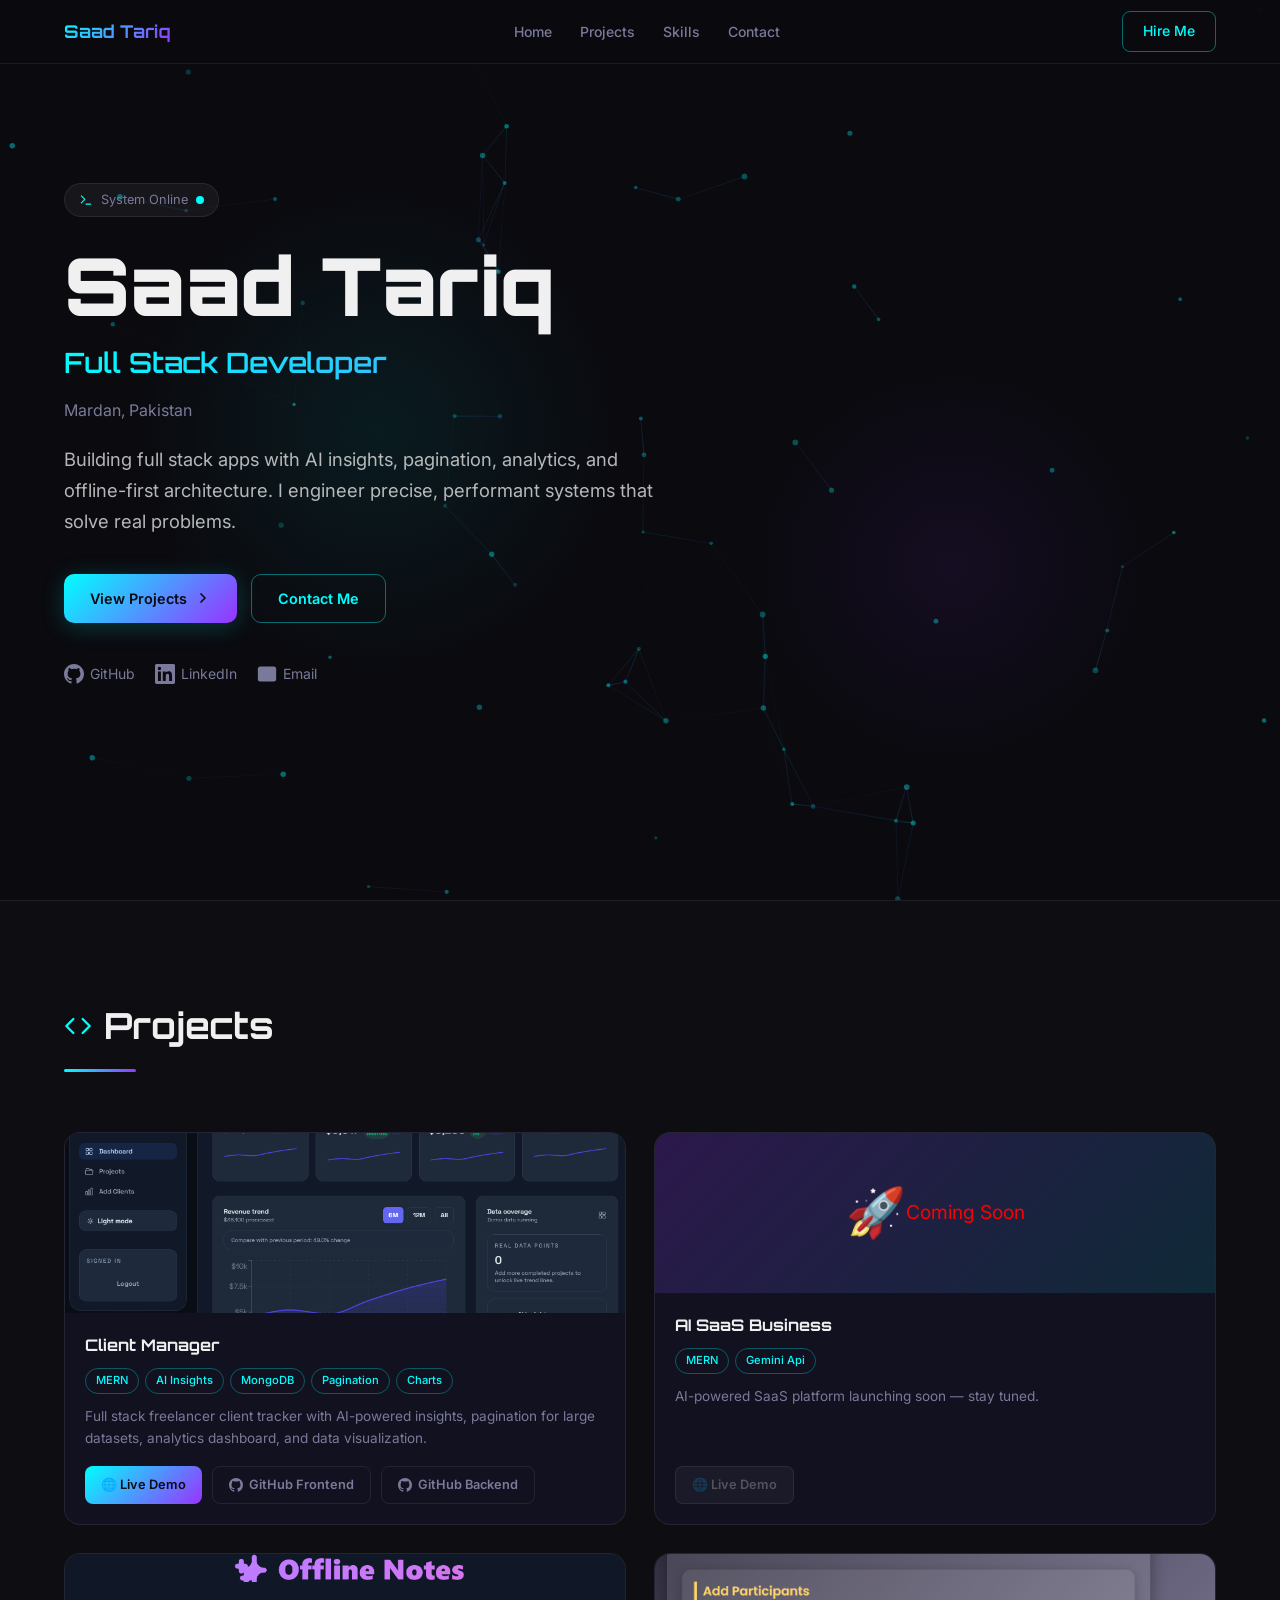
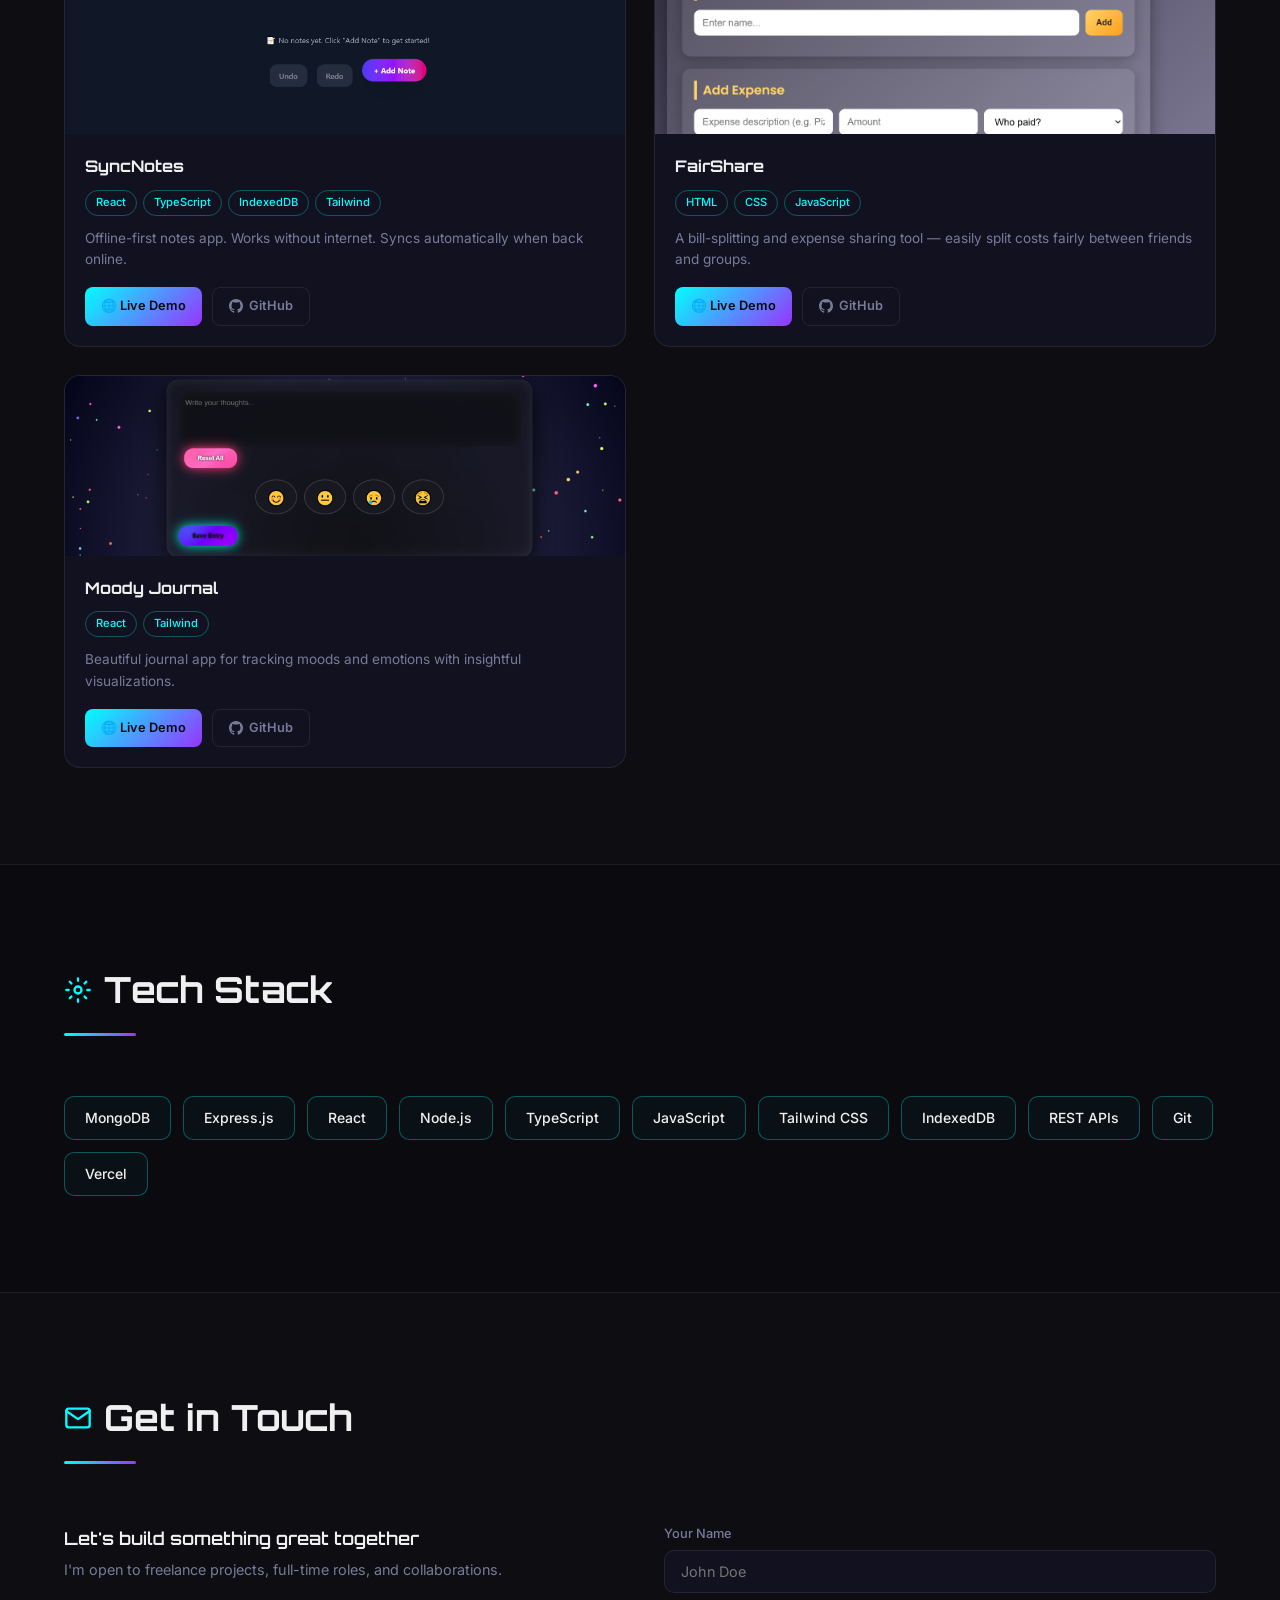
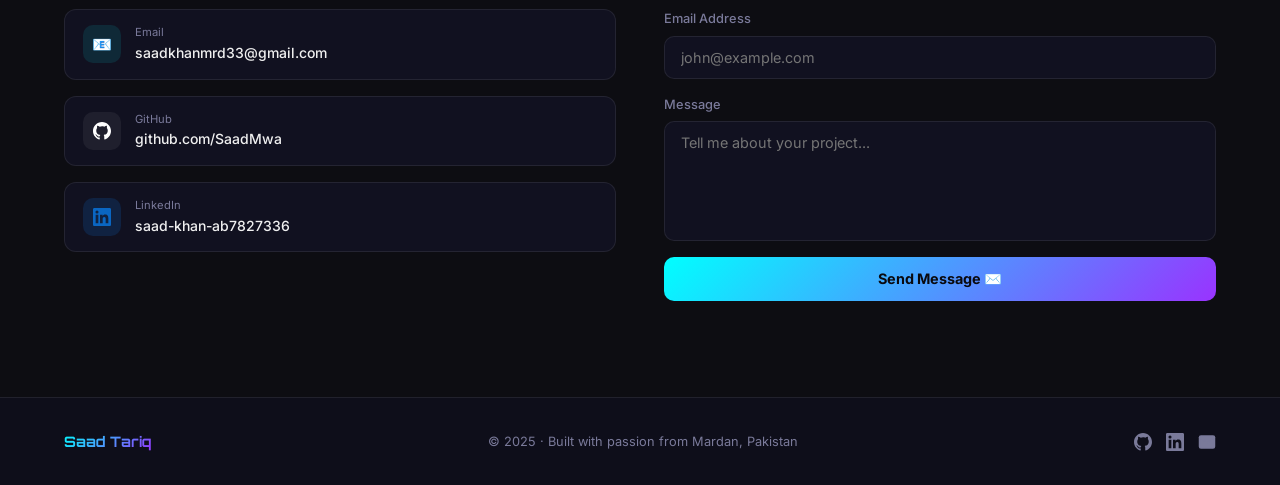
==== index.html @ 6d3a1b7d "Rename Portfolio.html to index.html" ====
<!DOCTYPE html>
<html lang="en">
<head>
  <meta charset="UTF-8" />
  <meta name="viewport" content="width=device-width, initial-scale=1.0" />
  <title>Saad Tariq - Full Stack Developer</title>
  <link rel="preconnect" href="https://fonts.googleapis.com">
  <link rel="preconnect" href="https://fonts.gstatic.com" crossorigin>
  <link href="https://fonts.googleapis.com/css2?family=Inter:wght@300;400;500;600;700&family=Orbitron:wght@400;500;600;700;800;900&display=swap" rel="stylesheet">
    <link rel="stylesheet" href="style.css">
   
</head>
<body>

<!-- PRELOADER -->
<div id="preloader" onclick="dismissPreloader()">
  <div class="preloader-ring">
    <span class="preloader-text">ST</span>
  </div>
</div>

<!-- NAVBAR -->
<nav>
  <div class="nav-inner">
    <a href="#hero" class="nav-brand">Saad Tariq</a>
    <ul class="nav-links">
      <li><a href="#hero">Home</a></li>
      <li><a href="#projects">Projects</a></li>
      <li><a href="#skills">Skills</a></li>
      <li><a href="#contact">Contact</a></li>
    </ul>
    <a href="#contact" class="nav-hire">Hire Me</a>
    <button class="nav-mobile-toggle" onclick="toggleMobileMenu()" aria-label="Toggle menu">☰</button>
  </div>
  <div class="nav-mobile-menu" id="mobileMenu">
    <a href="#hero" onclick="closeMobileMenu()">Home</a>
    <a href="#projects" onclick="closeMobileMenu()">Projects</a>
    <a href="#skills" onclick="closeMobileMenu()">Skills</a>
    <a href="#contact" onclick="closeMobileMenu()">Contact</a>
  </div>
</nav>

<!-- HERO -->
<section id="hero">
  <canvas id="particle-canvas"></canvas>
  <div class="hero-glow-1"></div>
  <div class="hero-glow-2"></div>
  <div class="hero-content">
    <div class="hero-badge">
      <svg xmlns="http://www.w3.org/2000/svg" width="14" height="14" viewBox="0 0 24 24" fill="none" stroke="currentColor" stroke-width="2" stroke-linecap="round" stroke-linejoin="round" style="color:var(--cyan)"><polyline points="4 17 10 11 4 5"></polyline><line x1="12" y1="19" x2="20" y2="19"></line></svg>
      System Online
      <span class="hero-badge-dot"></span>
    </div>
    <h1 class="hero-name">Saad Tariq</h1>
    <h2 class="hero-title">Full Stack Developer</h2>
    <p class="hero-location">Mardan, Pakistan</p>
    <p class="hero-tagline">
      Building full stack apps with AI insights, pagination, analytics, and offline-first architecture.
      I engineer precise, performant systems that solve real problems.
    </p>
    <div class="hero-buttons">
      <a href="#projects" class="btn btn-primary">
        View Projects
        <svg xmlns="http://www.w3.org/2000/svg" width="16" height="16" viewBox="0 0 24 24" fill="none" stroke="currentColor" stroke-width="2.5" stroke-linecap="round" stroke-linejoin="round"><polyline points="9 18 15 12 9 6"></polyline></svg>
      </a>
      <a href="#contact" class="btn btn-outline">Contact Me</a>
    </div>
    <div class="hero-socials">
      <a href="https://github.com/SaadMwa" target="_blank" rel="noreferrer" class="social-link">
        <svg viewBox="0 0 24 24" xmlns="http://www.w3.org/2000/svg"><path d="M12 0C5.374 0 0 5.373 0 12c0 5.302 3.438 9.8 8.207 11.387.599.111.793-.261.793-.577v-2.234c-3.338.726-4.033-1.416-4.033-1.416-.546-1.387-1.333-1.756-1.333-1.756-1.089-.745.083-.729.083-.729 1.205.084 1.839 1.237 1.839 1.237 1.07 1.834 2.807 1.304 3.492.997.107-.775.418-1.305.762-1.604-2.665-.305-5.467-1.334-5.467-5.931 0-1.311.469-2.381 1.236-3.221-.124-.303-.535-1.524.117-3.176 0 0 1.008-.322 3.301 1.23A11.509 11.509 0 0112 5.803c1.02.005 2.047.138 3.006.404 2.291-1.552 3.297-1.23 3.297-1.23.653 1.653.242 2.874.118 3.176.77.84 1.235 1.911 1.235 3.221 0 4.609-2.807 5.624-5.479 5.921.43.372.823 1.102.823 2.222v3.293c0 .319.192.694.801.576C20.566 21.797 24 17.3 24 12c0-6.627-5.373-12-12-12z"/></svg>
        GitHub
      </a>
      <a href="https://www.linkedin.com/in/saad-tariq-ab7827336/" target="_blank" rel="noreferrer" class="social-link">
        <svg viewBox="0 0 24 24" xmlns="http://www.w3.org/2000/svg"><path d="M20.447 20.452h-3.554v-5.569c0-1.328-.027-3.037-1.852-3.037-1.853 0-2.136 1.445-2.136 2.939v5.667H9.351V9h3.414v1.561h.046c.477-.9 1.637-1.85 3.37-1.85 3.601 0 4.267 2.37 4.267 5.455v6.286zM5.337 7.433a2.062 2.062 0 01-2.063-2.065 2.064 2.064 0 112.063 2.065zm1.782 13.019H3.555V9h3.564v11.452zM22.225 0H1.771C.792 0 0 .774 0 1.729v20.542C0 23.227.792 24 1.771 24h20.451C23.2 24 24 23.227 24 22.271V1.729C24 .774 23.2 0 22.222 0h.003z"/></svg>
        LinkedIn
      </a>
      <a href="mailto:saadkhanmrd33@gmail.com" class="social-link">
        <svg viewBox="0 0 24 24" xmlns="http://www.w3.org/2000/svg" fill="none" stroke="currentColor" stroke-width="2" stroke-linecap="round" stroke-linejoin="round"><path d="M4 4h16c1.1 0 2 .9 2 2v12c0 1.1-.9 2-2 2H4c-1.1 0-2-.9-2-2V6c0-1.1.9-2 2-2z"></path><polyline points="22,6 12,13 2,6"></polyline></svg>
        Email
      </a>
    </div>
  </div>
</section>

<!-- PROJECTS -->
<section id="projects" class="section-divider">
  <div class="container">
    <div class="section-header reveal">
      <h2 class="section-title">
        <svg xmlns="http://www.w3.org/2000/svg" viewBox="0 0 24 24" fill="none" stroke="currentColor" stroke-width="2" stroke-linecap="round" stroke-linejoin="round"><polyline points="16 18 22 12 16 6"></polyline><polyline points="8 6 2 12 8 18"></polyline></svg>
        Projects
      </h2>
      <div class="section-bar"></div>
    </div>
    <div class="projects-grid">

          <!-- Card 1: Client Manager (FLAGSHIP) -->
      <div class="project-card card-flagship">
        <div class="card-image" style="background: linear-gradient(135deg, #00ffff15, #9933ff15); min-height: 160px; display: flex; align-items: center; justify-content: center; overflow: hidden;">
          <img src="./images/cleint.PNG" alt="Client Manager analytics dashboard" style="width: 100%; height: 100%; object-fit: cover;">
        </div>
        <div class="card-body">
          <h3 class="card-title">Client Manager</h3>
          <div class="card-tags">
            <span class="tag">MERN</span>
            <span class="tag">AI Insights</span>
            <span class="tag">MongoDB</span>
            <span class="tag">Pagination</span>
            <span class="tag">Charts</span>
          </div>
          <p class="card-desc">Full stack freelancer client tracker with AI-powered insights, pagination for large datasets, analytics dashboard, and data visualization.</p>
          <div class="card-actions">
            <a href="https://client-manager-frontend-vwyz.vercel.app" target="_blank" rel="noreferrer" class="card-btn card-btn-live">🌐 Live Demo</a>
            <a href="https://github.com/SaadMwa/ClientManager-frontend" target="_blank" rel="noreferrer" class="card-btn card-btn-github">
              <svg width="14" height="14" viewBox="0 0 24 24" fill="currentColor"><path d="M12 0C5.374 0 0 5.373 0 12c0 5.302 3.438 9.8 8.207 11.387.599.111.793-.261.793-.577v-2.234c-3.338.726-4.033-1.416-4.033-1.416-.546-1.387-1.333-1.756-1.333-1.756-1.089-.745.083-.729.083-.729 1.205.084 1.839 1.237 1.839 1.237 1.07 1.834 2.807 1.304 3.492.997.107-.775.418-1.305.762-1.604-2.665-.305-5.467-1.334-5.467-5.931 0-1.311.469-2.381 1.236-3.221-.124-.303-.535-1.524.117-3.176 0 0 1.008-.322 3.301 1.23A11.509 11.509 0 0112 5.803c1.02.005 2.047.138 3.006.404 2.291-1.552 3.297-1.23 3.297-1.23.653 1.653.242 2.874.118 3.176.77.84 1.235 1.911 1.235 3.221 0 4.609-2.807 5.624-5.479 5.921.43.372.823 1.102.823 2.222v3.293c0 .319.192.694.801.576C20.566 21.797 24 17.3 24 12c0-6.627-5.373-12-12-12z"/></svg>
              GitHub Frontend
            </a>
            <a href="https://github.com/SaadMwa/ClientManager-Backend" target="_blank" rel="noreferrer" class="card-btn card-btn-github">
              <svg width="14" height="14" viewBox="0 0 24 24" fill="currentColor"><path d="M12 0C5.374 0 0 5.373 0 12c0 5.302 3.438 9.8 8.207 11.387.599.111.793-.261.793-.577v-2.234c-3.338.726-4.033-1.416-4.033-1.416-.546-1.387-1.333-1.756-1.333-1.756-1.089-.745.083-.729.083-.729 1.205.084 1.839 1.237 1.839 1.237 1.07 1.834 2.807 1.304 3.492.997.107-.775.418-1.305.762-1.604-2.665-.305-5.467-1.334-5.467-5.931 0-1.311.469-2.381 1.236-3.221-.124-.303-.535-1.524.117-3.176 0 0 1.008-.322 3.301 1.23A11.509 11.509 0 0112 5.803c1.02.005 2.047.138 3.006.404 2.291-1.552 3.297-1.23 3.297-1.23.653 1.653.242 2.874.118 3.176.77.84 1.235 1.911 1.235 3.221 0 4.609-2.807 5.624-5.479 5.921.43.372.823 1.102.823 2.222v3.293c0 .319.192.694.801.576C20.566 21.797 24 17.3 24 12c0-6.627-5.373-12-12-12z"/></svg>
              GitHub Backend
            </a>
          </div>
        </div>
      </div>

       <div class="project-card">
        <div class="card-image img-ai" style="height:160px;">
          <span class="card-image-icon">🚀</span>
           <span style="color: red; font-size: larger;">Coming Soon</span>
      
        </div>
        <div class="card-body">
          <h3 class="card-title">AI SaaS Business</h3>
          <div class="card-tags">
            <span class="tag">MERN</span>
            <span class="tag">Gemini Api</span>
          </div>
          <p class="card-desc">AI-powered SaaS platform launching soon — stay tuned.</p>
          <div class="card-actions">
  <span class="card-btn card-btn-disabled" data-tip="Add your deployed URL">🌐 Live Demo</span>
         
          </div>
        </div>
      </div>

      <!-- Card 2: SyncNotes -->
      <div class="project-card">
       <div class="card-image" style="background: linear-gradient(135deg, #00ffff15, #9933ff15); min-height: 160px; display: flex; align-items: center; justify-content: center; overflow: hidden;">
  <img src="./images/syncnotes.PNG" alt="FairShare screenshot" style="width: 100%; height: 100%; object-fit: cover;">
</div>
        <div class="card-body">
          <h3 class="card-title">SyncNotes</h3>
          <div class="card-tags">
            <span class="tag">React</span>
            <span class="tag">TypeScript</span>
            <span class="tag">IndexedDB</span>
            <span class="tag">Tailwind</span>
          </div>
          <p class="card-desc">Offline-first notes app. Works without internet. Syncs automatically when back online.</p>
          <div class="card-actions">
            <a href="https://syncnotes-omega.vercel.app/" target="_blank" rel="noreferrer" class="card-btn card-btn-live">🌐 Live Demo</a>
            <a href="https://github.com/SaadMwa/syncnotes" target="_blank" rel="noreferrer" class="card-btn card-btn-github">
              <svg width="14" height="14" viewBox="0 0 24 24" fill="currentColor"><path d="M12 0C5.374 0 0 5.373 0 12c0 5.302 3.438 9.8 8.207 11.387.599.111.793-.261.793-.577v-2.234c-3.338.726-4.033-1.416-4.033-1.416-.546-1.387-1.333-1.756-1.333-1.756-1.089-.745.083-.729.083-.729 1.205.084 1.839 1.237 1.839 1.237 1.07 1.834 2.807 1.304 3.492.997.107-.775.418-1.305.762-1.604-2.665-.305-5.467-1.334-5.467-5.931 0-1.311.469-2.381 1.236-3.221-.124-.303-.535-1.524.117-3.176 0 0 1.008-.322 3.301 1.23A11.509 11.509 0 0112 5.803c1.02.005 2.047.138 3.006.404 2.291-1.552 3.297-1.23 3.297-1.23.653 1.653.242 2.874.118 3.176.77.84 1.235 1.911 1.235 3.221 0 4.609-2.807 5.624-5.479 5.921.43.372.823 1.102.823 2.222v3.293c0 .319.192.694.801.576C20.566 21.797 24 17.3 24 12c0-6.627-5.373-12-12-12z"/></svg>
              GitHub
            </a>
          </div>
        </div>
      </div>

<!-- Card 3: FairShare -->
<div class="project-card">
 <div class="card-image" style="background: linear-gradient(135deg, #00ffff15, #9933ff15); min-height: 160px; display: flex; align-items: center; justify-content: center; overflow: hidden;">
  <img src="./images/bil.PNG" alt="FairShare screenshot" style="width: 100%; height: 100%; object-fit: cover;">
</div>
  <div class="card-body">
    <h3 class="card-title">FairShare</h3>
    <div class="card-tags">
      <span class="tag">HTML</span>
      <span class="tag">CSS</span>
      <span class="tag">JavaScript</span>
    </div>
    <p class="card-desc">A bill-splitting and expense sharing tool — easily split costs fairly between friends and groups.</p>
    <div class="card-actions">
        <a href="https://saadmwa.github.io/bill-splitter-webapp-saad/" target="_blank" rel="noreferrer" class="card-btn card-btn-live">🌐 Live Demo</a>
  <a href="https://github.com/SaadMwa/bill-splitter-webapp-saad.git" target="_blank" rel="noreferrer" class="card-btn card-btn-github">
              <svg width="14" height="14" viewBox="0 0 24 24" fill="currentColor"><path d="M12 0C5.374 0 0 5.373 0 12c0 5.302 3.438 9.8 8.207 11.387.599.111.793-.261.793-.577v-2.234c-3.338.726-4.033-1.416-4.033-1.416-.546-1.387-1.333-1.756-1.333-1.756-1.089-.745.083-.729.083-.729 1.205.084 1.839 1.237 1.839 1.237 1.07 1.834 2.807 1.304 3.492.997.107-.775.418-1.305.762-1.604-2.665-.305-5.467-1.334-5.467-5.931 0-1.311.469-2.381 1.236-3.221-.124-.303-.535-1.524.117-3.176 0 0 1.008-.322 3.301 1.23A11.509 11.509 0 0112 5.803c1.02.005 2.047.138 3.006.404 2.291-1.552 3.297-1.23 3.297-1.23.653 1.653.242 2.874.118 3.176.77.84 1.235 1.911 1.235 3.221 0 4.609-2.807 5.624-5.479 5.921.43.372.823 1.102.823 2.222v3.293c0 .319.192.694.801.576C20.566 21.797 24 17.3 24 12c0-6.627-5.373-12-12-12z"/></svg>
              GitHub
            </a>
      </span>
    </div>
  </div>
</div>

      <!-- Card 4: Moody Journal -->
      <div class="project-card">
       <div class="card-image" style="background: linear-gradient(135deg, #00ffff15, #9933ff15); min-height: 160px; display: flex; align-items: center; justify-content: center; overflow: hidden;">
  <img src="./images/moddy journal.PNG" alt="Moody Journal screenshot" style="width: 100%; height: 100%; object-fit: cover;">
</div>
        <div class="card-body">
          <h3 class="card-title">Moody Journal</h3>
          <div class="card-tags">
            <span class="tag">React</span>
            <span class="tag">Tailwind</span>
          </div>
          <p class="card-desc">Beautiful journal app for tracking moods and emotions with insightful visualizations.</p>
          <div class="card-actions">
            <a href="https://saadmwa.github.io/Moody_Journal/" target="_blank" rel="noreferrer" class="card-btn card-btn-live">🌐 Live Demo</a>
            <a href="https://github.com/SaadMwa/Moody_Journal" target="_blank" rel="noreferrer" class="card-btn card-btn-github">
              <svg width="14" height="14" viewBox="0 0 24 24" fill="currentColor"><path d="M12 0C5.374 0 0 5.373 0 12c0 5.302 3.438 9.8 8.207 11.387.599.111.793-.261.793-.577v-2.234c-3.338.726-4.033-1.416-4.033-1.416-.546-1.387-1.333-1.756-1.333-1.756-1.089-.745.083-.729.083-.729 1.205.084 1.839 1.237 1.839 1.237 1.07 1.834 2.807 1.304 3.492.997.107-.775.418-1.305.762-1.604-2.665-.305-5.467-1.334-5.467-5.931 0-1.311.469-2.381 1.236-3.221-.124-.303-.535-1.524.117-3.176 0 0 1.008-.322 3.301 1.23A11.509 11.509 0 0112 5.803c1.02.005 2.047.138 3.006.404 2.291-1.552 3.297-1.23 3.297-1.23.653 1.653.242 2.874.118 3.176.77.84 1.235 1.911 1.235 3.221 0 4.609-2.807 5.624-5.479 5.921.43.372.823 1.102.823 2.222v3.293c0 .319.192.694.801.576C20.566 21.797 24 17.3 24 12c0-6.627-5.373-12-12-12z"/></svg>
              GitHub
            </a>
          </div>
        </div>
      </div>
    </div>
  </div>
</section>

<!-- SKILLS -->
<section id="skills" class="section-divider">
  <div class="container">
    <div class="section-header reveal">
      <h2 class="section-title">
        <svg xmlns="http://www.w3.org/2000/svg" viewBox="0 0 24 24" fill="none" stroke="currentColor" stroke-width="2" stroke-linecap="round" stroke-linejoin="round"><circle cx="12" cy="12" r="3"></circle><path d="M19.07 4.93l-1.41 1.41M4.93 19.07l1.41-1.41M19.07 19.07l-1.41-1.41M4.93 4.93l1.41 1.41M2 12H4m16 0h2M12 2v2m0 16v2"></path></svg>
        Tech Stack
      </h2>
      <div class="section-bar"></div>
    </div>
    <div class="skills-grid reveal">
      <span class="skill-tag">MongoDB</span>
      <span class="skill-tag">Express.js</span>
      <span class="skill-tag">React</span>
      <span class="skill-tag">Node.js</span>
      <span class="skill-tag">TypeScript</span>
      <span class="skill-tag">JavaScript</span>
      <span class="skill-tag">Tailwind CSS</span>
      <span class="skill-tag">IndexedDB</span>
      <span class="skill-tag">REST APIs</span>
      <span class="skill-tag">Git</span>
      <span class="skill-tag">Vercel</span>
    </div>
  </div>
</section>

<!-- CONTACT -->
<section id="contact" class="section-divider">
  <div class="container">
    <div class="section-header reveal">
      <h2 class="section-title">
        <svg xmlns="http://www.w3.org/2000/svg" viewBox="0 0 24 24" fill="none" stroke="currentColor" stroke-width="2" stroke-linecap="round" stroke-linejoin="round"><path d="M4 4h16c1.1 0 2 .9 2 2v12c0 1.1-.9 2-2 2H4c-1.1 0-2-.9-2-2V6c0-1.1.9-2 2-2z"></path><polyline points="22,6 12,13 2,6"></polyline></svg>
        Get in Touch
      </h2>
      <div class="section-bar"></div>
    </div>
    <div class="contact-grid">
      <div class="reveal">
        <div class="contact-info">
          <h3>Let's build something great together</h3>
          <p>I'm open to freelance projects, full-time roles, and collaborations.</p>
        </div>
        <div class="contact-items">
          <a href="mailto:saadkhanmrd33@gmail.com" class="contact-item">
            <div class="contact-item-icon icon-email">📧</div>
            <div>
              <div class="contact-item-label">Email</div>
              <div class="contact-item-value">saadkhanmrd33@gmail.com</div>
            </div>
          </a>
          <a href="https://github.com/SaadMwa" target="_blank" rel="noreferrer" class="contact-item">
            <div class="contact-item-icon icon-github">
              <svg width="18" height="18" viewBox="0 0 24 24" fill="white"><path d="M12 0C5.374 0 0 5.373 0 12c0 5.302 3.438 9.8 8.207 11.387.599.111.793-.261.793-.577v-2.234c-3.338.726-4.033-1.416-4.033-1.416-.546-1.387-1.333-1.756-1.333-1.756-1.089-.745.083-.729.083-.729 1.205.084 1.839 1.237 1.839 1.237 1.07 1.834 2.807 1.304 3.492.997.107-.775.418-1.305.762-1.604-2.665-.305-5.467-1.334-5.467-5.931 0-1.311.469-2.381 1.236-3.221-.124-.303-.535-1.524.117-3.176 0 0 1.008-.322 3.301 1.23A11.509 11.509 0 0112 5.803c1.02.005 2.047.138 3.006.404 2.291-1.552 3.297-1.23 3.297-1.23.653 1.653.242 2.874.118 3.176.77.84 1.235 1.911 1.235 3.221 0 4.609-2.807 5.624-5.479 5.921.43.372.823 1.102.823 2.222v3.293c0 .319.192.694.801.576C20.566 21.797 24 17.3 24 12c0-6.627-5.373-12-12-12z"/></svg>
            </div>
            <div>
              <div class="contact-item-label">GitHub</div>
              <div class="contact-item-value">github.com/SaadMwa</div>
            </div>
          </a>
          <a href="https://www.linkedin.com/in/saad-tariq-ab7827336/" target="_blank" rel="noreferrer" class="contact-item">
            <div class="contact-item-icon icon-linkedin">
              <svg width="18" height="18" viewBox="0 0 24 24" fill="#0a66c2"><path d="M20.447 20.452h-3.554v-5.569c0-1.328-.027-3.037-1.852-3.037-1.853 0-2.136 1.445-2.136 2.939v5.667H9.351V9h3.414v1.561h.046c.477-.9 1.637-1.85 3.37-1.85 3.601 0 4.267 2.37 4.267 5.455v6.286zM5.337 7.433a2.062 2.062 0 01-2.063-2.065 2.064 2.064 0 112.063 2.065zm1.782 13.019H3.555V9h3.564v11.452zM22.225 0H1.771C.792 0 0 .774 0 1.729v20.542C0 23.227.792 24 1.771 24h20.451C23.2 24 24 23.227 24 22.271V1.729C24 .774 23.2 0 22.222 0h.003z"/></svg>
            </div>
            <div>
              <div class="contact-item-label">LinkedIn</div>
              <div class="contact-item-value">saad-khan-ab7827336</div>
            </div>
          </a>
        </div>
      </div>

      <div class="reveal reveal-delay-1">
        <form class="contact-form" id="contactForm" action="https://formspree.io/f/YOUR_FORM_ID" method="POST">
          <div class="form-field">
            <label for="name">Your Name</label>
            <input type="text" id="name" name="name" placeholder="John Doe" required />
          </div>
          <div class="form-field">
            <label for="email">Email Address</label>
            <input type="email" id="email" name="email" placeholder="john@example.com" required />
          </div>
          <div class="form-field">
            <label for="message">Message</label>
            <textarea id="message" name="message" placeholder="Tell me about your project..." required></textarea>
          </div>
          <div class="form-msg" id="formMsg"></div>
          <button type="submit" class="form-submit" id="submitBtn">Send Message ✉️</button>
        </form>
      </div>
    </div>
  </div>
</section>

<!-- FOOTER -->
<footer>
  <div class="footer-inner">
    <span class="footer-brand">Saad Tariq</span>
    <span class="footer-copy">© 2025 · Built with passion from Mardan, Pakistan</span>
    <div class="footer-socials">
      <a href="https://github.com/SaadMwa" target="_blank" rel="noreferrer" class="footer-social" title="GitHub">
        <svg viewBox="0 0 24 24"><path d="M12 0C5.374 0 0 5.373 0 12c0 5.302 3.438 9.8 8.207 11.387.599.111.793-.261.793-.577v-2.234c-3.338.726-4.033-1.416-4.033-1.416-.546-1.387-1.333-1.756-1.333-1.756-1.089-.745.083-.729.083-.729 1.205.084 1.839 1.237 1.839 1.237 1.07 1.834 2.807 1.304 3.492.997.107-.775.418-1.305.762-1.604-2.665-.305-5.467-1.334-5.467-5.931 0-1.311.469-2.381 1.236-3.221-.124-.303-.535-1.524.117-3.176 0 0 1.008-.322 3.301 1.23A11.509 11.509 0 0112 5.803c1.02.005 2.047.138 3.006.404 2.291-1.552 3.297-1.23 3.297-1.23.653 1.653.242 2.874.118 3.176.77.84 1.235 1.911 1.235 3.221 0 4.609-2.807 5.624-5.479 5.921.43.372.823 1.102.823 2.222v3.293c0 .319.192.694.801.576C20.566 21.797 24 17.3 24 12c0-6.627-5.373-12-12-12z"/></svg>
      </a>
      <a href="https://www.linkedin.com/in/saad-tariq-ab7827336/" target="_blank" rel="noreferrer" class="footer-social" title="LinkedIn">
        <svg viewBox="0 0 24 24"><path d="M20.447 20.452h-3.554v-5.569c0-1.328-.027-3.037-1.852-3.037-1.853 0-2.136 1.445-2.136 2.939v5.667H9.351V9h3.414v1.561h.046c.477-.9 1.637-1.85 3.37-1.85 3.601 0 4.267 2.37 4.267 5.455v6.286zM5.337 7.433a2.062 2.062 0 01-2.063-2.065 2.064 2.064 0 112.063 2.065zm1.782 13.019H3.555V9h3.564v11.452zM22.225 0H1.771C.792 0 0 .774 0 1.729v20.542C0 23.227.792 24 1.771 24h20.451C23.2 24 24 23.227 24 22.271V1.729C24 .774 23.2 0 22.222 0h.003z"/></svg>
      </a>
      <a href="mailto:saadkhanmrd33@gmail.com" class="footer-social" title="Email">
        <svg viewBox="0 0 24 24" fill="none" stroke="currentColor" stroke-width="2" stroke-linecap="round" stroke-linejoin="round"><path d="M4 4h16c1.1 0 2 .9 2 2v12c0 1.1-.9 2-2 2H4c-1.1 0-2-.9-2-2V6c0-1.1.9-2 2-2z"></path><polyline points="22,6 12,13 2,6"></polyline></svg>
      </a>
    </div>
  </div>
</footer>
</body>
 <script src="script.js"></script>
</html>
---- style.css ----
*, *::before, *::after { box-sizing: border-box; margin: 0; padding: 0; }

    :root {
      --bg: #0a0a0f;
      --bg2: #0e0e1a;
      --bg3: #12121f;
      --card: #111120;
      --border: rgba(255,255,255,0.08);
      --cyan: #00ffff;
      --purple: #9933ff;
      --cyan-dim: rgba(0,255,255,0.15);
      --purple-dim: rgba(153,51,255,0.15);
      --text: #f0f0f0;
      --muted: #7a7a9a;
      --gradient: linear-gradient(135deg, #00ffff, #9933ff);
    }

    html { scroll-behavior: smooth; }

    body {
      background: var(--bg);
      color: var(--text);
      font-family: 'Inter', sans-serif;
      line-height: 1.6;
      overflow-x: hidden;
    }

    /* ─── PRELOADER ─── */
    #preloader {
      position: fixed;
      inset: 0;
      z-index: 9999;
      background: var(--bg);
      display: flex;
      align-items: center;
      justify-content: center;
      cursor: pointer;
      transition: opacity 0.6s ease, visibility 0.6s ease;
    }
    #preloader.hidden { opacity: 0; visibility: hidden; pointer-events: none; }
    .preloader-ring {
      width: 96px;
      height: 96px;
      border-radius: 50%;
      border: 2px solid rgba(0,255,255,0.3);
      display: flex;
      align-items: center;
      justify-content: center;
      position: relative;
      animation: ringPulse 1.5s ease-in-out infinite;
      box-shadow: 0 0 30px rgba(0,255,255,0.25), 0 0 60px rgba(153,51,255,0.15);
    }
    .preloader-ring::before {
      content: '';
      position: absolute;
      inset: -8px;
      border-radius: 50%;
      background: radial-gradient(circle, rgba(153,51,255,0.2) 0%, transparent 70%);
      animation: ringPulse 1.5s ease-in-out infinite reverse;
    }
    .preloader-text {
      font-family: 'Orbitron', sans-serif;
      font-size: 1.75rem;
      font-weight: 700;
      background: var(--gradient);
      -webkit-background-clip: text;
      -webkit-text-fill-color: transparent;
      background-clip: text;
      letter-spacing: 0.1em;
    }
    @keyframes ringPulse {
      0%, 100% { transform: scale(1); box-shadow: 0 0 20px rgba(0,255,255,0.2), 0 0 40px rgba(153,51,255,0.1); }
      50% { transform: scale(1.05); box-shadow: 0 0 40px rgba(0,255,255,0.4), 0 0 80px rgba(153,51,255,0.25); }
    }

    /* ─── NAVBAR ─── */
    nav {
      position: fixed;
      top: 0; left: 0; right: 0;
      z-index: 100;
      background: rgba(10,10,15,0.85);
      backdrop-filter: blur(12px);
      -webkit-backdrop-filter: blur(12px);
      border-bottom: 1px solid var(--border);
      height: 64px;
      display: flex;
      align-items: center;
    }
    .nav-inner {
      max-width: 1200px;
      margin: 0 auto;
      padding: 0 24px;
      width: 100%;
      display: flex;
      align-items: center;
      justify-content: space-between;
    }
    .nav-brand {
      font-family: 'Orbitron', sans-serif;
      font-size: 1.1rem;
      font-weight: 700;
      background: var(--gradient);
      -webkit-background-clip: text;
      -webkit-text-fill-color: transparent;
      background-clip: text;
      text-decoration: none;
    }
    .nav-links { display: flex; gap: 28px; list-style: none; }
    .nav-links a {
      color: var(--muted);
      text-decoration: none;
      font-size: 0.875rem;
      font-weight: 500;
      transition: color 0.2s;
    }
    .nav-links a:hover { color: var(--cyan); }
    .nav-hire {
      padding: 8px 20px;
      border: 1px solid rgba(0,255,255,0.4);
      border-radius: 8px;
      color: var(--cyan);
      text-decoration: none;
      font-size: 0.875rem;
      font-weight: 500;
      transition: background 0.2s, box-shadow 0.2s;
    }
    .nav-hire:hover { background: rgba(0,255,255,0.1); box-shadow: 0 0 16px rgba(0,255,255,0.2); }
    .nav-mobile-toggle { display: none; background: none; border: none; cursor: pointer; color: var(--text); font-size: 1.4rem; }
    .nav-mobile-menu {
      display: none;
      flex-direction: column;
      gap: 0;
      position: absolute;
      top: 64px; left: 0; right: 0;
      background: var(--bg2);
      border-bottom: 1px solid var(--border);
      padding: 12px 0;
    }
    .nav-mobile-menu.open { display: flex; }
    .nav-mobile-menu a {
      color: var(--muted);
      text-decoration: none;
      padding: 12px 24px;
      font-size: 0.9rem;
      transition: color 0.2s, background 0.2s;
    }
    .nav-mobile-menu a:hover { color: var(--cyan); background: rgba(0,255,255,0.05); }

    /* ─── HERO ─── */
    #hero {
      min-height: 100vh;
      display: flex;
      align-items: center;
      padding-top: 64px;
      position: relative;
      overflow: hidden;
    }
    #particle-canvas {
      position: absolute;
      inset: 0;
      width: 100%;
      height: 100%;
      z-index: 0;
    }
    .hero-glow-1 {
      position: absolute;
      width: 500px; height: 500px;
      background: radial-gradient(circle, rgba(0,255,255,0.07) 0%, transparent 70%);
      top: 20%; left: 10%;
      pointer-events: none;
    }
    .hero-glow-2 {
      position: absolute;
      width: 400px; height: 400px;
      background: radial-gradient(circle, rgba(153,51,255,0.08) 0%, transparent 70%);
      bottom: 15%; right: 10%;
      pointer-events: none;
    }
    .hero-content {
      position: relative;
      z-index: 1;
      max-width: 1200px;
      margin: 0 auto;
      padding: 0 24px;
      width: 100%;
    }
    .hero-badge {
      display: inline-flex;
      align-items: center;
      gap: 8px;
      padding: 6px 14px;
      border-radius: 999px;
      background: rgba(255,255,255,0.05);
      border: 1px solid var(--border);
      font-size: 0.8rem;
      color: var(--muted);
      margin-bottom: 24px;
    }
    .hero-badge-dot {
      width: 8px; height: 8px;
      border-radius: 50%;
      background: var(--cyan);
      animation: pulse 2s ease-in-out infinite;
    }
    @keyframes pulse {
      0%, 100% { opacity: 1; transform: scale(1); }
      50% { opacity: 0.5; transform: scale(0.85); }
    }
    .hero-name {
      font-family: 'Orbitron', sans-serif;
      font-size: clamp(2.5rem, 8vw, 5rem);
      font-weight: 900;
      line-height: 1.1;
      margin-bottom: 12px;
      color: var(--text);
    }
    .hero-title {
      font-family: 'Orbitron', sans-serif;
      font-size: clamp(1.25rem, 3vw, 1.75rem);
      font-weight: 600;
      background: var(--gradient);
      -webkit-background-clip: text;
      -webkit-text-fill-color: transparent;
      background-clip: text;
      margin-bottom: 12px;
    }
    .hero-location {
      color: var(--muted);
      font-size: 1rem;
      margin-bottom: 20px;
    }
    .hero-tagline {
      font-size: clamp(1rem, 2vw, 1.15rem);
      color: rgba(240,240,240,0.75);
      max-width: 620px;
      margin-bottom: 36px;
      line-height: 1.7;
    }
    .hero-buttons { display: flex; gap: 14px; flex-wrap: wrap; margin-bottom: 40px; }
    .btn {
      display: inline-flex;
      align-items: center;
      gap: 8px;
      padding: 12px 26px;
      border-radius: 10px;
      font-size: 0.9rem;
      font-weight: 600;
      text-decoration: none;
      cursor: pointer;
      transition: all 0.2s;
      border: none;
    }
    .btn-primary {
      background: var(--gradient);
      color: #0a0a0f;
      box-shadow: 0 4px 24px rgba(0,255,255,0.2);
    }
    .btn-primary:hover { opacity: 0.88; box-shadow: 0 4px 32px rgba(0,255,255,0.35); transform: translateY(-1px); }
    .btn-outline {
      background: transparent;
      border: 1px solid rgba(0,255,255,0.4);
      color: var(--cyan);
    }
    .btn-outline:hover { background: rgba(0,255,255,0.08); box-shadow: 0 0 16px rgba(0,255,255,0.2); transform: translateY(-1px); }
    .hero-socials { display: flex; gap: 20px; align-items: center; }
    .social-link {
      color: var(--muted);
      text-decoration: none;
      display: flex;
      align-items: center;
      gap: 6px;
      font-size: 0.875rem;
      transition: color 0.2s;
    }
    .social-link:hover { color: var(--cyan); }
    .social-link svg { width: 20px; height: 20px; fill: currentColor; }

    /* ─── SECTION BASE ─── */
    section { padding: 96px 0; }
    .container { max-width: 1200px; margin: 0 auto; padding: 0 24px; }
    .section-header { margin-bottom: 60px; }
    .section-title {
      font-family: 'Orbitron', sans-serif;
      font-size: clamp(1.75rem, 4vw, 2.25rem);
      font-weight: 700;
      color: var(--text);
      display: flex;
      align-items: center;
      gap: 12px;
      margin-bottom: 14px;
    }
    .section-title svg { width: 28px; height: 28px; color: var(--cyan); }
    .section-bar {
      width: 72px; height: 3px;
      background: var(--gradient);
      border-radius: 999px;
    }
    .section-divider { border-top: 1px solid var(--border); }

    /* ─── PROJECTS ─── */
    #projects { background: rgba(255,255,255,0.01); }
    .projects-grid {
      display: grid;
      grid-template-columns: repeat(2, 1fr);
      gap: 28px;
    }
    .project-card {
      background: var(--card);
      border: 1px solid var(--border);
      border-radius: 16px;
      overflow: hidden;
      transition: transform 0.25s, box-shadow 0.25s, border-color 0.25s;
      display: flex;
      flex-direction: column;
      opacity: 0;
      transform: translateY(24px);
      animation: fadeUp 0.5s ease forwards;
    }
    .project-card:hover { transform: translateY(-4px); box-shadow: 0 12px 40px rgba(0,0,0,0.4); 
      border-color: rgba(0,255,255,0.35);
      box-shadow: 0 0 24px rgba(0,255,255,0.15), 0 0 1px rgba(0,255,255,0.5);
    }
    .card-flagship:hover { box-shadow: 0 0 40px rgba(0,255,255,0.3), 0 12px 40px rgba(0,0,0,0.4); border-color: rgba(0,255,255,0.6); }
    @keyframes fadeUp {
      to { opacity: 1; transform: translateY(0); }
    }
    .project-card:nth-child(1) { animation-delay: 0.05s; }
    .project-card:nth-child(2) { animation-delay: 0.15s; }
    .project-card:nth-child(3) { animation-delay: 0.25s; }
    .project-card:nth-child(4) { animation-delay: 0.35s; }
    .project-card:nth-child(5) { animation-delay: 0.45s; }
    .card-image {
      width: 100%;
      height: 180px;
      display: flex;
      align-items: center;
      justify-content: center;
      position: relative;
      overflow: hidden;
      flex-shrink: 0;
    }
    .card-image-icon { font-size: 3rem; z-index: 1; }
    .card-image-label {
      position: absolute;
      bottom: 10px;
      left: 50%;
      transform: translateX(-50%);
      background: rgba(0,0,0,0.6);
      color: #ff6b6b;
      font-size: 0.7rem;
      padding: 3px 10px;
      border-radius: 999px;
      white-space: nowrap;
      z-index: 2;
    }
    .img-client { background: linear-gradient(135deg, rgba(0,255,255,0.15), rgba(153,51,255,0.15)); }
    .img-notes { background: linear-gradient(135deg, rgba(0,255,150,0.12), rgba(0,150,255,0.12)); }
    .img-fair { background: linear-gradient(135deg, rgba(255,200,0,0.1), rgba(255,80,0,0.1)); }
    .img-mood { background: linear-gradient(135deg, rgba(255,100,200,0.12), rgba(100,50,255,0.12)); }
    .img-ai { background: linear-gradient(135deg, rgba(153,51,255,0.2), rgba(0,255,255,0.1)); }
    .card-badges {
      position: absolute;
      top: 12px; right: 12px;
      display: flex; flex-direction: column; gap: 6px; align-items: flex-end;
    }
    .badge {
      padding: 4px 10px;
      border-radius: 999px;
      font-size: 0.7rem;
      font-weight: 700;
      letter-spacing: 0.05em;
    }
    
    @keyframes badgePulse {
      0%, 100% { box-shadow: 0 0 6px rgba(153,51,255,0.3); }
      50% { box-shadow: 0 0 16px rgba(153,51,255,0.6); }
    }
    .card-body { padding: 20px; display: flex; flex-direction: column; flex: 1; }
    .card-title {
      font-family: 'Orbitron', sans-serif;
      font-size: 1rem;
      font-weight: 700;
      color: var(--text);
      margin-bottom: 10px;
    }
    .card-tags { display: flex; flex-wrap: wrap; gap: 6px; margin-bottom: 12px; }
    .tag {
      padding: 3px 10px;
      border-radius: 999px;
      font-size: 0.7rem;
      font-weight: 500;
      background: transparent;
      border: 1px solid rgba(0,255,255,0.3);
      color: var(--cyan);
    }
    .card-desc { color: var(--muted); font-size: 0.85rem; line-height: 1.6; flex: 1; margin-bottom: 16px; }
    .card-actions { display: flex; gap: 10px; flex-wrap: wrap; margin-top: auto; }
    .card-btn {
      padding: 8px 16px;
      border-radius: 8px;
      font-size: 0.8rem;
      font-weight: 600;
      text-decoration: none;
      display: inline-flex;
      align-items: center;
      gap: 6px;
      transition: all 0.2s;
      cursor: pointer;
      border: none;
    }
    .card-btn-live {
      background: var(--gradient);
      color: #0a0a0f;
    }
    .card-btn-live:hover { opacity: 0.85; transform: translateY(-1px); }
    .card-btn-github {
      background: transparent;
      border: 1px solid var(--border);
      color: var(--muted);
    }
    .card-btn-github:hover { border-color: rgba(0,255,255,0.3); color: var(--cyan); }
    .card-btn-disabled {
      background: rgba(255,255,255,0.04);
      border: 1px solid var(--border);
      color: rgba(255,255,255,0.25);
      cursor: not-allowed;
      position: relative;
    }
    .card-btn-disabled:hover::after {
      content: attr(data-tip);
      position: absolute;
      bottom: calc(100% + 6px);
      left: 50%;
      transform: translateX(-50%);
      background: var(--bg3);
      border: 1px solid var(--border);
      color: #ff9999;
      font-size: 0.7rem;
      padding: 4px 10px;
      border-radius: 6px;
      white-space: nowrap;
    }

    /* ─── SKILLS ─── */
    .skills-grid { display: flex; flex-wrap: wrap; gap: 12px; }
    .skill-tag {
      padding: 10px 20px;
      border: 1px solid rgba(0,255,255,0.3);
      border-radius: 10px;
      font-size: 0.875rem;
      font-weight: 500;
      color: var(--text);
      background: rgba(0,255,255,0.03);
      transition: all 0.2s;
    }
    .skill-tag:hover {
      border-color: var(--cyan);
      background: rgba(0,255,255,0.08);
      box-shadow: 0 0 12px rgba(0,255,255,0.15);
      transform: translateY(-2px);
    }

    /* ─── CONTACT ─── */
    #contact { background: rgba(255,255,255,0.01); }
    .contact-grid {
      display: grid;
      grid-template-columns: 1fr 1fr;
      gap: 48px;
      align-items: start;
    }
    .contact-info h3 {
      font-family: 'Orbitron', sans-serif;
      font-size: 1.1rem;
      font-weight: 600;
      color: var(--text);
      margin-bottom: 6px;
    }
    .contact-info p {
      color: var(--muted);
      font-size: 0.9rem;
      margin-bottom: 28px;
    }
    .contact-items { display: flex; flex-direction: column; gap: 16px; }
    .contact-item {
      display: flex;
      align-items: center;
      gap: 14px;
      padding: 14px 18px;
      background: var(--card);
      border: 1px solid var(--border);
      border-radius: 12px;
      text-decoration: none;
      color: var(--text);
      font-size: 0.875rem;
      transition: border-color 0.2s, box-shadow 0.2s;
    }
    .contact-item:hover { border-color: rgba(0,255,255,0.35); box-shadow: 0 0 16px rgba(0,255,255,0.1); }
    .contact-item-icon {
      width: 38px; height: 38px;
      border-radius: 10px;
      display: flex;
      align-items: center;
      justify-content: center;
      flex-shrink: 0;
      font-size: 1rem;
    }
    .icon-email { background: rgba(0,255,255,0.1); }
    .icon-github { background: rgba(255,255,255,0.06); }
    .icon-linkedin { background: rgba(10,102,194,0.2); }
    .contact-item-label { font-size: 0.7rem; color: var(--muted); }
    .contact-item-value { font-weight: 500; }
    /* Form */
    .contact-form { display: flex; flex-direction: column; gap: 16px; }
    .form-field { display: flex; flex-direction: column; gap: 6px; }
    .form-field label { font-size: 0.8rem; font-weight: 500; color: var(--muted); }
    .form-field input,
    .form-field textarea {
      background: var(--card);
      border: 1px solid var(--border);
      border-radius: 10px;
      padding: 12px 16px;
      color: var(--text);
      font-size: 0.9rem;
      font-family: 'Inter', sans-serif;
      outline: none;
      transition: border-color 0.2s, box-shadow 0.2s;
      resize: none;
    }
    .form-field input:focus,
    .form-field textarea:focus {
      border-color: rgba(0,255,255,0.5);
      box-shadow: 0 0 0 3px rgba(0,255,255,0.08);
    }
    .form-field textarea { min-height: 120px; }
    .form-submit {
      background: var(--gradient);
      color: #0a0a0f;
      border: none;
      border-radius: 10px;
      padding: 13px 28px;
      font-size: 0.9rem;
      font-weight: 700;
      font-family: 'Inter', sans-serif;
      cursor: pointer;
      transition: opacity 0.2s, transform 0.2s;
      width: 100%;
    }
    .form-submit:hover { opacity: 0.88; transform: translateY(-1px); }
    .form-submit:disabled { opacity: 0.5; cursor: not-allowed; transform: none; }
    .form-msg {
      padding: 12px 16px;
      border-radius: 10px;
      font-size: 0.875rem;
      display: none;
    }
    .form-msg.success {
      display: block;
      background: rgba(0,255,150,0.1);
      border: 1px solid rgba(0,255,150,0.3);
      color: #00ff96;
    }
    .form-msg.error {
      display: block;
      background: rgba(255,80,80,0.1);
      border: 1px solid rgba(255,80,80,0.3);
      color: #ff8080;
    }

    /* ─── FOOTER ─── */
    footer {
      border-top: 1px solid var(--border);
      padding: 32px 0;
      background: var(--bg2);
    }
    .footer-inner {
      max-width: 1200px;
      margin: 0 auto;
      padding: 0 24px;
      display: flex;
      align-items: center;
      justify-content: space-between;
      flex-wrap: wrap;
      gap: 16px;
    }
    .footer-brand {
      font-family: 'Orbitron', sans-serif;
      font-size: 0.9rem;
      font-weight: 700;
      background: var(--gradient);
      -webkit-background-clip: text;
      -webkit-text-fill-color: transparent;
      background-clip: text;
    }
    .footer-copy { color: var(--muted); font-size: 0.8rem; }
    .footer-socials { display: flex; gap: 14px; }
    .footer-social {
      color: var(--muted);
      text-decoration: none;
      transition: color 0.2s;
      display: flex;
    }
    .footer-social:hover { color: var(--cyan); }
    .footer-social svg { width: 18px; height: 18px; fill: currentColor; }

    /* ─── SCROLL REVEAL ─── */
    .reveal {
      opacity: 0;
      transform: translateY(28px);
      transition: opacity 0.6s ease, transform 0.6s ease;
    }
    .reveal.visible { opacity: 1; transform: translateY(0); }
    .reveal-delay-1 { transition-delay: 0.1s; }
    .reveal-delay-2 { transition-delay: 0.2s; }
    .reveal-delay-3 { transition-delay: 0.3s; }

    /* ─── RESPONSIVE ─── */
    @media (max-width: 768px) {
      .nav-links, .nav-hire { display: none; }
      .nav-mobile-toggle { display: block; }
      .projects-grid { grid-template-columns: 1fr; }
      .contact-grid { grid-template-columns: 1fr; }
      .hero-buttons { gap: 10px; }
    }
    @media (max-width: 480px) {
      section { padding: 64px 0; }
      .hero-name { font-size: 2.2rem; }
    }
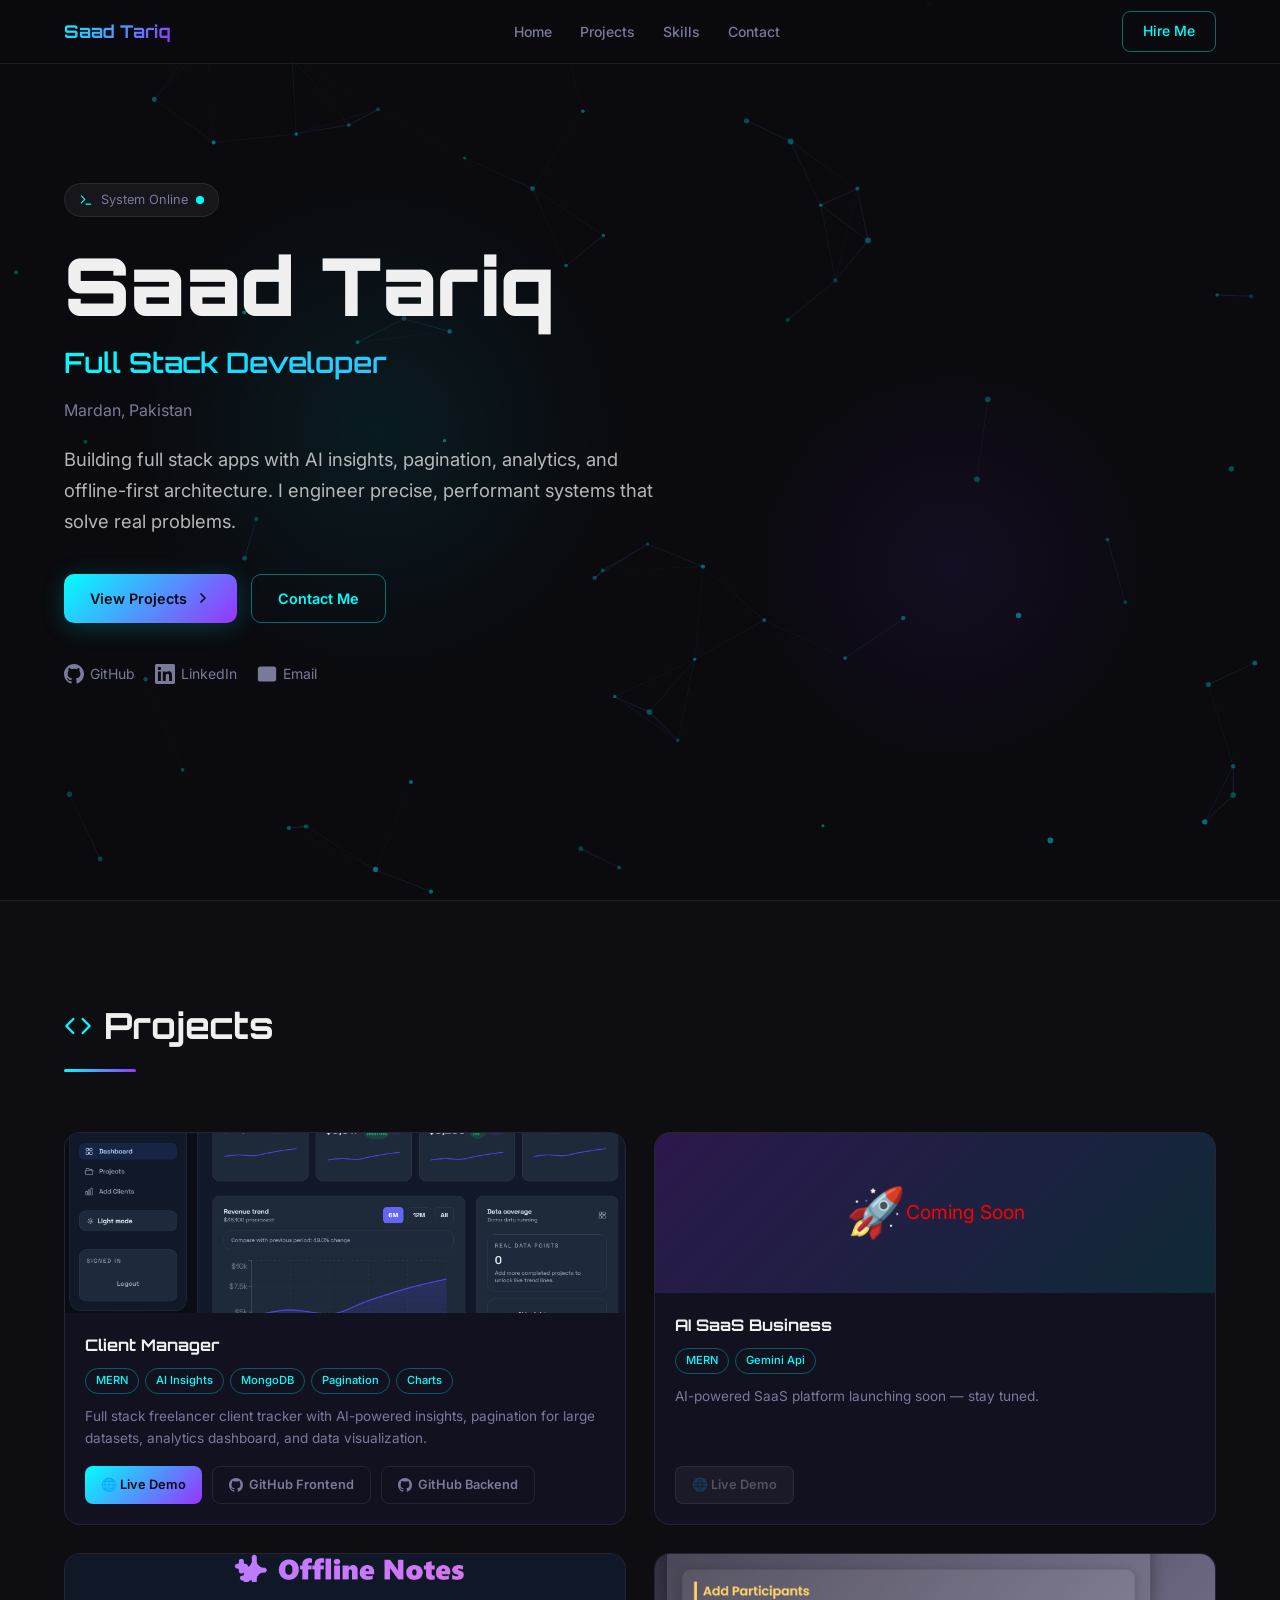
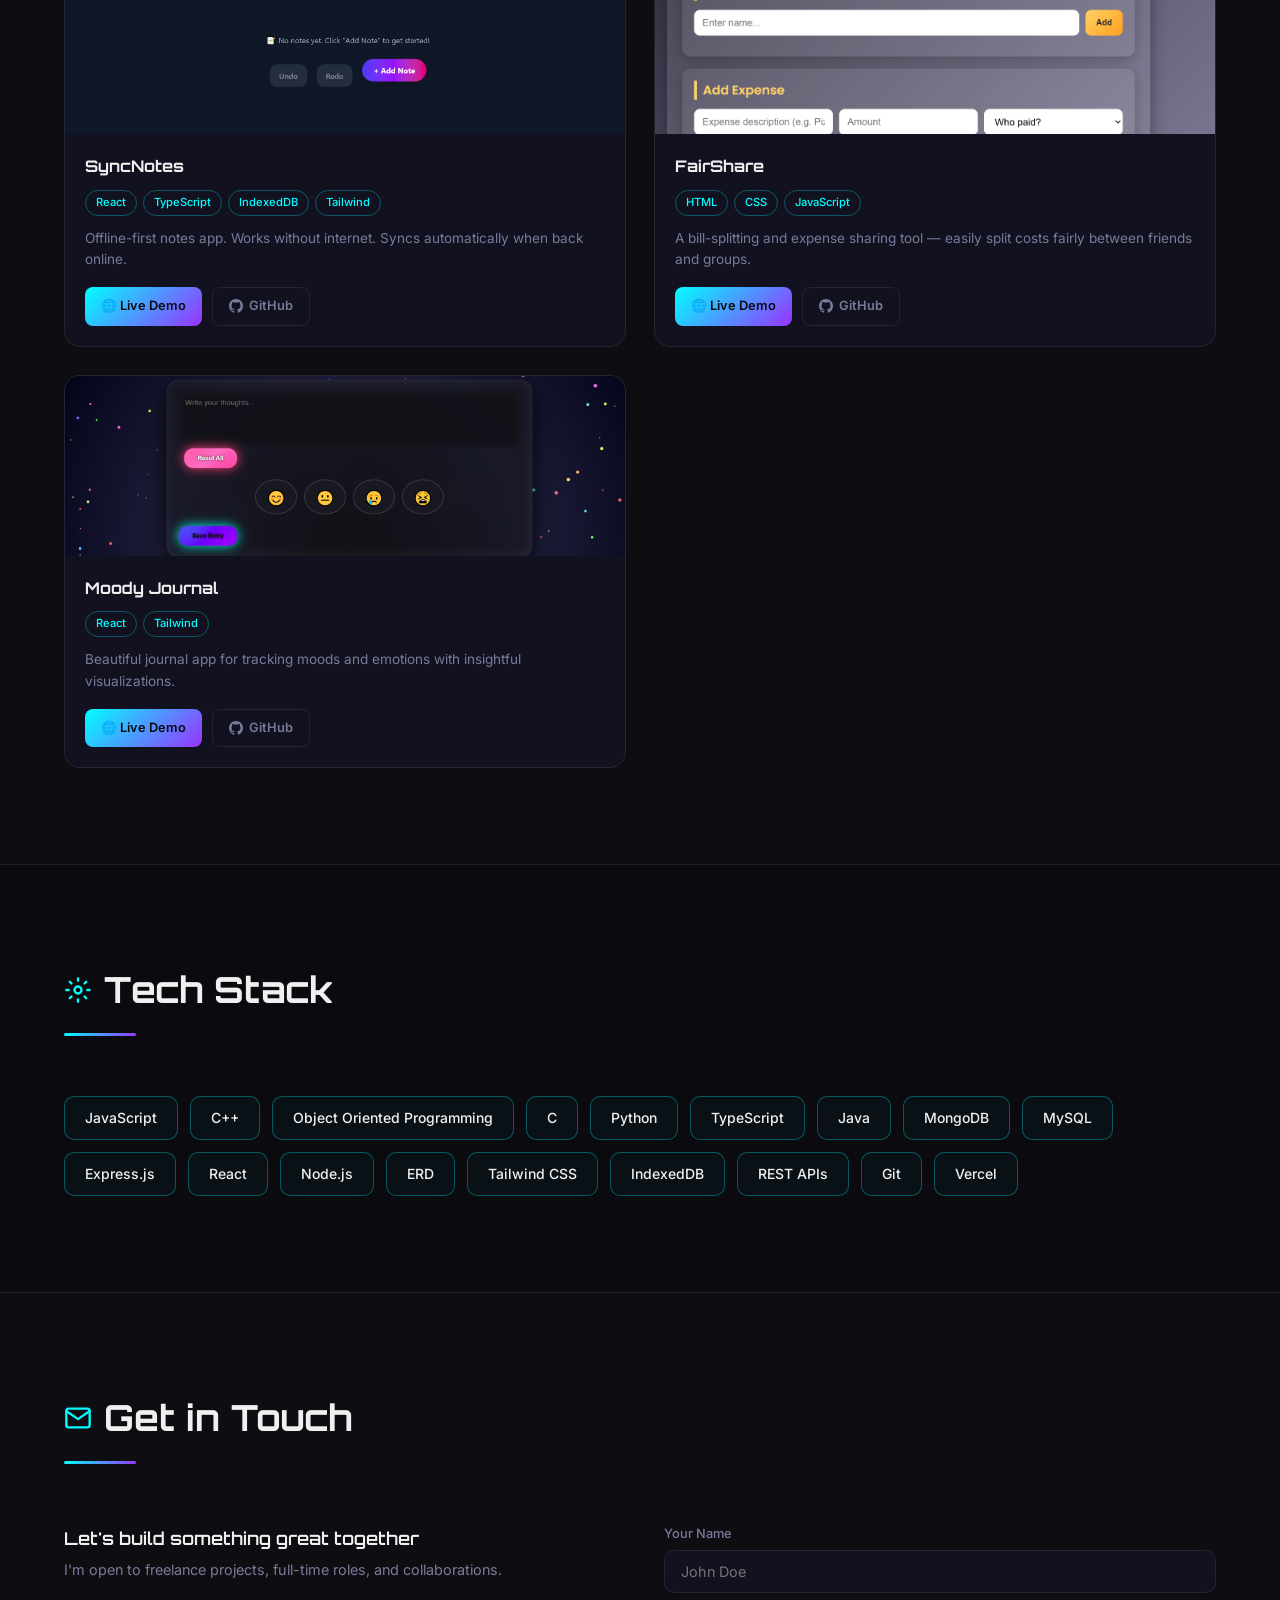
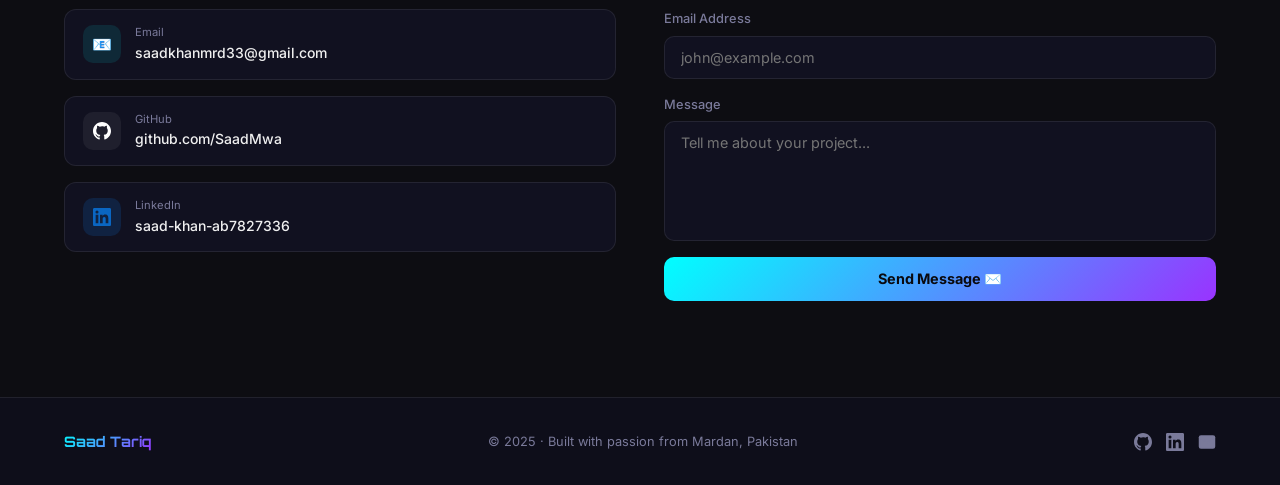
==== commit c679c08d: "Added more skills" ====
--- a/index.html
+++ b/index.html
@@ -227,17 +227,25 @@
       <div class="section-bar"></div>
     </div>
     <div class="skills-grid reveal">
+      <span class="skill-tag">JavaScript</span>
+      <span class="skill-tag">C++</span>
+      <span class="skill-tag">Object Oriented Programming</span>
+      <span class="skill-tag">C</span>
+      <span class="skill-tag">Python</span>
+      <span class="skill-tag">TypeScript</span>
+      <span class="skill-tag">Java</span>
       <span class="skill-tag">MongoDB</span>
+      <span class="skill-tag">MySQL</span>
       <span class="skill-tag">Express.js</span>
       <span class="skill-tag">React</span>
       <span class="skill-tag">Node.js</span>
-      <span class="skill-tag">TypeScript</span>
-      <span class="skill-tag">JavaScript</span>
+      <span class="skill-tag">ERD</span>
       <span class="skill-tag">Tailwind CSS</span>
       <span class="skill-tag">IndexedDB</span>
       <span class="skill-tag">REST APIs</span>
       <span class="skill-tag">Git</span>
       <span class="skill-tag">Vercel</span>
+      
     </div>
   </div>
 </section>
--- a/style.css
+++ b/style.css
@@ -624,4 +624,4 @@
     @media (max-width: 480px) {
       section { padding: 64px 0; }
       .hero-name { font-size: 2.2rem; }
-    }
+    }
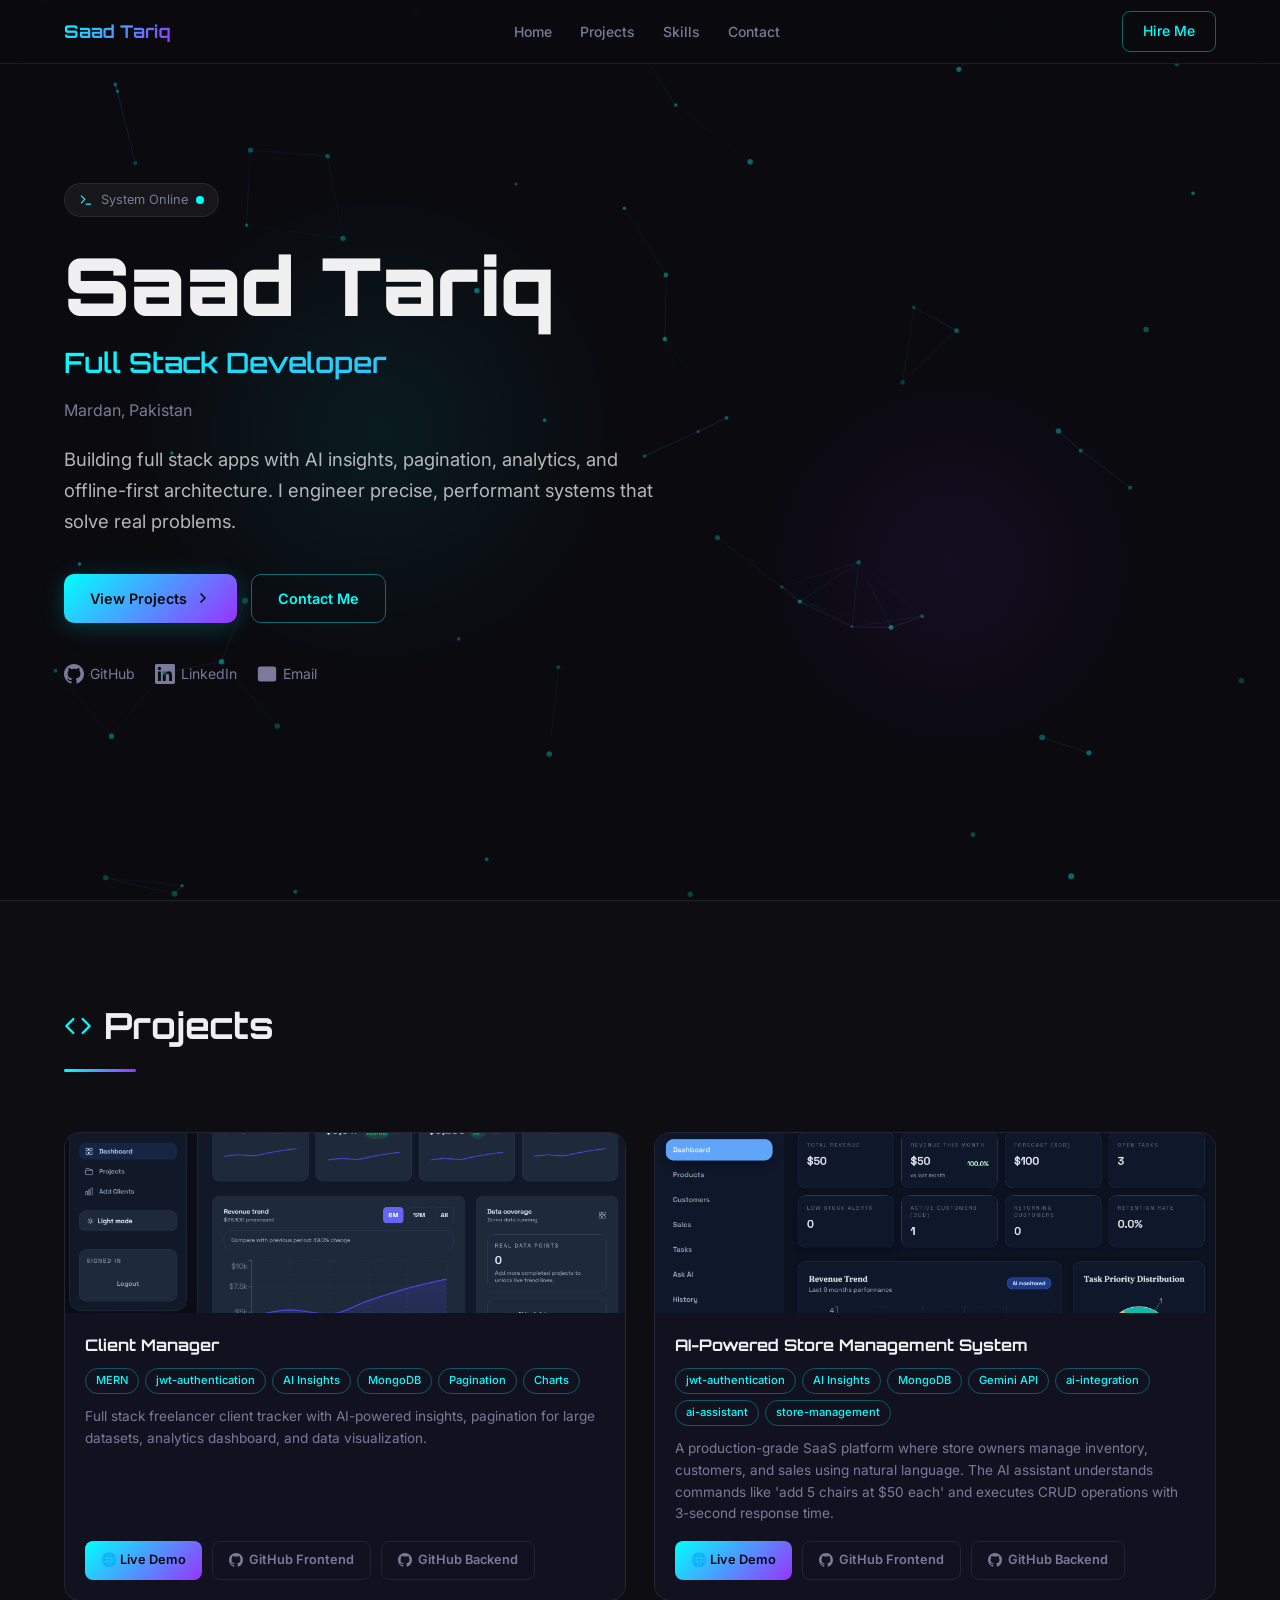
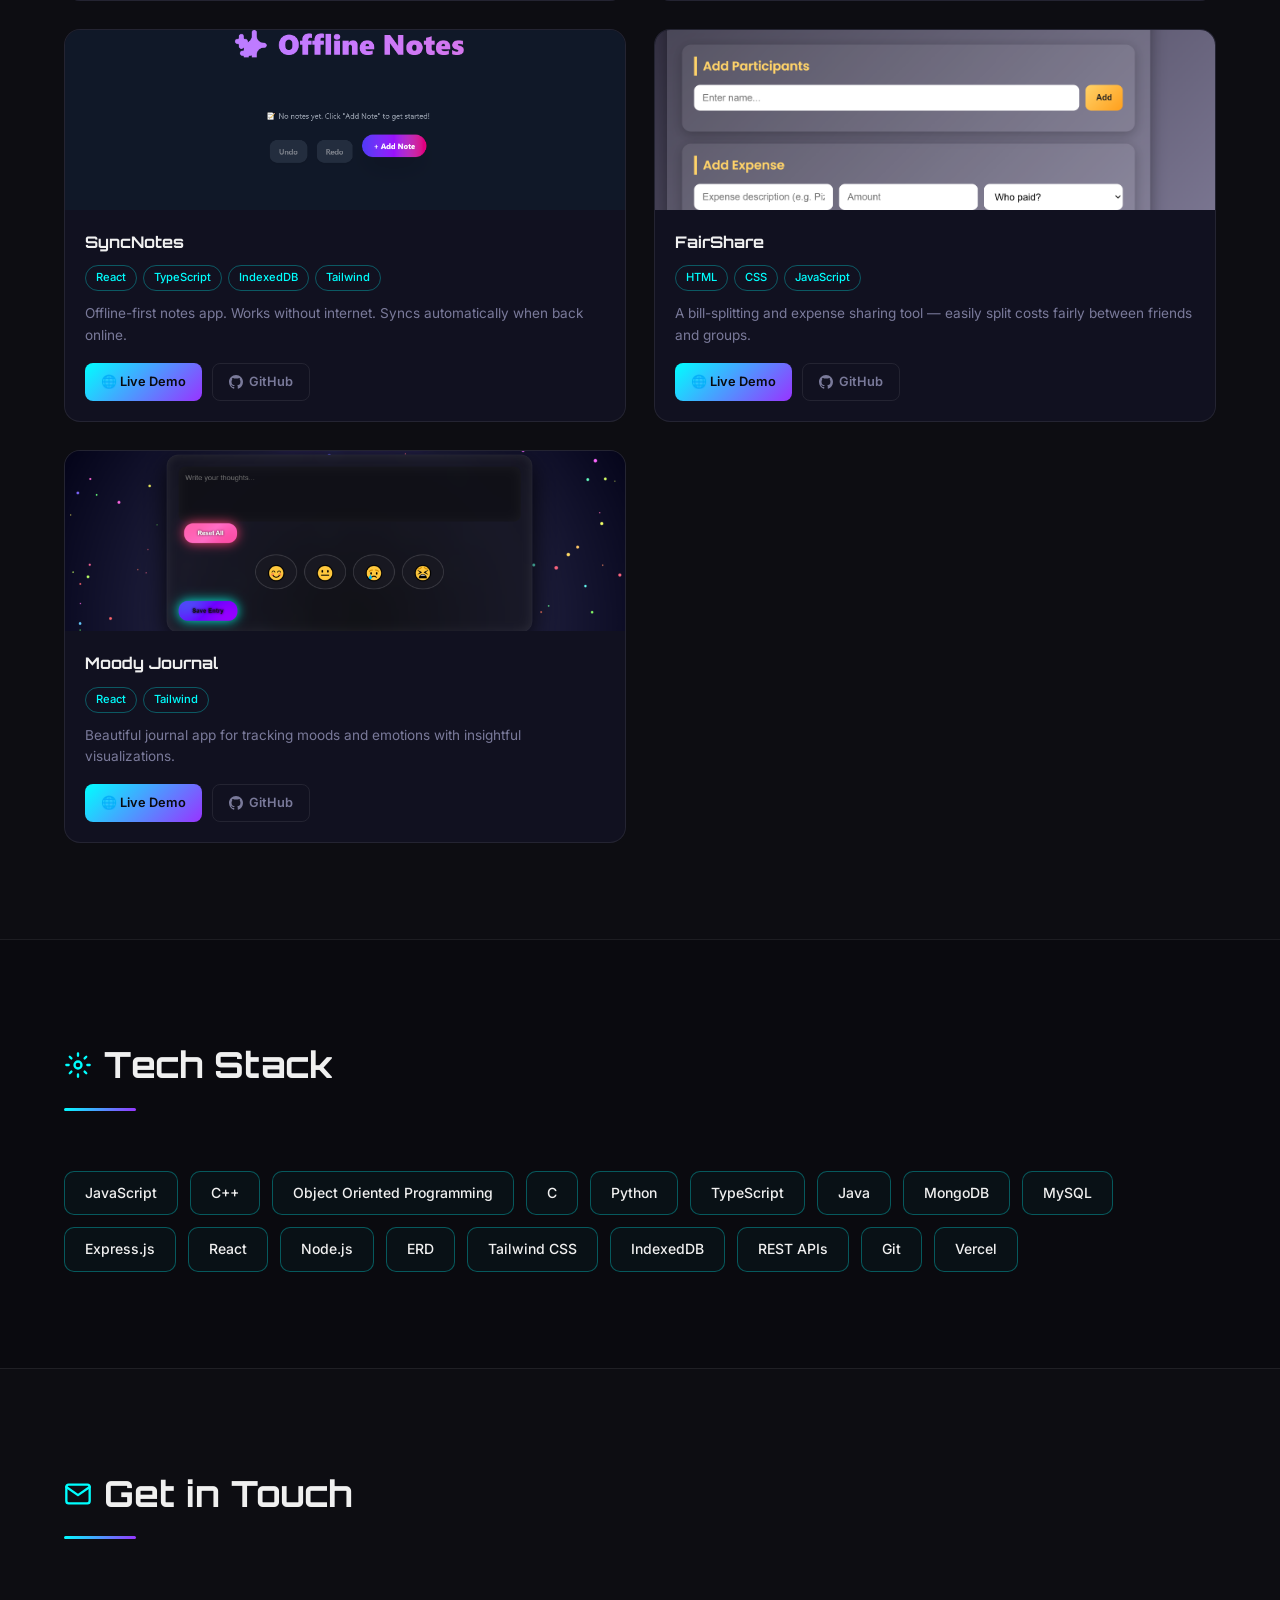
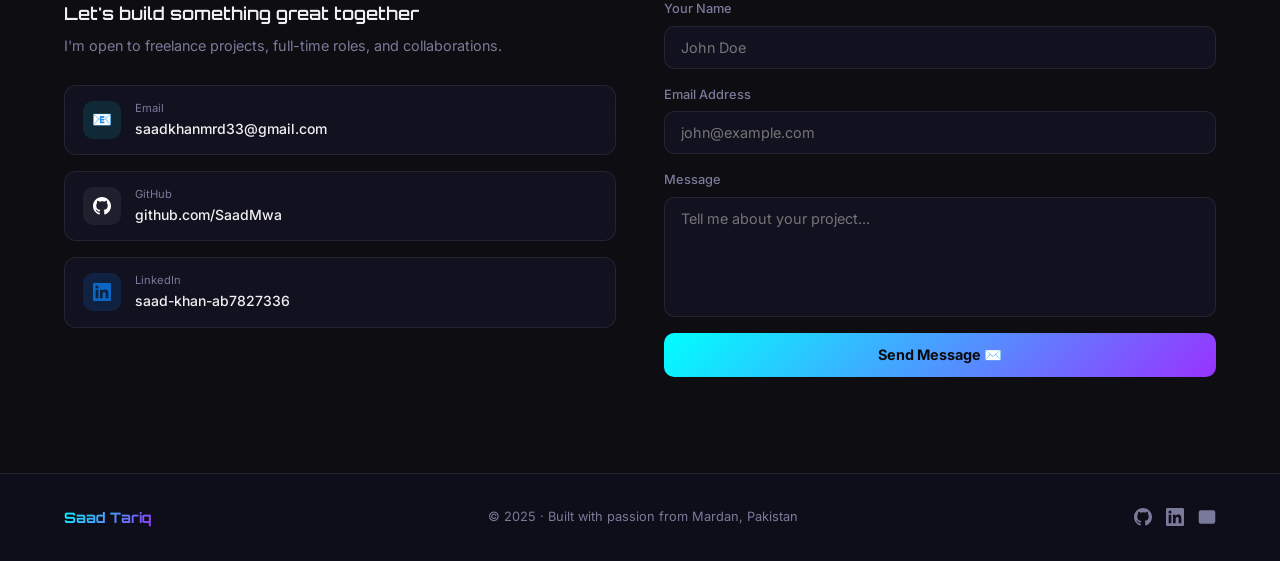
==== commit 03b92d83: "Added new Project" ====
--- a/index.html
+++ b/index.html
@@ -103,6 +103,7 @@
           <h3 class="card-title">Client Manager</h3>
           <div class="card-tags">
             <span class="tag">MERN</span>
+            <span class="tag">jwt-authentication</span>
             <span class="tag">AI Insights</span>
             <span class="tag">MongoDB</span>
             <span class="tag">Pagination</span>
@@ -123,26 +124,38 @@
         </div>
       </div>
 
-       <div class="project-card">
-        <div class="card-image img-ai" style="height:160px;">
-          <span class="card-image-icon">🚀</span>
-           <span style="color: red; font-size: larger;">Coming Soon</span>
-      
+          <!-- Card 1: Client Manager (FLAGSHIP) -->
+      <div class="project-card card-flagship">
+        <div class="card-image" style="background: linear-gradient(135deg, #00ffff15, #9933ff15); min-height: 160px; display: flex; align-items: center; justify-content: center; overflow: hidden;">
+          <img src="./images/aisaas.PNG" alt="Store Manager analytics dashboard" style="width: 100%; height: 100%; object-fit: cover;">
         </div>
         <div class="card-body">
-          <h3 class="card-title">AI SaaS Business</h3>
+          <h3 class="card-title">AI-Powered Store Management System</h3>
           <div class="card-tags">
-            <span class="tag">MERN</span>
-            <span class="tag">Gemini Api</span>
-          </div>
-          <p class="card-desc">AI-powered SaaS platform launching soon — stay tuned.</p>
+            <span class="tag">jwt-authentication</span>
+            <span class="tag">AI Insights</span>
+            <span class="tag">MongoDB</span>
+            <span class="tag">Gemini API</span>
+            <span class="tag">ai-integration</span>
+            <span class="tag">ai-assistant</span>
+            <span class="tag">store-management</span>
+          </div>
+          <p class="card-desc">A production-grade SaaS platform where store owners manage inventory, customers, and sales using natural language. The AI assistant understands commands like 'add 5 chairs at $50 each' and executes CRUD operations with 3-second response time.</p>
           <div class="card-actions">
-  <span class="card-btn card-btn-disabled" data-tip="Add your deployed URL">🌐 Live Demo</span>
-         
-          </div>
-        </div>
-      </div>
-
+            <a href="https://ai-saa-s-business-management-fronte.vercel.app/" target="_blank" rel="noreferrer" class="card-btn card-btn-live">🌐 Live Demo</a>
+            <a href="https://github.com/SaadMwa/AI-SaaS-Business-Management-Frontend" target="_blank" rel="noreferrer" class="card-btn card-btn-github">
+              <svg width="14" height="14" viewBox="0 0 24 24" fill="currentColor"><path d="M12 0C5.374 0 0 5.373 0 12c0 5.302 3.438 9.8 8.207 11.387.599.111.793-.261.793-.577v-2.234c-3.338.726-4.033-1.416-4.033-1.416-.546-1.387-1.333-1.756-1.333-1.756-1.089-.745.083-.729.083-.729 1.205.084 1.839 1.237 1.839 1.237 1.07 1.834 2.807 1.304 3.492.997.107-.775.418-1.305.762-1.604-2.665-.305-5.467-1.334-5.467-5.931 0-1.311.469-2.381 1.236-3.221-.124-.303-.535-1.524.117-3.176 0 0 1.008-.322 3.301 1.23A11.509 11.509 0 0112 5.803c1.02.005 2.047.138 3.006.404 2.291-1.552 3.297-1.23 3.297-1.23.653 1.653.242 2.874.118 3.176.77.84 1.235 1.911 1.235 3.221 0 4.609-2.807 5.624-5.479 5.921.43.372.823 1.102.823 2.222v3.293c0 .319.192.694.801.576C20.566 21.797 24 17.3 24 12c0-6.627-5.373-12-12-12z"/></svg>
+              GitHub Frontend
+            </a>
+            <a href="https://github.com/SaadMwa/AI-SaaS-Business-Management-Backend" target="_blank" rel="noreferrer" class="card-btn card-btn-github">
+              <svg width="14" height="14" viewBox="0 0 24 24" fill="currentColor"><path d="M12 0C5.374 0 0 5.373 0 12c0 5.302 3.438 9.8 8.207 11.387.599.111.793-.261.793-.577v-2.234c-3.338.726-4.033-1.416-4.033-1.416-.546-1.387-1.333-1.756-1.333-1.756-1.089-.745.083-.729.083-.729 1.205.084 1.839 1.237 1.839 1.237 1.07 1.834 2.807 1.304 3.492.997.107-.775.418-1.305.762-1.604-2.665-.305-5.467-1.334-5.467-5.931 0-1.311.469-2.381 1.236-3.221-.124-.303-.535-1.524.117-3.176 0 0 1.008-.322 3.301 1.23A11.509 11.509 0 0112 5.803c1.02.005 2.047.138 3.006.404 2.291-1.552 3.297-1.23 3.297-1.23.653 1.653.242 2.874.118 3.176.77.84 1.235 1.911 1.235 3.221 0 4.609-2.807 5.624-5.479 5.921.43.372.823 1.102.823 2.222v3.293c0 .319.192.694.801.576C20.566 21.797 24 17.3 24 12c0-6.627-5.373-12-12-12z"/></svg>
+              GitHub Backend
+            </a>
+          </div>
+        </div>
+      </div>
+
+   
       <!-- Card 2: SyncNotes -->
       <div class="project-card">
        <div class="card-image" style="background: linear-gradient(135deg, #00ffff15, #9933ff15); min-height: 160px; display: flex; align-items: center; justify-content: center; overflow: hidden;">
--- a/style.css
+++ b/style.css
@@ -624,4 +624,4 @@
     @media (max-width: 480px) {
       section { padding: 64px 0; }
       .hero-name { font-size: 2.2rem; }
-    }+    }
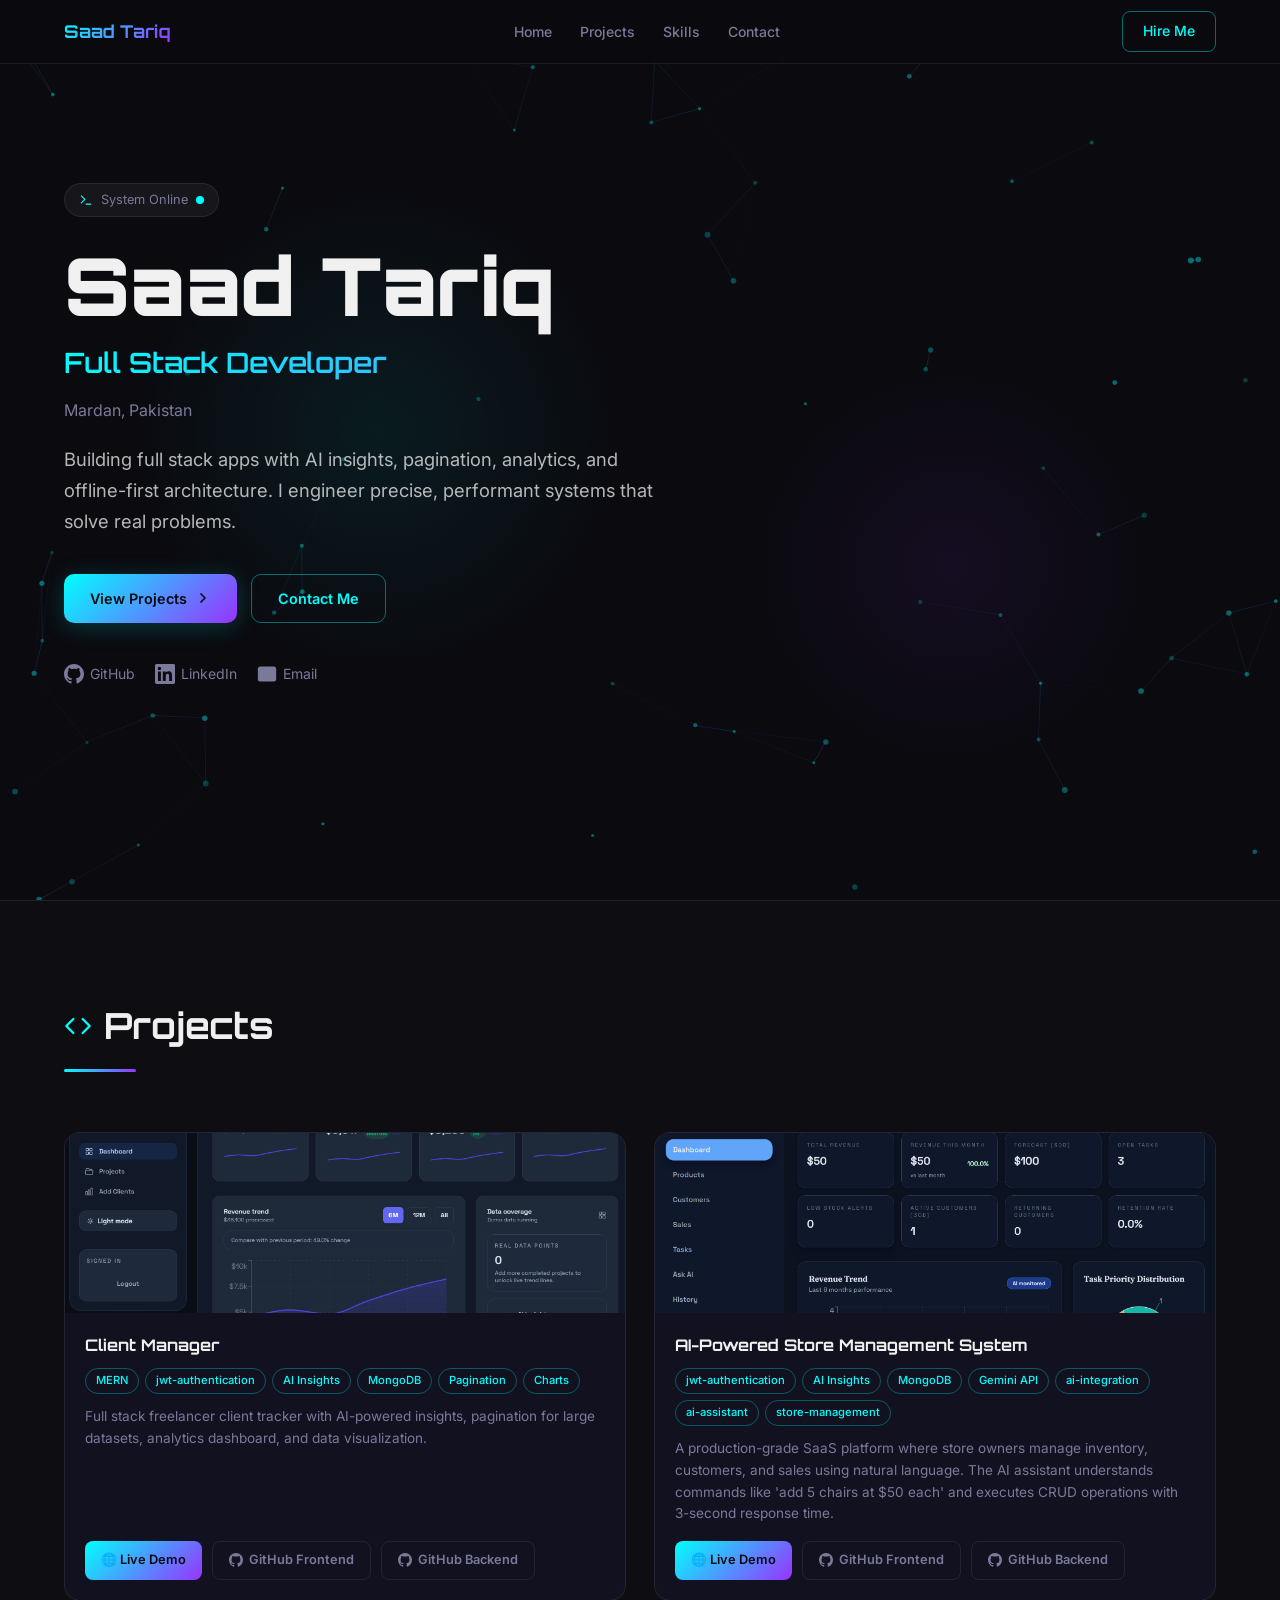
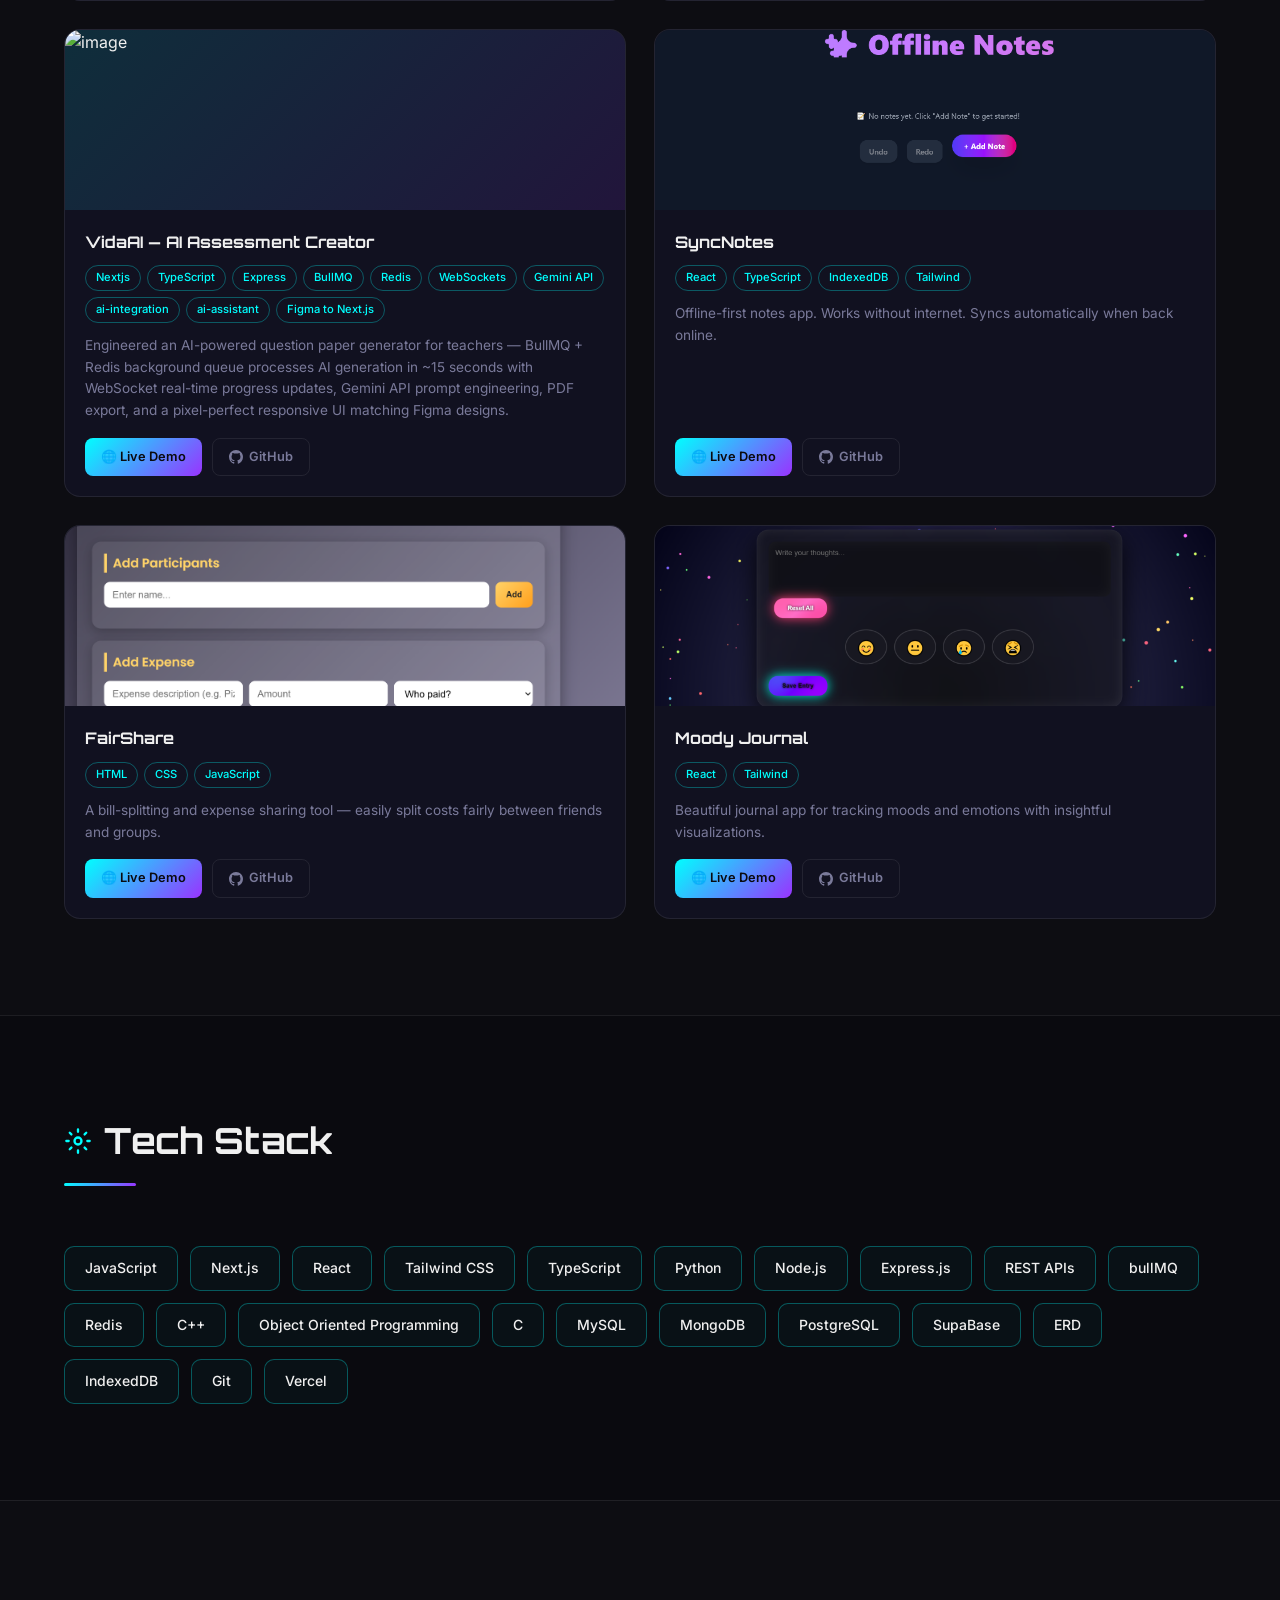
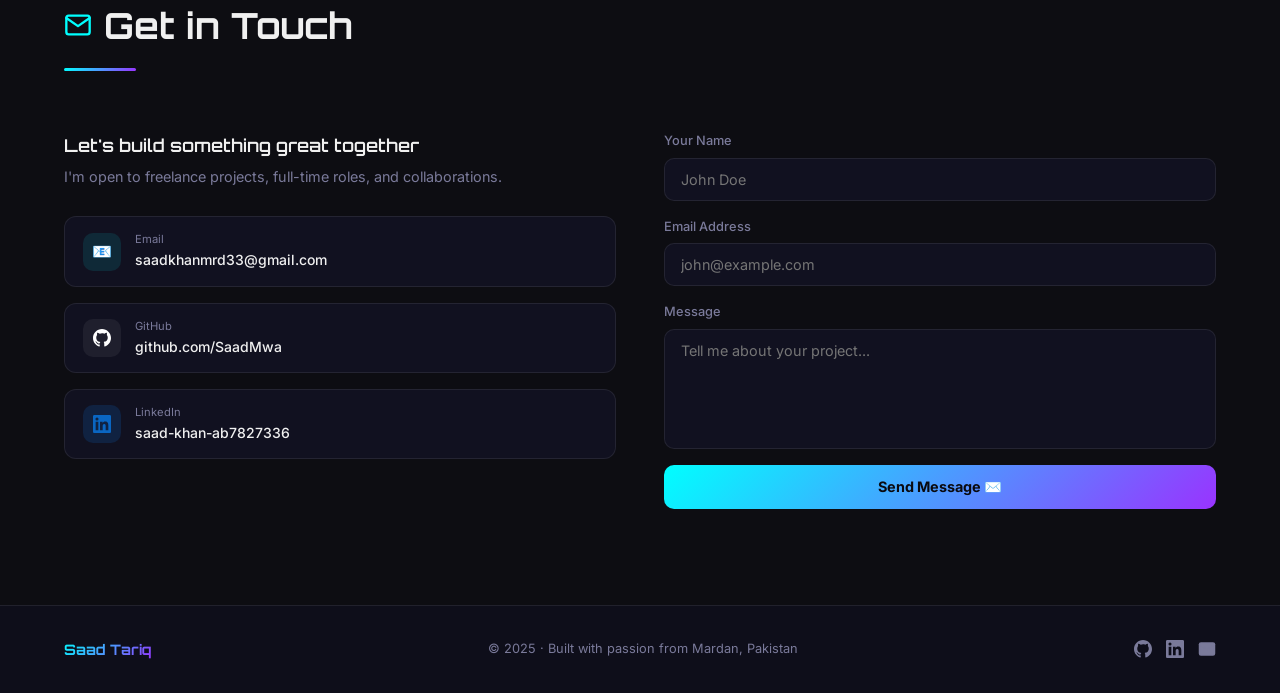
==== commit 7635a237: "added Vida_AI" ====
--- a/index.html
+++ b/index.html
@@ -92,11 +92,10 @@
       </h2>
       <div class="section-bar"></div>
     </div>
+
     <div class="projects-grid">
-
-          <!-- Card 1: Client Manager (FLAGSHIP) -->
-      <div class="project-card card-flagship">
-        <div class="card-image" style="background: linear-gradient(135deg, #00ffff15, #9933ff15); min-height: 160px; display: flex; align-items: center; justify-content: center; overflow: hidden;">
+      <article class="project-card card-flagship">
+        <div class="card-image" style="background: linear-gradient(135deg, rgba(0,255,255,0.12), rgba(153,51,255,0.12));">
           <img src="./images/cleint.PNG" alt="Client Manager analytics dashboard" style="width: 100%; height: 100%; object-fit: cover;">
         </div>
         <div class="card-body">
@@ -113,21 +112,20 @@
           <div class="card-actions">
             <a href="https://client-manager-frontend-vwyz.vercel.app" target="_blank" rel="noreferrer" class="card-btn card-btn-live">🌐 Live Demo</a>
             <a href="https://github.com/SaadMwa/ClientManager-frontend" target="_blank" rel="noreferrer" class="card-btn card-btn-github">
-              <svg width="14" height="14" viewBox="0 0 24 24" fill="currentColor"><path d="M12 0C5.374 0 0 5.373 0 12c0 5.302 3.438 9.8 8.207 11.387.599.111.793-.261.793-.577v-2.234c-3.338.726-4.033-1.416-4.033-1.416-.546-1.387-1.333-1.756-1.333-1.756-1.089-.745.083-.729.083-.729 1.205.084 1.839 1.237 1.839 1.237 1.07 1.834 2.807 1.304 3.492.997.107-.775.418-1.305.762-1.604-2.665-.305-5.467-1.334-5.467-5.931 0-1.311.469-2.381 1.236-3.221-.124-.303-.535-1.524.117-3.176 0 0 1.008-.322 3.301 1.23A11.509 11.509 0 0112 5.803c1.02.005 2.047.138 3.006.404 2.291-1.552 3.297-1.23 3.297-1.23.653 1.653.242 2.874.118 3.176.77.84 1.235 1.911 1.235 3.221 0 4.609-2.807 5.624-5.479 5.921.43.372.823 1.102.823 2.222v3.293c0 .319.192.694.801.576C20.566 21.797 24 17.3 24 12c0-6.627-5.373-12-12-12z"/></svg>
+              <svg width="14" height="14" viewBox="0 0 24 24" fill="currentColor"><path d="M12 0C5.374 0 0 5.373 0 12c0 5.302 3.438 9.8 8.207 11.387.599.111.793-.261.793-.577v-2.234c-3.338.726-4.033-1.416-4.033-1.416-.546-1.387-1.333-1.756-1.333-1.756-1.089-.745.083-.729.083-.729 1.205.084 1.839 1.237 1.839 1.237 1.07 1.834 2.807 1.304 3.492.997.107-.775.418-1.305.762-1.604-2.665-.305-5.467-1.334-5.467-5.931 0-1.311.469-2.381 1.236-3.221-.124-.303-.535-1.524.117-3.176 0 0 1.008-.322 3.301 1.23A11.509 11.509 0 0112 5.803c1.02.005 2.047.138 3.006.404 2.291-1.552 3.297-1.23 3.297-1.23.653 1.653.242 2.874.118 3.176.77.84 1.235 1.911 1.235 3.221 0 4.609-2.807 5.624-5.479 5.921.43.372.823 1.102.823 2.222v3.293c0 .319.192.694.801.576C20.566 21.797 24 17.3 24 12c0-6.627-5.373-12-12-12z"></path></svg>
               GitHub Frontend
             </a>
             <a href="https://github.com/SaadMwa/ClientManager-Backend" target="_blank" rel="noreferrer" class="card-btn card-btn-github">
-              <svg width="14" height="14" viewBox="0 0 24 24" fill="currentColor"><path d="M12 0C5.374 0 0 5.373 0 12c0 5.302 3.438 9.8 8.207 11.387.599.111.793-.261.793-.577v-2.234c-3.338.726-4.033-1.416-4.033-1.416-.546-1.387-1.333-1.756-1.333-1.756-1.089-.745.083-.729.083-.729 1.205.084 1.839 1.237 1.839 1.237 1.07 1.834 2.807 1.304 3.492.997.107-.775.418-1.305.762-1.604-2.665-.305-5.467-1.334-5.467-5.931 0-1.311.469-2.381 1.236-3.221-.124-.303-.535-1.524.117-3.176 0 0 1.008-.322 3.301 1.23A11.509 11.509 0 0112 5.803c1.02.005 2.047.138 3.006.404 2.291-1.552 3.297-1.23 3.297-1.23.653 1.653.242 2.874.118 3.176.77.84 1.235 1.911 1.235 3.221 0 4.609-2.807 5.624-5.479 5.921.43.372.823 1.102.823 2.222v3.293c0 .319.192.694.801.576C20.566 21.797 24 17.3 24 12c0-6.627-5.373-12-12-12z"/></svg>
+              <svg width="14" height="14" viewBox="0 0 24 24" fill="currentColor"><path d="M12 0C5.374 0 0 5.373 0 12c0 5.302 3.438 9.8 8.207 11.387.599.111.793-.261.793-.577v-2.234c-3.338.726-4.033-1.416-4.033-1.416-.546-1.387-1.333-1.756-1.333-1.756-1.089-.745.083-.729.083-.729 1.205.084 1.839 1.237 1.839 1.237 1.07 1.834 2.807 1.304 3.492.997.107-.775.418-1.305.762-1.604-2.665-.305-5.467-1.334-5.467-5.931 0-1.311.469-2.381 1.236-3.221-.124-.303-.535-1.524.117-3.176 0 0 1.008-.322 3.301 1.23A11.509 11.509 0 0112 5.803c1.02.005 2.047.138 3.006.404 2.291-1.552 3.297-1.23 3.297-1.23.653 1.653.242 2.874.118 3.176.77.84 1.235 1.911 1.235 3.221 0 4.609-2.807 5.624-5.479 5.921.43.372.823 1.102.823 2.222v3.293c0 .319.192.694.801.576C20.566 21.797 24 17.3 24 12c0-6.627-5.373-12-12-12z"></path></svg>
               GitHub Backend
             </a>
           </div>
         </div>
-      </div>
-
-          <!-- Card 1: Client Manager (FLAGSHIP) -->
-      <div class="project-card card-flagship">
-        <div class="card-image" style="background: linear-gradient(135deg, #00ffff15, #9933ff15); min-height: 160px; display: flex; align-items: center; justify-content: center; overflow: hidden;">
-          <img src="./images/aisaas.PNG" alt="Store Manager analytics dashboard" style="width: 100%; height: 100%; object-fit: cover;">
+      </article>
+
+      <article class="project-card card-flagship">
+        <div class="card-image" style="background: linear-gradient(135deg, rgba(0,255,255,0.12), rgba(153,51,255,0.12));">
+          <img src="./images/aisaas.PNG" alt="AI-powered store management analytics dashboard" style="width: 100%; height: 100%; object-fit: cover;">
         </div>
         <div class="card-body">
           <h3 class="card-title">AI-Powered Store Management System</h3>
@@ -144,23 +142,50 @@
           <div class="card-actions">
             <a href="https://ai-saa-s-business-management-fronte.vercel.app/" target="_blank" rel="noreferrer" class="card-btn card-btn-live">🌐 Live Demo</a>
             <a href="https://github.com/SaadMwa/AI-SaaS-Business-Management-Frontend" target="_blank" rel="noreferrer" class="card-btn card-btn-github">
-              <svg width="14" height="14" viewBox="0 0 24 24" fill="currentColor"><path d="M12 0C5.374 0 0 5.373 0 12c0 5.302 3.438 9.8 8.207 11.387.599.111.793-.261.793-.577v-2.234c-3.338.726-4.033-1.416-4.033-1.416-.546-1.387-1.333-1.756-1.333-1.756-1.089-.745.083-.729.083-.729 1.205.084 1.839 1.237 1.839 1.237 1.07 1.834 2.807 1.304 3.492.997.107-.775.418-1.305.762-1.604-2.665-.305-5.467-1.334-5.467-5.931 0-1.311.469-2.381 1.236-3.221-.124-.303-.535-1.524.117-3.176 0 0 1.008-.322 3.301 1.23A11.509 11.509 0 0112 5.803c1.02.005 2.047.138 3.006.404 2.291-1.552 3.297-1.23 3.297-1.23.653 1.653.242 2.874.118 3.176.77.84 1.235 1.911 1.235 3.221 0 4.609-2.807 5.624-5.479 5.921.43.372.823 1.102.823 2.222v3.293c0 .319.192.694.801.576C20.566 21.797 24 17.3 24 12c0-6.627-5.373-12-12-12z"/></svg>
+              <svg width="14" height="14" viewBox="0 0 24 24" fill="currentColor"><path d="M12 0C5.374 0 0 5.373 0 12c0 5.302 3.438 9.8 8.207 11.387.599.111.793-.261.793-.577v-2.234c-3.338.726-4.033-1.416-4.033-1.416-.546-1.387-1.333-1.756-1.333-1.756-1.089-.745.083-.729.083-.729 1.205.084 1.839 1.237 1.839 1.237 1.07 1.834 2.807 1.304 3.492.997.107-.775.418-1.305.762-1.604-2.665-.305-5.467-1.334-5.467-5.931 0-1.311.469-2.381 1.236-3.221-.124-.303-.535-1.524.117-3.176 0 0 1.008-.322 3.301 1.23A11.509 11.509 0 0112 5.803c1.02.005 2.047.138 3.006.404 2.291-1.552 3.297-1.23 3.297-1.23.653 1.653.242 2.874.118 3.176.77.84 1.235 1.911 1.235 3.221 0 4.609-2.807 5.624-5.479 5.921.43.372.823 1.102.823 2.222v3.293c0 .319.192.694.801.576C20.566 21.797 24 17.3 24 12c0-6.627-5.373-12-12-12z"></path></svg>
               GitHub Frontend
             </a>
             <a href="https://github.com/SaadMwa/AI-SaaS-Business-Management-Backend" target="_blank" rel="noreferrer" class="card-btn card-btn-github">
-              <svg width="14" height="14" viewBox="0 0 24 24" fill="currentColor"><path d="M12 0C5.374 0 0 5.373 0 12c0 5.302 3.438 9.8 8.207 11.387.599.111.793-.261.793-.577v-2.234c-3.338.726-4.033-1.416-4.033-1.416-.546-1.387-1.333-1.756-1.333-1.756-1.089-.745.083-.729.083-.729 1.205.084 1.839 1.237 1.839 1.237 1.07 1.834 2.807 1.304 3.492.997.107-.775.418-1.305.762-1.604-2.665-.305-5.467-1.334-5.467-5.931 0-1.311.469-2.381 1.236-3.221-.124-.303-.535-1.524.117-3.176 0 0 1.008-.322 3.301 1.23A11.509 11.509 0 0112 5.803c1.02.005 2.047.138 3.006.404 2.291-1.552 3.297-1.23 3.297-1.23.653 1.653.242 2.874.118 3.176.77.84 1.235 1.911 1.235 3.221 0 4.609-2.807 5.624-5.479 5.921.43.372.823 1.102.823 2.222v3.293c0 .319.192.694.801.576C20.566 21.797 24 17.3 24 12c0-6.627-5.373-12-12-12z"/></svg>
+              <svg width="14" height="14" viewBox="0 0 24 24" fill="currentColor"><path d="M12 0C5.374 0 0 5.373 0 12c0 5.302 3.438 9.8 8.207 11.387.599.111.793-.261.793-.577v-2.234c-3.338.726-4.033-1.416-4.033-1.416-.546-1.387-1.333-1.756-1.333-1.756-1.089-.745.083-.729.083-.729 1.205.084 1.839 1.237 1.839 1.237 1.07 1.834 2.807 1.304 3.492.997.107-.775.418-1.305.762-1.604-2.665-.305-5.467-1.334-5.467-5.931 0-1.311.469-2.381 1.236-3.221-.124-.303-.535-1.524.117-3.176 0 0 1.008-.322 3.301 1.23A11.509 11.509 0 0112 5.803c1.02.005 2.047.138 3.006.404 2.291-1.552 3.297-1.23 3.297-1.23.653 1.653.242 2.874.118 3.176.77.84 1.235 1.911 1.235 3.221 0 4.609-2.807 5.624-5.479 5.921.43.372.823 1.102.823 2.222v3.293c0 .319.192.694.801.576C20.566 21.797 24 17.3 24 12c0-6.627-5.373-12-12-12z"></path></svg>
               GitHub Backend
             </a>
           </div>
         </div>
-      </div>
-
-   
-      <!-- Card 2: SyncNotes -->
-      <div class="project-card">
-       <div class="card-image" style="background: linear-gradient(135deg, #00ffff15, #9933ff15); min-height: 160px; display: flex; align-items: center; justify-content: center; overflow: hidden;">
-  <img src="./images/syncnotes.PNG" alt="FairShare screenshot" style="width: 100%; height: 100%; object-fit: cover;">
-</div>
+      </article>
+
+      <article class="project-card">
+        <div class="card-image" style="background: linear-gradient(135deg, rgba(0,255,255,0.12), rgba(153,51,255,0.12));">
+      <img src="https://i.postimg.cc/rsdfHLk3/Capture.png" alt="image" style="width: 100%; height: 100%; object-fit: cover;">
+        </div>
+        <div class="card-body">
+          <h3 class="card-title">VidaAI — AI Assessment Creator</h3>
+          <div class="card-tags">
+            <span class="tag">Nextjs</span>
+            <span class="tag">TypeScript</span>
+            <span class="tag">Express</span>
+            <span class="tag">BullMQ</span>
+            <span class="tag">Redis</span>
+            <span class="tag">WebSockets</span>
+            <span class="tag">Gemini API</span>
+            <span class="tag">ai-integration</span>
+            <span class="tag">ai-assistant</span>
+            <span class="tag">Figma to Next.js</span>
+          </div>
+          <p class="card-desc">Engineered an AI-powered question paper generator for teachers — BullMQ + Redis background queue processes AI generation in ~15 seconds with WebSocket real-time progress updates, Gemini API prompt engineering, PDF export, and a pixel-perfect responsive UI matching Figma designs.</p>
+          <div class="card-actions">
+            <a href="https://drive.google.com/file/d/1Yo-t9cwfGlr9FIYwv1H_dPck1BhtAsFB/view" target="_blank" rel="noreferrer" class="card-btn card-btn-live">🌐 Live Demo</a>
+            <a href="https://github.com/SaadMwa/Vida_AI-" target="_blank" rel="noreferrer" class="card-btn card-btn-github">
+              <svg width="14" height="14" viewBox="0 0 24 24" fill="currentColor"><path d="M12 0C5.374 0 0 5.373 0 12c0 5.302 3.438 9.8 8.207 11.387.599.111.793-.261.793-.577v-2.234c-3.338.726-4.033-1.416-4.033-1.416-.546-1.387-1.333-1.756-1.333-1.756-1.089-.745.083-.729.083-.729 1.205.084 1.839 1.237 1.839 1.237 1.07 1.834 2.807 1.304 3.492.997.107-.775.418-1.305.762-1.604-2.665-.305-5.467-1.334-5.467-5.931 0-1.311.469-2.381 1.236-3.221-.124-.303-.535-1.524.117-3.176 0 0 1.008-.322 3.301 1.23A11.509 11.509 0 0112 5.803c1.02.005 2.047.138 3.006.404 2.291-1.552 3.297-1.23 3.297-1.23.653 1.653.242 2.874.118 3.176.77.84 1.235 1.911 1.235 3.221 0 4.609-2.807 5.624-5.479 5.921.43.372.823 1.102.823 2.222v3.293c0 .319.192.694.801.576C20.566 21.797 24 17.3 24 12c0-6.627-5.373-12-12-12z"></path></svg>
+              GitHub
+            </a>
+          </div>
+        </div>
+      </article>
+
+      <article class="project-card">
+        <div class="card-image" style="background: linear-gradient(135deg, rgba(0,255,255,0.12), rgba(153,51,255,0.12));">
+          <img src="./images/syncnotes.PNG" alt="SyncNotes screenshot" style="width: 100%; height: 100%; object-fit: cover;">
+        </div>
         <div class="card-body">
           <h3 class="card-title">SyncNotes</h3>
           <div class="card-tags">
@@ -173,42 +198,39 @@
           <div class="card-actions">
             <a href="https://syncnotes-omega.vercel.app/" target="_blank" rel="noreferrer" class="card-btn card-btn-live">🌐 Live Demo</a>
             <a href="https://github.com/SaadMwa/syncnotes" target="_blank" rel="noreferrer" class="card-btn card-btn-github">
-              <svg width="14" height="14" viewBox="0 0 24 24" fill="currentColor"><path d="M12 0C5.374 0 0 5.373 0 12c0 5.302 3.438 9.8 8.207 11.387.599.111.793-.261.793-.577v-2.234c-3.338.726-4.033-1.416-4.033-1.416-.546-1.387-1.333-1.756-1.333-1.756-1.089-.745.083-.729.083-.729 1.205.084 1.839 1.237 1.839 1.237 1.07 1.834 2.807 1.304 3.492.997.107-.775.418-1.305.762-1.604-2.665-.305-5.467-1.334-5.467-5.931 0-1.311.469-2.381 1.236-3.221-.124-.303-.535-1.524.117-3.176 0 0 1.008-.322 3.301 1.23A11.509 11.509 0 0112 5.803c1.02.005 2.047.138 3.006.404 2.291-1.552 3.297-1.23 3.297-1.23.653 1.653.242 2.874.118 3.176.77.84 1.235 1.911 1.235 3.221 0 4.609-2.807 5.624-5.479 5.921.43.372.823 1.102.823 2.222v3.293c0 .319.192.694.801.576C20.566 21.797 24 17.3 24 12c0-6.627-5.373-12-12-12z"/></svg>
+              <svg width="14" height="14" viewBox="0 0 24 24" fill="currentColor"><path d="M12 0C5.374 0 0 5.373 0 12c0 5.302 3.438 9.8 8.207 11.387.599.111.793-.261.793-.577v-2.234c-3.338.726-4.033-1.416-4.033-1.416-.546-1.387-1.333-1.756-1.333-1.756-1.089-.745.083-.729.083-.729 1.205.084 1.839 1.237 1.839 1.237 1.07 1.834 2.807 1.304 3.492.997.107-.775.418-1.305.762-1.604-2.665-.305-5.467-1.334-5.467-5.931 0-1.311.469-2.381 1.236-3.221-.124-.303-.535-1.524.117-3.176 0 0 1.008-.322 3.301 1.23A11.509 11.509 0 0112 5.803c1.02.005 2.047.138 3.006.404 2.291-1.552 3.297-1.23 3.297-1.23.653 1.653.242 2.874.118 3.176.77.84 1.235 1.911 1.235 3.221 0 4.609-2.807 5.624-5.479 5.921.43.372.823 1.102.823 2.222v3.293c0 .319.192.694.801.576C20.566 21.797 24 17.3 24 12c0-6.627-5.373-12-12-12z"></path></svg>
               GitHub
             </a>
           </div>
         </div>
-      </div>
-
-<!-- Card 3: FairShare -->
-<div class="project-card">
- <div class="card-image" style="background: linear-gradient(135deg, #00ffff15, #9933ff15); min-height: 160px; display: flex; align-items: center; justify-content: center; overflow: hidden;">
-  <img src="./images/bil.PNG" alt="FairShare screenshot" style="width: 100%; height: 100%; object-fit: cover;">
-</div>
-  <div class="card-body">
-    <h3 class="card-title">FairShare</h3>
-    <div class="card-tags">
-      <span class="tag">HTML</span>
-      <span class="tag">CSS</span>
-      <span class="tag">JavaScript</span>
-    </div>
-    <p class="card-desc">A bill-splitting and expense sharing tool — easily split costs fairly between friends and groups.</p>
-    <div class="card-actions">
-        <a href="https://saadmwa.github.io/bill-splitter-webapp-saad/" target="_blank" rel="noreferrer" class="card-btn card-btn-live">🌐 Live Demo</a>
-  <a href="https://github.com/SaadMwa/bill-splitter-webapp-saad.git" target="_blank" rel="noreferrer" class="card-btn card-btn-github">
-              <svg width="14" height="14" viewBox="0 0 24 24" fill="currentColor"><path d="M12 0C5.374 0 0 5.373 0 12c0 5.302 3.438 9.8 8.207 11.387.599.111.793-.261.793-.577v-2.234c-3.338.726-4.033-1.416-4.033-1.416-.546-1.387-1.333-1.756-1.333-1.756-1.089-.745.083-.729.083-.729 1.205.084 1.839 1.237 1.839 1.237 1.07 1.834 2.807 1.304 3.492.997.107-.775.418-1.305.762-1.604-2.665-.305-5.467-1.334-5.467-5.931 0-1.311.469-2.381 1.236-3.221-.124-.303-.535-1.524.117-3.176 0 0 1.008-.322 3.301 1.23A11.509 11.509 0 0112 5.803c1.02.005 2.047.138 3.006.404 2.291-1.552 3.297-1.23 3.297-1.23.653 1.653.242 2.874.118 3.176.77.84 1.235 1.911 1.235 3.221 0 4.609-2.807 5.624-5.479 5.921.43.372.823 1.102.823 2.222v3.293c0 .319.192.694.801.576C20.566 21.797 24 17.3 24 12c0-6.627-5.373-12-12-12z"/></svg>
+      </article>
+
+      <article class="project-card">
+        <div class="card-image" style="background: linear-gradient(135deg, rgba(0,255,255,0.12), rgba(153,51,255,0.12));">
+          <img src="./images/bil.PNG" alt="FairShare screenshot" style="width: 100%; height: 100%; object-fit: cover;">
+        </div>
+        <div class="card-body">
+          <h3 class="card-title">FairShare</h3>
+          <div class="card-tags">
+            <span class="tag">HTML</span>
+            <span class="tag">CSS</span>
+            <span class="tag">JavaScript</span>
+          </div>
+          <p class="card-desc">A bill-splitting and expense sharing tool — easily split costs fairly between friends and groups.</p>
+          <div class="card-actions">
+            <a href="https://saadmwa.github.io/bill-splitter-webapp-saad/" target="_blank" rel="noreferrer" class="card-btn card-btn-live">🌐 Live Demo</a>
+            <a href="https://github.com/SaadMwa/bill-splitter-webapp-saad.git" target="_blank" rel="noreferrer" class="card-btn card-btn-github">
+              <svg width="14" height="14" viewBox="0 0 24 24" fill="currentColor"><path d="M12 0C5.374 0 0 5.373 0 12c0 5.302 3.438 9.8 8.207 11.387.599.111.793-.261.793-.577v-2.234c-3.338.726-4.033-1.416-4.033-1.416-.546-1.387-1.333-1.756-1.333-1.756-1.089-.745.083-.729.083-.729 1.205.084 1.839 1.237 1.839 1.237 1.07 1.834 2.807 1.304 3.492.997.107-.775.418-1.305.762-1.604-2.665-.305-5.467-1.334-5.467-5.931 0-1.311.469-2.381 1.236-3.221-.124-.303-.535-1.524.117-3.176 0 0 1.008-.322 3.301 1.23A11.509 11.509 0 0112 5.803c1.02.005 2.047.138 3.006.404 2.291-1.552 3.297-1.23 3.297-1.23.653 1.653.242 2.874.118 3.176.77.84 1.235 1.911 1.235 3.221 0 4.609-2.807 5.624-5.479 5.921.43.372.823 1.102.823 2.222v3.293c0 .319.192.694.801.576C20.566 21.797 24 17.3 24 12c0-6.627-5.373-12-12-12z"></path></svg>
               GitHub
             </a>
-      </span>
-    </div>
-  </div>
-</div>
-
-      <!-- Card 4: Moody Journal -->
-      <div class="project-card">
-       <div class="card-image" style="background: linear-gradient(135deg, #00ffff15, #9933ff15); min-height: 160px; display: flex; align-items: center; justify-content: center; overflow: hidden;">
-  <img src="./images/moddy journal.PNG" alt="Moody Journal screenshot" style="width: 100%; height: 100%; object-fit: cover;">
-</div>
+          </div>
+        </div>
+      </article>
+
+      <article class="project-card">
+        <div class="card-image" style="background: linear-gradient(135deg, rgba(0,255,255,0.12), rgba(153,51,255,0.12));">
+          <img src="./images/moddy journal.PNG" alt="Moody Journal screenshot" style="width: 100%; height: 100%; object-fit: cover;">
+        </div>
         <div class="card-body">
           <h3 class="card-title">Moody Journal</h3>
           <div class="card-tags">
@@ -219,12 +241,12 @@
           <div class="card-actions">
             <a href="https://saadmwa.github.io/Moody_Journal/" target="_blank" rel="noreferrer" class="card-btn card-btn-live">🌐 Live Demo</a>
             <a href="https://github.com/SaadMwa/Moody_Journal" target="_blank" rel="noreferrer" class="card-btn card-btn-github">
-              <svg width="14" height="14" viewBox="0 0 24 24" fill="currentColor"><path d="M12 0C5.374 0 0 5.373 0 12c0 5.302 3.438 9.8 8.207 11.387.599.111.793-.261.793-.577v-2.234c-3.338.726-4.033-1.416-4.033-1.416-.546-1.387-1.333-1.756-1.333-1.756-1.089-.745.083-.729.083-.729 1.205.084 1.839 1.237 1.839 1.237 1.07 1.834 2.807 1.304 3.492.997.107-.775.418-1.305.762-1.604-2.665-.305-5.467-1.334-5.467-5.931 0-1.311.469-2.381 1.236-3.221-.124-.303-.535-1.524.117-3.176 0 0 1.008-.322 3.301 1.23A11.509 11.509 0 0112 5.803c1.02.005 2.047.138 3.006.404 2.291-1.552 3.297-1.23 3.297-1.23.653 1.653.242 2.874.118 3.176.77.84 1.235 1.911 1.235 3.221 0 4.609-2.807 5.624-5.479 5.921.43.372.823 1.102.823 2.222v3.293c0 .319.192.694.801.576C20.566 21.797 24 17.3 24 12c0-6.627-5.373-12-12-12z"/></svg>
+              <svg width="14" height="14" viewBox="0 0 24 24" fill="currentColor"><path d="M12 0C5.374 0 0 5.373 0 12c0 5.302 3.438 9.8 8.207 11.387.599.111.793-.261.793-.577v-2.234c-3.338.726-4.033-1.416-4.033-1.416-.546-1.387-1.333-1.756-1.333-1.756-1.089-.745.083-.729.083-.729 1.205.084 1.839 1.237 1.839 1.237 1.07 1.834 2.807 1.304 3.492.997.107-.775.418-1.305.762-1.604-2.665-.305-5.467-1.334-5.467-5.931 0-1.311.469-2.381 1.236-3.221-.124-.303-.535-1.524.117-3.176 0 0 1.008-.322 3.301 1.23A11.509 11.509 0 0112 5.803c1.02.005 2.047.138 3.006.404 2.291-1.552 3.297-1.23 3.297-1.23.653 1.653.242 2.874.118 3.176.77.84 1.235 1.911 1.235 3.221 0 4.609-2.807 5.624-5.479 5.921.43.372.823 1.102.823 2.222v3.293c0 .319.192.694.801.576C20.566 21.797 24 17.3 24 12c0-6.627-5.373-12-12-12z"></path></svg>
               GitHub
             </a>
           </div>
         </div>
-      </div>
+      </article>
     </div>
   </div>
 </section>
@@ -241,21 +263,25 @@
     </div>
     <div class="skills-grid reveal">
       <span class="skill-tag">JavaScript</span>
+      <span class="skill-tag">Next.js</span>
+      <span class="skill-tag">React</span>
+      <span class="skill-tag">Tailwind CSS</span>
+      <span class="skill-tag">TypeScript</span>
+      <span class="skill-tag">Python</span>
+      <span class="skill-tag">Node.js</span>
+      <span class="skill-tag">Express.js</span>
+      <span class="skill-tag">REST APIs</span>
+      <span class="skill-tag">bullMQ</span>
+      <span class="skill-tag">Redis</span>
       <span class="skill-tag">C++</span>
       <span class="skill-tag">Object Oriented Programming</span>
       <span class="skill-tag">C</span>
-      <span class="skill-tag">Python</span>
-      <span class="skill-tag">TypeScript</span>
-      <span class="skill-tag">Java</span>
+      <span class="skill-tag">MySQL</span>
       <span class="skill-tag">MongoDB</span>
-      <span class="skill-tag">MySQL</span>
-      <span class="skill-tag">Express.js</span>
-      <span class="skill-tag">React</span>
-      <span class="skill-tag">Node.js</span>
+      <span class="skill-tag">PostgreSQL</span>
+      <span class="skill-tag">SupaBase</span>
       <span class="skill-tag">ERD</span>
-      <span class="skill-tag">Tailwind CSS</span>
       <span class="skill-tag">IndexedDB</span>
-      <span class="skill-tag">REST APIs</span>
       <span class="skill-tag">Git</span>
       <span class="skill-tag">Vercel</span>
       
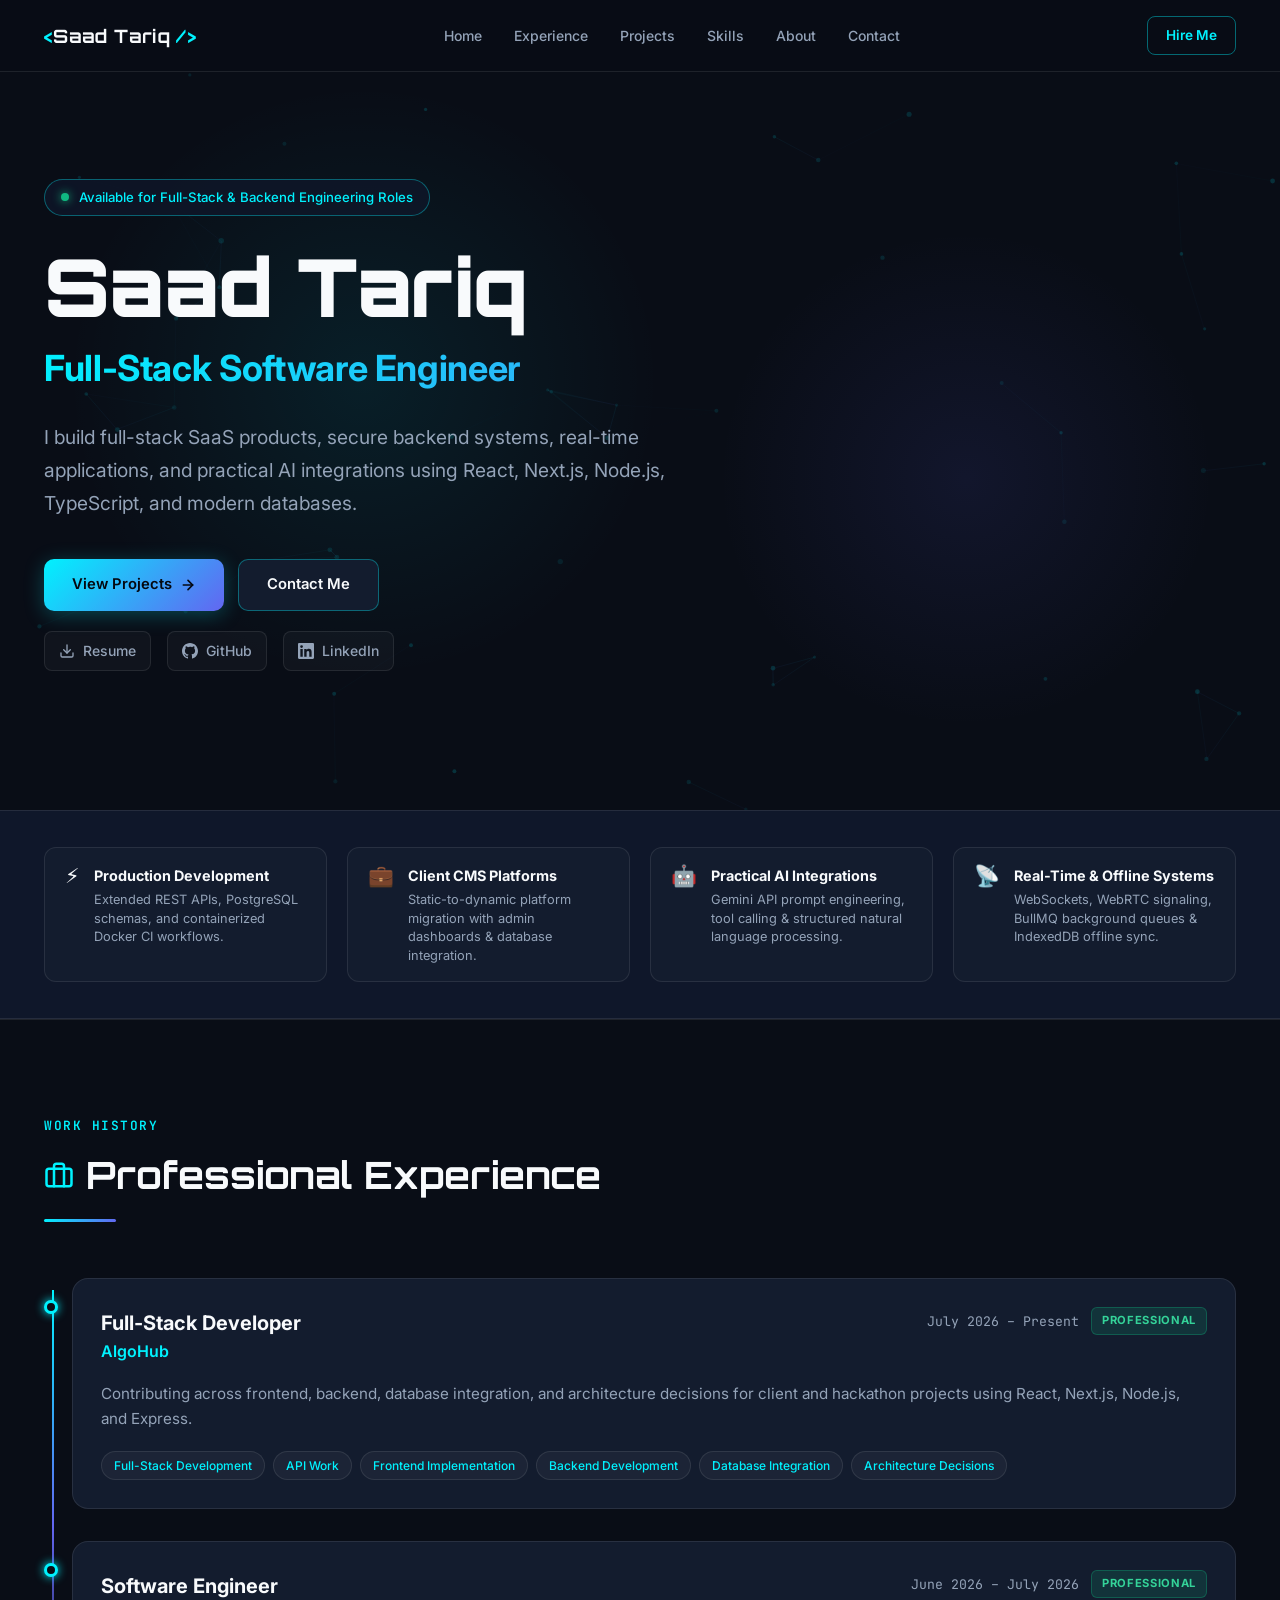
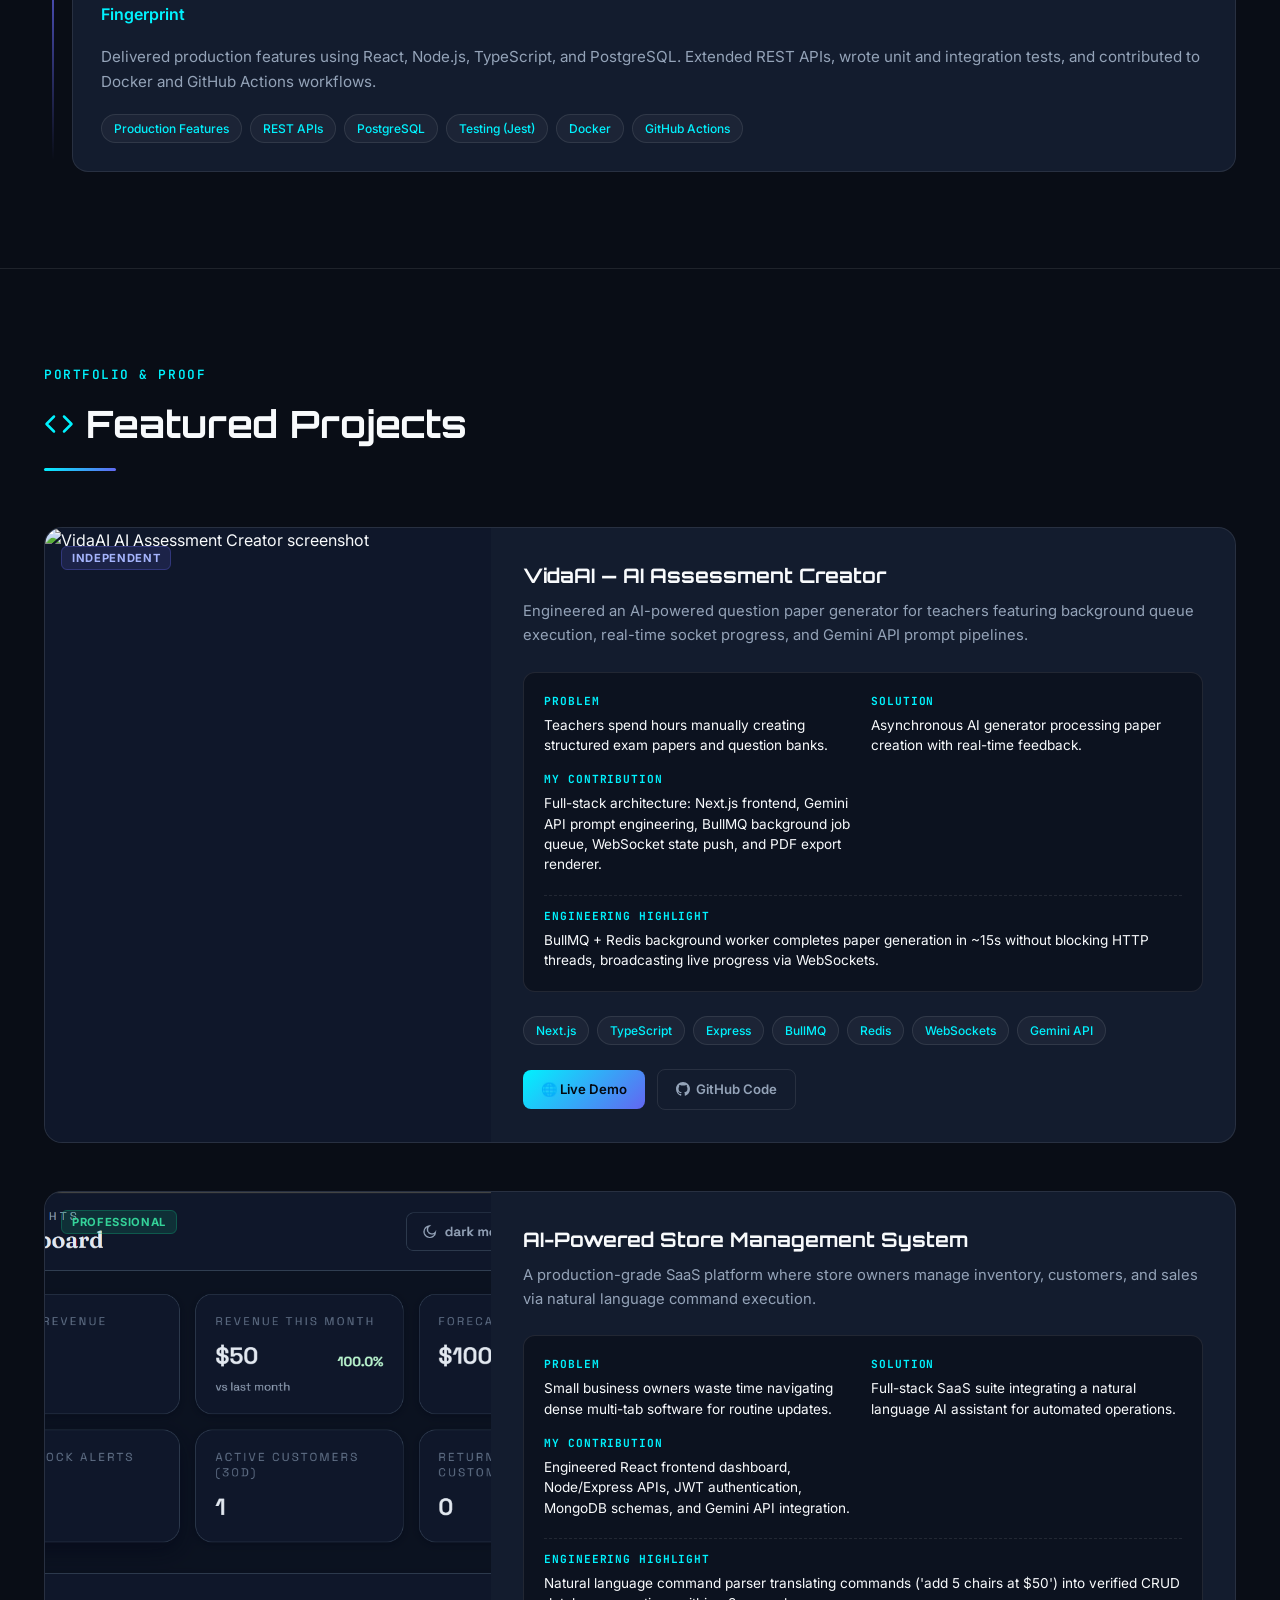
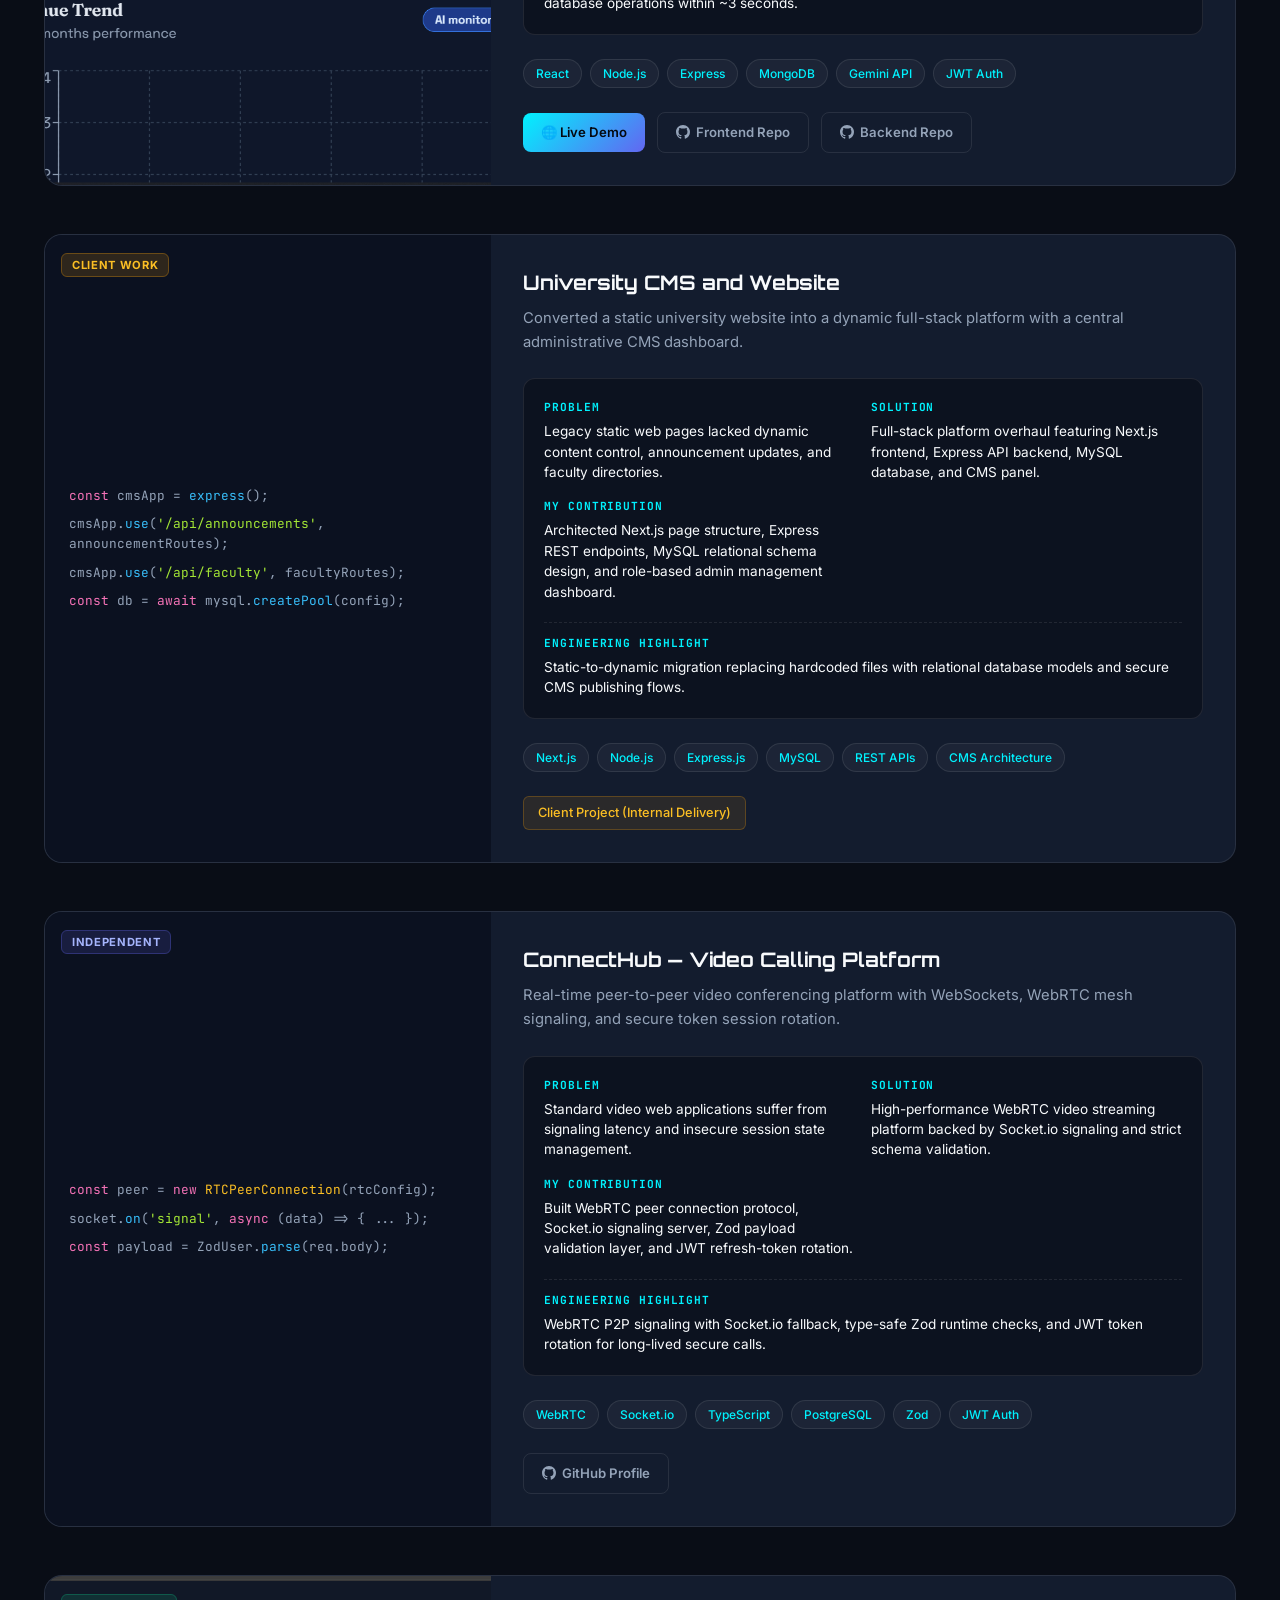
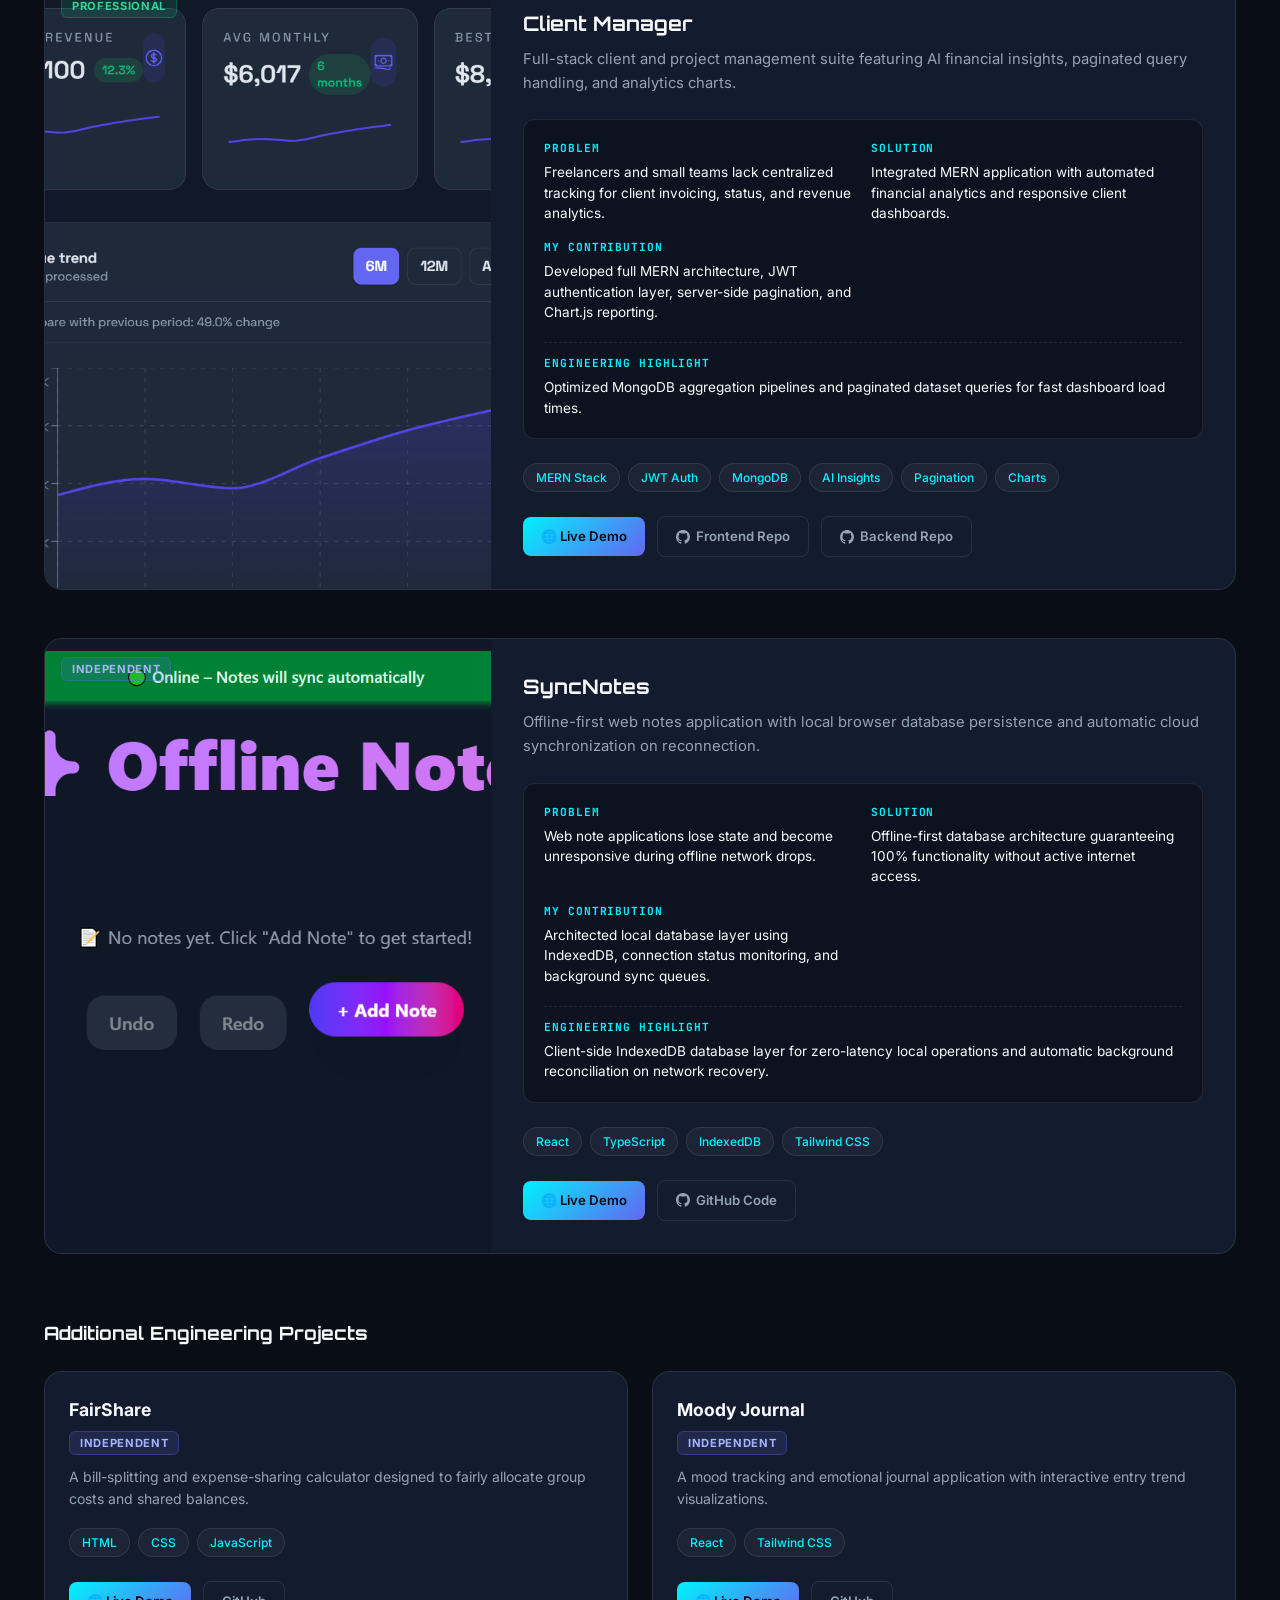
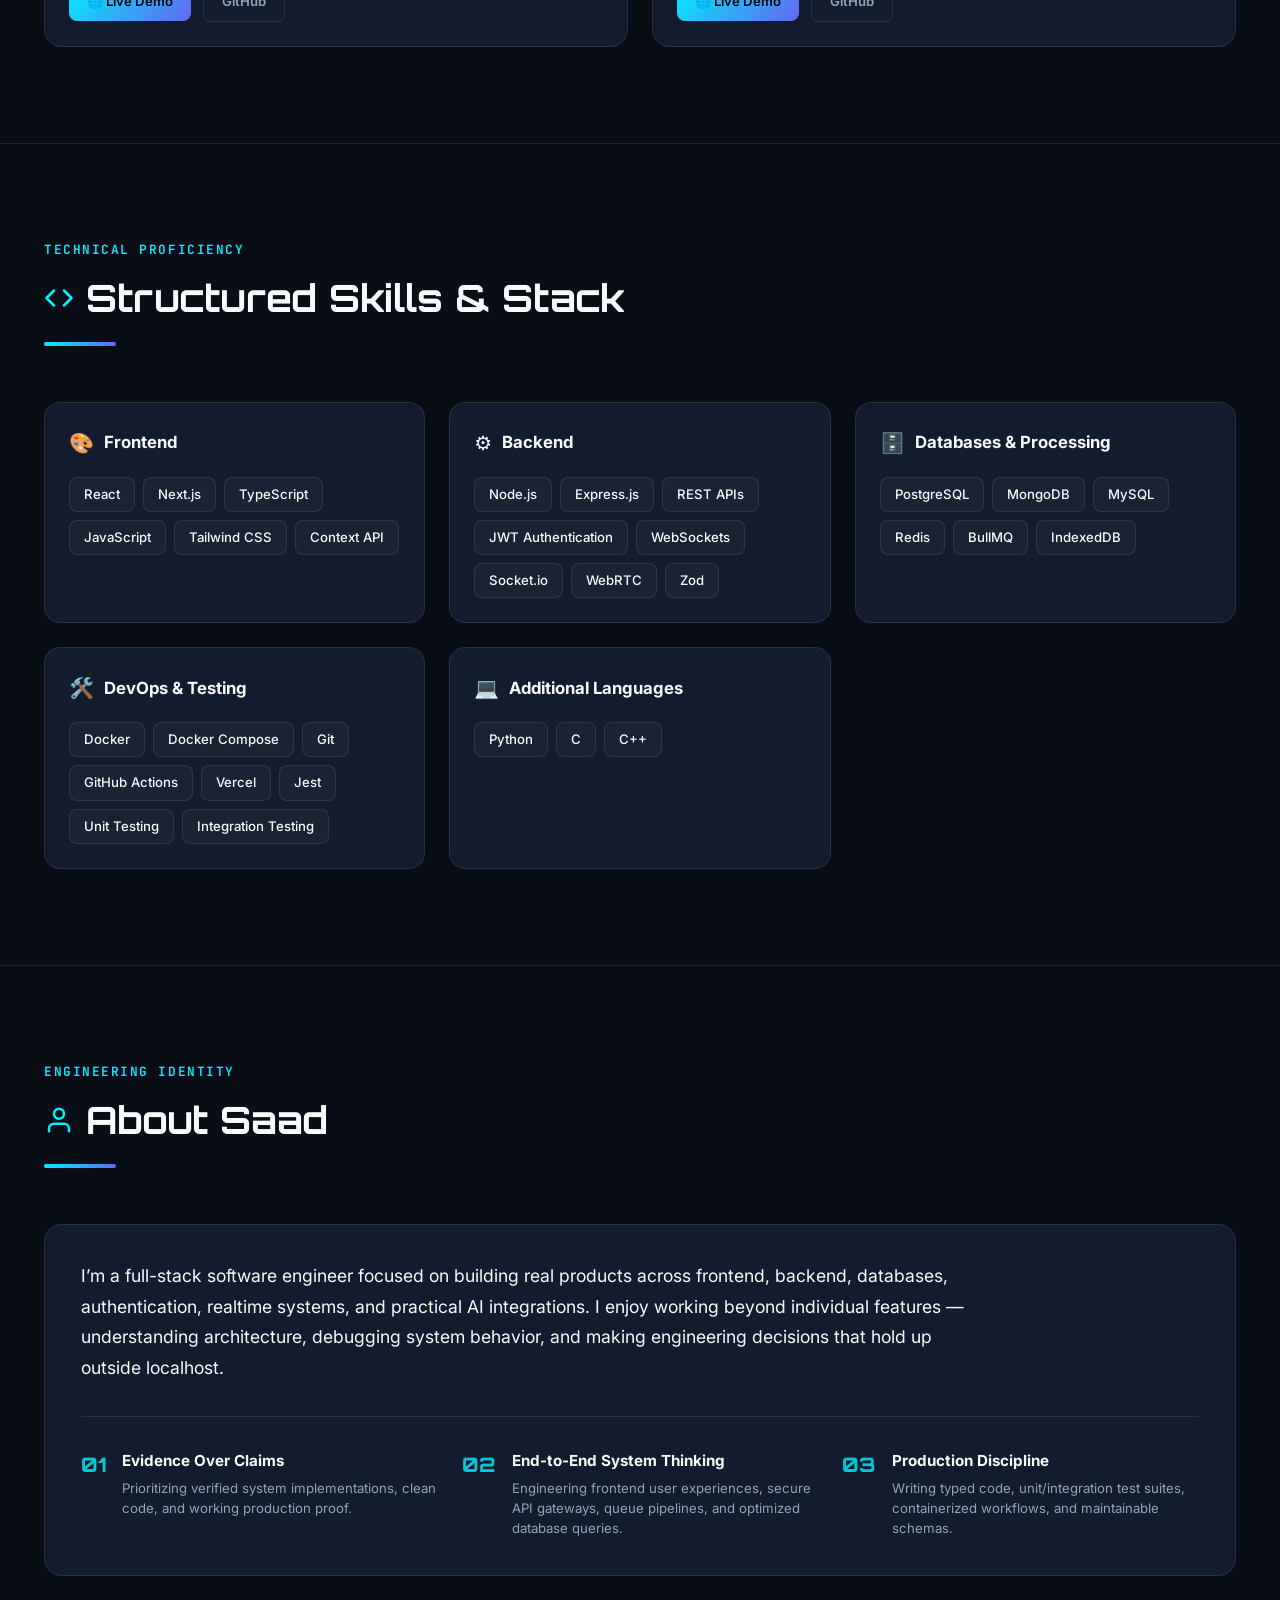
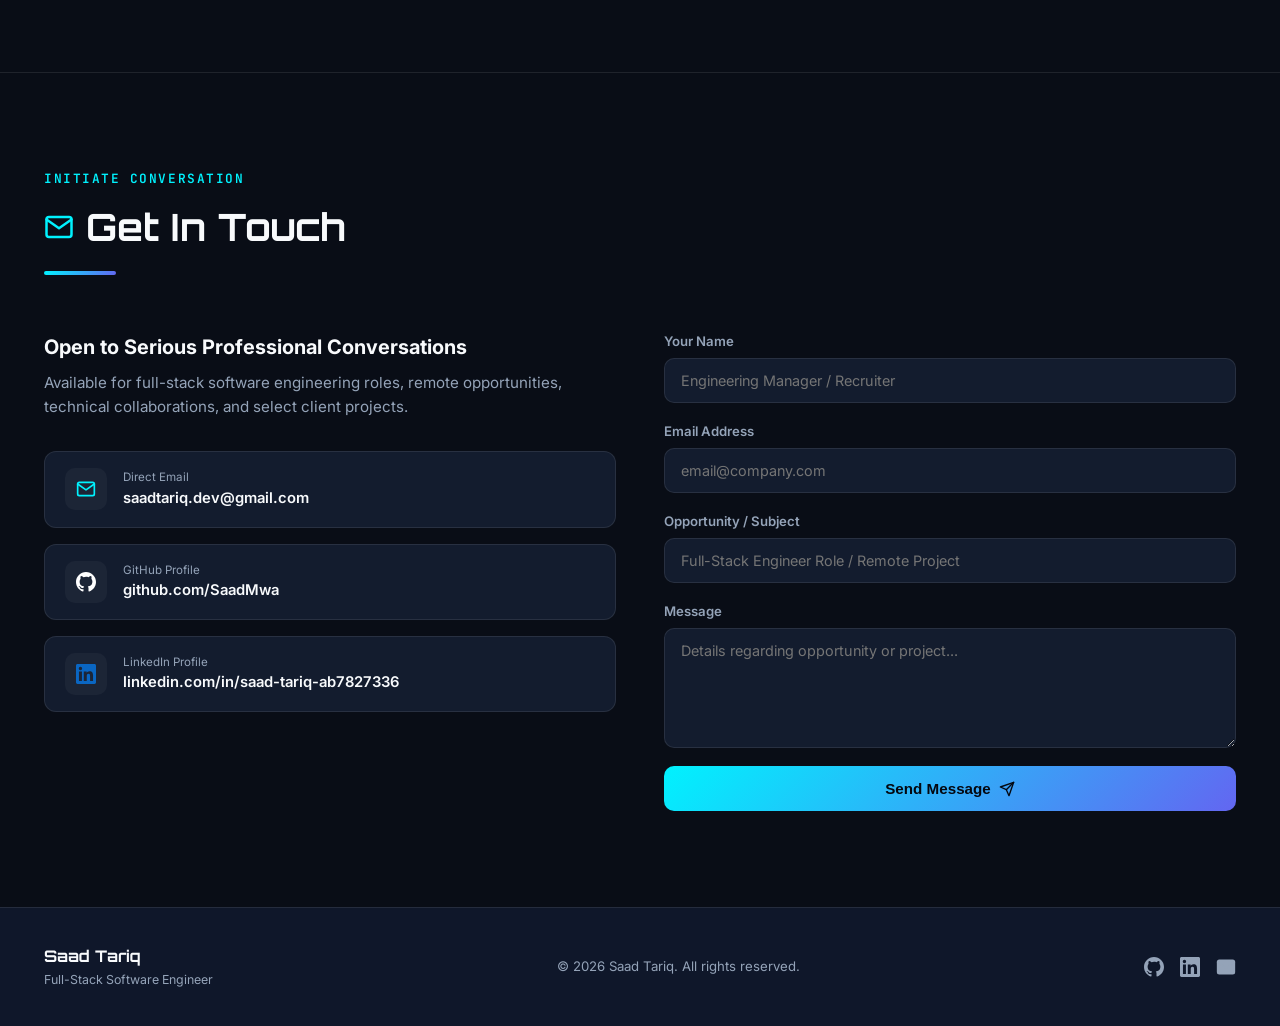
==== commit e638e137: "feat: upgrade portfolio positioning, experience, project architecture, skills & credibility layer" ====
--- a/index.html
+++ b/index.html
@@ -3,17 +3,25 @@
 <head>
   <meta charset="UTF-8" />
   <meta name="viewport" content="width=device-width, initial-scale=1.0" />
-  <title>Saad Tariq - Full Stack Developer</title>
+  <title>Saad Tariq — Full-Stack Software Engineer</title>
+  <meta name="description" content="Portfolio of Saad Tariq, Full-Stack Software Engineer specializing in SaaS applications, secure backend systems, real-time applications, and practical AI integrations." />
+
+  <!-- OpenGraph -->
+  <meta property="og:title" content="Saad Tariq — Full-Stack Software Engineer" />
+  <meta property="og:description" content="I build full-stack SaaS products, secure backend systems, real-time applications, and practical AI integrations." />
+  <meta property="og:type" content="website" />
+  <meta property="og:url" content="https://saad-portfolio-sigma.vercel.app/" />
+
+  <!-- Fonts -->
   <link rel="preconnect" href="https://fonts.googleapis.com">
   <link rel="preconnect" href="https://fonts.gstatic.com" crossorigin>
-  <link href="https://fonts.googleapis.com/css2?family=Inter:wght@300;400;500;600;700&family=Orbitron:wght@400;500;600;700;800;900&display=swap" rel="stylesheet">
-    <link rel="stylesheet" href="style.css">
-   
+  <link href="https://fonts.googleapis.com/css2?family=Inter:wght@300;400;500;600;700;800&family=JetBrains+Mono:wght@400;500;600&family=Orbitron:wght@600;700;800;900&display=swap" rel="stylesheet">
+  <link rel="stylesheet" href="style.css">
 </head>
 <body>
 
 <!-- PRELOADER -->
-<div id="preloader" onclick="dismissPreloader()">
+<div id="preloader" onclick="dismissPreloader()" title="Click to skip">
   <div class="preloader-ring">
     <span class="preloader-text">ST</span>
   </div>
@@ -22,345 +30,792 @@
 <!-- NAVBAR -->
 <nav>
   <div class="nav-inner">
-    <a href="#hero" class="nav-brand">Saad Tariq</a>
+    <a href="#hero" class="nav-brand">
+      <span class="brand-accent">&lt;</span>Saad Tariq<span class="brand-accent"> /&gt;</span>
+    </a>
     <ul class="nav-links">
       <li><a href="#hero">Home</a></li>
+      <li><a href="#experience">Experience</a></li>
       <li><a href="#projects">Projects</a></li>
       <li><a href="#skills">Skills</a></li>
+      <li><a href="#about">About</a></li>
       <li><a href="#contact">Contact</a></li>
     </ul>
-    <a href="#contact" class="nav-hire">Hire Me</a>
-    <button class="nav-mobile-toggle" onclick="toggleMobileMenu()" aria-label="Toggle menu">☰</button>
+    <div class="nav-actions">
+      <a href="#contact" class="nav-hire">Hire Me</a>
+      <button class="nav-mobile-toggle" onclick="toggleMobileMenu()" aria-label="Toggle navigation menu">
+        <svg width="24" height="24" viewBox="0 0 24 24" fill="none" stroke="currentColor" stroke-width="2" stroke-linecap="round" stroke-linejoin="round"><line x1="3" y1="12" x2="21" y2="12"></line><line x1="3" y1="6" x2="21" y2="6"></line><line x1="3" y1="18" x2="21" y2="18"></line></svg>
+      </button>
+    </div>
   </div>
   <div class="nav-mobile-menu" id="mobileMenu">
     <a href="#hero" onclick="closeMobileMenu()">Home</a>
+    <a href="#experience" onclick="closeMobileMenu()">Experience</a>
     <a href="#projects" onclick="closeMobileMenu()">Projects</a>
     <a href="#skills" onclick="closeMobileMenu()">Skills</a>
+    <a href="#about" onclick="closeMobileMenu()">About</a>
     <a href="#contact" onclick="closeMobileMenu()">Contact</a>
   </div>
 </nav>
 
-<!-- HERO -->
-<section id="hero">
-  <canvas id="particle-canvas"></canvas>
-  <div class="hero-glow-1"></div>
-  <div class="hero-glow-2"></div>
-  <div class="hero-content">
-    <div class="hero-badge">
-      <svg xmlns="http://www.w3.org/2000/svg" width="14" height="14" viewBox="0 0 24 24" fill="none" stroke="currentColor" stroke-width="2" stroke-linecap="round" stroke-linejoin="round" style="color:var(--cyan)"><polyline points="4 17 10 11 4 5"></polyline><line x1="12" y1="19" x2="20" y2="19"></line></svg>
-      System Online
-      <span class="hero-badge-dot"></span>
-    </div>
-    <h1 class="hero-name">Saad Tariq</h1>
-    <h2 class="hero-title">Full Stack Developer</h2>
-    <p class="hero-location">Mardan, Pakistan</p>
-    <p class="hero-tagline">
-      Building full stack apps with AI insights, pagination, analytics, and offline-first architecture.
-      I engineer precise, performant systems that solve real problems.
-    </p>
-    <div class="hero-buttons">
-      <a href="#projects" class="btn btn-primary">
-        View Projects
-        <svg xmlns="http://www.w3.org/2000/svg" width="16" height="16" viewBox="0 0 24 24" fill="none" stroke="currentColor" stroke-width="2.5" stroke-linecap="round" stroke-linejoin="round"><polyline points="9 18 15 12 9 6"></polyline></svg>
-      </a>
-      <a href="#contact" class="btn btn-outline">Contact Me</a>
-    </div>
-    <div class="hero-socials">
-      <a href="https://github.com/SaadMwa" target="_blank" rel="noreferrer" class="social-link">
-        <svg viewBox="0 0 24 24" xmlns="http://www.w3.org/2000/svg"><path d="M12 0C5.374 0 0 5.373 0 12c0 5.302 3.438 9.8 8.207 11.387.599.111.793-.261.793-.577v-2.234c-3.338.726-4.033-1.416-4.033-1.416-.546-1.387-1.333-1.756-1.333-1.756-1.089-.745.083-.729.083-.729 1.205.084 1.839 1.237 1.839 1.237 1.07 1.834 2.807 1.304 3.492.997.107-.775.418-1.305.762-1.604-2.665-.305-5.467-1.334-5.467-5.931 0-1.311.469-2.381 1.236-3.221-.124-.303-.535-1.524.117-3.176 0 0 1.008-.322 3.301 1.23A11.509 11.509 0 0112 5.803c1.02.005 2.047.138 3.006.404 2.291-1.552 3.297-1.23 3.297-1.23.653 1.653.242 2.874.118 3.176.77.84 1.235 1.911 1.235 3.221 0 4.609-2.807 5.624-5.479 5.921.43.372.823 1.102.823 2.222v3.293c0 .319.192.694.801.576C20.566 21.797 24 17.3 24 12c0-6.627-5.373-12-12-12z"/></svg>
-        GitHub
-      </a>
-      <a href="https://www.linkedin.com/in/saad-tariq-ab7827336/" target="_blank" rel="noreferrer" class="social-link">
-        <svg viewBox="0 0 24 24" xmlns="http://www.w3.org/2000/svg"><path d="M20.447 20.452h-3.554v-5.569c0-1.328-.027-3.037-1.852-3.037-1.853 0-2.136 1.445-2.136 2.939v5.667H9.351V9h3.414v1.561h.046c.477-.9 1.637-1.85 3.37-1.85 3.601 0 4.267 2.37 4.267 5.455v6.286zM5.337 7.433a2.062 2.062 0 01-2.063-2.065 2.064 2.064 0 112.063 2.065zm1.782 13.019H3.555V9h3.564v11.452zM22.225 0H1.771C.792 0 0 .774 0 1.729v20.542C0 23.227.792 24 1.771 24h20.451C23.2 24 24 23.227 24 22.271V1.729C24 .774 23.2 0 22.222 0h.003z"/></svg>
-        LinkedIn
-      </a>
-      <a href="mailto:saadkhanmrd33@gmail.com" class="social-link">
-        <svg viewBox="0 0 24 24" xmlns="http://www.w3.org/2000/svg" fill="none" stroke="currentColor" stroke-width="2" stroke-linecap="round" stroke-linejoin="round"><path d="M4 4h16c1.1 0 2 .9 2 2v12c0 1.1-.9 2-2 2H4c-1.1 0-2-.9-2-2V6c0-1.1.9-2 2-2z"></path><polyline points="22,6 12,13 2,6"></polyline></svg>
-        Email
-      </a>
-    </div>
-  </div>
-</section>
-
-<!-- PROJECTS -->
-<section id="projects" class="section-divider">
-  <div class="container">
-    <div class="section-header reveal">
-      <h2 class="section-title">
-        <svg xmlns="http://www.w3.org/2000/svg" viewBox="0 0 24 24" fill="none" stroke="currentColor" stroke-width="2" stroke-linecap="round" stroke-linejoin="round"><polyline points="16 18 22 12 16 6"></polyline><polyline points="8 6 2 12 8 18"></polyline></svg>
-        Projects
-      </h2>
-      <div class="section-bar"></div>
-    </div>
-
-    <div class="projects-grid">
-      <article class="project-card card-flagship">
-        <div class="card-image" style="background: linear-gradient(135deg, rgba(0,255,255,0.12), rgba(153,51,255,0.12));">
-          <img src="./images/cleint.PNG" alt="Client Manager analytics dashboard" style="width: 100%; height: 100%; object-fit: cover;">
-        </div>
-        <div class="card-body">
-          <h3 class="card-title">Client Manager</h3>
-          <div class="card-tags">
-            <span class="tag">MERN</span>
-            <span class="tag">jwt-authentication</span>
-            <span class="tag">AI Insights</span>
-            <span class="tag">MongoDB</span>
-            <span class="tag">Pagination</span>
-            <span class="tag">Charts</span>
-          </div>
-          <p class="card-desc">Full stack freelancer client tracker with AI-powered insights, pagination for large datasets, analytics dashboard, and data visualization.</p>
-          <div class="card-actions">
-            <a href="https://client-manager-frontend-vwyz.vercel.app" target="_blank" rel="noreferrer" class="card-btn card-btn-live">🌐 Live Demo</a>
-            <a href="https://github.com/SaadMwa/ClientManager-frontend" target="_blank" rel="noreferrer" class="card-btn card-btn-github">
-              <svg width="14" height="14" viewBox="0 0 24 24" fill="currentColor"><path d="M12 0C5.374 0 0 5.373 0 12c0 5.302 3.438 9.8 8.207 11.387.599.111.793-.261.793-.577v-2.234c-3.338.726-4.033-1.416-4.033-1.416-.546-1.387-1.333-1.756-1.333-1.756-1.089-.745.083-.729.083-.729 1.205.084 1.839 1.237 1.839 1.237 1.07 1.834 2.807 1.304 3.492.997.107-.775.418-1.305.762-1.604-2.665-.305-5.467-1.334-5.467-5.931 0-1.311.469-2.381 1.236-3.221-.124-.303-.535-1.524.117-3.176 0 0 1.008-.322 3.301 1.23A11.509 11.509 0 0112 5.803c1.02.005 2.047.138 3.006.404 2.291-1.552 3.297-1.23 3.297-1.23.653 1.653.242 2.874.118 3.176.77.84 1.235 1.911 1.235 3.221 0 4.609-2.807 5.624-5.479 5.921.43.372.823 1.102.823 2.222v3.293c0 .319.192.694.801.576C20.566 21.797 24 17.3 24 12c0-6.627-5.373-12-12-12z"></path></svg>
-              GitHub Frontend
+<main>
+  <!-- HERO -->
+  <section id="hero">
+    <canvas id="particle-canvas"></canvas>
+    <div class="hero-glow-1"></div>
+    <div class="hero-glow-2"></div>
+    <div class="hero-content">
+      <div class="hero-badge">
+        <span class="hero-badge-dot"></span>
+        Available for Full-Stack & Backend Engineering Roles
+      </div>
+      <h1 class="hero-name">Saad Tariq</h1>
+      <h2 class="hero-title">Full-Stack Software Engineer</h2>
+      <p class="hero-tagline">
+        I build full-stack SaaS products, secure backend systems, real-time applications, and practical AI integrations using React, Next.js, Node.js, TypeScript, and modern databases.
+      </p>
+
+      <!-- Action Hierarchy -->
+      <div class="hero-action-group">
+        <div class="hero-primary-cta">
+          <a href="#projects" class="btn btn-primary">
+            View Projects
+            <svg xmlns="http://www.w3.org/2000/svg" width="16" height="16" viewBox="0 0 24 24" fill="none" stroke="currentColor" stroke-width="2.5" stroke-linecap="round" stroke-linejoin="round"><line x1="5" y1="12" x2="19" y2="12"></line><polyline points="12 5 19 12 12 19"></polyline></svg>
+          </a>
+          <a href="#contact" class="btn btn-secondary">Contact Me</a>
+        </div>
+        <div class="hero-supporting-actions">
+          <a href="./Saad-Tariq-Resume.pdf" download="Saad-Tariq-Resume.pdf" class="btn-action" title="Download Resume">
+            <svg width="16" height="16" viewBox="0 0 24 24" fill="none" stroke="currentColor" stroke-width="2" stroke-linecap="round" stroke-linejoin="round"><path d="M21 15v4a2 2 0 0 1-2 2H5a2 2 0 0 1-2-2v-4"></path><polyline points="7 10 12 15 17 10"></polyline><line x1="12" y1="15" x2="12" y2="3"></line></svg>
+            <span>Resume</span>
+          </a>
+          <a href="https://github.com/SaadMwa" target="_blank" rel="noreferrer" class="btn-action" title="GitHub Profile">
+            <svg width="16" height="16" viewBox="0 0 24 24" fill="currentColor"><path d="M12 0C5.374 0 0 5.373 0 12c0 5.302 3.438 9.8 8.207 11.387.599.111.793-.261.793-.577v-2.234c-3.338.726-4.033-1.416-4.033-1.416-.546-1.387-1.333-1.756-1.333-1.756-1.089-.745.083-.729.083-.729 1.205.084 1.839 1.237 1.839 1.237 1.07 1.834 2.807 1.304 3.492.997.107-.775.418-1.305.762-1.604-2.665-.305-5.467-1.334-5.467-5.931 0-1.311.469-2.381 1.236-3.221-.124-.303-.535-1.524.117-3.176 0 0 1.008-.322 3.301 1.23A11.509 11.509 0 0112 5.803c1.02.005 2.047.138 3.006.404 2.291-1.552 3.297-1.23 3.297-1.23.653 1.653.242 2.874.118 3.176.77.84 1.235 1.911 1.235 3.221 0 4.609-2.807 5.624-5.479 5.921.43.372.823 1.102.823 2.222v3.293c0 .319.192.694.801.576C20.566 21.797 24 17.3 24 12c0-6.627-5.373-12-12-12z"/></svg>
+            <span>GitHub</span>
+          </a>
+          <a href="https://www.linkedin.com/in/saad-tariq-ab7827336/" target="_blank" rel="noreferrer" class="btn-action" title="LinkedIn Profile">
+            <svg width="16" height="16" viewBox="0 0 24 24" fill="currentColor"><path d="M20.447 20.452h-3.554v-5.569c0-1.328-.027-3.037-1.852-3.037-1.853 0-2.136 1.445-2.136 2.939v5.667H9.351V9h3.414v1.561h.046c.477-.9 1.637-1.85 3.37-1.85 3.601 0 4.267 2.37 4.267 5.455v6.286zM5.337 7.433a2.062 2.062 0 01-2.063-2.065 2.064 2.064 0 112.063 2.065zm1.782 13.019H3.555V9h3.564v11.452zM22.225 0H1.771C.792 0 0 .774 0 1.729v20.542C0 23.227.792 24 1.771 24h20.451C23.2 24 24 23.227 24 22.271V1.729C24 .774 23.2 0 22.222 0h.003z"/></svg>
+            <span>LinkedIn</span>
+          </a>
+        </div>
+      </div>
+    </div>
+  </section>
+
+  <!-- CREDIBILITY STRIP -->
+  <section id="credibility" class="credibility-section">
+    <div class="container">
+      <div class="credibility-grid reveal">
+        <div class="cred-card">
+          <div class="cred-icon">⚡</div>
+          <div class="cred-content">
+            <h4>Production Development</h4>
+            <p>Extended REST APIs, PostgreSQL schemas, and containerized Docker CI workflows.</p>
+          </div>
+        </div>
+        <div class="cred-card">
+          <div class="cred-icon">💼</div>
+          <div class="cred-content">
+            <h4>Client CMS Platforms</h4>
+            <p>Static-to-dynamic platform migration with admin dashboards & database integration.</p>
+          </div>
+        </div>
+        <div class="cred-card">
+          <div class="cred-icon">🤖</div>
+          <div class="cred-content">
+            <h4>Practical AI Integrations</h4>
+            <p>Gemini API prompt engineering, tool calling & structured natural language processing.</p>
+          </div>
+        </div>
+        <div class="cred-card">
+          <div class="cred-icon">📡</div>
+          <div class="cred-content">
+            <h4>Real-Time & Offline Systems</h4>
+            <p>WebSockets, WebRTC signaling, BullMQ background queues & IndexedDB offline sync.</p>
+          </div>
+        </div>
+      </div>
+    </div>
+  </section>
+
+  <!-- PROFESSIONAL EXPERIENCE -->
+  <section id="experience" class="section-divider">
+    <div class="container">
+      <div class="section-header reveal">
+        <div class="section-kicker">WORK HISTORY</div>
+        <h2 class="section-title">
+          <svg xmlns="http://www.w3.org/2000/svg" viewBox="0 0 24 24" fill="none" stroke="currentColor" stroke-width="2" stroke-linecap="round" stroke-linejoin="round"><rect x="2" y="7" width="20" height="14" rx="2" ry="2"></rect><path d="M16 21V5a2 2 0 0 0-2-2h-4a2 2 0 0 0-2 2v16"></path></svg>
+          Professional Experience
+        </h2>
+        <div class="section-bar"></div>
+      </div>
+
+      <div class="timeline reveal">
+        <!-- Experience 01 -->
+        <div class="timeline-item">
+          <div class="timeline-marker"></div>
+          <div class="timeline-card">
+            <div class="timeline-header">
+              <div>
+                <h3 class="role-title">Full-Stack Developer</h3>
+                <h4 class="company-name">AlgoHub</h4>
+              </div>
+              <div class="timeline-meta">
+                <span class="timeline-period">July 2026 – Present</span>
+                <span class="badge badge-prof">PROFESSIONAL</span>
+              </div>
+            </div>
+            <p class="timeline-desc">
+              Contributing across frontend, backend, database integration, and architecture decisions for client and hackathon projects using React, Next.js, Node.js, and Express.
+            </p>
+            <div class="timeline-tags">
+              <span class="tag">Full-Stack Development</span>
+              <span class="tag">API Work</span>
+              <span class="tag">Frontend Implementation</span>
+              <span class="tag">Backend Development</span>
+              <span class="tag">Database Integration</span>
+              <span class="tag">Architecture Decisions</span>
+            </div>
+          </div>
+        </div>
+
+        <!-- Experience 02 -->
+        <div class="timeline-item">
+          <div class="timeline-marker"></div>
+          <div class="timeline-card">
+            <div class="timeline-header">
+              <div>
+                <h3 class="role-title">Software Engineer</h3>
+                <h4 class="company-name">Fingerprint</h4>
+              </div>
+              <div class="timeline-meta">
+                <span class="timeline-period">June 2026 – July 2026</span>
+                <span class="badge badge-prof">PROFESSIONAL</span>
+              </div>
+            </div>
+            <p class="timeline-desc">
+              Delivered production features using React, Node.js, TypeScript, and PostgreSQL. Extended REST APIs, wrote unit and integration tests, and contributed to Docker and GitHub Actions workflows.
+            </p>
+            <div class="timeline-tags">
+              <span class="tag">Production Features</span>
+              <span class="tag">REST APIs</span>
+              <span class="tag">PostgreSQL</span>
+              <span class="tag">Testing (Jest)</span>
+              <span class="tag">Docker</span>
+              <span class="tag">GitHub Actions</span>
+            </div>
+          </div>
+        </div>
+      </div>
+    </div>
+  </section>
+
+  <!-- PROJECTS -->
+  <section id="projects" class="section-divider">
+    <div class="container">
+      <div class="section-header reveal">
+        <div class="section-kicker">PORTFOLIO & PROOF</div>
+        <h2 class="section-title">
+          <svg xmlns="http://www.w3.org/2000/svg" viewBox="0 0 24 24" fill="none" stroke="currentColor" stroke-width="2" stroke-linecap="round" stroke-linejoin="round"><polyline points="16 18 22 12 16 6"></polyline><polyline points="8 6 2 12 8 18"></polyline></svg>
+          Featured Projects
+        </h2>
+        <div class="section-bar"></div>
+      </div>
+
+      <!-- Flagship Projects Stack -->
+      <div class="projects-featured-grid">
+        
+        <!-- PROJECT 1: VidaAI -->
+        <article class="project-card card-flagship reveal">
+          <div class="card-image-wrap">
+            <img src="https://i.postimg.cc/rsdfHLk3/Capture.png" alt="VidaAI AI Assessment Creator screenshot" loading="lazy">
+            <div class="card-badge-overlay">
+              <span class="badge badge-indep">INDEPENDENT</span>
+            </div>
+          </div>
+          <div class="card-body">
+            <h3 class="card-title">VidaAI — AI Assessment Creator</h3>
+            <p class="card-summary">Engineered an AI-powered question paper generator for teachers featuring background queue execution, real-time socket progress, and Gemini API prompt pipelines.</p>
+
+            <div class="card-spec-grid">
+              <div class="spec-item">
+                <span class="spec-label">PROBLEM</span>
+                <span class="spec-value">Teachers spend hours manually creating structured exam papers and question banks.</span>
+              </div>
+              <div class="spec-item">
+                <span class="spec-label">SOLUTION</span>
+                <span class="spec-value">Asynchronous AI generator processing paper creation with real-time feedback.</span>
+              </div>
+              <div class="spec-item">
+                <span class="spec-label">MY CONTRIBUTION</span>
+                <span class="spec-value">Full-stack architecture: Next.js frontend, Gemini API prompt engineering, BullMQ background job queue, WebSocket state push, and PDF export renderer.</span>
+              </div>
+              <div class="spec-item spec-highlight">
+                <span class="spec-label">ENGINEERING HIGHLIGHT</span>
+                <span class="spec-value">BullMQ + Redis background worker completes paper generation in ~15s without blocking HTTP threads, broadcasting live progress via WebSockets.</span>
+              </div>
+            </div>
+
+            <div class="card-tech-list">
+              <span class="tag">Next.js</span>
+              <span class="tag">TypeScript</span>
+              <span class="tag">Express</span>
+              <span class="tag">BullMQ</span>
+              <span class="tag">Redis</span>
+              <span class="tag">WebSockets</span>
+              <span class="tag">Gemini API</span>
+            </div>
+
+            <div class="card-actions">
+              <a href="https://drive.google.com/file/d/1Yo-t9cwfGlr9FIYwv1H_dPck1BhtAsFB/view" target="_blank" rel="noreferrer" class="card-btn card-btn-live">🌐 Live Demo</a>
+              <a href="https://github.com/SaadMwa/Vida_AI-" target="_blank" rel="noreferrer" class="card-btn card-btn-github">
+                <svg width="14" height="14" viewBox="0 0 24 24" fill="currentColor"><path d="M12 0C5.374 0 0 5.373 0 12c0 5.302 3.438 9.8 8.207 11.387.599.111.793-.261.793-.577v-2.234c-3.338.726-4.033-1.416-4.033-1.416-.546-1.387-1.333-1.756-1.333-1.756-1.089-.745.083-.729.083-.729 1.205.084 1.839 1.237 1.839 1.237 1.07 1.834 2.807 1.304 3.492.997.107-.775.418-1.305.762-1.604-2.665-.305-5.467-1.334-5.467-5.931 0-1.311.469-2.381 1.236-3.221-.124-.303-.535-1.524.117-3.176 0 0 1.008-.322 3.301 1.23A11.509 11.509 0 0112 5.803c1.02.005 2.047.138 3.006.404 2.291-1.552 3.297-1.23 3.297-1.23.653 1.653.242 2.874.118 3.176.77.84 1.235 1.911 1.235 3.221 0 4.609-2.807 5.624-5.479 5.921.43.372.823 1.102.823 2.222v3.293c0 .319.192.694.801.576C20.566 21.797 24 17.3 24 12c0-6.627-5.373-12-12-12z"></path></svg>
+                GitHub Code
+              </a>
+            </div>
+          </div>
+        </article>
+
+        <!-- PROJECT 2: AI-Powered Store Management System -->
+        <article class="project-card card-flagship reveal">
+          <div class="card-image-wrap">
+            <img src="./images/aisaas.PNG" alt="AI-Powered Store Management System dashboard screenshot" loading="lazy">
+            <div class="card-badge-overlay">
+              <span class="badge badge-prof">PROFESSIONAL</span>
+            </div>
+          </div>
+          <div class="card-body">
+            <h3 class="card-title">AI-Powered Store Management System</h3>
+            <p class="card-summary">A production-grade SaaS platform where store owners manage inventory, customers, and sales via natural language command execution.</p>
+
+            <div class="card-spec-grid">
+              <div class="spec-item">
+                <span class="spec-label">PROBLEM</span>
+                <span class="spec-value">Small business owners waste time navigating dense multi-tab software for routine updates.</span>
+              </div>
+              <div class="spec-item">
+                <span class="spec-label">SOLUTION</span>
+                <span class="spec-value">Full-stack SaaS suite integrating a natural language AI assistant for automated operations.</span>
+              </div>
+              <div class="spec-item">
+                <span class="spec-label">MY CONTRIBUTION</span>
+                <span class="spec-value">Engineered React frontend dashboard, Node/Express APIs, JWT authentication, MongoDB schemas, and Gemini API integration.</span>
+              </div>
+              <div class="spec-item spec-highlight">
+                <span class="spec-label">ENGINEERING HIGHLIGHT</span>
+                <span class="spec-value">Natural language command parser translating commands ('add 5 chairs at $50') into verified CRUD database operations within ~3 seconds.</span>
+              </div>
+            </div>
+
+            <div class="card-tech-list">
+              <span class="tag">React</span>
+              <span class="tag">Node.js</span>
+              <span class="tag">Express</span>
+              <span class="tag">MongoDB</span>
+              <span class="tag">Gemini API</span>
+              <span class="tag">JWT Auth</span>
+            </div>
+
+            <div class="card-actions">
+              <a href="https://ai-saa-s-business-management-fronte.vercel.app/" target="_blank" rel="noreferrer" class="card-btn card-btn-live">🌐 Live Demo</a>
+              <a href="https://github.com/SaadMwa/AI-SaaS-Business-Management-Frontend" target="_blank" rel="noreferrer" class="card-btn card-btn-github">
+                <svg width="14" height="14" viewBox="0 0 24 24" fill="currentColor"><path d="M12 0C5.374 0 0 5.373 0 12c0 5.302 3.438 9.8 8.207 11.387.599.111.793-.261.793-.577v-2.234c-3.338.726-4.033-1.416-4.033-1.416-.546-1.387-1.333-1.756-1.333-1.756-1.089-.745.083-.729.083-.729 1.205.084 1.839 1.237 1.839 1.237 1.07 1.834 2.807 1.304 3.492.997.107-.775.418-1.305.762-1.604-2.665-.305-5.467-1.334-5.467-5.931 0-1.311.469-2.381 1.236-3.221-.124-.303-.535-1.524.117-3.176 0 0 1.008-.322 3.301 1.23A11.509 11.509 0 0112 5.803c1.02.005 2.047.138 3.006.404 2.291-1.552 3.297-1.23 3.297-1.23.653 1.653.242 2.874.118 3.176.77.84 1.235 1.911 1.235 3.221 0 4.609-2.807 5.624-5.479 5.921.43.372.823 1.102.823 2.222v3.293c0 .319.192.694.801.576C20.566 21.797 24 17.3 24 12c0-6.627-5.373-12-12-12z"></path></svg>
+                Frontend Repo
+              </a>
+              <a href="https://github.com/SaadMwa/AI-SaaS-Business-Management-Backend" target="_blank" rel="noreferrer" class="card-btn card-btn-github">
+                <svg width="14" height="14" viewBox="0 0 24 24" fill="currentColor"><path d="M12 0C5.374 0 0 5.373 0 12c0 5.302 3.438 9.8 8.207 11.387.599.111.793-.261.793-.577v-2.234c-3.338.726-4.033-1.416-4.033-1.416-.546-1.387-1.333-1.756-1.333-1.756-1.089-.745.083-.729.083-.729 1.205.084 1.839 1.237 1.839 1.237 1.07 1.834 2.807 1.304 3.492.997.107-.775.418-1.305.762-1.604-2.665-.305-5.467-1.334-5.467-5.931 0-1.311.469-2.381 1.236-3.221-.124-.303-.535-1.524.117-3.176 0 0 1.008-.322 3.301 1.23A11.509 11.509 0 0112 5.803c1.02.005 2.047.138 3.006.404 2.291-1.552 3.297-1.23 3.297-1.23.653 1.653.242 2.874.118 3.176.77.84 1.235 1.911 1.235 3.221 0 4.609-2.807 5.624-5.479 5.921.43.372.823 1.102.823 2.222v3.293c0 .319.192.694.801.576C20.566 21.797 24 17.3 24 12c0-6.627-5.373-12-12-12z"></path></svg>
+                Backend Repo
+              </a>
+            </div>
+          </div>
+        </article>
+
+        <!-- PROJECT 3: University CMS and Website -->
+        <article class="project-card card-flagship reveal">
+          <div class="card-image-wrap img-placeholder-code">
+            <div class="card-code-preview">
+              <span class="code-line"><span class="c-keyword">const</span> cmsApp = <span class="c-func">express</span>();</span>
+              <span class="code-line">cmsApp.<span class="c-func">use</span>(<span class="c-str">'/api/announcements'</span>, announcementRoutes);</span>
+              <span class="code-line">cmsApp.<span class="c-func">use</span>(<span class="c-str">'/api/faculty'</span>, facultyRoutes);</span>
+              <span class="code-line"><span class="c-keyword">const</span> db = <span class="c-keyword">await</span> mysql.<span class="c-func">createPool</span>(config);</span>
+            </div>
+            <div class="card-badge-overlay">
+              <span class="badge badge-client">CLIENT WORK</span>
+            </div>
+          </div>
+          <div class="card-body">
+            <h3 class="card-title">University CMS and Website</h3>
+            <p class="card-summary">Converted a static university website into a dynamic full-stack platform with a central administrative CMS dashboard.</p>
+
+            <div class="card-spec-grid">
+              <div class="spec-item">
+                <span class="spec-label">PROBLEM</span>
+                <span class="spec-value">Legacy static web pages lacked dynamic content control, announcement updates, and faculty directories.</span>
+              </div>
+              <div class="spec-item">
+                <span class="spec-label">SOLUTION</span>
+                <span class="spec-value">Full-stack platform overhaul featuring Next.js frontend, Express API backend, MySQL database, and CMS panel.</span>
+              </div>
+              <div class="spec-item">
+                <span class="spec-label">MY CONTRIBUTION</span>
+                <span class="spec-value">Architected Next.js page structure, Express REST endpoints, MySQL relational schema design, and role-based admin management dashboard.</span>
+              </div>
+              <div class="spec-item spec-highlight">
+                <span class="spec-label">ENGINEERING HIGHLIGHT</span>
+                <span class="spec-value">Static-to-dynamic migration replacing hardcoded files with relational database models and secure CMS publishing flows.</span>
+              </div>
+            </div>
+
+            <div class="card-tech-list">
+              <span class="tag">Next.js</span>
+              <span class="tag">Node.js</span>
+              <span class="tag">Express.js</span>
+              <span class="tag">MySQL</span>
+              <span class="tag">REST APIs</span>
+              <span class="tag">CMS Architecture</span>
+            </div>
+
+            <div class="card-actions">
+              <span class="card-note-badge">Client Project (Internal Delivery)</span>
+            </div>
+          </div>
+        </article>
+
+        <!-- PROJECT 4: ConnectHub -->
+        <article class="project-card card-flagship reveal">
+          <div class="card-image-wrap img-placeholder-code">
+            <div class="card-code-preview">
+              <span class="code-line"><span class="c-keyword">const</span> peer = <span class="c-keyword">new</span> <span class="c-type">RTCPeerConnection</span>(rtcConfig);</span>
+              <span class="code-line">socket.<span class="c-func">on</span>(<span class="c-str">'signal'</span>, <span class="c-keyword">async</span> (data) =&gt; { ... });</span>
+              <span class="code-line"><span class="c-keyword">const</span> payload = ZodUser.<span class="c-func">parse</span>(req.body);</span>
+            </div>
+            <div class="card-badge-overlay">
+              <span class="badge badge-indep">INDEPENDENT</span>
+            </div>
+          </div>
+          <div class="card-body">
+            <h3 class="card-title">ConnectHub — Video Calling Platform</h3>
+            <p class="card-summary">Real-time peer-to-peer video conferencing platform with WebSockets, WebRTC mesh signaling, and secure token session rotation.</p>
+
+            <div class="card-spec-grid">
+              <div class="spec-item">
+                <span class="spec-label">PROBLEM</span>
+                <span class="spec-value">Standard video web applications suffer from signaling latency and insecure session state management.</span>
+              </div>
+              <div class="spec-item">
+                <span class="spec-label">SOLUTION</span>
+                <span class="spec-value">High-performance WebRTC video streaming platform backed by Socket.io signaling and strict schema validation.</span>
+              </div>
+              <div class="spec-item">
+                <span class="spec-label">MY CONTRIBUTION</span>
+                <span class="spec-value">Built WebRTC peer connection protocol, Socket.io signaling server, Zod payload validation layer, and JWT refresh-token rotation.</span>
+              </div>
+              <div class="spec-item spec-highlight">
+                <span class="spec-label">ENGINEERING HIGHLIGHT</span>
+                <span class="spec-value">WebRTC P2P signaling with Socket.io fallback, type-safe Zod runtime checks, and JWT token rotation for long-lived secure calls.</span>
+              </div>
+            </div>
+
+            <div class="card-tech-list">
+              <span class="tag">WebRTC</span>
+              <span class="tag">Socket.io</span>
+              <span class="tag">TypeScript</span>
+              <span class="tag">PostgreSQL</span>
+              <span class="tag">Zod</span>
+              <span class="tag">JWT Auth</span>
+            </div>
+
+            <div class="card-actions">
+              <a href="https://github.com/SaadMwa" target="_blank" rel="noreferrer" class="card-btn card-btn-github">
+                <svg width="14" height="14" viewBox="0 0 24 24" fill="currentColor"><path d="M12 0C5.374 0 0 5.373 0 12c0 5.302 3.438 9.8 8.207 11.387.599.111.793-.261.793-.577v-2.234c-3.338.726-4.033-1.416-4.033-1.416-.546-1.387-1.333-1.756-1.333-1.756-1.089-.745.083-.729.083-.729 1.205.084 1.839 1.237 1.839 1.237 1.07 1.834 2.807 1.304 3.492.997.107-.775.418-1.305.762-1.604-2.665-.305-5.467-1.334-5.467-5.931 0-1.311.469-2.381 1.236-3.221-.124-.303-.535-1.524.117-3.176 0 0 1.008-.322 3.301 1.23A11.509 11.509 0 0112 5.803c1.02.005 2.047.138 3.006.404 2.291-1.552 3.297-1.23 3.297-1.23.653 1.653.242 2.874.118 3.176.77.84 1.235 1.911 1.235 3.221 0 4.609-2.807 5.624-5.479 5.921.43.372.823 1.102.823 2.222v3.293c0 .319.192.694.801.576C20.566 21.797 24 17.3 24 12c0-6.627-5.373-12-12-12z"></path></svg>
+                GitHub Profile
+              </a>
+            </div>
+          </div>
+        </article>
+
+        <!-- PROJECT 5: Client Manager -->
+        <article class="project-card card-flagship reveal">
+          <div class="card-image-wrap">
+            <img src="./images/cleint.PNG" alt="Client Manager analytics dashboard screenshot" loading="lazy">
+            <div class="card-badge-overlay">
+              <span class="badge badge-prof">PROFESSIONAL</span>
+            </div>
+          </div>
+          <div class="card-body">
+            <h3 class="card-title">Client Manager</h3>
+            <p class="card-summary">Full-stack client and project management suite featuring AI financial insights, paginated query handling, and analytics charts.</p>
+
+            <div class="card-spec-grid">
+              <div class="spec-item">
+                <span class="spec-label">PROBLEM</span>
+                <span class="spec-value">Freelancers and small teams lack centralized tracking for client invoicing, status, and revenue analytics.</span>
+              </div>
+              <div class="spec-item">
+                <span class="spec-label">SOLUTION</span>
+                <span class="spec-value">Integrated MERN application with automated financial analytics and responsive client dashboards.</span>
+              </div>
+              <div class="spec-item">
+                <span class="spec-label">MY CONTRIBUTION</span>
+                <span class="spec-value">Developed full MERN architecture, JWT authentication layer, server-side pagination, and Chart.js reporting.</span>
+              </div>
+              <div class="spec-item spec-highlight">
+                <span class="spec-label">ENGINEERING HIGHLIGHT</span>
+                <span class="spec-value">Optimized MongoDB aggregation pipelines and paginated dataset queries for fast dashboard load times.</span>
+              </div>
+            </div>
+
+            <div class="card-tech-list">
+              <span class="tag">MERN Stack</span>
+              <span class="tag">JWT Auth</span>
+              <span class="tag">MongoDB</span>
+              <span class="tag">AI Insights</span>
+              <span class="tag">Pagination</span>
+              <span class="tag">Charts</span>
+            </div>
+
+            <div class="card-actions">
+              <a href="https://client-manager-frontend-vwyz.vercel.app" target="_blank" rel="noreferrer" class="card-btn card-btn-live">🌐 Live Demo</a>
+              <a href="https://github.com/SaadMwa/ClientManager-frontend" target="_blank" rel="noreferrer" class="card-btn card-btn-github">
+                <svg width="14" height="14" viewBox="0 0 24 24" fill="currentColor"><path d="M12 0C5.374 0 0 5.373 0 12c0 5.302 3.438 9.8 8.207 11.387.599.111.793-.261.793-.577v-2.234c-3.338.726-4.033-1.416-4.033-1.416-.546-1.387-1.333-1.756-1.333-1.756-1.089-.745.083-.729.083-.729 1.205.084 1.839 1.237 1.839 1.237 1.07 1.834 2.807 1.304 3.492.997.107-.775.418-1.305.762-1.604-2.665-.305-5.467-1.334-5.467-5.931 0-1.311.469-2.381 1.236-3.221-.124-.303-.535-1.524.117-3.176 0 0 1.008-.322 3.301 1.23A11.509 11.509 0 0112 5.803c1.02.005 2.047.138 3.006.404 2.291-1.552 3.297-1.23 3.297-1.23.653 1.653.242 2.874.118 3.176.77.84 1.235 1.911 1.235 3.221 0 4.609-2.807 5.624-5.479 5.921.43.372.823 1.102.823 2.222v3.293c0 .319.192.694.801.576C20.566 21.797 24 17.3 24 12c0-6.627-5.373-12-12-12z"></path></svg>
+                Frontend Repo
+              </a>
+              <a href="https://github.com/SaadMwa/ClientManager-Backend" target="_blank" rel="noreferrer" class="card-btn card-btn-github">
+                <svg width="14" height="14" viewBox="0 0 24 24" fill="currentColor"><path d="M12 0C5.374 0 0 5.373 0 12c0 5.302 3.438 9.8 8.207 11.387.599.111.793-.261.793-.577v-2.234c-3.338.726-4.033-1.416-4.033-1.416-.546-1.387-1.333-1.756-1.333-1.756-1.089-.745.083-.729.083-.729 1.205.084 1.839 1.237 1.839 1.237 1.07 1.834 2.807 1.304 3.492.997.107-.775.418-1.305.762-1.604-2.665-.305-5.467-1.334-5.467-5.931 0-1.311.469-2.381 1.236-3.221-.124-.303-.535-1.524.117-3.176 0 0 1.008-.322 3.301 1.23A11.509 11.509 0 0112 5.803c1.02.005 2.047.138 3.006.404 2.291-1.552 3.297-1.23 3.297-1.23.653 1.653.242 2.874.118 3.176.77.84 1.235 1.911 1.235 3.221 0 4.609-2.807 5.624-5.479 5.921.43.372.823 1.102.823 2.222v3.293c0 .319.192.694.801.576C20.566 21.797 24 17.3 24 12c0-6.627-5.373-12-12-12z"></path></svg>
+                Backend Repo
+              </a>
+            </div>
+          </div>
+        </article>
+
+        <!-- PROJECT 6: SyncNotes -->
+        <article class="project-card card-flagship reveal">
+          <div class="card-image-wrap">
+            <img src="./images/syncnotes.PNG" alt="SyncNotes offline notes app screenshot" loading="lazy">
+            <div class="card-badge-overlay">
+              <span class="badge badge-indep">INDEPENDENT</span>
+            </div>
+          </div>
+          <div class="card-body">
+            <h3 class="card-title">SyncNotes</h3>
+            <p class="card-summary">Offline-first web notes application with local browser database persistence and automatic cloud synchronization on reconnection.</p>
+
+            <div class="card-spec-grid">
+              <div class="spec-item">
+                <span class="spec-label">PROBLEM</span>
+                <span class="spec-value">Web note applications lose state and become unresponsive during offline network drops.</span>
+              </div>
+              <div class="spec-item">
+                <span class="spec-label">SOLUTION</span>
+                <span class="spec-value">Offline-first database architecture guaranteeing 100% functionality without active internet access.</span>
+              </div>
+              <div class="spec-item">
+                <span class="spec-label">MY CONTRIBUTION</span>
+                <span class="spec-value">Architected local database layer using IndexedDB, connection status monitoring, and background sync queues.</span>
+              </div>
+              <div class="spec-item spec-highlight">
+                <span class="spec-label">ENGINEERING HIGHLIGHT</span>
+                <span class="spec-value">Client-side IndexedDB database layer for zero-latency local operations and automatic background reconciliation on network recovery.</span>
+              </div>
+            </div>
+
+            <div class="card-tech-list">
+              <span class="tag">React</span>
+              <span class="tag">TypeScript</span>
+              <span class="tag">IndexedDB</span>
+              <span class="tag">Tailwind CSS</span>
+            </div>
+
+            <div class="card-actions">
+              <a href="https://syncnotes-omega.vercel.app/" target="_blank" rel="noreferrer" class="card-btn card-btn-live">🌐 Live Demo</a>
+              <a href="https://github.com/SaadMwa/syncnotes" target="_blank" rel="noreferrer" class="card-btn card-btn-github">
+                <svg width="14" height="14" viewBox="0 0 24 24" fill="currentColor"><path d="M12 0C5.374 0 0 5.373 0 12c0 5.302 3.438 9.8 8.207 11.387.599.111.793-.261.793-.577v-2.234c-3.338.726-4.033-1.416-4.033-1.416-.546-1.387-1.333-1.756-1.333-1.756-1.089-.745.083-.729.083-.729 1.205.084 1.839 1.237 1.839 1.237 1.07 1.834 2.807 1.304 3.492.997.107-.775.418-1.305.762-1.604-2.665-.305-5.467-1.334-5.467-5.931 0-1.311.469-2.381 1.236-3.221-.124-.303-.535-1.524.117-3.176 0 0 1.008-.322 3.301 1.23A11.509 11.509 0 0112 5.803c1.02.005 2.047.138 3.006.404 2.291-1.552 3.297-1.23 3.297-1.23.653 1.653.242 2.874.118 3.176.77.84 1.235 1.911 1.235 3.221 0 4.609-2.807 5.624-5.479 5.921.43.372.823 1.102.823 2.222v3.293c0 .319.192.694.801.576C20.566 21.797 24 17.3 24 12c0-6.627-5.373-12-12-12z"></path></svg>
+                GitHub Code
+              </a>
+            </div>
+          </div>
+        </article>
+      </div>
+
+      <!-- ADDITIONAL PROJECTS SECTION -->
+      <div class="additional-projects-wrap reveal">
+        <h3 class="sub-section-title">Additional Engineering Projects</h3>
+        <div class="additional-grid">
+          
+          <!-- FairShare -->
+          <article class="project-card card-compact">
+            <div class="card-compact-header">
+              <div>
+                <h4 class="card-compact-title">FairShare</h4>
+                <span class="badge badge-indep">INDEPENDENT</span>
+              </div>
+            </div>
+            <p class="card-compact-desc">A bill-splitting and expense-sharing calculator designed to fairly allocate group costs and shared balances.</p>
+            <div class="card-tech-list">
+              <span class="tag">HTML</span>
+              <span class="tag">CSS</span>
+              <span class="tag">JavaScript</span>
+            </div>
+            <div class="card-actions">
+              <a href="https://saadmwa.github.io/bill-splitter-webapp-saad/" target="_blank" rel="noreferrer" class="card-btn card-btn-live">🌐 Live Demo</a>
+              <a href="https://github.com/SaadMwa/bill-splitter-webapp-saad.git" target="_blank" rel="noreferrer" class="card-btn card-btn-github">GitHub</a>
+            </div>
+          </article>
+
+          <!-- Moody Journal -->
+          <article class="project-card card-compact">
+            <div class="card-compact-header">
+              <div>
+                <h4 class="card-compact-title">Moody Journal</h4>
+                <span class="badge badge-indep">INDEPENDENT</span>
+              </div>
+            </div>
+            <p class="card-compact-desc">A mood tracking and emotional journal application with interactive entry trend visualizations.</p>
+            <div class="card-tech-list">
+              <span class="tag">React</span>
+              <span class="tag">Tailwind CSS</span>
+            </div>
+            <div class="card-actions">
+              <a href="https://saadmwa.github.io/Moody_Journal/" target="_blank" rel="noreferrer" class="card-btn card-btn-live">🌐 Live Demo</a>
+              <a href="https://github.com/SaadMwa/Moody_Journal" target="_blank" rel="noreferrer" class="card-btn card-btn-github">GitHub</a>
+            </div>
+          </article>
+
+        </div>
+      </div>
+
+    </div>
+  </section>
+
+  <!-- SKILLS SECTION -->
+  <section id="skills" class="section-divider">
+    <div class="container">
+      <div class="section-header reveal">
+        <div class="section-kicker">TECHNICAL PROFICIENCY</div>
+        <h2 class="section-title">
+          <svg xmlns="http://www.w3.org/2000/svg" viewBox="0 0 24 24" fill="none" stroke="currentColor" stroke-width="2" stroke-linecap="round" stroke-linejoin="round"><polyline points="16 18 22 12 16 6"></polyline><polyline points="8 6 2 12 8 18"></polyline></svg>
+          Structured Skills & Stack
+        </h2>
+        <div class="section-bar"></div>
+      </div>
+
+      <div class="skills-categories-grid reveal">
+        <!-- Frontend -->
+        <div class="skill-category-card">
+          <div class="skill-cat-header">
+            <span class="cat-icon">🎨</span>
+            <h3>Frontend</h3>
+          </div>
+          <div class="skill-chips">
+            <span class="skill-chip">React</span>
+            <span class="skill-chip">Next.js</span>
+            <span class="skill-chip">TypeScript</span>
+            <span class="skill-chip">JavaScript</span>
+            <span class="skill-chip">Tailwind CSS</span>
+            <span class="skill-chip">Context API</span>
+          </div>
+        </div>
+
+        <!-- Backend -->
+        <div class="skill-category-card">
+          <div class="skill-cat-header">
+            <span class="cat-icon">⚙️</span>
+            <h3>Backend</h3>
+          </div>
+          <div class="skill-chips">
+            <span class="skill-chip">Node.js</span>
+            <span class="skill-chip">Express.js</span>
+            <span class="skill-chip">REST APIs</span>
+            <span class="skill-chip">JWT Authentication</span>
+            <span class="skill-chip">WebSockets</span>
+            <span class="skill-chip">Socket.io</span>
+            <span class="skill-chip">WebRTC</span>
+            <span class="skill-chip">Zod</span>
+          </div>
+        </div>
+
+        <!-- Databases & Processing -->
+        <div class="skill-category-card">
+          <div class="skill-cat-header">
+            <span class="cat-icon">🗄️</span>
+            <h3>Databases & Processing</h3>
+          </div>
+          <div class="skill-chips">
+            <span class="skill-chip">PostgreSQL</span>
+            <span class="skill-chip">MongoDB</span>
+            <span class="skill-chip">MySQL</span>
+            <span class="skill-chip">Redis</span>
+            <span class="skill-chip">BullMQ</span>
+            <span class="skill-chip">IndexedDB</span>
+          </div>
+        </div>
+
+        <!-- DevOps & Testing -->
+        <div class="skill-category-card">
+          <div class="skill-cat-header">
+            <span class="cat-icon">🛠️</span>
+            <h3>DevOps & Testing</h3>
+          </div>
+          <div class="skill-chips">
+            <span class="skill-chip">Docker</span>
+            <span class="skill-chip">Docker Compose</span>
+            <span class="skill-chip">Git</span>
+            <span class="skill-chip">GitHub Actions</span>
+            <span class="skill-chip">Vercel</span>
+            <span class="skill-chip">Jest</span>
+            <span class="skill-chip">Unit Testing</span>
+            <span class="skill-chip">Integration Testing</span>
+          </div>
+        </div>
+
+        <!-- Additional Languages -->
+        <div class="skill-category-card">
+          <div class="skill-cat-header">
+            <span class="cat-icon">💻</span>
+            <h3>Additional Languages</h3>
+          </div>
+          <div class="skill-chips">
+            <span class="skill-chip">Python</span>
+            <span class="skill-chip">C</span>
+            <span class="skill-chip">C++</span>
+          </div>
+        </div>
+      </div>
+    </div>
+  </section>
+
+  <!-- ABOUT / ENGINEERING IDENTITY -->
+  <section id="about" class="section-divider">
+    <div class="container">
+      <div class="section-header reveal">
+        <div class="section-kicker">ENGINEERING IDENTITY</div>
+        <h2 class="section-title">
+          <svg xmlns="http://www.w3.org/2000/svg" viewBox="0 0 24 24" fill="none" stroke="currentColor" stroke-width="2" stroke-linecap="round" stroke-linejoin="round"><user x="12" y="12" r="4"></user><path d="M20 21v-2a4 4 0 0 0-4-4H8a4 4 0 0 0-4 4v2"></path><circle cx="12" cy="7" r="4"></circle></svg>
+          About Saad
+        </h2>
+        <div class="section-bar"></div>
+      </div>
+
+      <div class="about-card reveal">
+        <div class="about-content">
+          <p class="about-paragraph">
+            I’m a full-stack software engineer focused on building real products across frontend, backend, databases, authentication, realtime systems, and practical AI integrations. I enjoy working beyond individual features — understanding architecture, debugging system behavior, and making engineering decisions that hold up outside localhost.
+          </p>
+          <div class="about-principles">
+            <div class="principle-item">
+              <span class="principle-num">01</span>
+              <div>
+                <h5>Evidence Over Claims</h5>
+                <p>Prioritizing verified system implementations, clean code, and working production proof.</p>
+              </div>
+            </div>
+            <div class="principle-item">
+              <span class="principle-num">02</span>
+              <div>
+                <h5>End-to-End System Thinking</h5>
+                <p>Engineering frontend user experiences, secure API gateways, queue pipelines, and optimized database queries.</p>
+              </div>
+            </div>
+            <div class="principle-item">
+              <span class="principle-num">03</span>
+              <div>
+                <h5>Production Discipline</h5>
+                <p>Writing typed code, unit/integration test suites, containerized workflows, and maintainable schemas.</p>
+              </div>
+            </div>
+          </div>
+        </div>
+      </div>
+    </div>
+  </section>
+
+  <!-- CONTACT -->
+  <section id="contact" class="section-divider">
+    <div class="container">
+      <div class="section-header reveal">
+        <div class="section-kicker">INITIATE CONVERSATION</div>
+        <h2 class="section-title">
+          <svg xmlns="http://www.w3.org/2000/svg" viewBox="0 0 24 24" fill="none" stroke="currentColor" stroke-width="2" stroke-linecap="round" stroke-linejoin="round"><path d="M4 4h16c1.1 0 2 .9 2 2v12c0 1.1-.9 2-2 2H4c-1.1 0-2-.9-2-2V6c0-1.1.9-2 2-2z"></path><polyline points="22,6 12,13 2,6"></polyline></svg>
+          Get In Touch
+        </h2>
+        <div class="section-bar"></div>
+      </div>
+
+      <div class="contact-grid">
+        <div class="reveal">
+          <div class="contact-info">
+            <h3>Open to Serious Professional Conversations</h3>
+            <p>Available for full-stack software engineering roles, remote opportunities, technical collaborations, and select client projects.</p>
+          </div>
+          <div class="contact-items">
+            <a href="mailto:saadtariq.dev@gmail.com" class="contact-item">
+              <div class="contact-item-icon icon-email">
+                <svg width="20" height="20" viewBox="0 0 24 24" fill="none" stroke="currentColor" stroke-width="2" stroke-linecap="round" stroke-linejoin="round"><path d="M4 4h16c1.1 0 2 .9 2 2v12c0 1.1-.9 2-2 2H4c-1.1 0-2-.9-2-2V6c0-1.1.9-2 2-2z"></path><polyline points="22,6 12,13 2,6"></polyline></svg>
+              </div>
+              <div>
+                <div class="contact-item-label">Direct Email</div>
+                <div class="contact-item-value">saadtariq.dev@gmail.com</div>
+              </div>
             </a>
-            <a href="https://github.com/SaadMwa/ClientManager-Backend" target="_blank" rel="noreferrer" class="card-btn card-btn-github">
-              <svg width="14" height="14" viewBox="0 0 24 24" fill="currentColor"><path d="M12 0C5.374 0 0 5.373 0 12c0 5.302 3.438 9.8 8.207 11.387.599.111.793-.261.793-.577v-2.234c-3.338.726-4.033-1.416-4.033-1.416-.546-1.387-1.333-1.756-1.333-1.756-1.089-.745.083-.729.083-.729 1.205.084 1.839 1.237 1.839 1.237 1.07 1.834 2.807 1.304 3.492.997.107-.775.418-1.305.762-1.604-2.665-.305-5.467-1.334-5.467-5.931 0-1.311.469-2.381 1.236-3.221-.124-.303-.535-1.524.117-3.176 0 0 1.008-.322 3.301 1.23A11.509 11.509 0 0112 5.803c1.02.005 2.047.138 3.006.404 2.291-1.552 3.297-1.23 3.297-1.23.653 1.653.242 2.874.118 3.176.77.84 1.235 1.911 1.235 3.221 0 4.609-2.807 5.624-5.479 5.921.43.372.823 1.102.823 2.222v3.293c0 .319.192.694.801.576C20.566 21.797 24 17.3 24 12c0-6.627-5.373-12-12-12z"></path></svg>
-              GitHub Backend
+            <a href="https://github.com/SaadMwa" target="_blank" rel="noreferrer" class="contact-item">
+              <div class="contact-item-icon icon-github">
+                <svg width="20" height="20" viewBox="0 0 24 24" fill="white"><path d="M12 0C5.374 0 0 5.373 0 12c0 5.302 3.438 9.8 8.207 11.387.599.111.793-.261.793-.577v-2.234c-3.338.726-4.033-1.416-4.033-1.416-.546-1.387-1.333-1.756-1.333-1.756-1.089-.745.083-.729.083-.729 1.205.084 1.839 1.237 1.839 1.237 1.07 1.834 2.807 1.304 3.492.997.107-.775.418-1.305.762-1.604-2.665-.305-5.467-1.334-5.467-5.931 0-1.311.469-2.381 1.236-3.221-.124-.303-.535-1.524.117-3.176 0 0 1.008-.322 3.301 1.23A11.509 11.509 0 0112 5.803c1.02.005 2.047.138 3.006.404 2.291-1.552 3.297-1.23 3.297-1.23.653 1.653.242 2.874.118 3.176.77.84 1.235 1.911 1.235 3.221 0 4.609-2.807 5.624-5.479 5.921.43.372.823 1.102.823 2.222v3.293c0 .319.192.694.801.576C20.566 21.797 24 17.3 24 12c0-6.627-5.373-12-12-12z"/></svg>
+              </div>
+              <div>
+                <div class="contact-item-label">GitHub Profile</div>
+                <div class="contact-item-value">github.com/SaadMwa</div>
+              </div>
             </a>
-          </div>
-        </div>
-      </article>
-
-      <article class="project-card card-flagship">
-        <div class="card-image" style="background: linear-gradient(135deg, rgba(0,255,255,0.12), rgba(153,51,255,0.12));">
-          <img src="./images/aisaas.PNG" alt="AI-powered store management analytics dashboard" style="width: 100%; height: 100%; object-fit: cover;">
-        </div>
-        <div class="card-body">
-          <h3 class="card-title">AI-Powered Store Management System</h3>
-          <div class="card-tags">
-            <span class="tag">jwt-authentication</span>
-            <span class="tag">AI Insights</span>
-            <span class="tag">MongoDB</span>
-            <span class="tag">Gemini API</span>
-            <span class="tag">ai-integration</span>
-            <span class="tag">ai-assistant</span>
-            <span class="tag">store-management</span>
-          </div>
-          <p class="card-desc">A production-grade SaaS platform where store owners manage inventory, customers, and sales using natural language. The AI assistant understands commands like 'add 5 chairs at $50 each' and executes CRUD operations with 3-second response time.</p>
-          <div class="card-actions">
-            <a href="https://ai-saa-s-business-management-fronte.vercel.app/" target="_blank" rel="noreferrer" class="card-btn card-btn-live">🌐 Live Demo</a>
-            <a href="https://github.com/SaadMwa/AI-SaaS-Business-Management-Frontend" target="_blank" rel="noreferrer" class="card-btn card-btn-github">
-              <svg width="14" height="14" viewBox="0 0 24 24" fill="currentColor"><path d="M12 0C5.374 0 0 5.373 0 12c0 5.302 3.438 9.8 8.207 11.387.599.111.793-.261.793-.577v-2.234c-3.338.726-4.033-1.416-4.033-1.416-.546-1.387-1.333-1.756-1.333-1.756-1.089-.745.083-.729.083-.729 1.205.084 1.839 1.237 1.839 1.237 1.07 1.834 2.807 1.304 3.492.997.107-.775.418-1.305.762-1.604-2.665-.305-5.467-1.334-5.467-5.931 0-1.311.469-2.381 1.236-3.221-.124-.303-.535-1.524.117-3.176 0 0 1.008-.322 3.301 1.23A11.509 11.509 0 0112 5.803c1.02.005 2.047.138 3.006.404 2.291-1.552 3.297-1.23 3.297-1.23.653 1.653.242 2.874.118 3.176.77.84 1.235 1.911 1.235 3.221 0 4.609-2.807 5.624-5.479 5.921.43.372.823 1.102.823 2.222v3.293c0 .319.192.694.801.576C20.566 21.797 24 17.3 24 12c0-6.627-5.373-12-12-12z"></path></svg>
-              GitHub Frontend
+            <a href="https://www.linkedin.com/in/saad-tariq-ab7827336/" target="_blank" rel="noreferrer" class="contact-item">
+              <div class="contact-item-icon icon-linkedin">
+                <svg width="20" height="20" viewBox="0 0 24 24" fill="#0a66c2"><path d="M20.447 20.452h-3.554v-5.569c0-1.328-.027-3.037-1.852-3.037-1.853 0-2.136 1.445-2.136 2.939v5.667H9.351V9h3.414v1.561h.046c.477-.9 1.637-1.85 3.37-1.85 3.601 0 4.267 2.37 4.267 5.455v6.286zM5.337 7.433a2.062 2.062 0 01-2.063-2.065 2.064 2.064 0 112.063 2.065zm1.782 13.019H3.555V9h3.564v11.452zM22.225 0H1.771C.792 0 0 .774 0 1.729v20.542C0 23.227.792 24 1.771 24h20.451C23.2 24 24 23.227 24 22.271V1.729C24 .774 23.2 0 22.222 0h.003z"/></svg>
+              </div>
+              <div>
+                <div class="contact-item-label">LinkedIn Profile</div>
+                <div class="contact-item-value">linkedin.com/in/saad-tariq-ab7827336</div>
+              </div>
             </a>
-            <a href="https://github.com/SaadMwa/AI-SaaS-Business-Management-Backend" target="_blank" rel="noreferrer" class="card-btn card-btn-github">
-              <svg width="14" height="14" viewBox="0 0 24 24" fill="currentColor"><path d="M12 0C5.374 0 0 5.373 0 12c0 5.302 3.438 9.8 8.207 11.387.599.111.793-.261.793-.577v-2.234c-3.338.726-4.033-1.416-4.033-1.416-.546-1.387-1.333-1.756-1.333-1.756-1.089-.745.083-.729.083-.729 1.205.084 1.839 1.237 1.839 1.237 1.07 1.834 2.807 1.304 3.492.997.107-.775.418-1.305.762-1.604-2.665-.305-5.467-1.334-5.467-5.931 0-1.311.469-2.381 1.236-3.221-.124-.303-.535-1.524.117-3.176 0 0 1.008-.322 3.301 1.23A11.509 11.509 0 0112 5.803c1.02.005 2.047.138 3.006.404 2.291-1.552 3.297-1.23 3.297-1.23.653 1.653.242 2.874.118 3.176.77.84 1.235 1.911 1.235 3.221 0 4.609-2.807 5.624-5.479 5.921.43.372.823 1.102.823 2.222v3.293c0 .319.192.694.801.576C20.566 21.797 24 17.3 24 12c0-6.627-5.373-12-12-12z"></path></svg>
-              GitHub Backend
-            </a>
-          </div>
-        </div>
-      </article>
-
-      <article class="project-card">
-        <div class="card-image" style="background: linear-gradient(135deg, rgba(0,255,255,0.12), rgba(153,51,255,0.12));">
-      <img src="https://i.postimg.cc/rsdfHLk3/Capture.png" alt="image" style="width: 100%; height: 100%; object-fit: cover;">
-        </div>
-        <div class="card-body">
-          <h3 class="card-title">VidaAI — AI Assessment Creator</h3>
-          <div class="card-tags">
-            <span class="tag">Nextjs</span>
-            <span class="tag">TypeScript</span>
-            <span class="tag">Express</span>
-            <span class="tag">BullMQ</span>
-            <span class="tag">Redis</span>
-            <span class="tag">WebSockets</span>
-            <span class="tag">Gemini API</span>
-            <span class="tag">ai-integration</span>
-            <span class="tag">ai-assistant</span>
-            <span class="tag">Figma to Next.js</span>
-          </div>
-          <p class="card-desc">Engineered an AI-powered question paper generator for teachers — BullMQ + Redis background queue processes AI generation in ~15 seconds with WebSocket real-time progress updates, Gemini API prompt engineering, PDF export, and a pixel-perfect responsive UI matching Figma designs.</p>
-          <div class="card-actions">
-            <a href="https://drive.google.com/file/d/1Yo-t9cwfGlr9FIYwv1H_dPck1BhtAsFB/view" target="_blank" rel="noreferrer" class="card-btn card-btn-live">🌐 Live Demo</a>
-            <a href="https://github.com/SaadMwa/Vida_AI-" target="_blank" rel="noreferrer" class="card-btn card-btn-github">
-              <svg width="14" height="14" viewBox="0 0 24 24" fill="currentColor"><path d="M12 0C5.374 0 0 5.373 0 12c0 5.302 3.438 9.8 8.207 11.387.599.111.793-.261.793-.577v-2.234c-3.338.726-4.033-1.416-4.033-1.416-.546-1.387-1.333-1.756-1.333-1.756-1.089-.745.083-.729.083-.729 1.205.084 1.839 1.237 1.839 1.237 1.07 1.834 2.807 1.304 3.492.997.107-.775.418-1.305.762-1.604-2.665-.305-5.467-1.334-5.467-5.931 0-1.311.469-2.381 1.236-3.221-.124-.303-.535-1.524.117-3.176 0 0 1.008-.322 3.301 1.23A11.509 11.509 0 0112 5.803c1.02.005 2.047.138 3.006.404 2.291-1.552 3.297-1.23 3.297-1.23.653 1.653.242 2.874.118 3.176.77.84 1.235 1.911 1.235 3.221 0 4.609-2.807 5.624-5.479 5.921.43.372.823 1.102.823 2.222v3.293c0 .319.192.694.801.576C20.566 21.797 24 17.3 24 12c0-6.627-5.373-12-12-12z"></path></svg>
-              GitHub
-            </a>
-          </div>
-        </div>
-      </article>
-
-      <article class="project-card">
-        <div class="card-image" style="background: linear-gradient(135deg, rgba(0,255,255,0.12), rgba(153,51,255,0.12));">
-          <img src="./images/syncnotes.PNG" alt="SyncNotes screenshot" style="width: 100%; height: 100%; object-fit: cover;">
-        </div>
-        <div class="card-body">
-          <h3 class="card-title">SyncNotes</h3>
-          <div class="card-tags">
-            <span class="tag">React</span>
-            <span class="tag">TypeScript</span>
-            <span class="tag">IndexedDB</span>
-            <span class="tag">Tailwind</span>
-          </div>
-          <p class="card-desc">Offline-first notes app. Works without internet. Syncs automatically when back online.</p>
-          <div class="card-actions">
-            <a href="https://syncnotes-omega.vercel.app/" target="_blank" rel="noreferrer" class="card-btn card-btn-live">🌐 Live Demo</a>
-            <a href="https://github.com/SaadMwa/syncnotes" target="_blank" rel="noreferrer" class="card-btn card-btn-github">
-              <svg width="14" height="14" viewBox="0 0 24 24" fill="currentColor"><path d="M12 0C5.374 0 0 5.373 0 12c0 5.302 3.438 9.8 8.207 11.387.599.111.793-.261.793-.577v-2.234c-3.338.726-4.033-1.416-4.033-1.416-.546-1.387-1.333-1.756-1.333-1.756-1.089-.745.083-.729.083-.729 1.205.084 1.839 1.237 1.839 1.237 1.07 1.834 2.807 1.304 3.492.997.107-.775.418-1.305.762-1.604-2.665-.305-5.467-1.334-5.467-5.931 0-1.311.469-2.381 1.236-3.221-.124-.303-.535-1.524.117-3.176 0 0 1.008-.322 3.301 1.23A11.509 11.509 0 0112 5.803c1.02.005 2.047.138 3.006.404 2.291-1.552 3.297-1.23 3.297-1.23.653 1.653.242 2.874.118 3.176.77.84 1.235 1.911 1.235 3.221 0 4.609-2.807 5.624-5.479 5.921.43.372.823 1.102.823 2.222v3.293c0 .319.192.694.801.576C20.566 21.797 24 17.3 24 12c0-6.627-5.373-12-12-12z"></path></svg>
-              GitHub
-            </a>
-          </div>
-        </div>
-      </article>
-
-      <article class="project-card">
-        <div class="card-image" style="background: linear-gradient(135deg, rgba(0,255,255,0.12), rgba(153,51,255,0.12));">
-          <img src="./images/bil.PNG" alt="FairShare screenshot" style="width: 100%; height: 100%; object-fit: cover;">
-        </div>
-        <div class="card-body">
-          <h3 class="card-title">FairShare</h3>
-          <div class="card-tags">
-            <span class="tag">HTML</span>
-            <span class="tag">CSS</span>
-            <span class="tag">JavaScript</span>
-          </div>
-          <p class="card-desc">A bill-splitting and expense sharing tool — easily split costs fairly between friends and groups.</p>
-          <div class="card-actions">
-            <a href="https://saadmwa.github.io/bill-splitter-webapp-saad/" target="_blank" rel="noreferrer" class="card-btn card-btn-live">🌐 Live Demo</a>
-            <a href="https://github.com/SaadMwa/bill-splitter-webapp-saad.git" target="_blank" rel="noreferrer" class="card-btn card-btn-github">
-              <svg width="14" height="14" viewBox="0 0 24 24" fill="currentColor"><path d="M12 0C5.374 0 0 5.373 0 12c0 5.302 3.438 9.8 8.207 11.387.599.111.793-.261.793-.577v-2.234c-3.338.726-4.033-1.416-4.033-1.416-.546-1.387-1.333-1.756-1.333-1.756-1.089-.745.083-.729.083-.729 1.205.084 1.839 1.237 1.839 1.237 1.07 1.834 2.807 1.304 3.492.997.107-.775.418-1.305.762-1.604-2.665-.305-5.467-1.334-5.467-5.931 0-1.311.469-2.381 1.236-3.221-.124-.303-.535-1.524.117-3.176 0 0 1.008-.322 3.301 1.23A11.509 11.509 0 0112 5.803c1.02.005 2.047.138 3.006.404 2.291-1.552 3.297-1.23 3.297-1.23.653 1.653.242 2.874.118 3.176.77.84 1.235 1.911 1.235 3.221 0 4.609-2.807 5.624-5.479 5.921.43.372.823 1.102.823 2.222v3.293c0 .319.192.694.801.576C20.566 21.797 24 17.3 24 12c0-6.627-5.373-12-12-12z"></path></svg>
-              GitHub
-            </a>
-          </div>
-        </div>
-      </article>
-
-      <article class="project-card">
-        <div class="card-image" style="background: linear-gradient(135deg, rgba(0,255,255,0.12), rgba(153,51,255,0.12));">
-          <img src="./images/moddy journal.PNG" alt="Moody Journal screenshot" style="width: 100%; height: 100%; object-fit: cover;">
-        </div>
-        <div class="card-body">
-          <h3 class="card-title">Moody Journal</h3>
-          <div class="card-tags">
-            <span class="tag">React</span>
-            <span class="tag">Tailwind</span>
-          </div>
-          <p class="card-desc">Beautiful journal app for tracking moods and emotions with insightful visualizations.</p>
-          <div class="card-actions">
-            <a href="https://saadmwa.github.io/Moody_Journal/" target="_blank" rel="noreferrer" class="card-btn card-btn-live">🌐 Live Demo</a>
-            <a href="https://github.com/SaadMwa/Moody_Journal" target="_blank" rel="noreferrer" class="card-btn card-btn-github">
-              <svg width="14" height="14" viewBox="0 0 24 24" fill="currentColor"><path d="M12 0C5.374 0 0 5.373 0 12c0 5.302 3.438 9.8 8.207 11.387.599.111.793-.261.793-.577v-2.234c-3.338.726-4.033-1.416-4.033-1.416-.546-1.387-1.333-1.756-1.333-1.756-1.089-.745.083-.729.083-.729 1.205.084 1.839 1.237 1.839 1.237 1.07 1.834 2.807 1.304 3.492.997.107-.775.418-1.305.762-1.604-2.665-.305-5.467-1.334-5.467-5.931 0-1.311.469-2.381 1.236-3.221-.124-.303-.535-1.524.117-3.176 0 0 1.008-.322 3.301 1.23A11.509 11.509 0 0112 5.803c1.02.005 2.047.138 3.006.404 2.291-1.552 3.297-1.23 3.297-1.23.653 1.653.242 2.874.118 3.176.77.84 1.235 1.911 1.235 3.221 0 4.609-2.807 5.624-5.479 5.921.43.372.823 1.102.823 2.222v3.293c0 .319.192.694.801.576C20.566 21.797 24 17.3 24 12c0-6.627-5.373-12-12-12z"></path></svg>
-              GitHub
-            </a>
-          </div>
-        </div>
-      </article>
-    </div>
-  </div>
-</section>
-
-<!-- SKILLS -->
-<section id="skills" class="section-divider">
-  <div class="container">
-    <div class="section-header reveal">
-      <h2 class="section-title">
-        <svg xmlns="http://www.w3.org/2000/svg" viewBox="0 0 24 24" fill="none" stroke="currentColor" stroke-width="2" stroke-linecap="round" stroke-linejoin="round"><circle cx="12" cy="12" r="3"></circle><path d="M19.07 4.93l-1.41 1.41M4.93 19.07l1.41-1.41M19.07 19.07l-1.41-1.41M4.93 4.93l1.41 1.41M2 12H4m16 0h2M12 2v2m0 16v2"></path></svg>
-        Tech Stack
-      </h2>
-      <div class="section-bar"></div>
-    </div>
-    <div class="skills-grid reveal">
-      <span class="skill-tag">JavaScript</span>
-      <span class="skill-tag">Next.js</span>
-      <span class="skill-tag">React</span>
-      <span class="skill-tag">Tailwind CSS</span>
-      <span class="skill-tag">TypeScript</span>
-      <span class="skill-tag">Python</span>
-      <span class="skill-tag">Node.js</span>
-      <span class="skill-tag">Express.js</span>
-      <span class="skill-tag">REST APIs</span>
-      <span class="skill-tag">bullMQ</span>
-      <span class="skill-tag">Redis</span>
-      <span class="skill-tag">C++</span>
-      <span class="skill-tag">Object Oriented Programming</span>
-      <span class="skill-tag">C</span>
-      <span class="skill-tag">MySQL</span>
-      <span class="skill-tag">MongoDB</span>
-      <span class="skill-tag">PostgreSQL</span>
-      <span class="skill-tag">SupaBase</span>
-      <span class="skill-tag">ERD</span>
-      <span class="skill-tag">IndexedDB</span>
-      <span class="skill-tag">Git</span>
-      <span class="skill-tag">Vercel</span>
-      
-    </div>
-  </div>
-</section>
-
-<!-- CONTACT -->
-<section id="contact" class="section-divider">
-  <div class="container">
-    <div class="section-header reveal">
-      <h2 class="section-title">
-        <svg xmlns="http://www.w3.org/2000/svg" viewBox="0 0 24 24" fill="none" stroke="currentColor" stroke-width="2" stroke-linecap="round" stroke-linejoin="round"><path d="M4 4h16c1.1 0 2 .9 2 2v12c0 1.1-.9 2-2 2H4c-1.1 0-2-.9-2-2V6c0-1.1.9-2 2-2z"></path><polyline points="22,6 12,13 2,6"></polyline></svg>
-        Get in Touch
-      </h2>
-      <div class="section-bar"></div>
-    </div>
-    <div class="contact-grid">
-      <div class="reveal">
-        <div class="contact-info">
-          <h3>Let's build something great together</h3>
-          <p>I'm open to freelance projects, full-time roles, and collaborations.</p>
-        </div>
-        <div class="contact-items">
-          <a href="mailto:saadkhanmrd33@gmail.com" class="contact-item">
-            <div class="contact-item-icon icon-email">📧</div>
-            <div>
-              <div class="contact-item-label">Email</div>
-              <div class="contact-item-value">saadkhanmrd33@gmail.com</div>
-            </div>
-          </a>
-          <a href="https://github.com/SaadMwa" target="_blank" rel="noreferrer" class="contact-item">
-            <div class="contact-item-icon icon-github">
-              <svg width="18" height="18" viewBox="0 0 24 24" fill="white"><path d="M12 0C5.374 0 0 5.373 0 12c0 5.302 3.438 9.8 8.207 11.387.599.111.793-.261.793-.577v-2.234c-3.338.726-4.033-1.416-4.033-1.416-.546-1.387-1.333-1.756-1.333-1.756-1.089-.745.083-.729.083-.729 1.205.084 1.839 1.237 1.839 1.237 1.07 1.834 2.807 1.304 3.492.997.107-.775.418-1.305.762-1.604-2.665-.305-5.467-1.334-5.467-5.931 0-1.311.469-2.381 1.236-3.221-.124-.303-.535-1.524.117-3.176 0 0 1.008-.322 3.301 1.23A11.509 11.509 0 0112 5.803c1.02.005 2.047.138 3.006.404 2.291-1.552 3.297-1.23 3.297-1.23.653 1.653.242 2.874.118 3.176.77.84 1.235 1.911 1.235 3.221 0 4.609-2.807 5.624-5.479 5.921.43.372.823 1.102.823 2.222v3.293c0 .319.192.694.801.576C20.566 21.797 24 17.3 24 12c0-6.627-5.373-12-12-12z"/></svg>
-            </div>
-            <div>
-              <div class="contact-item-label">GitHub</div>
-              <div class="contact-item-value">github.com/SaadMwa</div>
-            </div>
-          </a>
-          <a href="https://www.linkedin.com/in/saad-tariq-ab7827336/" target="_blank" rel="noreferrer" class="contact-item">
-            <div class="contact-item-icon icon-linkedin">
-              <svg width="18" height="18" viewBox="0 0 24 24" fill="#0a66c2"><path d="M20.447 20.452h-3.554v-5.569c0-1.328-.027-3.037-1.852-3.037-1.853 0-2.136 1.445-2.136 2.939v5.667H9.351V9h3.414v1.561h.046c.477-.9 1.637-1.85 3.37-1.85 3.601 0 4.267 2.37 4.267 5.455v6.286zM5.337 7.433a2.062 2.062 0 01-2.063-2.065 2.064 2.064 0 112.063 2.065zm1.782 13.019H3.555V9h3.564v11.452zM22.225 0H1.771C.792 0 0 .774 0 1.729v20.542C0 23.227.792 24 1.771 24h20.451C23.2 24 24 23.227 24 22.271V1.729C24 .774 23.2 0 22.222 0h.003z"/></svg>
-            </div>
-            <div>
-              <div class="contact-item-label">LinkedIn</div>
-              <div class="contact-item-value">saad-khan-ab7827336</div>
-            </div>
-          </a>
-        </div>
-      </div>
-
-      <div class="reveal reveal-delay-1">
-        <form class="contact-form" id="contactForm" action="https://formspree.io/f/YOUR_FORM_ID" method="POST">
-          <div class="form-field">
-            <label for="name">Your Name</label>
-            <input type="text" id="name" name="name" placeholder="John Doe" required />
-          </div>
-          <div class="form-field">
-            <label for="email">Email Address</label>
-            <input type="email" id="email" name="email" placeholder="john@example.com" required />
-          </div>
-          <div class="form-field">
-            <label for="message">Message</label>
-            <textarea id="message" name="message" placeholder="Tell me about your project..." required></textarea>
-          </div>
-          <div class="form-msg" id="formMsg"></div>
-          <button type="submit" class="form-submit" id="submitBtn">Send Message ✉️</button>
-        </form>
-      </div>
-    </div>
-  </div>
-</section>
+          </div>
+        </div>
+
+        <div class="reveal reveal-delay-1">
+          <form class="contact-form" id="contactForm">
+            <div class="form-field">
+              <label for="name">Your Name</label>
+              <input type="text" id="name" name="name" placeholder="Engineering Manager / Recruiter" required />
+            </div>
+            <div class="form-field">
+              <label for="email">Email Address</label>
+              <input type="email" id="email" name="email" placeholder="email@company.com" required />
+            </div>
+            <div class="form-field">
+              <label for="subject">Opportunity / Subject</label>
+              <input type="text" id="subject" name="subject" placeholder="Full-Stack Engineer Role / Remote Project" required />
+            </div>
+            <div class="form-field">
+              <label for="message">Message</label>
+              <textarea id="message" name="message" placeholder="Details regarding opportunity or project..." required></textarea>
+            </div>
+            <div class="form-msg" id="formMsg"></div>
+            <button type="submit" class="form-submit" id="submitBtn">
+              <span>Send Message</span>
+              <svg width="16" height="16" viewBox="0 0 24 24" fill="none" stroke="currentColor" stroke-width="2" stroke-linecap="round" stroke-linejoin="round"><line x1="22" y1="2" x2="11" y2="13"></line><polygon points="22 2 15 22 11 13 2 9 22 2"></polygon></svg>
+            </button>
+          </form>
+        </div>
+      </div>
+    </div>
+  </section>
+</main>
 
 <!-- FOOTER -->
 <footer>
   <div class="footer-inner">
-    <span class="footer-brand">Saad Tariq</span>
-    <span class="footer-copy">© 2025 · Built with passion from Mardan, Pakistan</span>
+    <div class="footer-brand-wrap">
+      <span class="footer-brand">Saad Tariq</span>
+      <span class="footer-title">Full-Stack Software Engineer</span>
+    </div>
+    <span class="footer-copy">© 2026 Saad Tariq. All rights reserved.</span>
     <div class="footer-socials">
       <a href="https://github.com/SaadMwa" target="_blank" rel="noreferrer" class="footer-social" title="GitHub">
         <svg viewBox="0 0 24 24"><path d="M12 0C5.374 0 0 5.373 0 12c0 5.302 3.438 9.8 8.207 11.387.599.111.793-.261.793-.577v-2.234c-3.338.726-4.033-1.416-4.033-1.416-.546-1.387-1.333-1.756-1.333-1.756-1.089-.745.083-.729.083-.729 1.205.084 1.839 1.237 1.839 1.237 1.07 1.834 2.807 1.304 3.492.997.107-.775.418-1.305.762-1.604-2.665-.305-5.467-1.334-5.467-5.931 0-1.311.469-2.381 1.236-3.221-.124-.303-.535-1.524.117-3.176 0 0 1.008-.322 3.301 1.23A11.509 11.509 0 0112 5.803c1.02.005 2.047.138 3.006.404 2.291-1.552 3.297-1.23 3.297-1.23.653 1.653.242 2.874.118 3.176.77.84 1.235 1.911 1.235 3.221 0 4.609-2.807 5.624-5.479 5.921.43.372.823 1.102.823 2.222v3.293c0 .319.192.694.801.576C20.566 21.797 24 17.3 24 12c0-6.627-5.373-12-12-12z"/></svg>
@@ -368,12 +823,13 @@
       <a href="https://www.linkedin.com/in/saad-tariq-ab7827336/" target="_blank" rel="noreferrer" class="footer-social" title="LinkedIn">
         <svg viewBox="0 0 24 24"><path d="M20.447 20.452h-3.554v-5.569c0-1.328-.027-3.037-1.852-3.037-1.853 0-2.136 1.445-2.136 2.939v5.667H9.351V9h3.414v1.561h.046c.477-.9 1.637-1.85 3.37-1.85 3.601 0 4.267 2.37 4.267 5.455v6.286zM5.337 7.433a2.062 2.062 0 01-2.063-2.065 2.064 2.064 0 112.063 2.065zm1.782 13.019H3.555V9h3.564v11.452zM22.225 0H1.771C.792 0 0 .774 0 1.729v20.542C0 23.227.792 24 1.771 24h20.451C23.2 24 24 23.227 24 22.271V1.729C24 .774 23.2 0 22.222 0h.003z"/></svg>
       </a>
-      <a href="mailto:saadkhanmrd33@gmail.com" class="footer-social" title="Email">
+      <a href="mailto:saadtariq.dev@gmail.com" class="footer-social" title="Email">
         <svg viewBox="0 0 24 24" fill="none" stroke="currentColor" stroke-width="2" stroke-linecap="round" stroke-linejoin="round"><path d="M4 4h16c1.1 0 2 .9 2 2v12c0 1.1-.9 2-2 2H4c-1.1 0-2-.9-2-2V6c0-1.1.9-2 2-2z"></path><polyline points="22,6 12,13 2,6"></polyline></svg>
       </a>
     </div>
   </div>
 </footer>
+
+<script src="script.js"></script>
 </body>
- <script src="script.js"></script>
 </html>
--- a/style.css
+++ b/style.css
@@ -1,627 +1,1098 @@
-  *, *::before, *::after { box-sizing: border-box; margin: 0; padding: 0; }
-
-    :root {
-      --bg: #0a0a0f;
-      --bg2: #0e0e1a;
-      --bg3: #12121f;
-      --card: #111120;
-      --border: rgba(255,255,255,0.08);
-      --cyan: #00ffff;
-      --purple: #9933ff;
-      --cyan-dim: rgba(0,255,255,0.15);
-      --purple-dim: rgba(153,51,255,0.15);
-      --text: #f0f0f0;
-      --muted: #7a7a9a;
-      --gradient: linear-gradient(135deg, #00ffff, #9933ff);
-    }
-
-    html { scroll-behavior: smooth; }
-
-    body {
-      background: var(--bg);
-      color: var(--text);
-      font-family: 'Inter', sans-serif;
-      line-height: 1.6;
-      overflow-x: hidden;
-    }
-
-    /* ─── PRELOADER ─── */
-    #preloader {
-      position: fixed;
-      inset: 0;
-      z-index: 9999;
-      background: var(--bg);
-      display: flex;
-      align-items: center;
-      justify-content: center;
-      cursor: pointer;
-      transition: opacity 0.6s ease, visibility 0.6s ease;
-    }
-    #preloader.hidden { opacity: 0; visibility: hidden; pointer-events: none; }
-    .preloader-ring {
-      width: 96px;
-      height: 96px;
-      border-radius: 50%;
-      border: 2px solid rgba(0,255,255,0.3);
-      display: flex;
-      align-items: center;
-      justify-content: center;
-      position: relative;
-      animation: ringPulse 1.5s ease-in-out infinite;
-      box-shadow: 0 0 30px rgba(0,255,255,0.25), 0 0 60px rgba(153,51,255,0.15);
-    }
-    .preloader-ring::before {
-      content: '';
-      position: absolute;
-      inset: -8px;
-      border-radius: 50%;
-      background: radial-gradient(circle, rgba(153,51,255,0.2) 0%, transparent 70%);
-      animation: ringPulse 1.5s ease-in-out infinite reverse;
-    }
-    .preloader-text {
-      font-family: 'Orbitron', sans-serif;
-      font-size: 1.75rem;
-      font-weight: 700;
-      background: var(--gradient);
-      -webkit-background-clip: text;
-      -webkit-text-fill-color: transparent;
-      background-clip: text;
-      letter-spacing: 0.1em;
-    }
-    @keyframes ringPulse {
-      0%, 100% { transform: scale(1); box-shadow: 0 0 20px rgba(0,255,255,0.2), 0 0 40px rgba(153,51,255,0.1); }
-      50% { transform: scale(1.05); box-shadow: 0 0 40px rgba(0,255,255,0.4), 0 0 80px rgba(153,51,255,0.25); }
-    }
-
-    /* ─── NAVBAR ─── */
-    nav {
-      position: fixed;
-      top: 0; left: 0; right: 0;
-      z-index: 100;
-      background: rgba(10,10,15,0.85);
-      backdrop-filter: blur(12px);
-      -webkit-backdrop-filter: blur(12px);
-      border-bottom: 1px solid var(--border);
-      height: 64px;
-      display: flex;
-      align-items: center;
-    }
-    .nav-inner {
-      max-width: 1200px;
-      margin: 0 auto;
-      padding: 0 24px;
-      width: 100%;
-      display: flex;
-      align-items: center;
-      justify-content: space-between;
-    }
-    .nav-brand {
-      font-family: 'Orbitron', sans-serif;
-      font-size: 1.1rem;
-      font-weight: 700;
-      background: var(--gradient);
-      -webkit-background-clip: text;
-      -webkit-text-fill-color: transparent;
-      background-clip: text;
-      text-decoration: none;
-    }
-    .nav-links { display: flex; gap: 28px; list-style: none; }
-    .nav-links a {
-      color: var(--muted);
-      text-decoration: none;
-      font-size: 0.875rem;
-      font-weight: 500;
-      transition: color 0.2s;
-    }
-    .nav-links a:hover { color: var(--cyan); }
-    .nav-hire {
-      padding: 8px 20px;
-      border: 1px solid rgba(0,255,255,0.4);
-      border-radius: 8px;
-      color: var(--cyan);
-      text-decoration: none;
-      font-size: 0.875rem;
-      font-weight: 500;
-      transition: background 0.2s, box-shadow 0.2s;
-    }
-    .nav-hire:hover { background: rgba(0,255,255,0.1); box-shadow: 0 0 16px rgba(0,255,255,0.2); }
-    .nav-mobile-toggle { display: none; background: none; border: none; cursor: pointer; color: var(--text); font-size: 1.4rem; }
-    .nav-mobile-menu {
-      display: none;
-      flex-direction: column;
-      gap: 0;
-      position: absolute;
-      top: 64px; left: 0; right: 0;
-      background: var(--bg2);
-      border-bottom: 1px solid var(--border);
-      padding: 12px 0;
-    }
-    .nav-mobile-menu.open { display: flex; }
-    .nav-mobile-menu a {
-      color: var(--muted);
-      text-decoration: none;
-      padding: 12px 24px;
-      font-size: 0.9rem;
-      transition: color 0.2s, background 0.2s;
-    }
-    .nav-mobile-menu a:hover { color: var(--cyan); background: rgba(0,255,255,0.05); }
-
-    /* ─── HERO ─── */
-    #hero {
-      min-height: 100vh;
-      display: flex;
-      align-items: center;
-      padding-top: 64px;
-      position: relative;
-      overflow: hidden;
-    }
-    #particle-canvas {
-      position: absolute;
-      inset: 0;
-      width: 100%;
-      height: 100%;
-      z-index: 0;
-    }
-    .hero-glow-1 {
-      position: absolute;
-      width: 500px; height: 500px;
-      background: radial-gradient(circle, rgba(0,255,255,0.07) 0%, transparent 70%);
-      top: 20%; left: 10%;
-      pointer-events: none;
-    }
-    .hero-glow-2 {
-      position: absolute;
-      width: 400px; height: 400px;
-      background: radial-gradient(circle, rgba(153,51,255,0.08) 0%, transparent 70%);
-      bottom: 15%; right: 10%;
-      pointer-events: none;
-    }
-    .hero-content {
-      position: relative;
-      z-index: 1;
-      max-width: 1200px;
-      margin: 0 auto;
-      padding: 0 24px;
-      width: 100%;
-    }
-    .hero-badge {
-      display: inline-flex;
-      align-items: center;
-      gap: 8px;
-      padding: 6px 14px;
-      border-radius: 999px;
-      background: rgba(255,255,255,0.05);
-      border: 1px solid var(--border);
-      font-size: 0.8rem;
-      color: var(--muted);
-      margin-bottom: 24px;
-    }
-    .hero-badge-dot {
-      width: 8px; height: 8px;
-      border-radius: 50%;
-      background: var(--cyan);
-      animation: pulse 2s ease-in-out infinite;
-    }
-    @keyframes pulse {
-      0%, 100% { opacity: 1; transform: scale(1); }
-      50% { opacity: 0.5; transform: scale(0.85); }
-    }
-    .hero-name {
-      font-family: 'Orbitron', sans-serif;
-      font-size: clamp(2.5rem, 8vw, 5rem);
-      font-weight: 900;
-      line-height: 1.1;
-      margin-bottom: 12px;
-      color: var(--text);
-    }
-    .hero-title {
-      font-family: 'Orbitron', sans-serif;
-      font-size: clamp(1.25rem, 3vw, 1.75rem);
-      font-weight: 600;
-      background: var(--gradient);
-      -webkit-background-clip: text;
-      -webkit-text-fill-color: transparent;
-      background-clip: text;
-      margin-bottom: 12px;
-    }
-    .hero-location {
-      color: var(--muted);
-      font-size: 1rem;
-      margin-bottom: 20px;
-    }
-    .hero-tagline {
-      font-size: clamp(1rem, 2vw, 1.15rem);
-      color: rgba(240,240,240,0.75);
-      max-width: 620px;
-      margin-bottom: 36px;
-      line-height: 1.7;
-    }
-    .hero-buttons { display: flex; gap: 14px; flex-wrap: wrap; margin-bottom: 40px; }
-    .btn {
-      display: inline-flex;
-      align-items: center;
-      gap: 8px;
-      padding: 12px 26px;
-      border-radius: 10px;
-      font-size: 0.9rem;
-      font-weight: 600;
-      text-decoration: none;
-      cursor: pointer;
-      transition: all 0.2s;
-      border: none;
-    }
-    .btn-primary {
-      background: var(--gradient);
-      color: #0a0a0f;
-      box-shadow: 0 4px 24px rgba(0,255,255,0.2);
-    }
-    .btn-primary:hover { opacity: 0.88; box-shadow: 0 4px 32px rgba(0,255,255,0.35); transform: translateY(-1px); }
-    .btn-outline {
-      background: transparent;
-      border: 1px solid rgba(0,255,255,0.4);
-      color: var(--cyan);
-    }
-    .btn-outline:hover { background: rgba(0,255,255,0.08); box-shadow: 0 0 16px rgba(0,255,255,0.2); transform: translateY(-1px); }
-    .hero-socials { display: flex; gap: 20px; align-items: center; }
-    .social-link {
-      color: var(--muted);
-      text-decoration: none;
-      display: flex;
-      align-items: center;
-      gap: 6px;
-      font-size: 0.875rem;
-      transition: color 0.2s;
-    }
-    .social-link:hover { color: var(--cyan); }
-    .social-link svg { width: 20px; height: 20px; fill: currentColor; }
-
-    /* ─── SECTION BASE ─── */
-    section { padding: 96px 0; }
-    .container { max-width: 1200px; margin: 0 auto; padding: 0 24px; }
-    .section-header { margin-bottom: 60px; }
-    .section-title {
-      font-family: 'Orbitron', sans-serif;
-      font-size: clamp(1.75rem, 4vw, 2.25rem);
-      font-weight: 700;
-      color: var(--text);
-      display: flex;
-      align-items: center;
-      gap: 12px;
-      margin-bottom: 14px;
-    }
-    .section-title svg { width: 28px; height: 28px; color: var(--cyan); }
-    .section-bar {
-      width: 72px; height: 3px;
-      background: var(--gradient);
-      border-radius: 999px;
-    }
-    .section-divider { border-top: 1px solid var(--border); }
-
-    /* ─── PROJECTS ─── */
-    #projects { background: rgba(255,255,255,0.01); }
-    .projects-grid {
-      display: grid;
-      grid-template-columns: repeat(2, 1fr);
-      gap: 28px;
-    }
-    .project-card {
-      background: var(--card);
-      border: 1px solid var(--border);
-      border-radius: 16px;
-      overflow: hidden;
-      transition: transform 0.25s, box-shadow 0.25s, border-color 0.25s;
-      display: flex;
-      flex-direction: column;
-      opacity: 0;
-      transform: translateY(24px);
-      animation: fadeUp 0.5s ease forwards;
-    }
-    .project-card:hover { transform: translateY(-4px); box-shadow: 0 12px 40px rgba(0,0,0,0.4); 
-      border-color: rgba(0,255,255,0.35);
-      box-shadow: 0 0 24px rgba(0,255,255,0.15), 0 0 1px rgba(0,255,255,0.5);
-    }
-    .card-flagship:hover { box-shadow: 0 0 40px rgba(0,255,255,0.3), 0 12px 40px rgba(0,0,0,0.4); border-color: rgba(0,255,255,0.6); }
-    @keyframes fadeUp {
-      to { opacity: 1; transform: translateY(0); }
-    }
-    .project-card:nth-child(1) { animation-delay: 0.05s; }
-    .project-card:nth-child(2) { animation-delay: 0.15s; }
-    .project-card:nth-child(3) { animation-delay: 0.25s; }
-    .project-card:nth-child(4) { animation-delay: 0.35s; }
-    .project-card:nth-child(5) { animation-delay: 0.45s; }
-    .card-image {
-      width: 100%;
-      height: 180px;
-      display: flex;
-      align-items: center;
-      justify-content: center;
-      position: relative;
-      overflow: hidden;
-      flex-shrink: 0;
-    }
-    .card-image-icon { font-size: 3rem; z-index: 1; }
-    .card-image-label {
-      position: absolute;
-      bottom: 10px;
-      left: 50%;
-      transform: translateX(-50%);
-      background: rgba(0,0,0,0.6);
-      color: #ff6b6b;
-      font-size: 0.7rem;
-      padding: 3px 10px;
-      border-radius: 999px;
-      white-space: nowrap;
-      z-index: 2;
-    }
-    .img-client { background: linear-gradient(135deg, rgba(0,255,255,0.15), rgba(153,51,255,0.15)); }
-    .img-notes { background: linear-gradient(135deg, rgba(0,255,150,0.12), rgba(0,150,255,0.12)); }
-    .img-fair { background: linear-gradient(135deg, rgba(255,200,0,0.1), rgba(255,80,0,0.1)); }
-    .img-mood { background: linear-gradient(135deg, rgba(255,100,200,0.12), rgba(100,50,255,0.12)); }
-    .img-ai { background: linear-gradient(135deg, rgba(153,51,255,0.2), rgba(0,255,255,0.1)); }
-    .card-badges {
-      position: absolute;
-      top: 12px; right: 12px;
-      display: flex; flex-direction: column; gap: 6px; align-items: flex-end;
-    }
-    .badge {
-      padding: 4px 10px;
-      border-radius: 999px;
-      font-size: 0.7rem;
-      font-weight: 700;
-      letter-spacing: 0.05em;
-    }
-    
-    @keyframes badgePulse {
-      0%, 100% { box-shadow: 0 0 6px rgba(153,51,255,0.3); }
-      50% { box-shadow: 0 0 16px rgba(153,51,255,0.6); }
-    }
-    .card-body { padding: 20px; display: flex; flex-direction: column; flex: 1; }
-    .card-title {
-      font-family: 'Orbitron', sans-serif;
-      font-size: 1rem;
-      font-weight: 700;
-      color: var(--text);
-      margin-bottom: 10px;
-    }
-    .card-tags { display: flex; flex-wrap: wrap; gap: 6px; margin-bottom: 12px; }
-    .tag {
-      padding: 3px 10px;
-      border-radius: 999px;
-      font-size: 0.7rem;
-      font-weight: 500;
-      background: transparent;
-      border: 1px solid rgba(0,255,255,0.3);
-      color: var(--cyan);
-    }
-    .card-desc { color: var(--muted); font-size: 0.85rem; line-height: 1.6; flex: 1; margin-bottom: 16px; }
-    .card-actions { display: flex; gap: 10px; flex-wrap: wrap; margin-top: auto; }
-    .card-btn {
-      padding: 8px 16px;
-      border-radius: 8px;
-      font-size: 0.8rem;
-      font-weight: 600;
-      text-decoration: none;
-      display: inline-flex;
-      align-items: center;
-      gap: 6px;
-      transition: all 0.2s;
-      cursor: pointer;
-      border: none;
-    }
-    .card-btn-live {
-      background: var(--gradient);
-      color: #0a0a0f;
-    }
-    .card-btn-live:hover { opacity: 0.85; transform: translateY(-1px); }
-    .card-btn-github {
-      background: transparent;
-      border: 1px solid var(--border);
-      color: var(--muted);
-    }
-    .card-btn-github:hover { border-color: rgba(0,255,255,0.3); color: var(--cyan); }
-    .card-btn-disabled {
-      background: rgba(255,255,255,0.04);
-      border: 1px solid var(--border);
-      color: rgba(255,255,255,0.25);
-      cursor: not-allowed;
-      position: relative;
-    }
-    .card-btn-disabled:hover::after {
-      content: attr(data-tip);
-      position: absolute;
-      bottom: calc(100% + 6px);
-      left: 50%;
-      transform: translateX(-50%);
-      background: var(--bg3);
-      border: 1px solid var(--border);
-      color: #ff9999;
-      font-size: 0.7rem;
-      padding: 4px 10px;
-      border-radius: 6px;
-      white-space: nowrap;
-    }
-
-    /* ─── SKILLS ─── */
-    .skills-grid { display: flex; flex-wrap: wrap; gap: 12px; }
-    .skill-tag {
-      padding: 10px 20px;
-      border: 1px solid rgba(0,255,255,0.3);
-      border-radius: 10px;
-      font-size: 0.875rem;
-      font-weight: 500;
-      color: var(--text);
-      background: rgba(0,255,255,0.03);
-      transition: all 0.2s;
-    }
-    .skill-tag:hover {
-      border-color: var(--cyan);
-      background: rgba(0,255,255,0.08);
-      box-shadow: 0 0 12px rgba(0,255,255,0.15);
-      transform: translateY(-2px);
-    }
-
-    /* ─── CONTACT ─── */
-    #contact { background: rgba(255,255,255,0.01); }
-    .contact-grid {
-      display: grid;
-      grid-template-columns: 1fr 1fr;
-      gap: 48px;
-      align-items: start;
-    }
-    .contact-info h3 {
-      font-family: 'Orbitron', sans-serif;
-      font-size: 1.1rem;
-      font-weight: 600;
-      color: var(--text);
-      margin-bottom: 6px;
-    }
-    .contact-info p {
-      color: var(--muted);
-      font-size: 0.9rem;
-      margin-bottom: 28px;
-    }
-    .contact-items { display: flex; flex-direction: column; gap: 16px; }
-    .contact-item {
-      display: flex;
-      align-items: center;
-      gap: 14px;
-      padding: 14px 18px;
-      background: var(--card);
-      border: 1px solid var(--border);
-      border-radius: 12px;
-      text-decoration: none;
-      color: var(--text);
-      font-size: 0.875rem;
-      transition: border-color 0.2s, box-shadow 0.2s;
-    }
-    .contact-item:hover { border-color: rgba(0,255,255,0.35); box-shadow: 0 0 16px rgba(0,255,255,0.1); }
-    .contact-item-icon {
-      width: 38px; height: 38px;
-      border-radius: 10px;
-      display: flex;
-      align-items: center;
-      justify-content: center;
-      flex-shrink: 0;
-      font-size: 1rem;
-    }
-    .icon-email { background: rgba(0,255,255,0.1); }
-    .icon-github { background: rgba(255,255,255,0.06); }
-    .icon-linkedin { background: rgba(10,102,194,0.2); }
-    .contact-item-label { font-size: 0.7rem; color: var(--muted); }
-    .contact-item-value { font-weight: 500; }
-    /* Form */
-    .contact-form { display: flex; flex-direction: column; gap: 16px; }
-    .form-field { display: flex; flex-direction: column; gap: 6px; }
-    .form-field label { font-size: 0.8rem; font-weight: 500; color: var(--muted); }
-    .form-field input,
-    .form-field textarea {
-      background: var(--card);
-      border: 1px solid var(--border);
-      border-radius: 10px;
-      padding: 12px 16px;
-      color: var(--text);
-      font-size: 0.9rem;
-      font-family: 'Inter', sans-serif;
-      outline: none;
-      transition: border-color 0.2s, box-shadow 0.2s;
-      resize: none;
-    }
-    .form-field input:focus,
-    .form-field textarea:focus {
-      border-color: rgba(0,255,255,0.5);
-      box-shadow: 0 0 0 3px rgba(0,255,255,0.08);
-    }
-    .form-field textarea { min-height: 120px; }
-    .form-submit {
-      background: var(--gradient);
-      color: #0a0a0f;
-      border: none;
-      border-radius: 10px;
-      padding: 13px 28px;
-      font-size: 0.9rem;
-      font-weight: 700;
-      font-family: 'Inter', sans-serif;
-      cursor: pointer;
-      transition: opacity 0.2s, transform 0.2s;
-      width: 100%;
-    }
-    .form-submit:hover { opacity: 0.88; transform: translateY(-1px); }
-    .form-submit:disabled { opacity: 0.5; cursor: not-allowed; transform: none; }
-    .form-msg {
-      padding: 12px 16px;
-      border-radius: 10px;
-      font-size: 0.875rem;
-      display: none;
-    }
-    .form-msg.success {
-      display: block;
-      background: rgba(0,255,150,0.1);
-      border: 1px solid rgba(0,255,150,0.3);
-      color: #00ff96;
-    }
-    .form-msg.error {
-      display: block;
-      background: rgba(255,80,80,0.1);
-      border: 1px solid rgba(255,80,80,0.3);
-      color: #ff8080;
-    }
-
-    /* ─── FOOTER ─── */
-    footer {
-      border-top: 1px solid var(--border);
-      padding: 32px 0;
-      background: var(--bg2);
-    }
-    .footer-inner {
-      max-width: 1200px;
-      margin: 0 auto;
-      padding: 0 24px;
-      display: flex;
-      align-items: center;
-      justify-content: space-between;
-      flex-wrap: wrap;
-      gap: 16px;
-    }
-    .footer-brand {
-      font-family: 'Orbitron', sans-serif;
-      font-size: 0.9rem;
-      font-weight: 700;
-      background: var(--gradient);
-      -webkit-background-clip: text;
-      -webkit-text-fill-color: transparent;
-      background-clip: text;
-    }
-    .footer-copy { color: var(--muted); font-size: 0.8rem; }
-    .footer-socials { display: flex; gap: 14px; }
-    .footer-social {
-      color: var(--muted);
-      text-decoration: none;
-      transition: color 0.2s;
-      display: flex;
-    }
-    .footer-social:hover { color: var(--cyan); }
-    .footer-social svg { width: 18px; height: 18px; fill: currentColor; }
-
-    /* ─── SCROLL REVEAL ─── */
-    .reveal {
-      opacity: 0;
-      transform: translateY(28px);
-      transition: opacity 0.6s ease, transform 0.6s ease;
-    }
-    .reveal.visible { opacity: 1; transform: translateY(0); }
-    .reveal-delay-1 { transition-delay: 0.1s; }
-    .reveal-delay-2 { transition-delay: 0.2s; }
-    .reveal-delay-3 { transition-delay: 0.3s; }
-
-    /* ─── RESPONSIVE ─── */
-    @media (max-width: 768px) {
-      .nav-links, .nav-hire { display: none; }
-      .nav-mobile-toggle { display: block; }
-      .projects-grid { grid-template-columns: 1fr; }
-      .contact-grid { grid-template-columns: 1fr; }
-      .hero-buttons { gap: 10px; }
-    }
-    @media (max-width: 480px) {
-      section { padding: 64px 0; }
-      .hero-name { font-size: 2.2rem; }
-    }
+/* ─── GLOBAL RESET & VARIABLES ─── */
+*, *::before, *::after {
+  box-sizing: border-box;
+  margin: 0;
+  padding: 0;
+}
+
+:root {
+  --bg: #090d16;
+  --bg2: #0f172a;
+  --bg3: #1e293b;
+  --card: #131c2e;
+  --card-hover: #19253d;
+  --border: rgba(255, 255, 255, 0.09);
+  --border-bright: rgba(0, 242, 254, 0.35);
+  
+  --cyan: #00f2fe;
+  --cyan-dim: rgba(0, 242, 254, 0.12);
+  --indigo: #6366f1;
+  --indigo-dim: rgba(99, 102, 241, 0.15);
+  --purple: #8b5cf6;
+  --green: #10b981;
+
+  --text: #f8fafc;
+  --muted: #94a3b8;
+  --muted-dark: #64748b;
+  
+  --gradient: linear-gradient(135deg, #00f2fe 0%, #6366f1 100%);
+  --gradient-hover: linear-gradient(135deg, #38ef7d 0%, #00f2fe 100%);
+}
+
+html {
+  scroll-behavior: smooth;
+  scroll-padding-top: 80px;
+}
+
+body {
+  background: var(--bg);
+  color: var(--text);
+  font-family: 'Inter', system-ui, -apple-system, sans-serif;
+  line-height: 1.6;
+  overflow-x: hidden;
+  -webkit-font-smoothing: antialiased;
+}
+
+/* ─── PRELOADER ─── */
+#preloader {
+  position: fixed;
+  inset: 0;
+  z-index: 9999;
+  background: var(--bg);
+  display: flex;
+  align-items: center;
+  justify-content: center;
+  cursor: pointer;
+  transition: opacity 0.4s ease, visibility 0.4s ease;
+}
+#preloader.hidden {
+  opacity: 0;
+  visibility: hidden;
+  pointer-events: none;
+}
+.preloader-ring {
+  width: 84px;
+  height: 84px;
+  border-radius: 50%;
+  border: 2px solid rgba(0, 242, 254, 0.25);
+  display: flex;
+  align-items: center;
+  justify-content: center;
+  position: relative;
+  animation: ringPulse 1.4s ease-in-out infinite;
+}
+.preloader-text {
+  font-family: 'Orbitron', sans-serif;
+  font-size: 1.5rem;
+  font-weight: 800;
+  background: var(--gradient);
+  -webkit-background-clip: text;
+  -webkit-text-fill-color: transparent;
+  background-clip: text;
+  letter-spacing: 0.1em;
+}
+@keyframes ringPulse {
+  0%, 100% { transform: scale(1); box-shadow: 0 0 20px rgba(0, 242, 254, 0.15); }
+  50% { transform: scale(1.05); box-shadow: 0 0 35px rgba(0, 242, 254, 0.3); }
+}
+
+/* ─── NAVBAR ─── */
+nav {
+  position: fixed;
+  top: 0; left: 0; right: 0;
+  z-index: 100;
+  background: rgba(9, 13, 22, 0.88);
+  backdrop-filter: blur(16px);
+  -webkit-backdrop-filter: blur(16px);
+  border-bottom: 1px solid var(--border);
+  height: 72px;
+  display: flex;
+  align-items: center;
+}
+.nav-inner {
+  max-width: 1240px;
+  margin: 0 auto;
+  padding: 0 24px;
+  width: 100%;
+  display: flex;
+  align-items: center;
+  justify-content: space-between;
+}
+.nav-brand {
+  font-family: 'Orbitron', sans-serif;
+  font-size: 1.15rem;
+  font-weight: 700;
+  color: var(--text);
+  text-decoration: none;
+  letter-spacing: 0.02em;
+}
+.brand-accent {
+  color: var(--cyan);
+}
+.nav-links {
+  display: flex;
+  gap: 32px;
+  list-style: none;
+}
+.nav-links a {
+  color: var(--muted);
+  text-decoration: none;
+  font-size: 0.875rem;
+  font-weight: 500;
+  transition: color 0.2s;
+}
+.nav-links a:hover {
+  color: var(--cyan);
+}
+.nav-actions {
+  display: flex;
+  align-items: center;
+  gap: 16px;
+}
+.nav-hire {
+  padding: 8px 18px;
+  border: 1px solid rgba(0, 242, 254, 0.4);
+  border-radius: 8px;
+  color: var(--cyan);
+  text-decoration: none;
+  font-size: 0.85rem;
+  font-weight: 600;
+  transition: all 0.2s;
+}
+.nav-hire:hover {
+  background: var(--cyan-dim);
+  box-shadow: 0 0 16px rgba(0, 242, 254, 0.2);
+}
+.nav-mobile-toggle {
+  display: none;
+  background: none;
+  border: none;
+  cursor: pointer;
+  color: var(--text);
+}
+.nav-mobile-menu {
+  display: none;
+  flex-direction: column;
+  position: absolute;
+  top: 72px; left: 0; right: 0;
+  background: var(--bg2);
+  border-bottom: 1px solid var(--border);
+  padding: 16px 0;
+}
+.nav-mobile-menu.open {
+  display: flex;
+}
+.nav-mobile-menu a {
+  color: var(--muted);
+  text-decoration: none;
+  padding: 12px 28px;
+  font-size: 0.95rem;
+  font-weight: 500;
+}
+.nav-mobile-menu a:hover {
+  color: var(--cyan);
+  background: rgba(255, 255, 255, 0.03);
+}
+
+/* ─── HERO SECTION ─── */
+#hero {
+  min-height: 90vh;
+  display: flex;
+  align-items: center;
+  padding-top: 100px;
+  padding-bottom: 60px;
+  position: relative;
+  overflow: hidden;
+}
+#particle-canvas {
+  position: absolute;
+  inset: 0;
+  width: 100%;
+  height: 100%;
+  z-index: 0;
+  opacity: 0.55;
+}
+.hero-glow-1 {
+  position: absolute;
+  width: 600px; height: 600px;
+  background: radial-gradient(circle, rgba(0, 242, 254, 0.08) 0%, transparent 70%);
+  top: 10%; left: 5%;
+  pointer-events: none;
+}
+.hero-glow-2 {
+  position: absolute;
+  width: 500px; height: 500px;
+  background: radial-gradient(circle, rgba(99, 102, 241, 0.1) 0%, transparent 70%);
+  bottom: 10%; right: 5%;
+  pointer-events: none;
+}
+.hero-content {
+  position: relative;
+  z-index: 1;
+  max-width: 1240px;
+  margin: 0 auto;
+  padding: 0 24px;
+  width: 100%;
+}
+.hero-badge {
+  display: inline-flex;
+  align-items: center;
+  gap: 10px;
+  padding: 7px 16px;
+  border-radius: 999px;
+  background: rgba(15, 23, 42, 0.8);
+  border: 1px solid var(--border-bright);
+  font-size: 0.825rem;
+  font-weight: 500;
+  color: var(--cyan);
+  margin-bottom: 28px;
+}
+.hero-badge-dot {
+  width: 8px; height: 8px;
+  border-radius: 50%;
+  background: var(--green);
+  box-shadow: 0 0 10px var(--green);
+  animation: pulseDot 2s infinite;
+}
+@keyframes pulseDot {
+  0%, 100% { opacity: 1; transform: scale(1); }
+  50% { opacity: 0.4; transform: scale(0.85); }
+}
+.hero-name {
+  font-family: 'Orbitron', sans-serif;
+  font-size: clamp(2.75rem, 7vw, 5rem);
+  font-weight: 900;
+  line-height: 1.05;
+  margin-bottom: 12px;
+  color: var(--text);
+  letter-spacing: -0.01em;
+}
+.hero-title {
+  font-size: clamp(1.35rem, 3.5vw, 2.25rem);
+  font-weight: 700;
+  background: var(--gradient);
+  -webkit-background-clip: text;
+  -webkit-text-fill-color: transparent;
+  background-clip: text;
+  margin-bottom: 24px;
+  letter-spacing: -0.01em;
+}
+.hero-tagline {
+  font-size: clamp(1.05rem, 2vw, 1.2rem);
+  color: var(--muted);
+  max-width: 680px;
+  margin-bottom: 40px;
+  line-height: 1.7;
+}
+
+/* Hero Actions Hierarchy */
+.hero-action-group {
+  display: flex;
+  flex-direction: column;
+  gap: 20px;
+}
+.hero-primary-cta {
+  display: flex;
+  gap: 14px;
+  flex-wrap: wrap;
+}
+.btn {
+  display: inline-flex;
+  align-items: center;
+  justify-content: center;
+  gap: 8px;
+  padding: 13px 28px;
+  border-radius: 10px;
+  font-size: 0.925rem;
+  font-weight: 600;
+  text-decoration: none;
+  cursor: pointer;
+  transition: all 0.2s ease;
+  border: none;
+}
+.btn-primary {
+  background: var(--gradient);
+  color: #040810;
+  box-shadow: 0 4px 20px rgba(0, 242, 254, 0.25);
+}
+.btn-primary:hover {
+  transform: translateY(-2px);
+  box-shadow: 0 6px 28px rgba(0, 242, 254, 0.4);
+}
+.btn-secondary {
+  background: var(--card);
+  border: 1px solid var(--border-bright);
+  color: var(--text);
+}
+.btn-secondary:hover {
+  background: var(--bg3);
+  border-color: var(--cyan);
+  transform: translateY(-2px);
+}
+.hero-supporting-actions {
+  display: flex;
+  gap: 16px;
+  align-items: center;
+}
+.btn-action {
+  display: inline-flex;
+  align-items: center;
+  gap: 8px;
+  color: var(--muted);
+  text-decoration: none;
+  font-size: 0.875rem;
+  font-weight: 500;
+  padding: 8px 14px;
+  border-radius: 8px;
+  background: rgba(255, 255, 255, 0.03);
+  border: 1px solid var(--border);
+  transition: all 0.2s;
+}
+.btn-action:hover {
+  color: var(--cyan);
+  border-color: rgba(0, 242, 254, 0.3);
+  background: var(--cyan-dim);
+}
+
+/* ─── CREDIBILITY STRIP ─── */
+.credibility-section {
+  padding: 36px 0;
+  background: var(--bg2);
+  border-top: 1px solid var(--border);
+  border-bottom: 1px solid var(--border);
+}
+.credibility-grid {
+  display: grid;
+  grid-template-columns: repeat(4, 1fr);
+  gap: 20px;
+}
+.cred-card {
+  display: flex;
+  align-items: flex-start;
+  gap: 14px;
+  padding: 16px 20px;
+  background: var(--card);
+  border: 1px solid var(--border);
+  border-radius: 12px;
+}
+.cred-icon {
+  font-size: 1.3rem;
+  line-height: 1;
+  flex-shrink: 0;
+  margin-top: 2px;
+}
+.cred-content h4 {
+  font-size: 0.9rem;
+  font-weight: 700;
+  color: var(--text);
+  margin-bottom: 4px;
+}
+.cred-content p {
+  font-size: 0.8rem;
+  color: var(--muted);
+  line-height: 1.45;
+}
+
+/* ─── SECTION COMMON STYLES ─── */
+section {
+  padding: 96px 0;
+}
+.container {
+  max-width: 1240px;
+  margin: 0 auto;
+  padding: 0 24px;
+}
+.section-divider {
+  border-top: 1px solid var(--border);
+}
+.section-header {
+  margin-bottom: 56px;
+}
+.section-kicker {
+  font-family: 'JetBrains Mono', monospace;
+  font-size: 0.8rem;
+  font-weight: 600;
+  color: var(--cyan);
+  letter-spacing: 0.12em;
+  text-transform: uppercase;
+  margin-bottom: 8px;
+}
+.section-title {
+  font-family: 'Orbitron', sans-serif;
+  font-size: clamp(1.85rem, 4vw, 2.35rem);
+  font-weight: 700;
+  color: var(--text);
+  display: flex;
+  align-items: center;
+  gap: 12px;
+  margin-bottom: 14px;
+}
+.section-title svg {
+  width: 30px; height: 30px;
+  color: var(--cyan);
+}
+.section-bar {
+  width: 72px; height: 3.5px;
+  background: var(--gradient);
+  border-radius: 999px;
+}
+
+/* ─── PROFESSIONAL EXPERIENCE TIMELINE ─── */
+.timeline {
+  display: flex;
+  flex-direction: column;
+  gap: 32px;
+  position: relative;
+  padding-left: 28px;
+}
+.timeline::before {
+  content: '';
+  position: absolute;
+  left: 8px; top: 12px; bottom: 12px;
+  width: 2px;
+  background: linear-gradient(to bottom, var(--cyan), var(--indigo), transparent);
+}
+.timeline-item {
+  position: relative;
+}
+.timeline-marker {
+  position: absolute;
+  left: -28px; top: 22px;
+  width: 14px; height: 14px;
+  border-radius: 50%;
+  background: var(--bg);
+  border: 3px solid var(--cyan);
+  box-shadow: 0 0 10px var(--cyan);
+}
+.timeline-card {
+  background: var(--card);
+  border: 1px solid var(--border);
+  border-radius: 16px;
+  padding: 28px;
+  transition: border-color 0.25s, transform 0.25s;
+}
+.timeline-card:hover {
+  border-color: var(--border-bright);
+  transform: translateY(-2px);
+}
+.timeline-header {
+  display: flex;
+  justify-content: space-between;
+  align-items: flex-start;
+  flex-wrap: wrap;
+  gap: 12px;
+  margin-bottom: 16px;
+}
+.role-title {
+  font-size: 1.25rem;
+  font-weight: 700;
+  color: var(--text);
+}
+.company-name {
+  font-size: 1rem;
+  font-weight: 600;
+  color: var(--cyan);
+}
+.timeline-meta {
+  display: flex;
+  align-items: center;
+  gap: 12px;
+}
+.timeline-period {
+  font-family: 'JetBrains Mono', monospace;
+  font-size: 0.825rem;
+  color: var(--muted);
+}
+.badge {
+  padding: 4px 10px;
+  border-radius: 6px;
+  font-size: 0.7rem;
+  font-weight: 700;
+  letter-spacing: 0.06em;
+}
+.badge-prof {
+  background: rgba(16, 185, 129, 0.15);
+  color: #34d399;
+  border: 1px solid rgba(16, 185, 129, 0.3);
+}
+.badge-indep {
+  background: rgba(99, 102, 241, 0.15);
+  color: #a5b4fc;
+  border: 1px solid rgba(99, 102, 241, 0.3);
+}
+.badge-client {
+  background: rgba(245, 158, 11, 0.15);
+  color: #fbbf24;
+  border: 1px solid rgba(245, 158, 11, 0.3);
+}
+.timeline-desc {
+  color: var(--muted);
+  font-size: 0.95rem;
+  line-height: 1.65;
+  margin-bottom: 20px;
+}
+.timeline-tags {
+  display: flex;
+  flex-wrap: wrap;
+  gap: 8px;
+}
+.tag {
+  padding: 4px 12px;
+  border-radius: 999px;
+  font-size: 0.75rem;
+  font-weight: 500;
+  background: rgba(255, 255, 255, 0.04);
+  border: 1px solid var(--border);
+  color: var(--cyan);
+}
+
+/* ─── FEATURED PROJECTS ─── */
+.projects-featured-grid {
+  display: flex;
+  flex-direction: column;
+  gap: 48px;
+  margin-bottom: 64px;
+}
+.project-card {
+  background: var(--card);
+  border: 1px solid var(--border);
+  border-radius: 18px;
+  overflow: hidden;
+  transition: all 0.25s ease;
+}
+.card-flagship {
+  display: grid;
+  grid-template-columns: 4.5fr 7.5fr;
+  align-items: stretch;
+}
+.card-flagship:hover {
+  border-color: var(--border-bright);
+  box-shadow: 0 12px 40px rgba(0, 0, 0, 0.4), 0 0 20px rgba(0, 242, 254, 0.1);
+}
+.card-image-wrap {
+  position: relative;
+  overflow: hidden;
+  min-height: 280px;
+  background: var(--bg2);
+  display: flex;
+  align-items: center;
+  justify-content: center;
+}
+.card-image-wrap img {
+  width: 100%;
+  height: 100%;
+  object-fit: cover;
+  transition: transform 0.4s ease;
+}
+.project-card:hover .card-image-wrap img {
+  transform: scale(1.03);
+}
+.card-badge-overlay {
+  position: absolute;
+  top: 16px; left: 16px;
+  z-index: 2;
+}
+
+/* Code Preview Image Placeholder */
+.img-placeholder-code {
+  background: #0b1120;
+  padding: 24px;
+}
+.card-code-preview {
+  font-family: 'JetBrains Mono', monospace;
+  font-size: 0.8rem;
+  color: #94a3b8;
+  display: flex;
+  flex-direction: column;
+  gap: 8px;
+  width: 100%;
+}
+.c-keyword { color: #f472b6; }
+.c-func { color: #38bdf8; }
+.c-str { color: #a3e635; }
+.c-type { color: #fbbf24; }
+
+.card-body {
+  padding: 32px;
+  display: flex;
+  flex-direction: column;
+}
+.card-title {
+  font-family: 'Orbitron', sans-serif;
+  font-size: 1.25rem;
+  font-weight: 700;
+  color: var(--text);
+  margin-bottom: 8px;
+}
+.card-summary {
+  font-size: 0.925rem;
+  color: var(--muted);
+  line-height: 1.6;
+  margin-bottom: 24px;
+}
+
+/* Spec Grid Architecture */
+.card-spec-grid {
+  display: grid;
+  grid-template-columns: 1fr 1fr;
+  gap: 16px;
+  background: rgba(9, 13, 22, 0.6);
+  border: 1px solid var(--border);
+  border-radius: 12px;
+  padding: 20px;
+  margin-bottom: 24px;
+}
+.spec-item {
+  display: flex;
+  flex-direction: column;
+  gap: 4px;
+}
+.spec-item.spec-highlight {
+  grid-column: span 2;
+  border-top: 1px dashed var(--border);
+  padding-top: 12px;
+  margin-top: 4px;
+}
+.spec-label {
+  font-family: 'JetBrains Mono', monospace;
+  font-size: 0.7rem;
+  font-weight: 700;
+  color: var(--cyan);
+  letter-spacing: 0.08em;
+}
+.spec-value {
+  font-size: 0.85rem;
+  color: var(--text);
+  line-height: 1.5;
+}
+.card-tech-list {
+  display: flex;
+  flex-wrap: wrap;
+  gap: 8px;
+  margin-bottom: 24px;
+}
+.card-actions {
+  display: flex;
+  gap: 12px;
+  align-items: center;
+  flex-wrap: wrap;
+  margin-top: auto;
+}
+.card-btn {
+  padding: 9px 18px;
+  border-radius: 8px;
+  font-size: 0.825rem;
+  font-weight: 600;
+  text-decoration: none;
+  display: inline-flex;
+  align-items: center;
+  gap: 6px;
+  transition: all 0.2s;
+  cursor: pointer;
+}
+.card-btn-live {
+  background: var(--gradient);
+  color: #040810;
+}
+.card-btn-live:hover {
+  transform: translateY(-1px);
+  opacity: 0.9;
+}
+.card-btn-github {
+  background: transparent;
+  border: 1px solid var(--border);
+  color: var(--muted);
+}
+.card-btn-github:hover {
+  border-color: var(--cyan);
+  color: var(--cyan);
+}
+.card-note-badge {
+  font-size: 0.8rem;
+  font-weight: 500;
+  color: #fbbf24;
+  background: rgba(245, 158, 11, 0.1);
+  border: 1px solid rgba(245, 158, 11, 0.25);
+  padding: 6px 14px;
+  border-radius: 6px;
+}
+
+/* Additional Projects Grid */
+.additional-projects-wrap {
+  margin-top: 36px;
+}
+.sub-section-title {
+  font-family: 'Orbitron', sans-serif;
+  font-size: 1.15rem;
+  font-weight: 700;
+  color: var(--text);
+  margin-bottom: 24px;
+}
+.additional-grid {
+  display: grid;
+  grid-template-columns: repeat(2, 1fr);
+  gap: 24px;
+}
+.card-compact {
+  padding: 24px;
+  display: flex;
+  flex-direction: column;
+}
+.card-compact-header {
+  display: flex;
+  justify-content: space-between;
+  align-items: flex-start;
+  margin-bottom: 12px;
+}
+.card-compact-title {
+  font-size: 1.1rem;
+  font-weight: 700;
+  color: var(--text);
+  margin-bottom: 4px;
+}
+.card-compact-desc {
+  font-size: 0.875rem;
+  color: var(--muted);
+  margin-bottom: 18px;
+  line-height: 1.55;
+  flex: 1;
+}
+
+/* ─── SKILLS CATEGORIES ─── */
+.skills-categories-grid {
+  display: grid;
+  grid-template-columns: repeat(3, 1fr);
+  gap: 24px;
+}
+.skill-category-card {
+  background: var(--card);
+  border: 1px solid var(--border);
+  border-radius: 16px;
+  padding: 24px;
+  transition: border-color 0.2s, transform 0.2s;
+}
+.skill-category-card:hover {
+  border-color: rgba(0, 242, 254, 0.3);
+  transform: translateY(-2px);
+}
+.skill-cat-header {
+  display: flex;
+  align-items: center;
+  gap: 10px;
+  margin-bottom: 18px;
+}
+.cat-icon {
+  font-size: 1.25rem;
+}
+.skill-cat-header h3 {
+  font-size: 1.05rem;
+  font-weight: 700;
+  color: var(--text);
+}
+.skill-chips {
+  display: flex;
+  flex-wrap: wrap;
+  gap: 8px;
+}
+.skill-chip {
+  padding: 6px 14px;
+  border-radius: 8px;
+  font-size: 0.825rem;
+  font-weight: 500;
+  background: rgba(255, 255, 255, 0.03);
+  border: 1px solid var(--border);
+  color: var(--text);
+  transition: all 0.2s;
+}
+.skill-chip:hover {
+  border-color: var(--cyan);
+  color: var(--cyan);
+  background: var(--cyan-dim);
+}
+
+/* ─── ABOUT / IDENTITY ─── */
+.about-card {
+  background: var(--card);
+  border: 1px solid var(--border);
+  border-radius: 18px;
+  padding: 36px;
+}
+.about-paragraph {
+  font-size: 1.1rem;
+  color: var(--text);
+  line-height: 1.75;
+  margin-bottom: 32px;
+  max-width: 900px;
+}
+.about-principles {
+  display: grid;
+  grid-template-columns: repeat(3, 1fr);
+  gap: 24px;
+  border-top: 1px solid var(--border);
+  padding-top: 32px;
+}
+.principle-item {
+  display: flex;
+  gap: 16px;
+  align-items: flex-start;
+}
+.principle-num {
+  font-family: 'Orbitron', sans-serif;
+  font-size: 1.25rem;
+  font-weight: 800;
+  color: var(--cyan);
+  opacity: 0.8;
+}
+.principle-item h5 {
+  font-size: 0.95rem;
+  font-weight: 700;
+  color: var(--text);
+  margin-bottom: 6px;
+}
+.principle-item p {
+  font-size: 0.825rem;
+  color: var(--muted);
+  line-height: 1.5;
+}
+
+/* ─── CONTACT SECTION ─── */
+.contact-grid {
+  display: grid;
+  grid-template-columns: 1fr 1fr;
+  gap: 48px;
+}
+.contact-info h3 {
+  font-size: 1.25rem;
+  font-weight: 700;
+  color: var(--text);
+  margin-bottom: 8px;
+}
+.contact-info p {
+  color: var(--muted);
+  font-size: 0.95rem;
+  margin-bottom: 32px;
+}
+.contact-items {
+  display: flex;
+  flex-direction: column;
+  gap: 16px;
+}
+.contact-item {
+  display: flex;
+  align-items: center;
+  gap: 16px;
+  padding: 16px 20px;
+  background: var(--card);
+  border: 1px solid var(--border);
+  border-radius: 12px;
+  text-decoration: none;
+  color: var(--text);
+  transition: all 0.2s;
+}
+.contact-item:hover {
+  border-color: rgba(0, 242, 254, 0.4);
+  background: var(--card-hover);
+}
+.contact-item-icon {
+  width: 42px; height: 42px;
+  border-radius: 10px;
+  display: flex;
+  align-items: center;
+  justify-content: center;
+  background: rgba(255, 255, 255, 0.04);
+  color: var(--cyan);
+}
+.contact-item-label {
+  font-size: 0.725rem;
+  color: var(--muted);
+}
+.contact-item-value {
+  font-weight: 600;
+  font-size: 0.925rem;
+}
+
+.contact-form {
+  display: flex;
+  flex-direction: column;
+  gap: 18px;
+}
+.form-field {
+  display: flex;
+  flex-direction: column;
+  gap: 6px;
+}
+.form-field label {
+  font-size: 0.825rem;
+  font-weight: 600;
+  color: var(--muted);
+}
+.form-field input,
+.form-field textarea {
+  background: var(--card);
+  border: 1px solid var(--border);
+  border-radius: 10px;
+  padding: 13px 16px;
+  color: var(--text);
+  font-size: 0.9rem;
+  font-family: inherit;
+  outline: none;
+  transition: border-color 0.2s, box-shadow 0.2s;
+}
+.form-field input:focus,
+.form-field textarea:focus {
+  border-color: var(--cyan);
+  box-shadow: 0 0 0 3px rgba(0, 242, 254, 0.1);
+}
+.form-field textarea {
+  min-height: 120px;
+  resize: vertical;
+}
+.form-submit {
+  background: var(--gradient);
+  color: #040810;
+  border: none;
+  border-radius: 10px;
+  padding: 14px 28px;
+  font-size: 0.95rem;
+  font-weight: 700;
+  cursor: pointer;
+  display: inline-flex;
+  align-items: center;
+  justify-content: center;
+  gap: 8px;
+  transition: all 0.2s;
+}
+.form-submit:hover {
+  opacity: 0.9;
+  transform: translateY(-1px);
+}
+.form-msg {
+  padding: 12px 16px;
+  border-radius: 10px;
+  font-size: 0.875rem;
+  display: none;
+}
+.form-msg.success {
+  display: block;
+  background: rgba(16, 185, 129, 0.15);
+  border: 1px solid rgba(16, 185, 129, 0.3);
+  color: #34d399;
+}
+
+/* ─── FOOTER ─── */
+footer {
+  border-top: 1px solid var(--border);
+  padding: 36px 0;
+  background: var(--bg2);
+}
+.footer-inner {
+  max-width: 1240px;
+  margin: 0 auto;
+  padding: 0 24px;
+  display: flex;
+  align-items: center;
+  justify-content: space-between;
+  flex-wrap: wrap;
+  gap: 16px;
+}
+.footer-brand-wrap {
+  display: flex;
+  flex-direction: column;
+}
+.footer-brand {
+  font-family: 'Orbitron', sans-serif;
+  font-size: 1rem;
+  font-weight: 700;
+  color: var(--text);
+}
+.footer-title {
+  font-size: 0.775rem;
+  color: var(--muted);
+}
+.footer-copy {
+  color: var(--muted);
+  font-size: 0.825rem;
+}
+.footer-socials {
+  display: flex;
+  gap: 16px;
+}
+.footer-social {
+  color: var(--muted);
+  text-decoration: none;
+  transition: color 0.2s;
+  display: flex;
+}
+.footer-social:hover {
+  color: var(--cyan);
+}
+.footer-social svg {
+  width: 20px; height: 20px;
+  fill: currentColor;
+}
+
+/* ─── SCROLL REVEAL ANIMATION ─── */
+.reveal {
+  opacity: 0;
+  transform: translateY(24px);
+  transition: opacity 0.5s ease, transform 0.5s ease;
+}
+.reveal.visible {
+  opacity: 1;
+  transform: translateY(0);
+}
+.reveal-delay-1 { transition-delay: 0.1s; }
+
+/* ─── RESPONSIVE DESIGN ─── */
+@media (max-width: 1024px) {
+  .credibility-grid {
+    grid-template-columns: repeat(2, 1fr);
+  }
+  .card-flagship {
+    grid-template-columns: 1fr;
+  }
+  .card-image-wrap {
+    min-height: 220px;
+  }
+  .skills-categories-grid {
+    grid-template-columns: repeat(2, 1fr);
+  }
+  .about-principles {
+    grid-template-columns: 1fr;
+  }
+}
+
+@media (max-width: 768px) {
+  .nav-links, .nav-hire {
+    display: none;
+  }
+  .nav-mobile-toggle {
+    display: block;
+  }
+  .credibility-grid {
+    grid-template-columns: 1fr;
+  }
+  .additional-grid {
+    grid-template-columns: 1fr;
+  }
+  .skills-categories-grid {
+    grid-template-columns: 1fr;
+  }
+  .contact-grid {
+    grid-template-columns: 1fr;
+  }
+  .card-spec-grid {
+    grid-template-columns: 1fr;
+  }
+  .spec-item.spec-highlight {
+    grid-column: span 1;
+  }
+  .hero-buttons {
+    flex-direction: column;
+  }
+}
+
+@media (max-width: 480px) {
+  section {
+    padding: 64px 0;
+  }
+  .hero-name {
+    font-size: 2.25rem;
+  }
+  .card-body {
+    padding: 20px;
+  }
+  .about-card {
+    padding: 24px;
+  }
+}
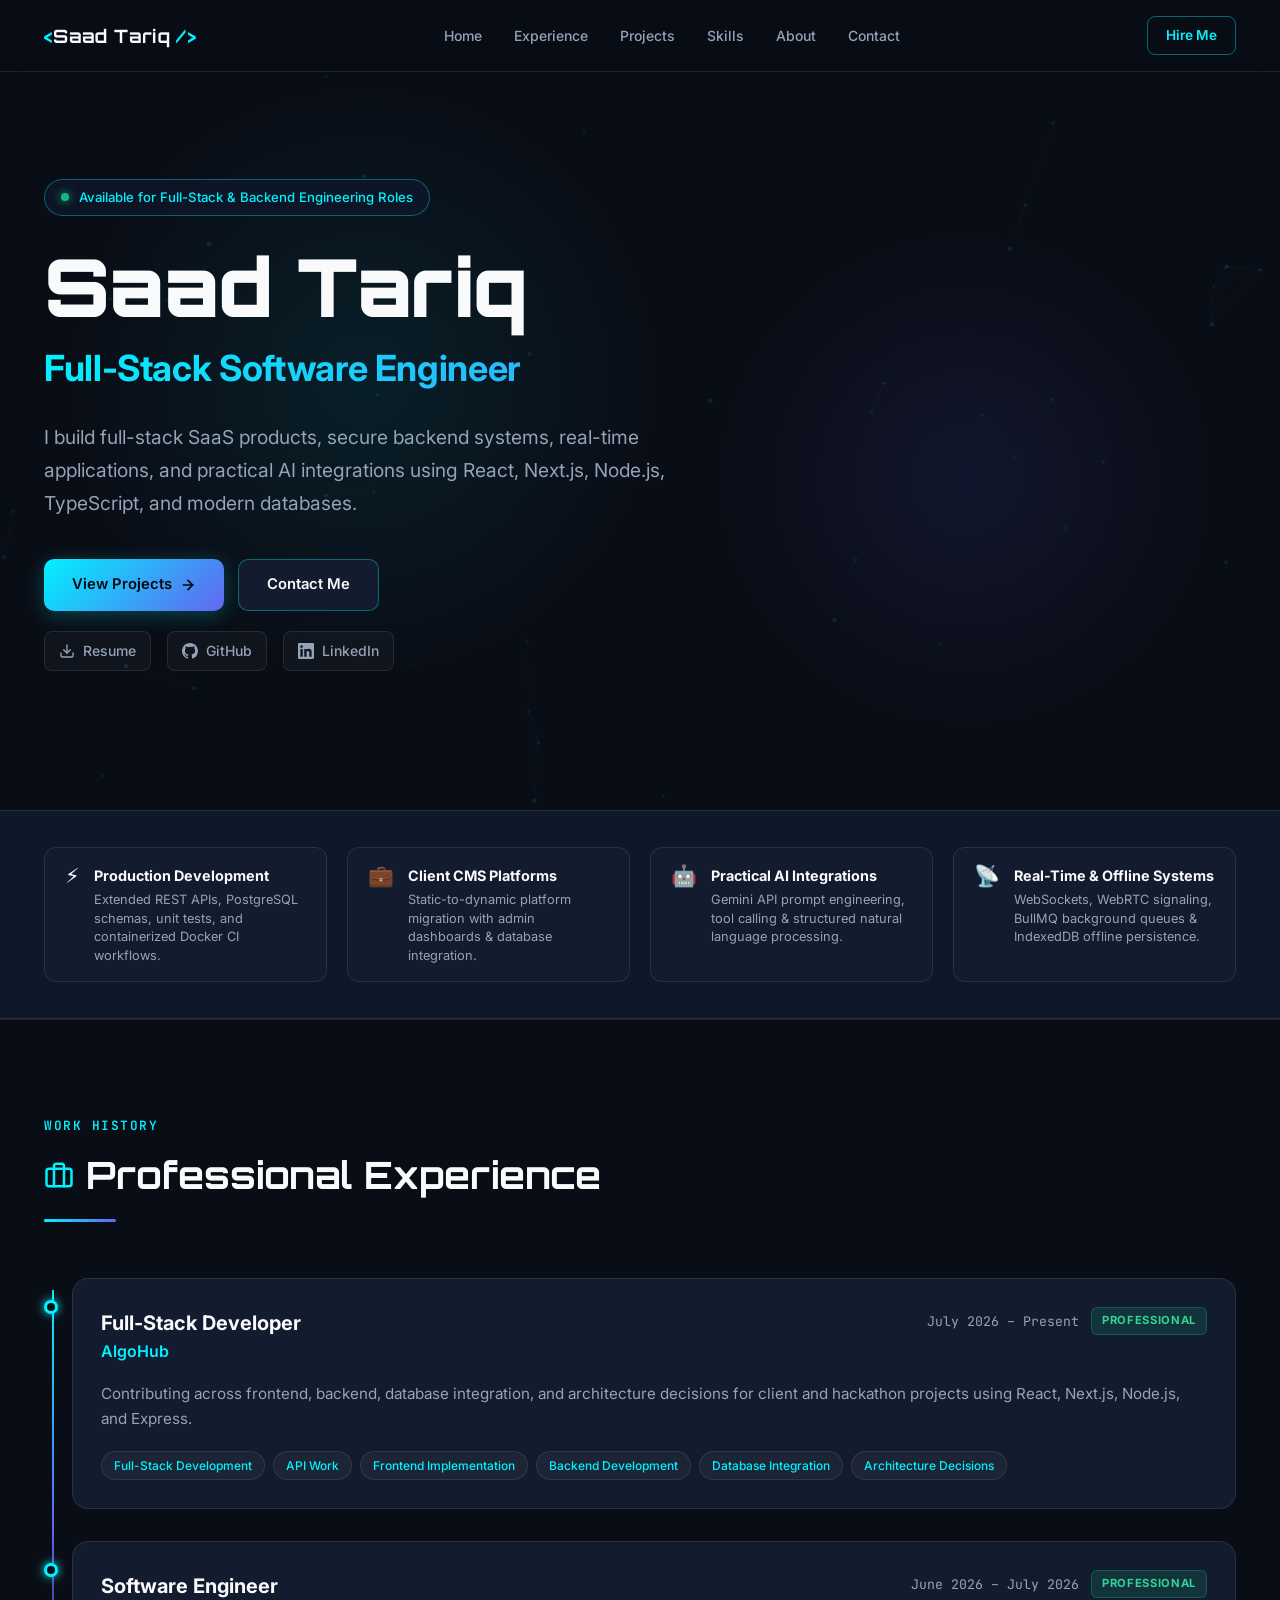
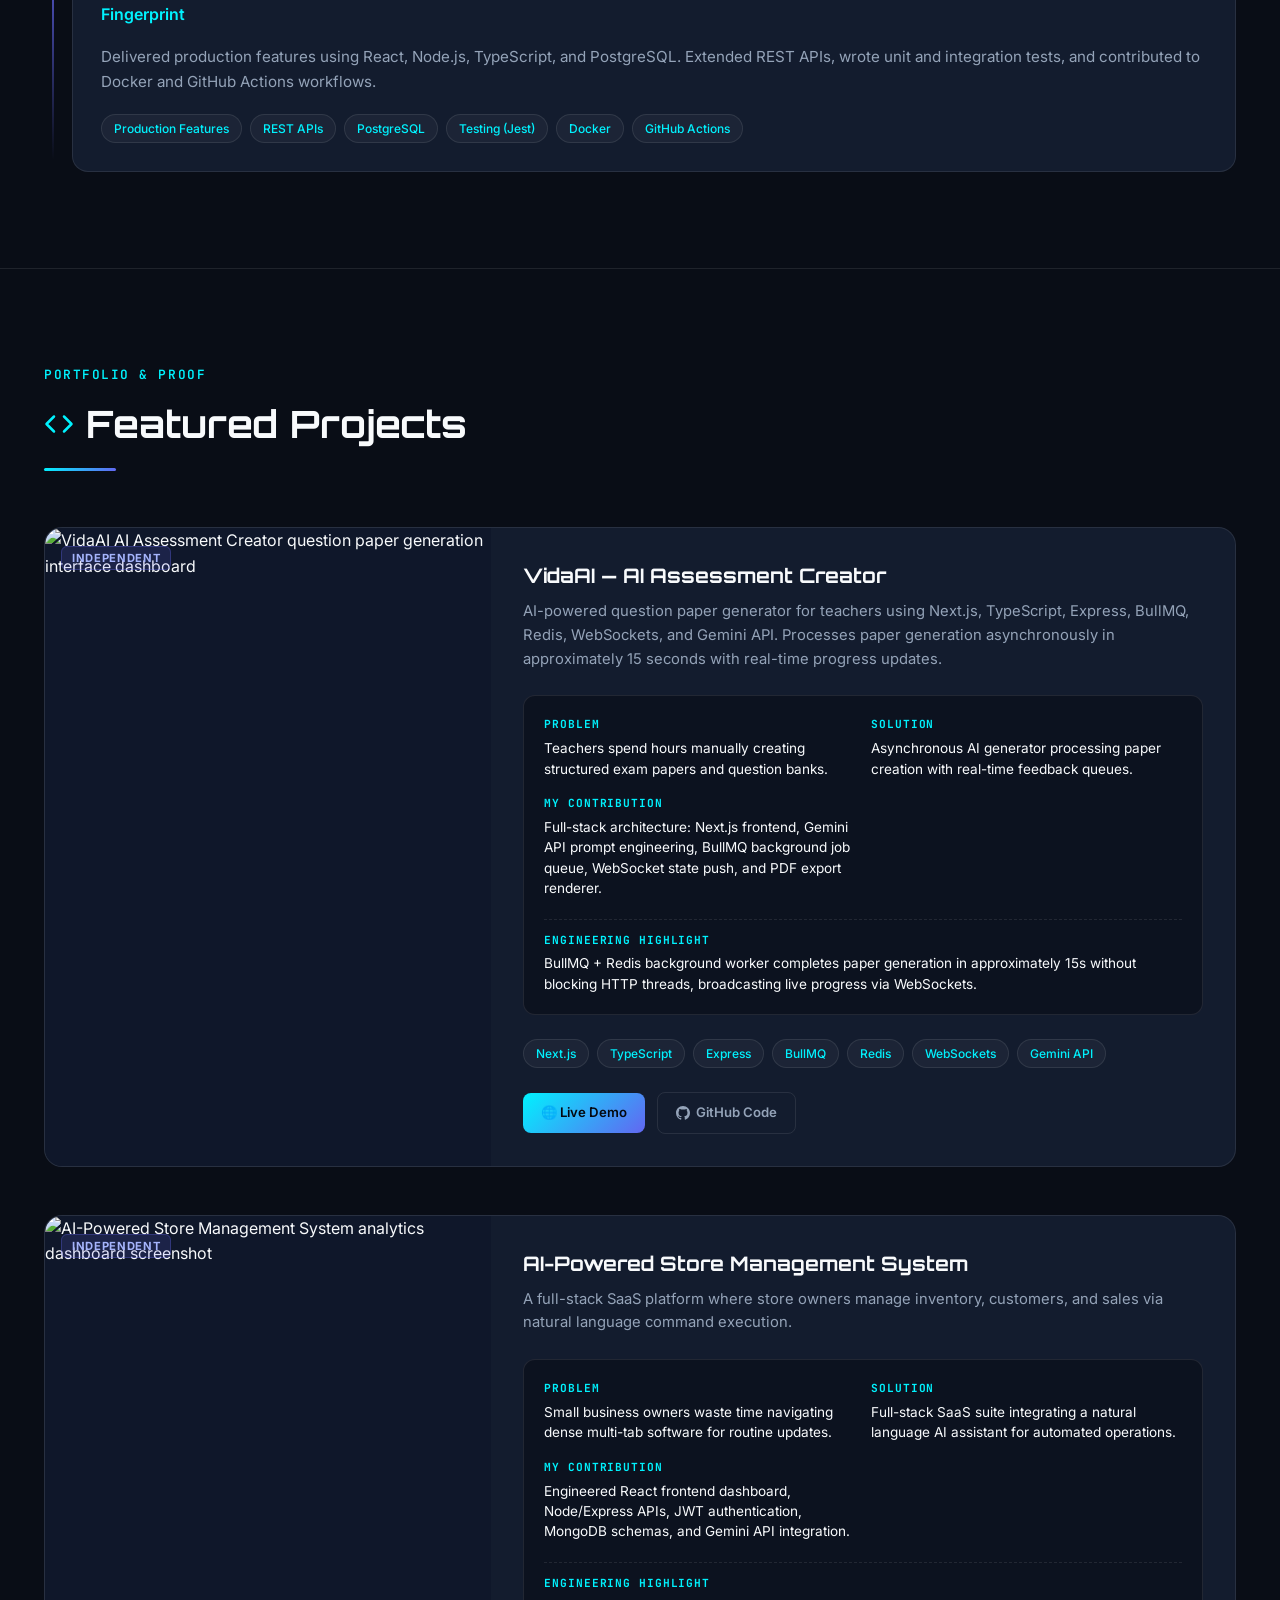
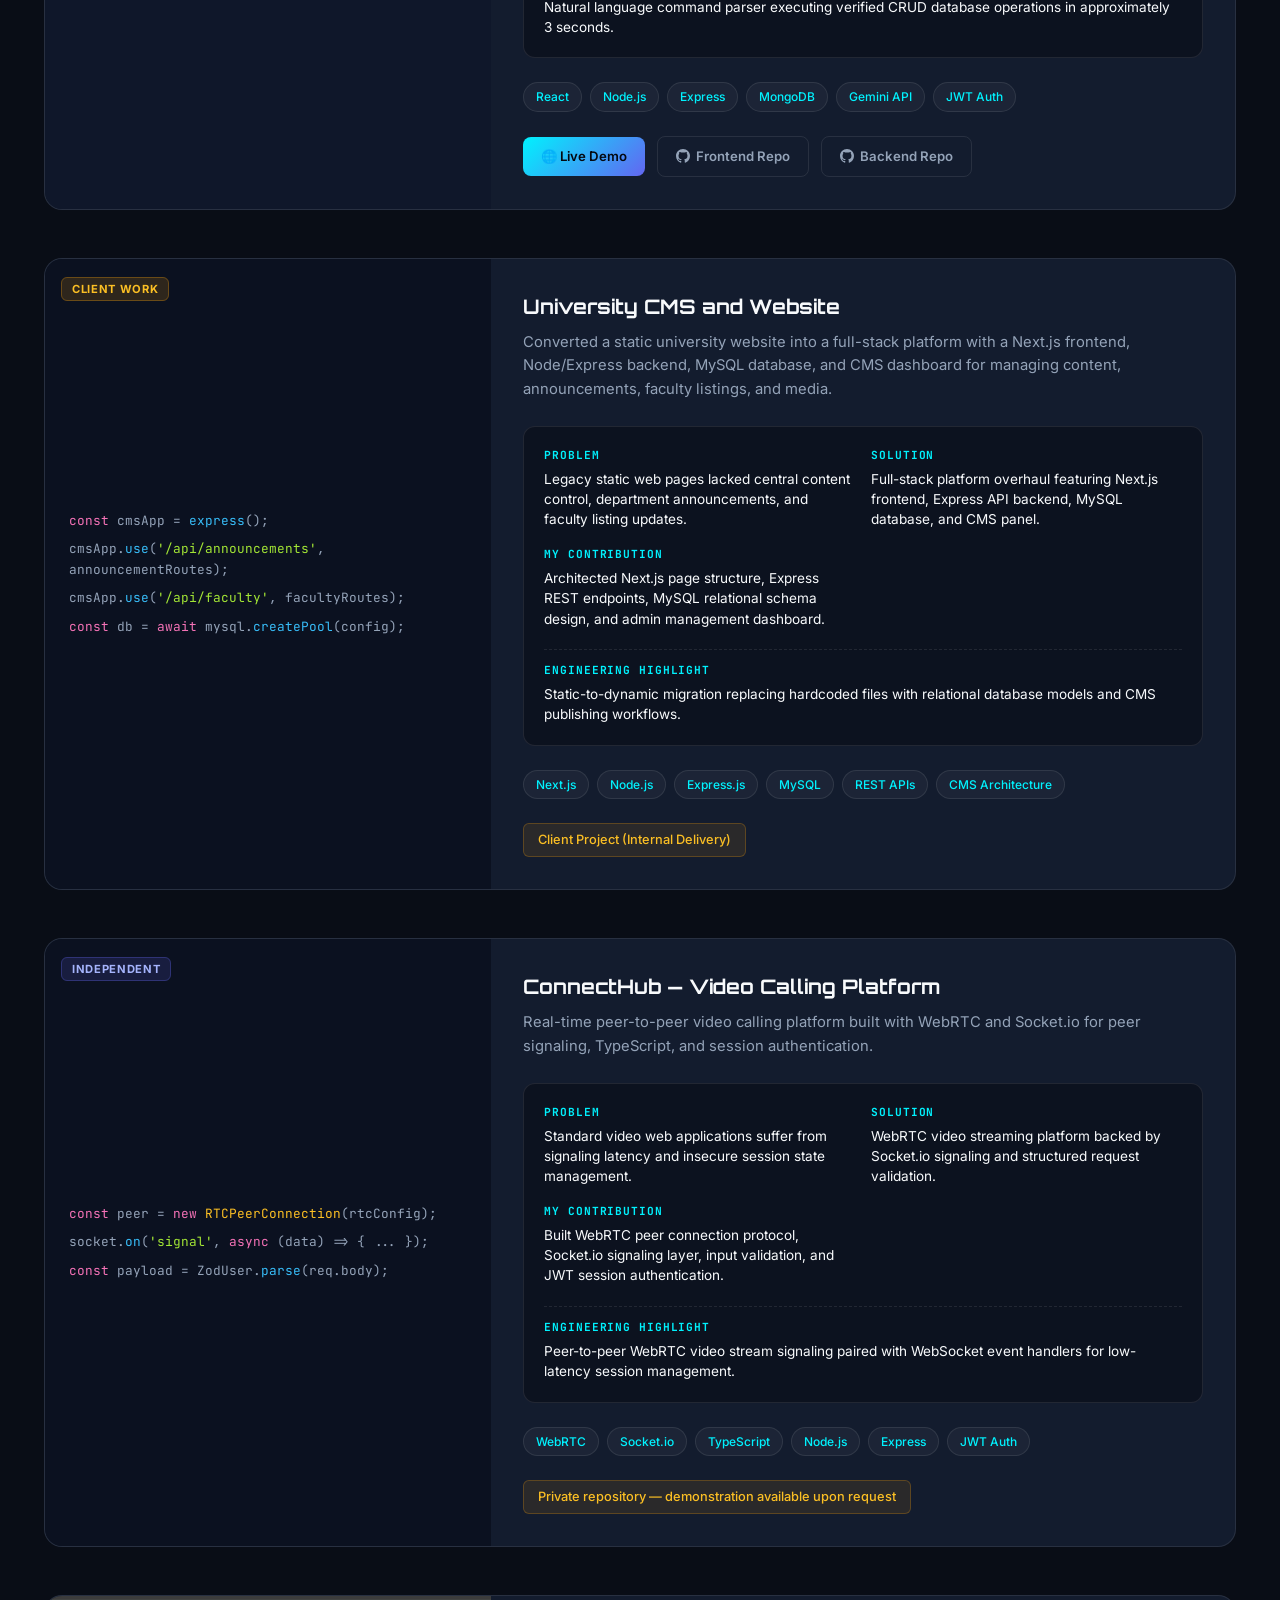
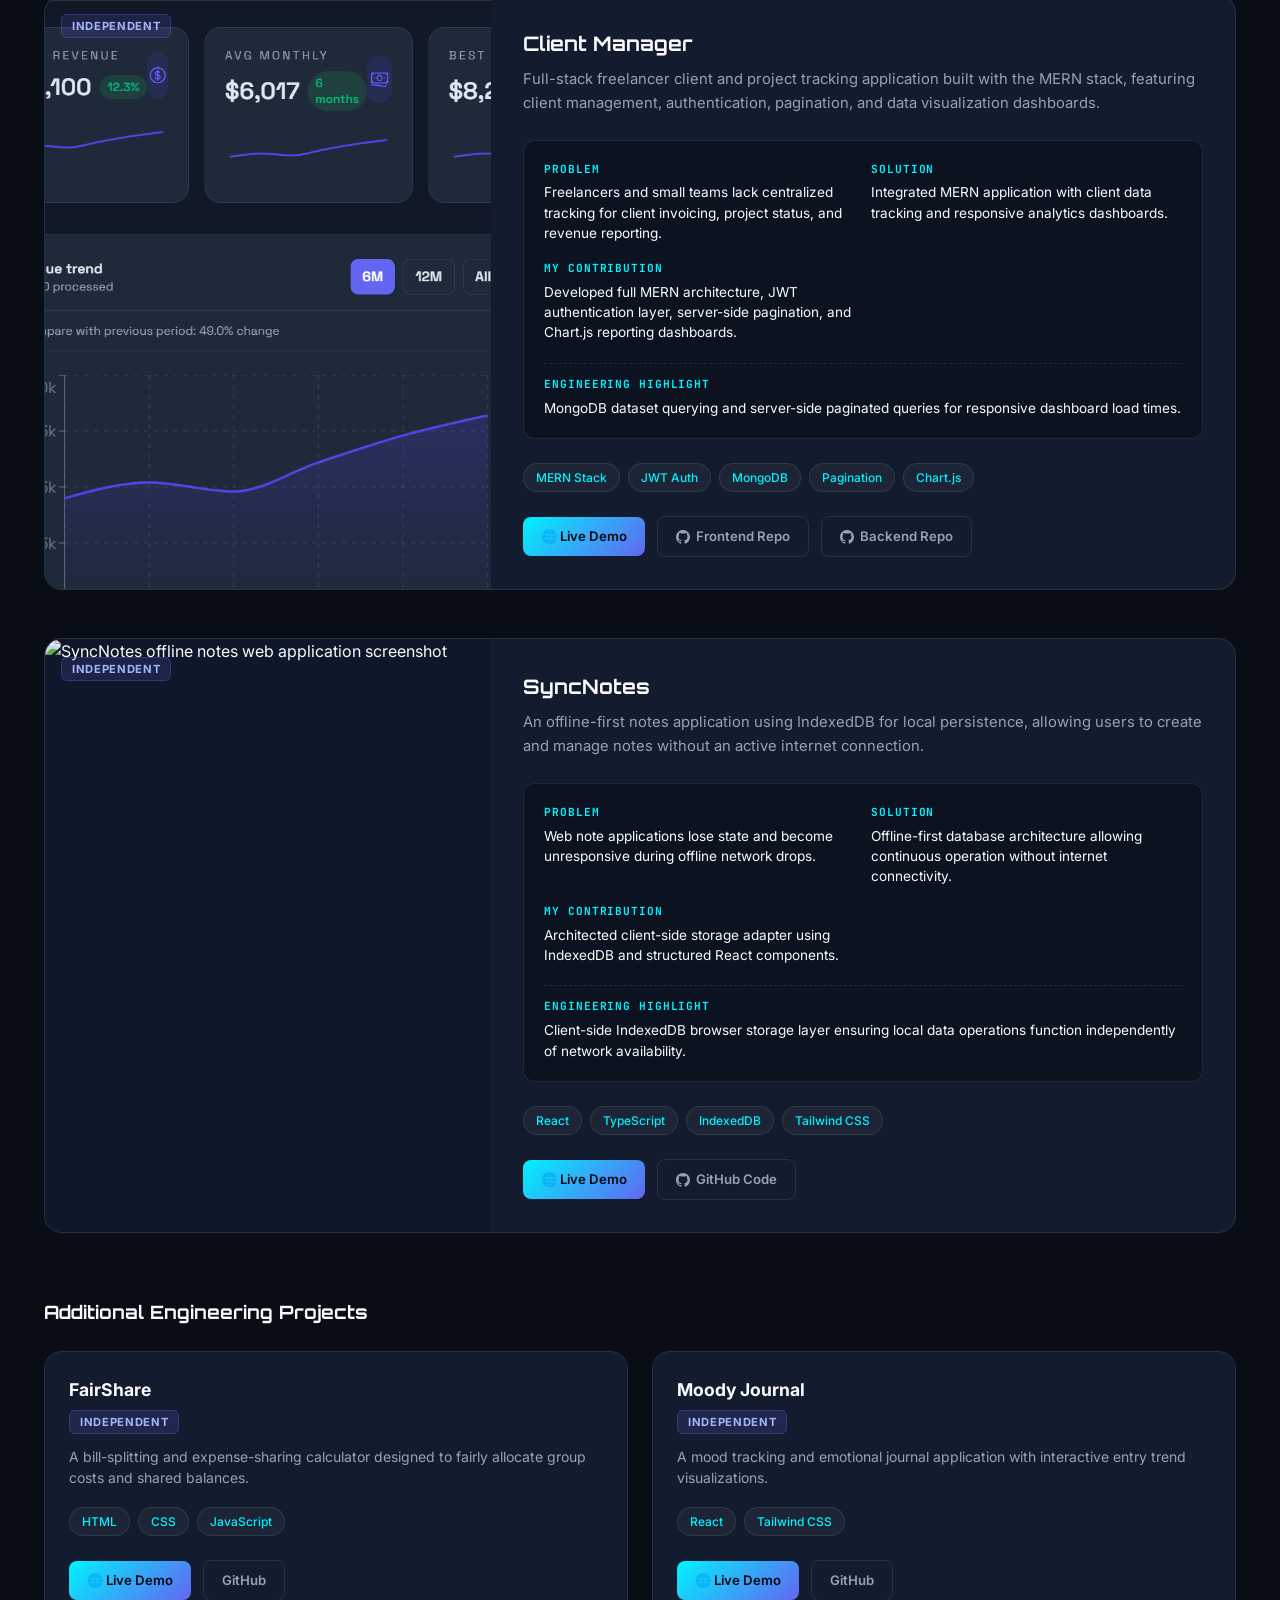
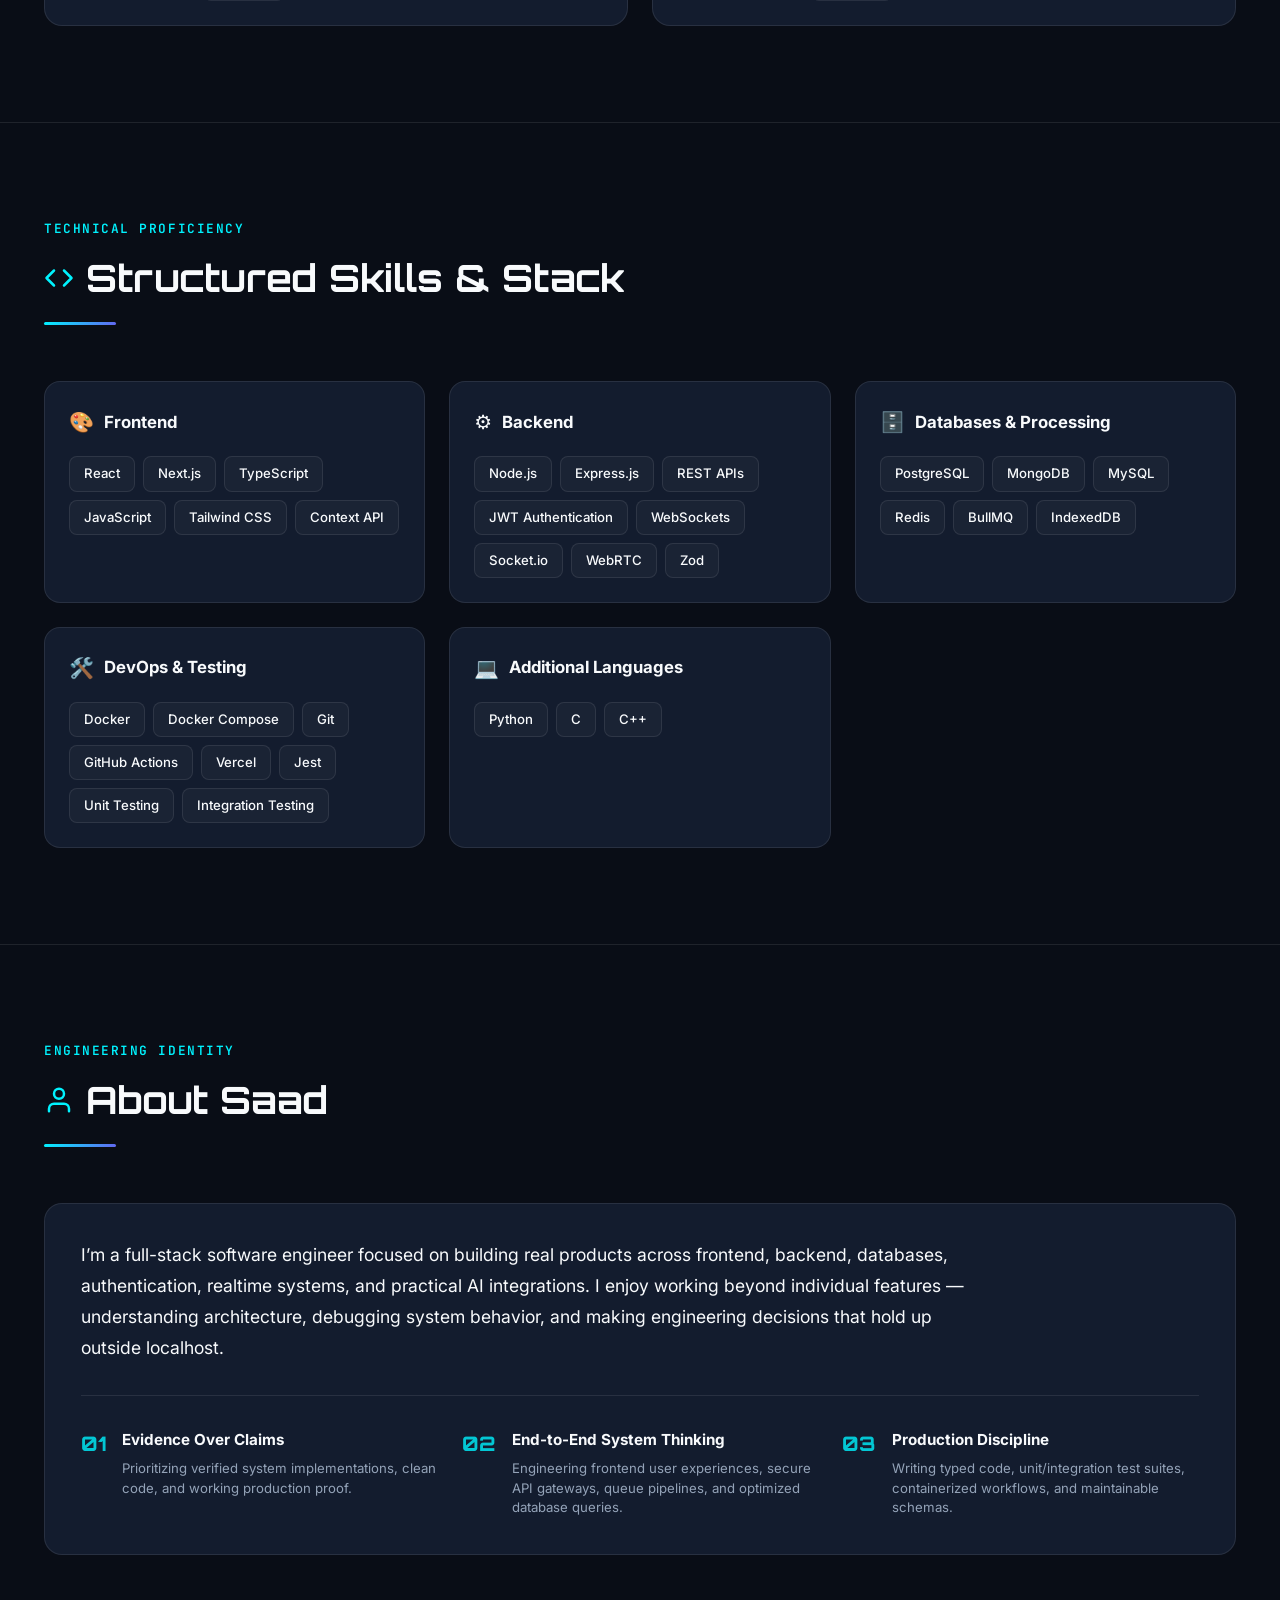
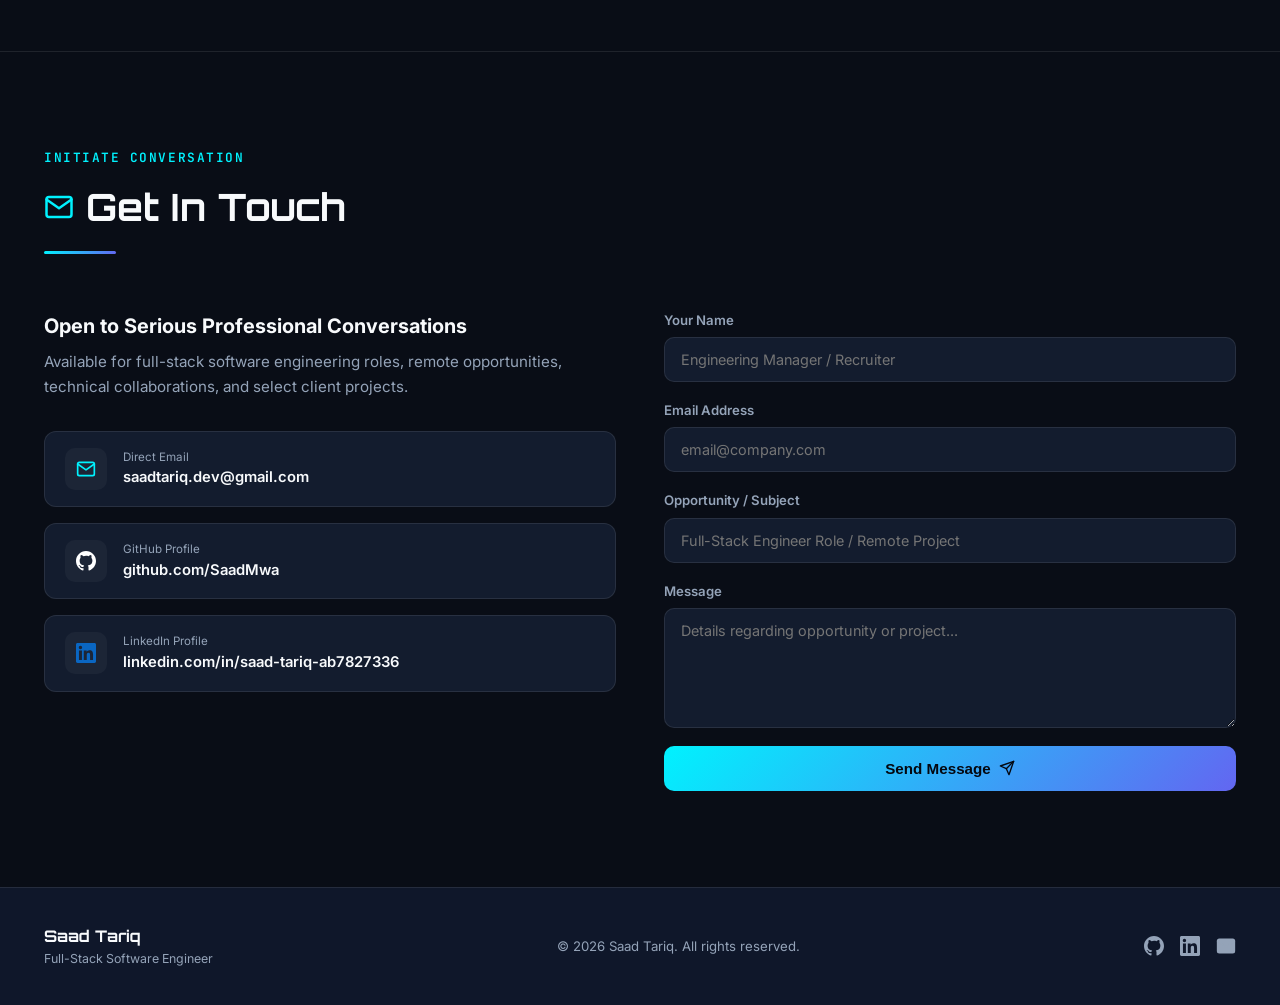
==== commit 3bb3e37b: "fix: correct project classifications, repair broken image paths, refine technical claims & accessibi" ====
--- a/index.html
+++ b/index.html
@@ -4,13 +4,25 @@
   <meta charset="UTF-8" />
   <meta name="viewport" content="width=device-width, initial-scale=1.0" />
   <title>Saad Tariq — Full-Stack Software Engineer</title>
-  <meta name="description" content="Portfolio of Saad Tariq, Full-Stack Software Engineer specializing in SaaS applications, secure backend systems, real-time applications, and practical AI integrations." />
-
-  <!-- OpenGraph -->
-  <meta property="og:title" content="Saad Tariq — Full-Stack Software Engineer" />
-  <meta property="og:description" content="I build full-stack SaaS products, secure backend systems, real-time applications, and practical AI integrations." />
+  <meta name="description" content="Portfolio of Saad Tariq, a full-stack software engineer building SaaS products, backend systems, real-time applications, and practical AI integrations." />
+  <meta name="theme-color" content="#090d16" />
+
+  <!-- Canonical URL -->
+  <link rel="canonical" href="https://saad-portfolio-sigma.vercel.app/" />
+
+  <!-- Open Graph / Facebook -->
   <meta property="og:type" content="website" />
   <meta property="og:url" content="https://saad-portfolio-sigma.vercel.app/" />
+  <meta property="og:title" content="Saad Tariq — Full-Stack Software Engineer" />
+  <meta property="og:description" content="Portfolio of Saad Tariq, a full-stack software engineer building SaaS products, backend systems, real-time applications, and practical AI integrations." />
+  <meta property="og:image" content="https://saad-portfolio-sigma.vercel.app/images/aisaas.png" />
+
+  <!-- Twitter -->
+  <meta name="twitter:card" content="summary_large_image" />
+  <meta name="twitter:url" content="https://saad-portfolio-sigma.vercel.app/" />
+  <meta name="twitter:title" content="Saad Tariq — Full-Stack Software Engineer" />
+  <meta name="twitter:description" content="Portfolio of Saad Tariq, a full-stack software engineer building SaaS products, backend systems, real-time applications, and practical AI integrations." />
+  <meta name="twitter:image" content="https://saad-portfolio-sigma.vercel.app/images/aisaas.png" />
 
   <!-- Fonts -->
   <link rel="preconnect" href="https://fonts.googleapis.com">
@@ -28,7 +40,7 @@
 </div>
 
 <!-- NAVBAR -->
-<nav>
+<nav aria-label="Main Navigation">
   <div class="nav-inner">
     <a href="#hero" class="nav-brand">
       <span class="brand-accent">&lt;</span>Saad Tariq<span class="brand-accent"> /&gt;</span>
@@ -43,7 +55,7 @@
     </ul>
     <div class="nav-actions">
       <a href="#contact" class="nav-hire">Hire Me</a>
-      <button class="nav-mobile-toggle" onclick="toggleMobileMenu()" aria-label="Toggle navigation menu">
+      <button class="nav-mobile-toggle" onclick="toggleMobileMenu()" aria-label="Toggle navigation menu" aria-expanded="false">
         <svg width="24" height="24" viewBox="0 0 24 24" fill="none" stroke="currentColor" stroke-width="2" stroke-linecap="round" stroke-linejoin="round"><line x1="3" y1="12" x2="21" y2="12"></line><line x1="3" y1="6" x2="21" y2="6"></line><line x1="3" y1="18" x2="21" y2="18"></line></svg>
       </button>
     </div>
@@ -61,7 +73,7 @@
 <main>
   <!-- HERO -->
   <section id="hero">
-    <canvas id="particle-canvas"></canvas>
+    <canvas id="particle-canvas" aria-hidden="true"></canvas>
     <div class="hero-glow-1"></div>
     <div class="hero-glow-2"></div>
     <div class="hero-content">
@@ -85,15 +97,15 @@
           <a href="#contact" class="btn btn-secondary">Contact Me</a>
         </div>
         <div class="hero-supporting-actions">
-          <a href="./Saad-Tariq-Resume.pdf" download="Saad-Tariq-Resume.pdf" class="btn-action" title="Download Resume">
+          <a href="./Saad-Tariq-Resume.pdf" target="_blank" rel="noopener noreferrer" download="Saad-Tariq-Resume.pdf" class="btn-action" title="Download Resume">
             <svg width="16" height="16" viewBox="0 0 24 24" fill="none" stroke="currentColor" stroke-width="2" stroke-linecap="round" stroke-linejoin="round"><path d="M21 15v4a2 2 0 0 1-2 2H5a2 2 0 0 1-2-2v-4"></path><polyline points="7 10 12 15 17 10"></polyline><line x1="12" y1="15" x2="12" y2="3"></line></svg>
             <span>Resume</span>
           </a>
-          <a href="https://github.com/SaadMwa" target="_blank" rel="noreferrer" class="btn-action" title="GitHub Profile">
+          <a href="https://github.com/SaadMwa" target="_blank" rel="noopener noreferrer" class="btn-action" title="GitHub Profile">
             <svg width="16" height="16" viewBox="0 0 24 24" fill="currentColor"><path d="M12 0C5.374 0 0 5.373 0 12c0 5.302 3.438 9.8 8.207 11.387.599.111.793-.261.793-.577v-2.234c-3.338.726-4.033-1.416-4.033-1.416-.546-1.387-1.333-1.756-1.333-1.756-1.089-.745.083-.729.083-.729 1.205.084 1.839 1.237 1.839 1.237 1.07 1.834 2.807 1.304 3.492.997.107-.775.418-1.305.762-1.604-2.665-.305-5.467-1.334-5.467-5.931 0-1.311.469-2.381 1.236-3.221-.124-.303-.535-1.524.117-3.176 0 0 1.008-.322 3.301 1.23A11.509 11.509 0 0112 5.803c1.02.005 2.047.138 3.006.404 2.291-1.552 3.297-1.23 3.297-1.23.653 1.653.242 2.874.118 3.176.77.84 1.235 1.911 1.235 3.221 0 4.609-2.807 5.624-5.479 5.921.43.372.823 1.102.823 2.222v3.293c0 .319.192.694.801.576C20.566 21.797 24 17.3 24 12c0-6.627-5.373-12-12-12z"/></svg>
             <span>GitHub</span>
           </a>
-          <a href="https://www.linkedin.com/in/saad-tariq-ab7827336/" target="_blank" rel="noreferrer" class="btn-action" title="LinkedIn Profile">
+          <a href="https://www.linkedin.com/in/saad-tariq-ab7827336/" target="_blank" rel="noopener noreferrer" class="btn-action" title="LinkedIn Profile">
             <svg width="16" height="16" viewBox="0 0 24 24" fill="currentColor"><path d="M20.447 20.452h-3.554v-5.569c0-1.328-.027-3.037-1.852-3.037-1.853 0-2.136 1.445-2.136 2.939v5.667H9.351V9h3.414v1.561h.046c.477-.9 1.637-1.85 3.37-1.85 3.601 0 4.267 2.37 4.267 5.455v6.286zM5.337 7.433a2.062 2.062 0 01-2.063-2.065 2.064 2.064 0 112.063 2.065zm1.782 13.019H3.555V9h3.564v11.452zM22.225 0H1.771C.792 0 0 .774 0 1.729v20.542C0 23.227.792 24 1.771 24h20.451C23.2 24 24 23.227 24 22.271V1.729C24 .774 23.2 0 22.222 0h.003z"/></svg>
             <span>LinkedIn</span>
           </a>
@@ -110,7 +122,7 @@
           <div class="cred-icon">⚡</div>
           <div class="cred-content">
             <h4>Production Development</h4>
-            <p>Extended REST APIs, PostgreSQL schemas, and containerized Docker CI workflows.</p>
+            <p>Extended REST APIs, PostgreSQL schemas, unit tests, and containerized Docker CI workflows.</p>
           </div>
         </div>
         <div class="cred-card">
@@ -131,7 +143,7 @@
           <div class="cred-icon">📡</div>
           <div class="cred-content">
             <h4>Real-Time & Offline Systems</h4>
-            <p>WebSockets, WebRTC signaling, BullMQ background queues & IndexedDB offline sync.</p>
+            <p>WebSockets, WebRTC signaling, BullMQ background queues & IndexedDB offline persistence.</p>
           </div>
         </div>
       </div>
@@ -228,14 +240,14 @@
         <!-- PROJECT 1: VidaAI -->
         <article class="project-card card-flagship reveal">
           <div class="card-image-wrap">
-            <img src="https://i.postimg.cc/rsdfHLk3/Capture.png" alt="VidaAI AI Assessment Creator screenshot" loading="lazy">
+            <img src="https://i.postimg.cc/rsdfHLk3/Capture.png" alt="VidaAI AI Assessment Creator question paper generation interface dashboard" loading="lazy">
             <div class="card-badge-overlay">
               <span class="badge badge-indep">INDEPENDENT</span>
             </div>
           </div>
           <div class="card-body">
             <h3 class="card-title">VidaAI — AI Assessment Creator</h3>
-            <p class="card-summary">Engineered an AI-powered question paper generator for teachers featuring background queue execution, real-time socket progress, and Gemini API prompt pipelines.</p>
+            <p class="card-summary">AI-powered question paper generator for teachers using Next.js, TypeScript, Express, BullMQ, Redis, WebSockets, and Gemini API. Processes paper generation asynchronously in approximately 15 seconds with real-time progress updates.</p>
 
             <div class="card-spec-grid">
               <div class="spec-item">
@@ -244,7 +256,7 @@
               </div>
               <div class="spec-item">
                 <span class="spec-label">SOLUTION</span>
-                <span class="spec-value">Asynchronous AI generator processing paper creation with real-time feedback.</span>
+                <span class="spec-value">Asynchronous AI generator processing paper creation with real-time feedback queues.</span>
               </div>
               <div class="spec-item">
                 <span class="spec-label">MY CONTRIBUTION</span>
@@ -252,7 +264,7 @@
               </div>
               <div class="spec-item spec-highlight">
                 <span class="spec-label">ENGINEERING HIGHLIGHT</span>
-                <span class="spec-value">BullMQ + Redis background worker completes paper generation in ~15s without blocking HTTP threads, broadcasting live progress via WebSockets.</span>
+                <span class="spec-value">BullMQ + Redis background worker completes paper generation in approximately 15s without blocking HTTP threads, broadcasting live progress via WebSockets.</span>
               </div>
             </div>
 
@@ -267,8 +279,8 @@
             </div>
 
             <div class="card-actions">
-              <a href="https://drive.google.com/file/d/1Yo-t9cwfGlr9FIYwv1H_dPck1BhtAsFB/view" target="_blank" rel="noreferrer" class="card-btn card-btn-live">🌐 Live Demo</a>
-              <a href="https://github.com/SaadMwa/Vida_AI-" target="_blank" rel="noreferrer" class="card-btn card-btn-github">
+              <a href="https://drive.google.com/file/d/1Yo-t9cwfGlr9FIYwv1H_dPck1BhtAsFB/view" target="_blank" rel="noopener noreferrer" class="card-btn card-btn-live">🌐 Live Demo</a>
+              <a href="https://github.com/SaadMwa/Vida_AI-" target="_blank" rel="noopener noreferrer" class="card-btn card-btn-github">
                 <svg width="14" height="14" viewBox="0 0 24 24" fill="currentColor"><path d="M12 0C5.374 0 0 5.373 0 12c0 5.302 3.438 9.8 8.207 11.387.599.111.793-.261.793-.577v-2.234c-3.338.726-4.033-1.416-4.033-1.416-.546-1.387-1.333-1.756-1.333-1.756-1.089-.745.083-.729.083-.729 1.205.084 1.839 1.237 1.839 1.237 1.07 1.834 2.807 1.304 3.492.997.107-.775.418-1.305.762-1.604-2.665-.305-5.467-1.334-5.467-5.931 0-1.311.469-2.381 1.236-3.221-.124-.303-.535-1.524.117-3.176 0 0 1.008-.322 3.301 1.23A11.509 11.509 0 0112 5.803c1.02.005 2.047.138 3.006.404 2.291-1.552 3.297-1.23 3.297-1.23.653 1.653.242 2.874.118 3.176.77.84 1.235 1.911 1.235 3.221 0 4.609-2.807 5.624-5.479 5.921.43.372.823 1.102.823 2.222v3.293c0 .319.192.694.801.576C20.566 21.797 24 17.3 24 12c0-6.627-5.373-12-12-12z"></path></svg>
                 GitHub Code
               </a>
@@ -279,14 +291,14 @@
         <!-- PROJECT 2: AI-Powered Store Management System -->
         <article class="project-card card-flagship reveal">
           <div class="card-image-wrap">
-            <img src="./images/aisaas.PNG" alt="AI-Powered Store Management System dashboard screenshot" loading="lazy">
+            <img src="./images/aisaas.png" alt="AI-Powered Store Management System analytics dashboard screenshot" loading="lazy">
             <div class="card-badge-overlay">
-              <span class="badge badge-prof">PROFESSIONAL</span>
+              <span class="badge badge-indep">INDEPENDENT</span>
             </div>
           </div>
           <div class="card-body">
             <h3 class="card-title">AI-Powered Store Management System</h3>
-            <p class="card-summary">A production-grade SaaS platform where store owners manage inventory, customers, and sales via natural language command execution.</p>
+            <p class="card-summary">A full-stack SaaS platform where store owners manage inventory, customers, and sales via natural language command execution.</p>
 
             <div class="card-spec-grid">
               <div class="spec-item">
@@ -303,7 +315,7 @@
               </div>
               <div class="spec-item spec-highlight">
                 <span class="spec-label">ENGINEERING HIGHLIGHT</span>
-                <span class="spec-value">Natural language command parser translating commands ('add 5 chairs at $50') into verified CRUD database operations within ~3 seconds.</span>
+                <span class="spec-value">Natural language command parser executing verified CRUD database operations in approximately 3 seconds.</span>
               </div>
             </div>
 
@@ -317,12 +329,12 @@
             </div>
 
             <div class="card-actions">
-              <a href="https://ai-saa-s-business-management-fronte.vercel.app/" target="_blank" rel="noreferrer" class="card-btn card-btn-live">🌐 Live Demo</a>
-              <a href="https://github.com/SaadMwa/AI-SaaS-Business-Management-Frontend" target="_blank" rel="noreferrer" class="card-btn card-btn-github">
+              <a href="https://ai-saa-s-business-management-fronte.vercel.app/" target="_blank" rel="noopener noreferrer" class="card-btn card-btn-live">🌐 Live Demo</a>
+              <a href="https://github.com/SaadMwa/AI-SaaS-Business-Management-Frontend" target="_blank" rel="noopener noreferrer" class="card-btn card-btn-github">
                 <svg width="14" height="14" viewBox="0 0 24 24" fill="currentColor"><path d="M12 0C5.374 0 0 5.373 0 12c0 5.302 3.438 9.8 8.207 11.387.599.111.793-.261.793-.577v-2.234c-3.338.726-4.033-1.416-4.033-1.416-.546-1.387-1.333-1.756-1.333-1.756-1.089-.745.083-.729.083-.729 1.205.084 1.839 1.237 1.839 1.237 1.07 1.834 2.807 1.304 3.492.997.107-.775.418-1.305.762-1.604-2.665-.305-5.467-1.334-5.467-5.931 0-1.311.469-2.381 1.236-3.221-.124-.303-.535-1.524.117-3.176 0 0 1.008-.322 3.301 1.23A11.509 11.509 0 0112 5.803c1.02.005 2.047.138 3.006.404 2.291-1.552 3.297-1.23 3.297-1.23.653 1.653.242 2.874.118 3.176.77.84 1.235 1.911 1.235 3.221 0 4.609-2.807 5.624-5.479 5.921.43.372.823 1.102.823 2.222v3.293c0 .319.192.694.801.576C20.566 21.797 24 17.3 24 12c0-6.627-5.373-12-12-12z"></path></svg>
                 Frontend Repo
               </a>
-              <a href="https://github.com/SaadMwa/AI-SaaS-Business-Management-Backend" target="_blank" rel="noreferrer" class="card-btn card-btn-github">
+              <a href="https://github.com/SaadMwa/AI-SaaS-Business-Management-Backend" target="_blank" rel="noopener noreferrer" class="card-btn card-btn-github">
                 <svg width="14" height="14" viewBox="0 0 24 24" fill="currentColor"><path d="M12 0C5.374 0 0 5.373 0 12c0 5.302 3.438 9.8 8.207 11.387.599.111.793-.261.793-.577v-2.234c-3.338.726-4.033-1.416-4.033-1.416-.546-1.387-1.333-1.756-1.333-1.756-1.089-.745.083-.729.083-.729 1.205.084 1.839 1.237 1.839 1.237 1.07 1.834 2.807 1.304 3.492.997.107-.775.418-1.305.762-1.604-2.665-.305-5.467-1.334-5.467-5.931 0-1.311.469-2.381 1.236-3.221-.124-.303-.535-1.524.117-3.176 0 0 1.008-.322 3.301 1.23A11.509 11.509 0 0112 5.803c1.02.005 2.047.138 3.006.404 2.291-1.552 3.297-1.23 3.297-1.23.653 1.653.242 2.874.118 3.176.77.84 1.235 1.911 1.235 3.221 0 4.609-2.807 5.624-5.479 5.921.43.372.823 1.102.823 2.222v3.293c0 .319.192.694.801.576C20.566 21.797 24 17.3 24 12c0-6.627-5.373-12-12-12z"></path></svg>
                 Backend Repo
               </a>
@@ -345,12 +357,12 @@
           </div>
           <div class="card-body">
             <h3 class="card-title">University CMS and Website</h3>
-            <p class="card-summary">Converted a static university website into a dynamic full-stack platform with a central administrative CMS dashboard.</p>
+            <p class="card-summary">Converted a static university website into a full-stack platform with a Next.js frontend, Node/Express backend, MySQL database, and CMS dashboard for managing content, announcements, faculty listings, and media.</p>
 
             <div class="card-spec-grid">
               <div class="spec-item">
                 <span class="spec-label">PROBLEM</span>
-                <span class="spec-value">Legacy static web pages lacked dynamic content control, announcement updates, and faculty directories.</span>
+                <span class="spec-value">Legacy static web pages lacked central content control, department announcements, and faculty listing updates.</span>
               </div>
               <div class="spec-item">
                 <span class="spec-label">SOLUTION</span>
@@ -358,11 +370,11 @@
               </div>
               <div class="spec-item">
                 <span class="spec-label">MY CONTRIBUTION</span>
-                <span class="spec-value">Architected Next.js page structure, Express REST endpoints, MySQL relational schema design, and role-based admin management dashboard.</span>
+                <span class="spec-value">Architected Next.js page structure, Express REST endpoints, MySQL relational schema design, and admin management dashboard.</span>
               </div>
               <div class="spec-item spec-highlight">
                 <span class="spec-label">ENGINEERING HIGHLIGHT</span>
-                <span class="spec-value">Static-to-dynamic migration replacing hardcoded files with relational database models and secure CMS publishing flows.</span>
+                <span class="spec-value">Static-to-dynamic migration replacing hardcoded files with relational database models and CMS publishing workflows.</span>
               </div>
             </div>
 
@@ -395,7 +407,7 @@
           </div>
           <div class="card-body">
             <h3 class="card-title">ConnectHub — Video Calling Platform</h3>
-            <p class="card-summary">Real-time peer-to-peer video conferencing platform with WebSockets, WebRTC mesh signaling, and secure token session rotation.</p>
+            <p class="card-summary">Real-time peer-to-peer video calling platform built with WebRTC and Socket.io for peer signaling, TypeScript, and session authentication.</p>
 
             <div class="card-spec-grid">
               <div class="spec-item">
@@ -404,15 +416,15 @@
               </div>
               <div class="spec-item">
                 <span class="spec-label">SOLUTION</span>
-                <span class="spec-value">High-performance WebRTC video streaming platform backed by Socket.io signaling and strict schema validation.</span>
+                <span class="spec-value">WebRTC video streaming platform backed by Socket.io signaling and structured request validation.</span>
               </div>
               <div class="spec-item">
                 <span class="spec-label">MY CONTRIBUTION</span>
-                <span class="spec-value">Built WebRTC peer connection protocol, Socket.io signaling server, Zod payload validation layer, and JWT refresh-token rotation.</span>
+                <span class="spec-value">Built WebRTC peer connection protocol, Socket.io signaling layer, input validation, and JWT session authentication.</span>
               </div>
               <div class="spec-item spec-highlight">
                 <span class="spec-label">ENGINEERING HIGHLIGHT</span>
-                <span class="spec-value">WebRTC P2P signaling with Socket.io fallback, type-safe Zod runtime checks, and JWT token rotation for long-lived secure calls.</span>
+                <span class="spec-value">Peer-to-peer WebRTC video stream signaling paired with WebSocket event handlers for low-latency session management.</span>
               </div>
             </div>
 
@@ -420,16 +432,13 @@
               <span class="tag">WebRTC</span>
               <span class="tag">Socket.io</span>
               <span class="tag">TypeScript</span>
-              <span class="tag">PostgreSQL</span>
-              <span class="tag">Zod</span>
+              <span class="tag">Node.js</span>
+              <span class="tag">Express</span>
               <span class="tag">JWT Auth</span>
             </div>
 
             <div class="card-actions">
-              <a href="https://github.com/SaadMwa" target="_blank" rel="noreferrer" class="card-btn card-btn-github">
-                <svg width="14" height="14" viewBox="0 0 24 24" fill="currentColor"><path d="M12 0C5.374 0 0 5.373 0 12c0 5.302 3.438 9.8 8.207 11.387.599.111.793-.261.793-.577v-2.234c-3.338.726-4.033-1.416-4.033-1.416-.546-1.387-1.333-1.756-1.333-1.756-1.089-.745.083-.729.083-.729 1.205.084 1.839 1.237 1.839 1.237 1.07 1.834 2.807 1.304 3.492.997.107-.775.418-1.305.762-1.604-2.665-.305-5.467-1.334-5.467-5.931 0-1.311.469-2.381 1.236-3.221-.124-.303-.535-1.524.117-3.176 0 0 1.008-.322 3.301 1.23A11.509 11.509 0 0112 5.803c1.02.005 2.047.138 3.006.404 2.291-1.552 3.297-1.23 3.297-1.23.653 1.653.242 2.874.118 3.176.77.84 1.235 1.911 1.235 3.221 0 4.609-2.807 5.624-5.479 5.921.43.372.823 1.102.823 2.222v3.293c0 .319.192.694.801.576C20.566 21.797 24 17.3 24 12c0-6.627-5.373-12-12-12z"></path></svg>
-                GitHub Profile
-              </a>
+              <span class="card-note-badge">Private repository — demonstration available upon request</span>
             </div>
           </div>
         </article>
@@ -437,31 +446,31 @@
         <!-- PROJECT 5: Client Manager -->
         <article class="project-card card-flagship reveal">
           <div class="card-image-wrap">
-            <img src="./images/cleint.PNG" alt="Client Manager analytics dashboard screenshot" loading="lazy">
+            <img src="./images/client.png" alt="Client Manager analytics dashboard screenshot" loading="lazy">
             <div class="card-badge-overlay">
-              <span class="badge badge-prof">PROFESSIONAL</span>
+              <span class="badge badge-indep">INDEPENDENT</span>
             </div>
           </div>
           <div class="card-body">
             <h3 class="card-title">Client Manager</h3>
-            <p class="card-summary">Full-stack client and project management suite featuring AI financial insights, paginated query handling, and analytics charts.</p>
+            <p class="card-summary">Full-stack freelancer client and project tracking application built with the MERN stack, featuring client management, authentication, pagination, and data visualization dashboards.</p>
 
             <div class="card-spec-grid">
               <div class="spec-item">
                 <span class="spec-label">PROBLEM</span>
-                <span class="spec-value">Freelancers and small teams lack centralized tracking for client invoicing, status, and revenue analytics.</span>
+                <span class="spec-value">Freelancers and small teams lack centralized tracking for client invoicing, project status, and revenue reporting.</span>
               </div>
               <div class="spec-item">
                 <span class="spec-label">SOLUTION</span>
-                <span class="spec-value">Integrated MERN application with automated financial analytics and responsive client dashboards.</span>
+                <span class="spec-value">Integrated MERN application with client data tracking and responsive analytics dashboards.</span>
               </div>
               <div class="spec-item">
                 <span class="spec-label">MY CONTRIBUTION</span>
-                <span class="spec-value">Developed full MERN architecture, JWT authentication layer, server-side pagination, and Chart.js reporting.</span>
+                <span class="spec-value">Developed full MERN architecture, JWT authentication layer, server-side pagination, and Chart.js reporting dashboards.</span>
               </div>
               <div class="spec-item spec-highlight">
                 <span class="spec-label">ENGINEERING HIGHLIGHT</span>
-                <span class="spec-value">Optimized MongoDB aggregation pipelines and paginated dataset queries for fast dashboard load times.</span>
+                <span class="spec-value">MongoDB dataset querying and server-side paginated queries for responsive dashboard load times.</span>
               </div>
             </div>
 
@@ -469,18 +478,17 @@
               <span class="tag">MERN Stack</span>
               <span class="tag">JWT Auth</span>
               <span class="tag">MongoDB</span>
-              <span class="tag">AI Insights</span>
               <span class="tag">Pagination</span>
-              <span class="tag">Charts</span>
+              <span class="tag">Chart.js</span>
             </div>
 
             <div class="card-actions">
-              <a href="https://client-manager-frontend-vwyz.vercel.app" target="_blank" rel="noreferrer" class="card-btn card-btn-live">🌐 Live Demo</a>
-              <a href="https://github.com/SaadMwa/ClientManager-frontend" target="_blank" rel="noreferrer" class="card-btn card-btn-github">
+              <a href="https://client-manager-frontend-vwyz.vercel.app" target="_blank" rel="noopener noreferrer" class="card-btn card-btn-live">🌐 Live Demo</a>
+              <a href="https://github.com/SaadMwa/ClientManager-frontend" target="_blank" rel="noopener noreferrer" class="card-btn card-btn-github">
                 <svg width="14" height="14" viewBox="0 0 24 24" fill="currentColor"><path d="M12 0C5.374 0 0 5.373 0 12c0 5.302 3.438 9.8 8.207 11.387.599.111.793-.261.793-.577v-2.234c-3.338.726-4.033-1.416-4.033-1.416-.546-1.387-1.333-1.756-1.333-1.756-1.089-.745.083-.729.083-.729 1.205.084 1.839 1.237 1.839 1.237 1.07 1.834 2.807 1.304 3.492.997.107-.775.418-1.305.762-1.604-2.665-.305-5.467-1.334-5.467-5.931 0-1.311.469-2.381 1.236-3.221-.124-.303-.535-1.524.117-3.176 0 0 1.008-.322 3.301 1.23A11.509 11.509 0 0112 5.803c1.02.005 2.047.138 3.006.404 2.291-1.552 3.297-1.23 3.297-1.23.653 1.653.242 2.874.118 3.176.77.84 1.235 1.911 1.235 3.221 0 4.609-2.807 5.624-5.479 5.921.43.372.823 1.102.823 2.222v3.293c0 .319.192.694.801.576C20.566 21.797 24 17.3 24 12c0-6.627-5.373-12-12-12z"></path></svg>
                 Frontend Repo
               </a>
-              <a href="https://github.com/SaadMwa/ClientManager-Backend" target="_blank" rel="noreferrer" class="card-btn card-btn-github">
+              <a href="https://github.com/SaadMwa/ClientManager-Backend" target="_blank" rel="noopener noreferrer" class="card-btn card-btn-github">
                 <svg width="14" height="14" viewBox="0 0 24 24" fill="currentColor"><path d="M12 0C5.374 0 0 5.373 0 12c0 5.302 3.438 9.8 8.207 11.387.599.111.793-.261.793-.577v-2.234c-3.338.726-4.033-1.416-4.033-1.416-.546-1.387-1.333-1.756-1.333-1.756-1.089-.745.083-.729.083-.729 1.205.084 1.839 1.237 1.839 1.237 1.07 1.834 2.807 1.304 3.492.997.107-.775.418-1.305.762-1.604-2.665-.305-5.467-1.334-5.467-5.931 0-1.311.469-2.381 1.236-3.221-.124-.303-.535-1.524.117-3.176 0 0 1.008-.322 3.301 1.23A11.509 11.509 0 0112 5.803c1.02.005 2.047.138 3.006.404 2.291-1.552 3.297-1.23 3.297-1.23.653 1.653.242 2.874.118 3.176.77.84 1.235 1.911 1.235 3.221 0 4.609-2.807 5.624-5.479 5.921.43.372.823 1.102.823 2.222v3.293c0 .319.192.694.801.576C20.566 21.797 24 17.3 24 12c0-6.627-5.373-12-12-12z"></path></svg>
                 Backend Repo
               </a>
@@ -491,14 +499,14 @@
         <!-- PROJECT 6: SyncNotes -->
         <article class="project-card card-flagship reveal">
           <div class="card-image-wrap">
-            <img src="./images/syncnotes.PNG" alt="SyncNotes offline notes app screenshot" loading="lazy">
+            <img src="./images/syncnotes.png" alt="SyncNotes offline notes web application screenshot" loading="lazy">
             <div class="card-badge-overlay">
               <span class="badge badge-indep">INDEPENDENT</span>
             </div>
           </div>
           <div class="card-body">
             <h3 class="card-title">SyncNotes</h3>
-            <p class="card-summary">Offline-first web notes application with local browser database persistence and automatic cloud synchronization on reconnection.</p>
+            <p class="card-summary">An offline-first notes application using IndexedDB for local persistence, allowing users to create and manage notes without an active internet connection.</p>
 
             <div class="card-spec-grid">
               <div class="spec-item">
@@ -507,15 +515,15 @@
               </div>
               <div class="spec-item">
                 <span class="spec-label">SOLUTION</span>
-                <span class="spec-value">Offline-first database architecture guaranteeing 100% functionality without active internet access.</span>
+                <span class="spec-value">Offline-first database architecture allowing continuous operation without internet connectivity.</span>
               </div>
               <div class="spec-item">
                 <span class="spec-label">MY CONTRIBUTION</span>
-                <span class="spec-value">Architected local database layer using IndexedDB, connection status monitoring, and background sync queues.</span>
+                <span class="spec-value">Architected client-side storage adapter using IndexedDB and structured React components.</span>
               </div>
               <div class="spec-item spec-highlight">
                 <span class="spec-label">ENGINEERING HIGHLIGHT</span>
-                <span class="spec-value">Client-side IndexedDB database layer for zero-latency local operations and automatic background reconciliation on network recovery.</span>
+                <span class="spec-value">Client-side IndexedDB browser storage layer ensuring local data operations function independently of network availability.</span>
               </div>
             </div>
 
@@ -527,8 +535,8 @@
             </div>
 
             <div class="card-actions">
-              <a href="https://syncnotes-omega.vercel.app/" target="_blank" rel="noreferrer" class="card-btn card-btn-live">🌐 Live Demo</a>
-              <a href="https://github.com/SaadMwa/syncnotes" target="_blank" rel="noreferrer" class="card-btn card-btn-github">
+              <a href="https://syncnotes-omega.vercel.app/" target="_blank" rel="noopener noreferrer" class="card-btn card-btn-live">🌐 Live Demo</a>
+              <a href="https://github.com/SaadMwa/syncnotes" target="_blank" rel="noopener noreferrer" class="card-btn card-btn-github">
                 <svg width="14" height="14" viewBox="0 0 24 24" fill="currentColor"><path d="M12 0C5.374 0 0 5.373 0 12c0 5.302 3.438 9.8 8.207 11.387.599.111.793-.261.793-.577v-2.234c-3.338.726-4.033-1.416-4.033-1.416-.546-1.387-1.333-1.756-1.333-1.756-1.089-.745.083-.729.083-.729 1.205.084 1.839 1.237 1.839 1.237 1.07 1.834 2.807 1.304 3.492.997.107-.775.418-1.305.762-1.604-2.665-.305-5.467-1.334-5.467-5.931 0-1.311.469-2.381 1.236-3.221-.124-.303-.535-1.524.117-3.176 0 0 1.008-.322 3.301 1.23A11.509 11.509 0 0112 5.803c1.02.005 2.047.138 3.006.404 2.291-1.552 3.297-1.23 3.297-1.23.653 1.653.242 2.874.118 3.176.77.84 1.235 1.911 1.235 3.221 0 4.609-2.807 5.624-5.479 5.921.43.372.823 1.102.823 2.222v3.293c0 .319.192.694.801.576C20.566 21.797 24 17.3 24 12c0-6.627-5.373-12-12-12z"></path></svg>
                 GitHub Code
               </a>
@@ -557,8 +565,8 @@
               <span class="tag">JavaScript</span>
             </div>
             <div class="card-actions">
-              <a href="https://saadmwa.github.io/bill-splitter-webapp-saad/" target="_blank" rel="noreferrer" class="card-btn card-btn-live">🌐 Live Demo</a>
-              <a href="https://github.com/SaadMwa/bill-splitter-webapp-saad.git" target="_blank" rel="noreferrer" class="card-btn card-btn-github">GitHub</a>
+              <a href="https://saadmwa.github.io/bill-splitter-webapp-saad/" target="_blank" rel="noopener noreferrer" class="card-btn card-btn-live">🌐 Live Demo</a>
+              <a href="https://github.com/SaadMwa/bill-splitter-webapp-saad.git" target="_blank" rel="noopener noreferrer" class="card-btn card-btn-github">GitHub</a>
             </div>
           </article>
 
@@ -576,8 +584,8 @@
               <span class="tag">Tailwind CSS</span>
             </div>
             <div class="card-actions">
-              <a href="https://saadmwa.github.io/Moody_Journal/" target="_blank" rel="noreferrer" class="card-btn card-btn-live">🌐 Live Demo</a>
-              <a href="https://github.com/SaadMwa/Moody_Journal" target="_blank" rel="noreferrer" class="card-btn card-btn-github">GitHub</a>
+              <a href="https://saadmwa.github.io/Moody_Journal/" target="_blank" rel="noopener noreferrer" class="card-btn card-btn-live">🌐 Live Demo</a>
+              <a href="https://github.com/SaadMwa/Moody_Journal" target="_blank" rel="noopener noreferrer" class="card-btn card-btn-github">GitHub</a>
             </div>
           </article>
 
@@ -757,7 +765,7 @@
                 <div class="contact-item-value">saadtariq.dev@gmail.com</div>
               </div>
             </a>
-            <a href="https://github.com/SaadMwa" target="_blank" rel="noreferrer" class="contact-item">
+            <a href="https://github.com/SaadMwa" target="_blank" rel="noopener noreferrer" class="contact-item">
               <div class="contact-item-icon icon-github">
                 <svg width="20" height="20" viewBox="0 0 24 24" fill="white"><path d="M12 0C5.374 0 0 5.373 0 12c0 5.302 3.438 9.8 8.207 11.387.599.111.793-.261.793-.577v-2.234c-3.338.726-4.033-1.416-4.033-1.416-.546-1.387-1.333-1.756-1.333-1.756-1.089-.745.083-.729.083-.729 1.205.084 1.839 1.237 1.839 1.237 1.07 1.834 2.807 1.304 3.492.997.107-.775.418-1.305.762-1.604-2.665-.305-5.467-1.334-5.467-5.931 0-1.311.469-2.381 1.236-3.221-.124-.303-.535-1.524.117-3.176 0 0 1.008-.322 3.301 1.23A11.509 11.509 0 0112 5.803c1.02.005 2.047.138 3.006.404 2.291-1.552 3.297-1.23 3.297-1.23.653 1.653.242 2.874.118 3.176.77.84 1.235 1.911 1.235 3.221 0 4.609-2.807 5.624-5.479 5.921.43.372.823 1.102.823 2.222v3.293c0 .319.192.694.801.576C20.566 21.797 24 17.3 24 12c0-6.627-5.373-12-12-12z"/></svg>
               </div>
@@ -766,7 +774,7 @@
                 <div class="contact-item-value">github.com/SaadMwa</div>
               </div>
             </a>
-            <a href="https://www.linkedin.com/in/saad-tariq-ab7827336/" target="_blank" rel="noreferrer" class="contact-item">
+            <a href="https://www.linkedin.com/in/saad-tariq-ab7827336/" target="_blank" rel="noopener noreferrer" class="contact-item">
               <div class="contact-item-icon icon-linkedin">
                 <svg width="20" height="20" viewBox="0 0 24 24" fill="#0a66c2"><path d="M20.447 20.452h-3.554v-5.569c0-1.328-.027-3.037-1.852-3.037-1.853 0-2.136 1.445-2.136 2.939v5.667H9.351V9h3.414v1.561h.046c.477-.9 1.637-1.85 3.37-1.85 3.601 0 4.267 2.37 4.267 5.455v6.286zM5.337 7.433a2.062 2.062 0 01-2.063-2.065 2.064 2.064 0 112.063 2.065zm1.782 13.019H3.555V9h3.564v11.452zM22.225 0H1.771C.792 0 0 .774 0 1.729v20.542C0 23.227.792 24 1.771 24h20.451C23.2 24 24 23.227 24 22.271V1.729C24 .774 23.2 0 22.222 0h.003z"/></svg>
               </div>
@@ -779,7 +787,7 @@
         </div>
 
         <div class="reveal reveal-delay-1">
-          <form class="contact-form" id="contactForm">
+          <form class="contact-form" id="contactForm" novalidate>
             <div class="form-field">
               <label for="name">Your Name</label>
               <input type="text" id="name" name="name" placeholder="Engineering Manager / Recruiter" required />
@@ -796,7 +804,7 @@
               <label for="message">Message</label>
               <textarea id="message" name="message" placeholder="Details regarding opportunity or project..." required></textarea>
             </div>
-            <div class="form-msg" id="formMsg"></div>
+            <div class="form-msg" id="formMsg" role="alert"></div>
             <button type="submit" class="form-submit" id="submitBtn">
               <span>Send Message</span>
               <svg width="16" height="16" viewBox="0 0 24 24" fill="none" stroke="currentColor" stroke-width="2" stroke-linecap="round" stroke-linejoin="round"><line x1="22" y1="2" x2="11" y2="13"></line><polygon points="22 2 15 22 11 13 2 9 22 2"></polygon></svg>
@@ -817,10 +825,10 @@
     </div>
     <span class="footer-copy">© 2026 Saad Tariq. All rights reserved.</span>
     <div class="footer-socials">
-      <a href="https://github.com/SaadMwa" target="_blank" rel="noreferrer" class="footer-social" title="GitHub">
+      <a href="https://github.com/SaadMwa" target="_blank" rel="noopener noreferrer" class="footer-social" title="GitHub">
         <svg viewBox="0 0 24 24"><path d="M12 0C5.374 0 0 5.373 0 12c0 5.302 3.438 9.8 8.207 11.387.599.111.793-.261.793-.577v-2.234c-3.338.726-4.033-1.416-4.033-1.416-.546-1.387-1.333-1.756-1.333-1.756-1.089-.745.083-.729.083-.729 1.205.084 1.839 1.237 1.839 1.237 1.07 1.834 2.807 1.304 3.492.997.107-.775.418-1.305.762-1.604-2.665-.305-5.467-1.334-5.467-5.931 0-1.311.469-2.381 1.236-3.221-.124-.303-.535-1.524.117-3.176 0 0 1.008-.322 3.301 1.23A11.509 11.509 0 0112 5.803c1.02.005 2.047.138 3.006.404 2.291-1.552 3.297-1.23 3.297-1.23.653 1.653.242 2.874.118 3.176.77.84 1.235 1.911 1.235 3.221 0 4.609-2.807 5.624-5.479 5.921.43.372.823 1.102.823 2.222v3.293c0 .319.192.694.801.576C20.566 21.797 24 17.3 24 12c0-6.627-5.373-12-12-12z"/></svg>
       </a>
-      <a href="https://www.linkedin.com/in/saad-tariq-ab7827336/" target="_blank" rel="noreferrer" class="footer-social" title="LinkedIn">
+      <a href="https://www.linkedin.com/in/saad-tariq-ab7827336/" target="_blank" rel="noopener noreferrer" class="footer-social" title="LinkedIn">
         <svg viewBox="0 0 24 24"><path d="M20.447 20.452h-3.554v-5.569c0-1.328-.027-3.037-1.852-3.037-1.853 0-2.136 1.445-2.136 2.939v5.667H9.351V9h3.414v1.561h.046c.477-.9 1.637-1.85 3.37-1.85 3.601 0 4.267 2.37 4.267 5.455v6.286zM5.337 7.433a2.062 2.062 0 01-2.063-2.065 2.064 2.064 0 112.063 2.065zm1.782 13.019H3.555V9h3.564v11.452zM22.225 0H1.771C.792 0 0 .774 0 1.729v20.542C0 23.227.792 24 1.771 24h20.451C23.2 24 24 23.227 24 22.271V1.729C24 .774 23.2 0 22.222 0h.003z"/></svg>
       </a>
       <a href="mailto:saadtariq.dev@gmail.com" class="footer-social" title="Email">
--- a/style.css
+++ b/style.css
@@ -31,7 +31,6 @@
 
 html {
   scroll-behavior: smooth;
-  scroll-padding-top: 80px;
 }
 
 body {
@@ -41,6 +40,12 @@
   line-height: 1.6;
   overflow-x: hidden;
   -webkit-font-smoothing: antialiased;
+}
+
+/* Accessible Focus States */
+:focus-visible {
+  outline: 2px solid var(--cyan);
+  outline-offset: 3px;
 }
 
 /* ─── PRELOADER ─── */
@@ -193,6 +198,7 @@
   padding-bottom: 60px;
   position: relative;
   overflow: hidden;
+  scroll-margin-top: 90px;
 }
 #particle-canvas {
   position: absolute;
@@ -386,6 +392,7 @@
 /* ─── SECTION COMMON STYLES ─── */
 section {
   padding: 96px 0;
+  scroll-margin-top: 80px;
 }
 .container {
   max-width: 1240px;
@@ -571,6 +578,7 @@
 .card-image-wrap img {
   width: 100%;
   height: 100%;
+  max-width: 100%;
   object-fit: cover;
   transition: transform 0.4s ease;
 }
@@ -933,6 +941,11 @@
   border-color: var(--cyan);
   box-shadow: 0 0 0 3px rgba(0, 242, 254, 0.1);
 }
+.form-field input.input-error,
+.form-field textarea.input-error {
+  border-color: #f87171;
+  box-shadow: 0 0 0 3px rgba(248, 113, 113, 0.15);
+}
 .form-field textarea {
   min-height: 120px;
   resize: vertical;
@@ -956,11 +969,17 @@
   opacity: 0.9;
   transform: translateY(-1px);
 }
+.form-submit:disabled {
+  opacity: 0.6;
+  cursor: not-allowed;
+  transform: none;
+}
 .form-msg {
   padding: 12px 16px;
   border-radius: 10px;
   font-size: 0.875rem;
   display: none;
+  line-height: 1.5;
 }
 .form-msg.success {
   display: block;
@@ -968,6 +987,12 @@
   border: 1px solid rgba(16, 185, 129, 0.3);
   color: #34d399;
 }
+.form-msg.error {
+  display: block;
+  background: rgba(239, 68, 68, 0.15);
+  border: 1px solid rgba(239, 68, 68, 0.3);
+  color: #f87171;
+}
 
 /* ─── FOOTER ─── */
 footer {
@@ -1033,6 +1058,15 @@
 }
 .reveal-delay-1 { transition-delay: 0.1s; }
 
+/* Reduced Motion & Animation Robustness Fallback */
+@media (prefers-reduced-motion: reduce) {
+  .reveal {
+    opacity: 1 !important;
+    transform: none !important;
+    transition: none !important;
+  }
+}
+
 /* ─── RESPONSIVE DESIGN ─── */
 @media (max-width: 1024px) {
   .credibility-grid {
@@ -1077,8 +1111,11 @@
   .spec-item.spec-highlight {
     grid-column: span 1;
   }
-  .hero-buttons {
+  .hero-primary-cta {
     flex-direction: column;
+  }
+  .btn {
+    width: 100%;
   }
 }
 
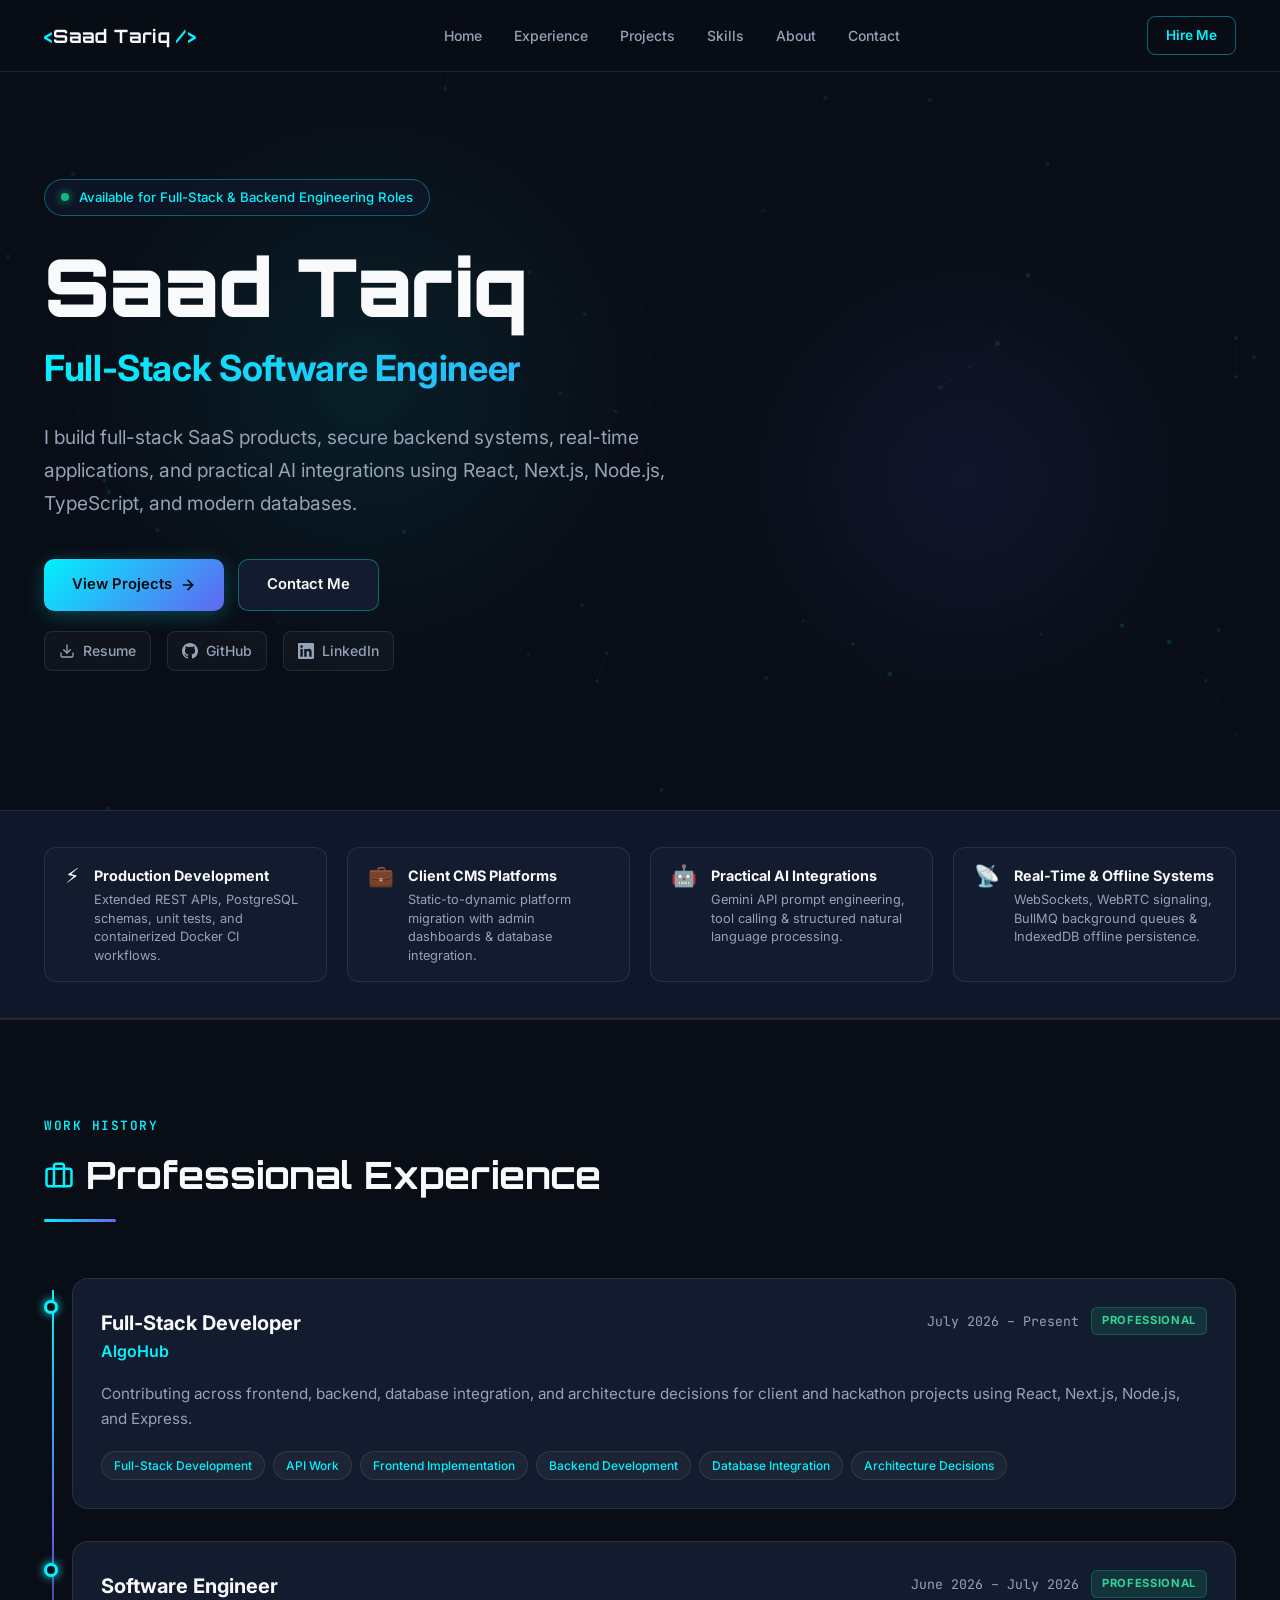
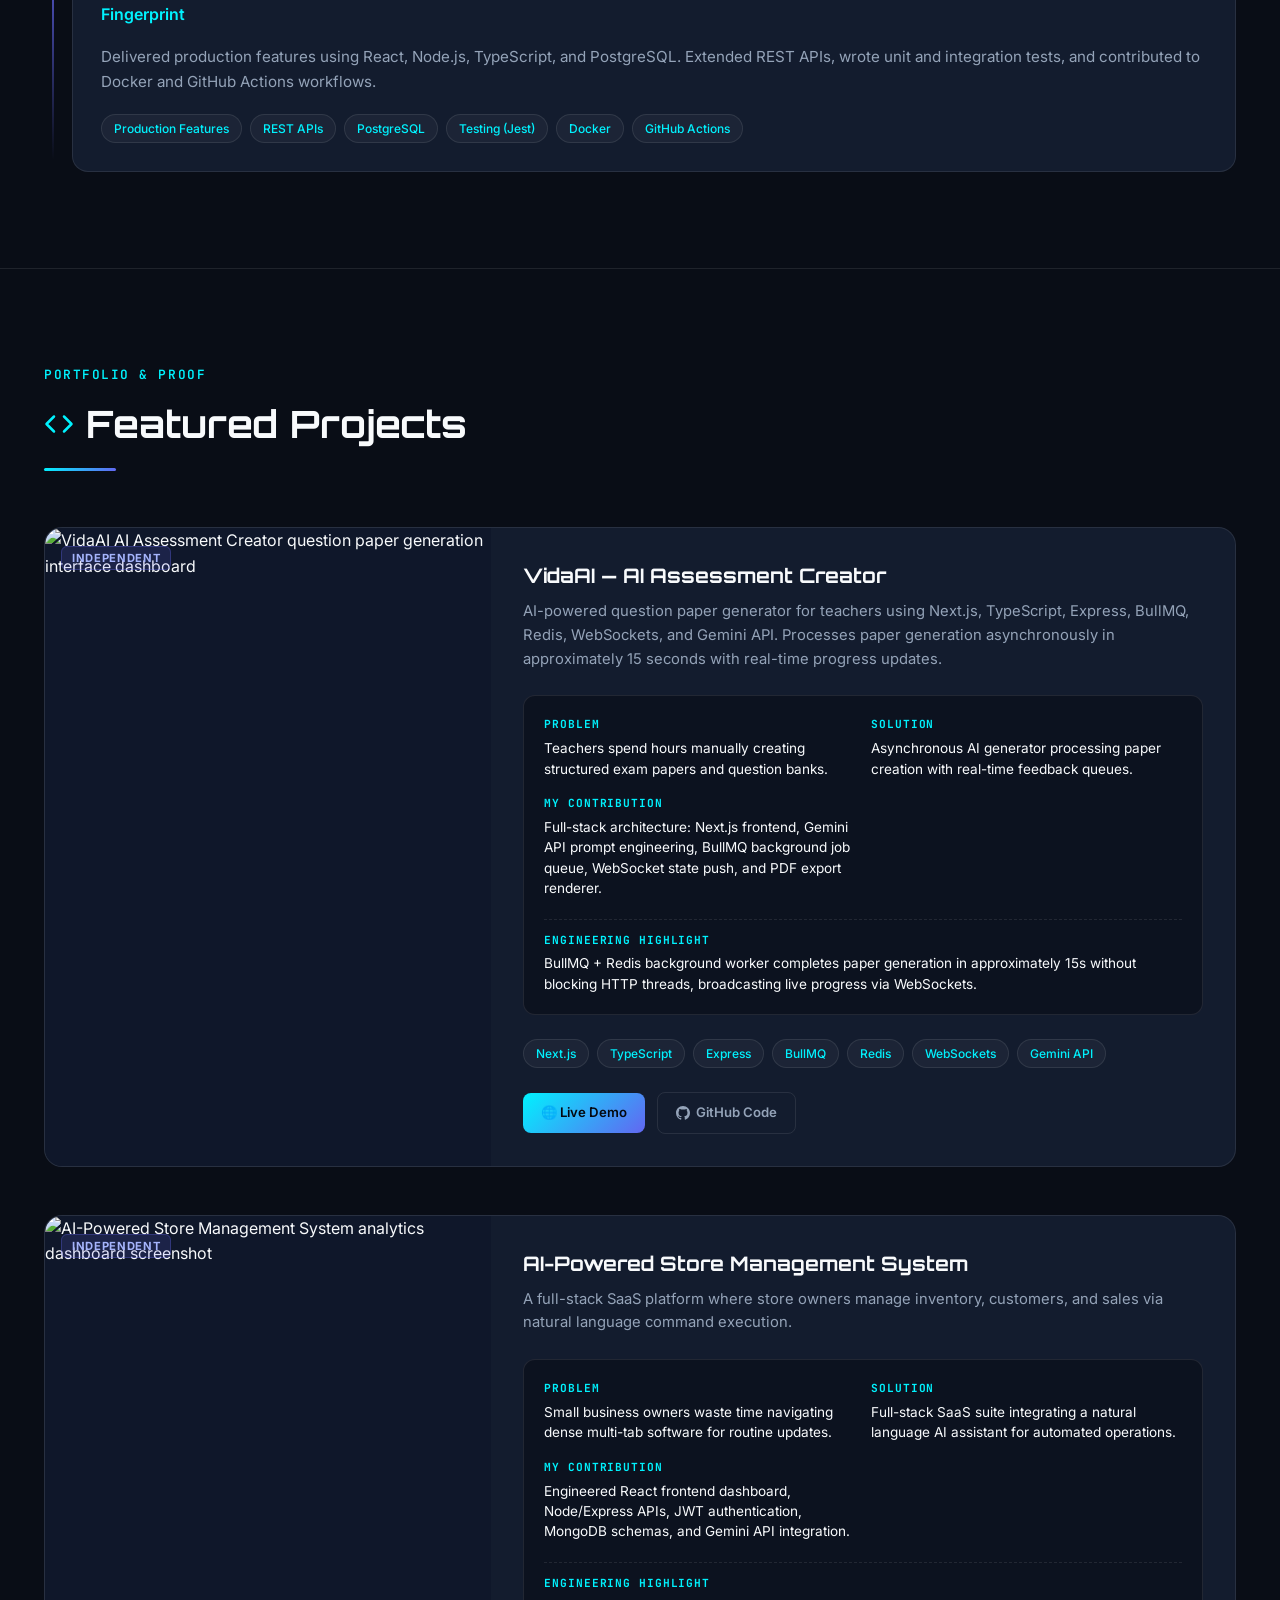
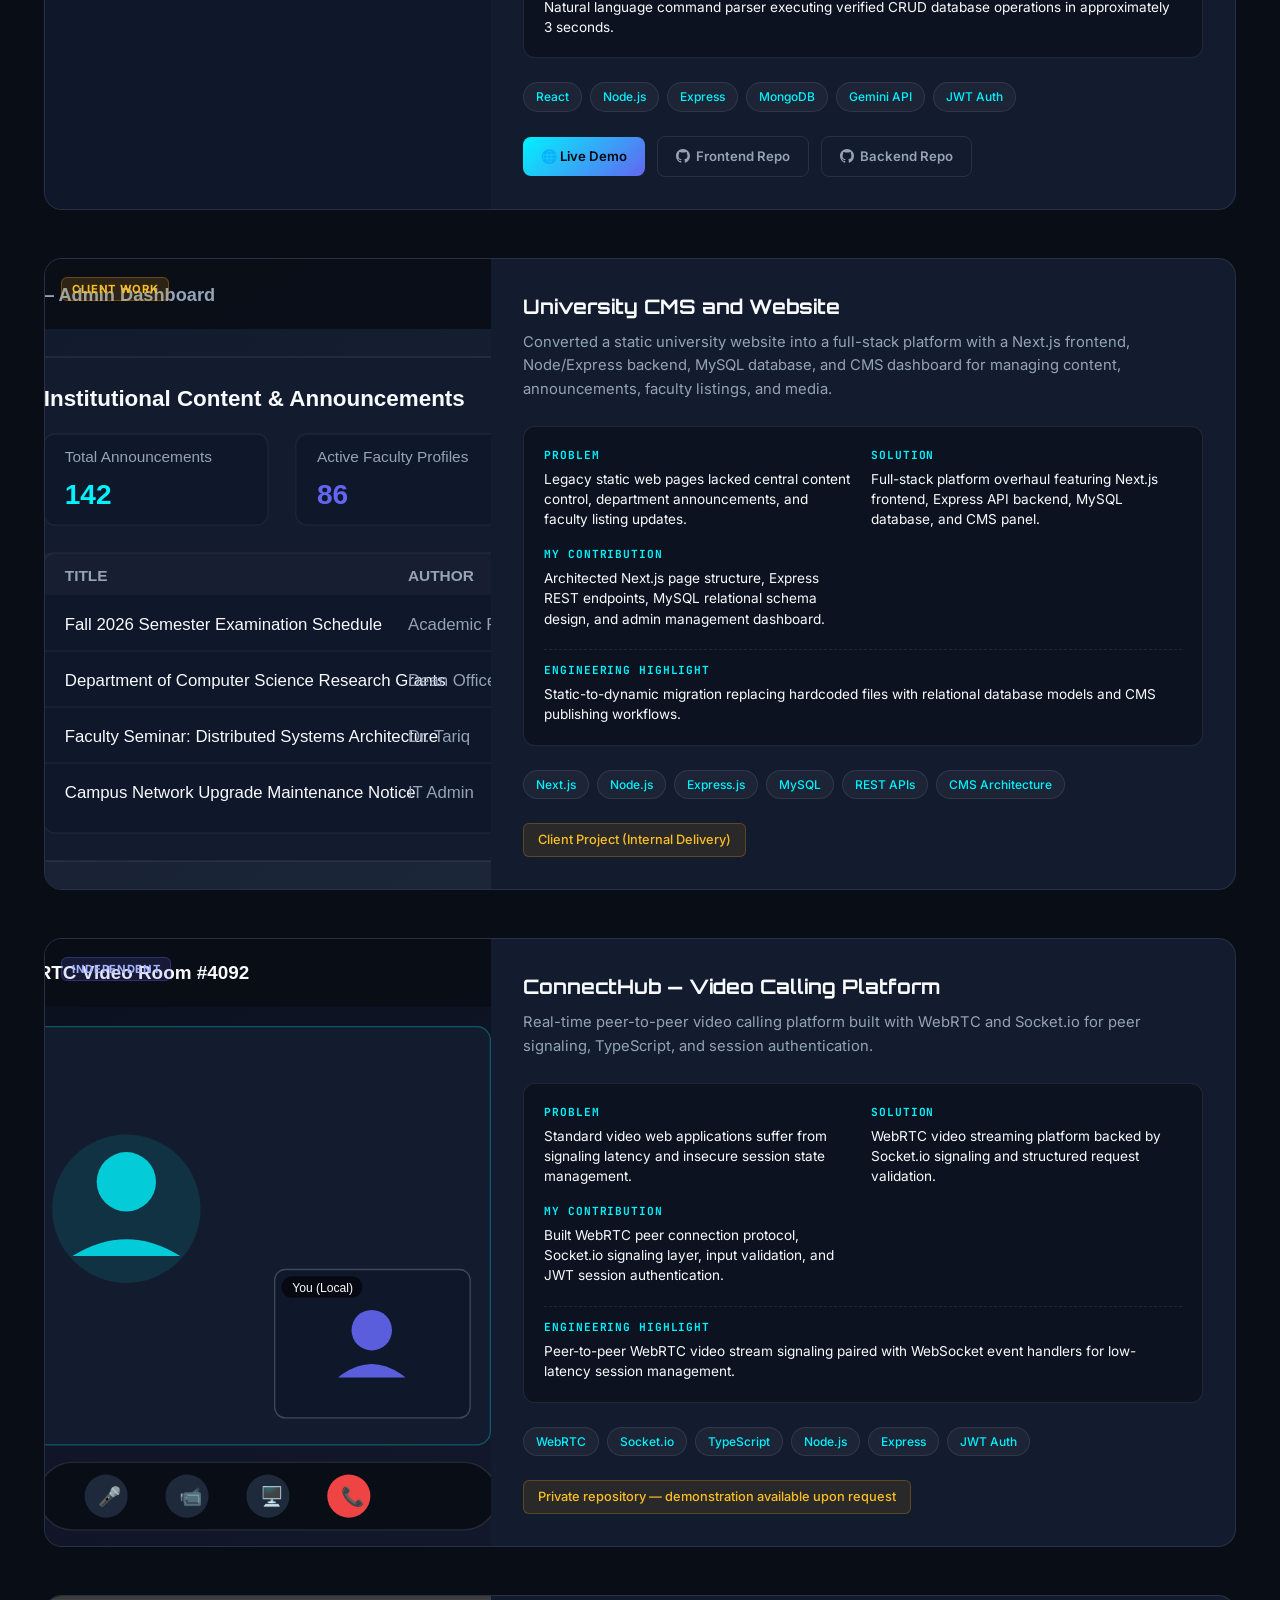
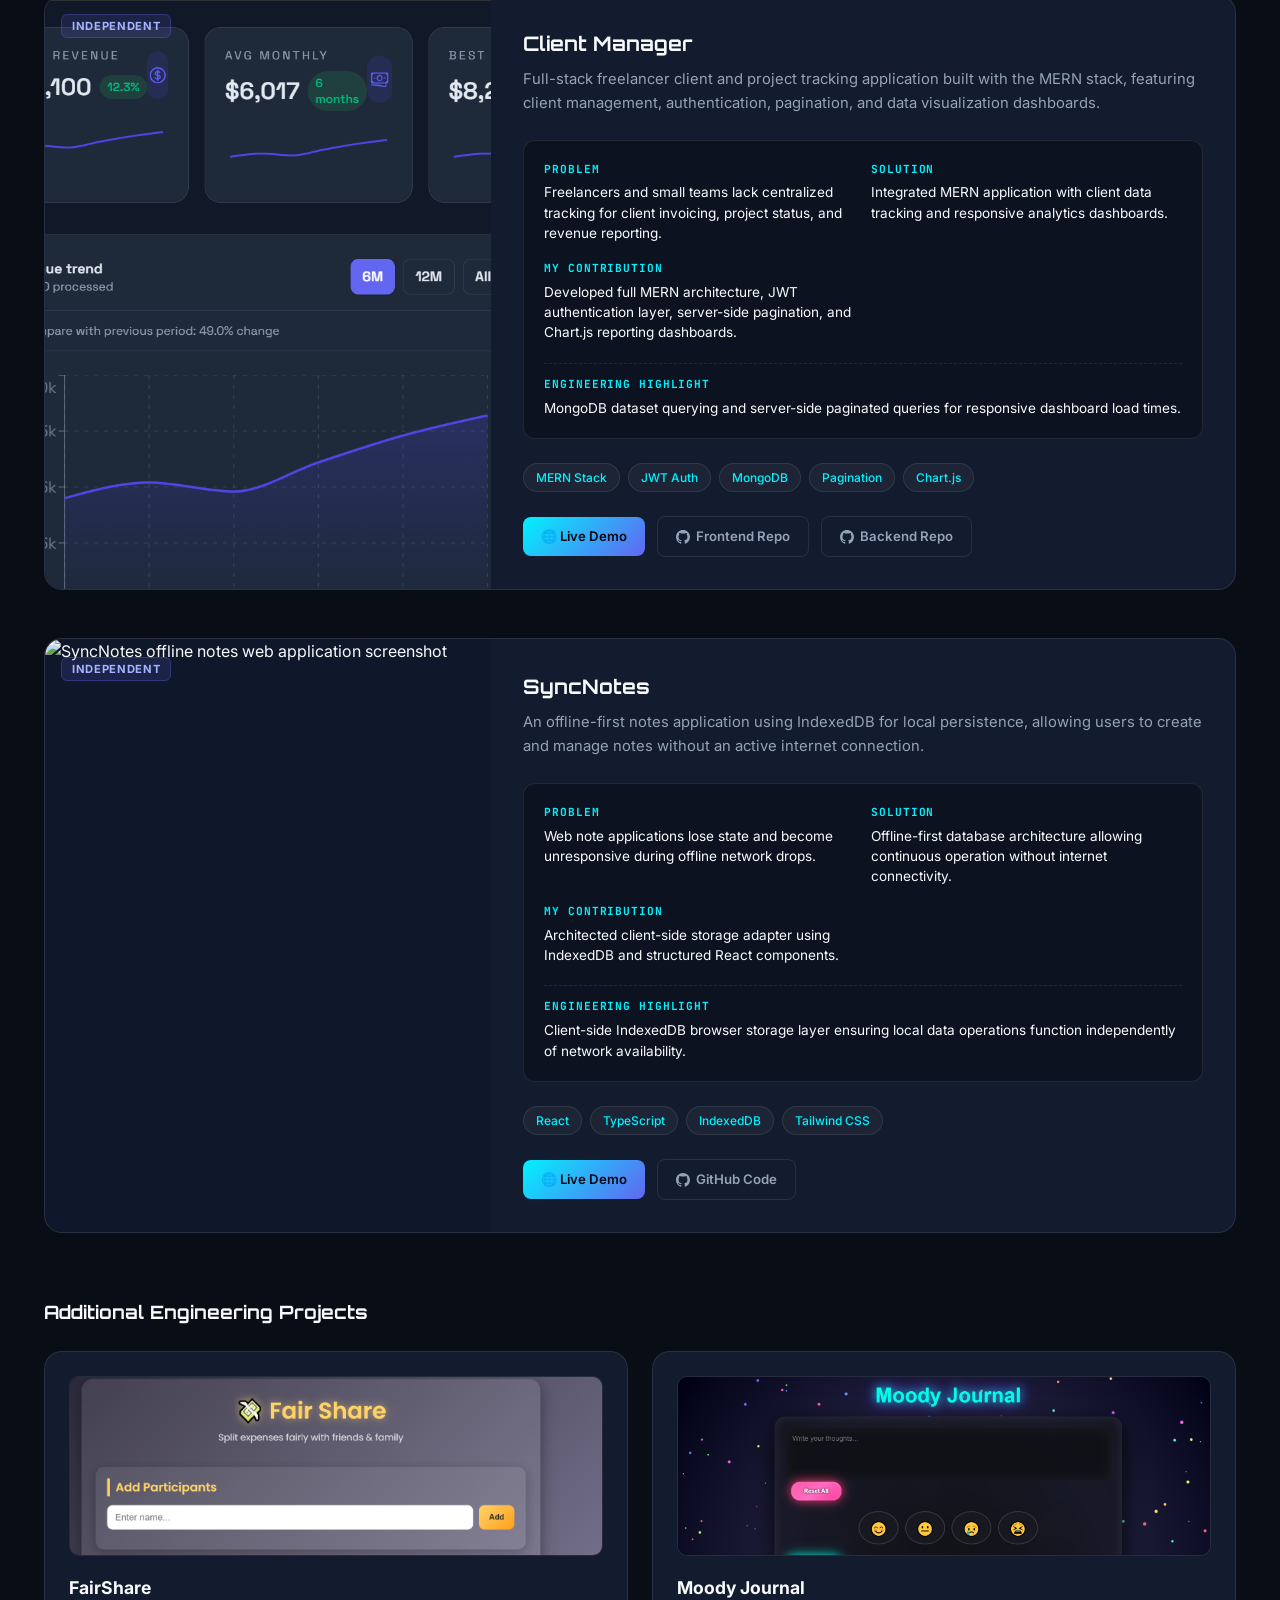
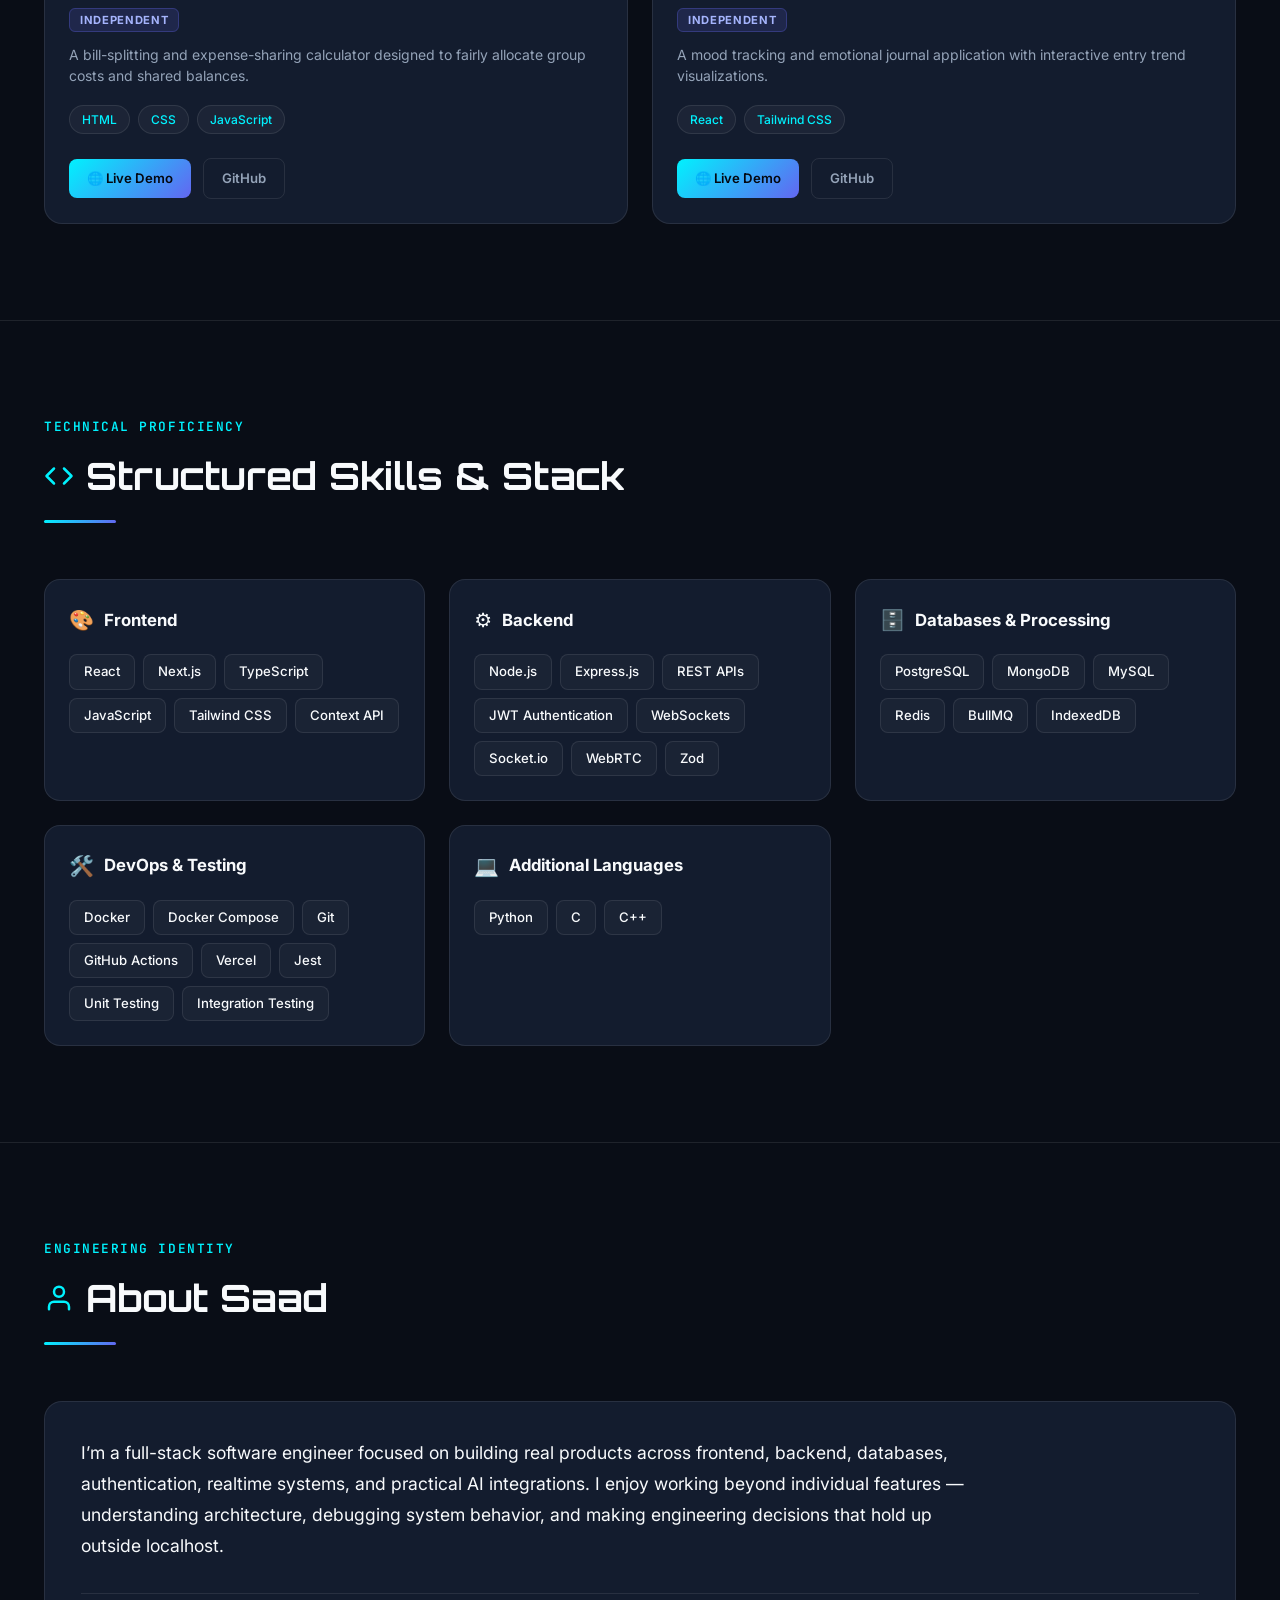
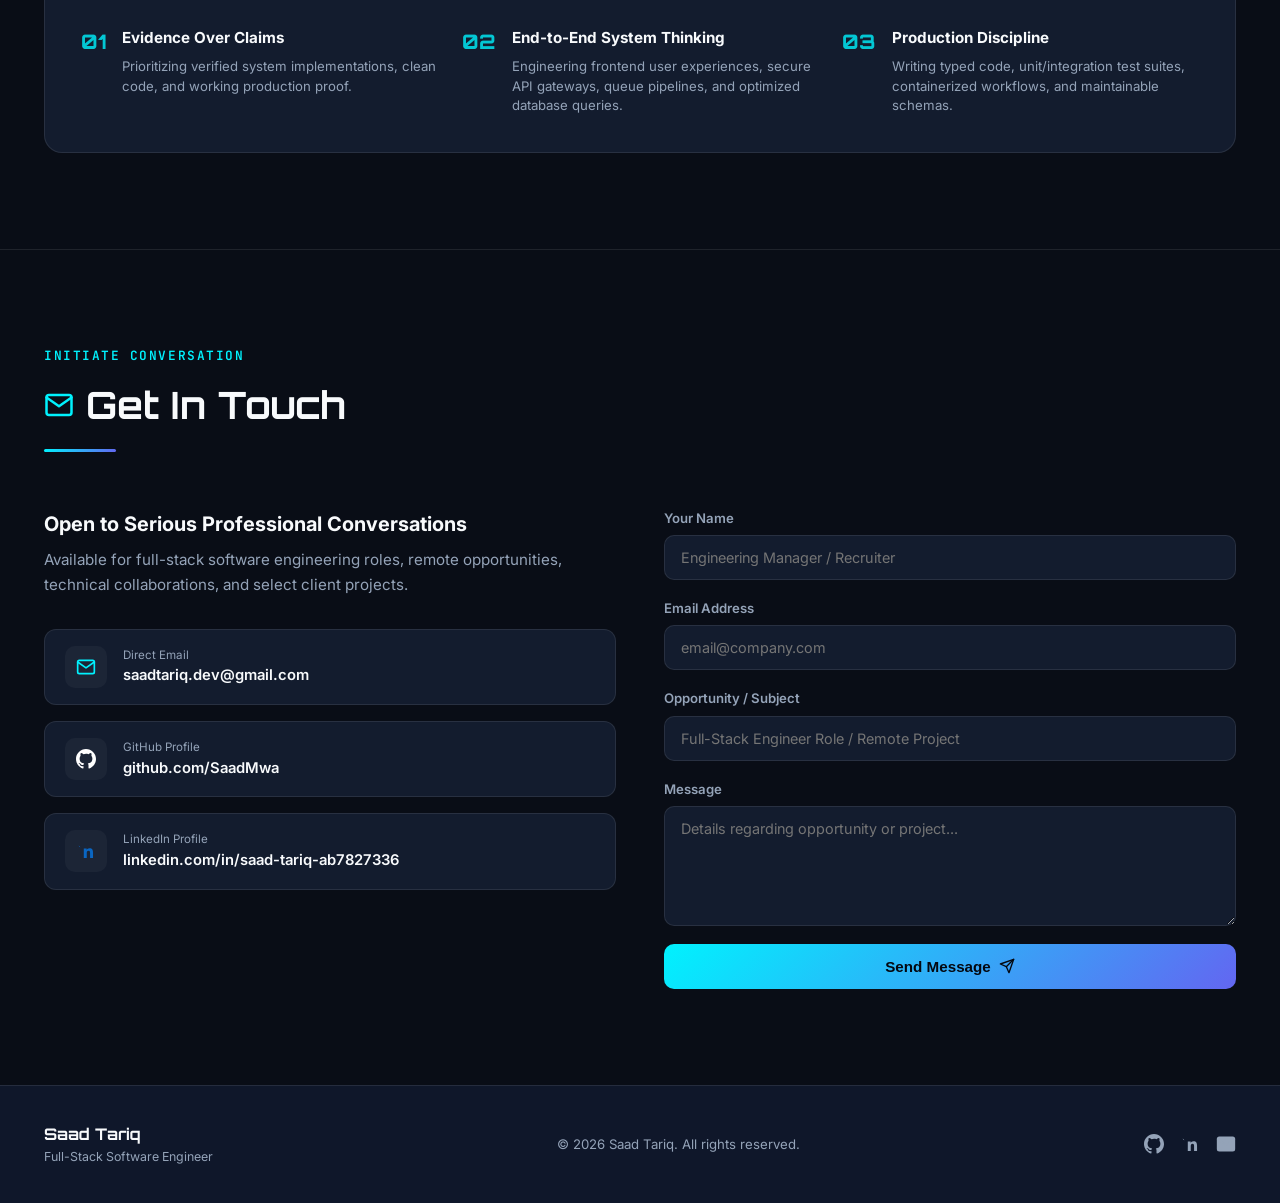
==== commit 7a11322c: "feat: add responsive UI images for all flagship and additional project cards" ====
--- a/index.html
+++ b/index.html
@@ -344,13 +344,8 @@
 
         <!-- PROJECT 3: University CMS and Website -->
         <article class="project-card card-flagship reveal">
-          <div class="card-image-wrap img-placeholder-code">
-            <div class="card-code-preview">
-              <span class="code-line"><span class="c-keyword">const</span> cmsApp = <span class="c-func">express</span>();</span>
-              <span class="code-line">cmsApp.<span class="c-func">use</span>(<span class="c-str">'/api/announcements'</span>, announcementRoutes);</span>
-              <span class="code-line">cmsApp.<span class="c-func">use</span>(<span class="c-str">'/api/faculty'</span>, facultyRoutes);</span>
-              <span class="code-line"><span class="c-keyword">const</span> db = <span class="c-keyword">await</span> mysql.<span class="c-func">createPool</span>(config);</span>
-            </div>
+          <div class="card-image-wrap">
+            <img src="./images/university-cms.svg" alt="University CMS administrative dashboard portal screenshot" loading="lazy">
             <div class="card-badge-overlay">
               <span class="badge badge-client">CLIENT WORK</span>
             </div>
@@ -395,12 +390,8 @@
 
         <!-- PROJECT 4: ConnectHub -->
         <article class="project-card card-flagship reveal">
-          <div class="card-image-wrap img-placeholder-code">
-            <div class="card-code-preview">
-              <span class="code-line"><span class="c-keyword">const</span> peer = <span class="c-keyword">new</span> <span class="c-type">RTCPeerConnection</span>(rtcConfig);</span>
-              <span class="code-line">socket.<span class="c-func">on</span>(<span class="c-str">'signal'</span>, <span class="c-keyword">async</span> (data) =&gt; { ... });</span>
-              <span class="code-line"><span class="c-keyword">const</span> payload = ZodUser.<span class="c-func">parse</span>(req.body);</span>
-            </div>
+          <div class="card-image-wrap">
+            <img src="./images/connecthub.svg" alt="ConnectHub WebRTC video calling room interface screenshot" loading="lazy">
             <div class="card-badge-overlay">
               <span class="badge badge-indep">INDEPENDENT</span>
             </div>
@@ -552,6 +543,9 @@
           
           <!-- FairShare -->
           <article class="project-card card-compact">
+            <div class="card-compact-img">
+              <img src="./images/fairshare.png" alt="FairShare bill splitting app screenshot" loading="lazy">
+            </div>
             <div class="card-compact-header">
               <div>
                 <h4 class="card-compact-title">FairShare</h4>
@@ -572,6 +566,9 @@
 
           <!-- Moody Journal -->
           <article class="project-card card-compact">
+            <div class="card-compact-img">
+              <img src="./images/moody-journal.png" alt="Moody Journal mood tracking app screenshot" loading="lazy">
+            </div>
             <div class="card-compact-header">
               <div>
                 <h4 class="card-compact-title">Moody Journal</h4>
@@ -776,7 +773,7 @@
             </a>
             <a href="https://www.linkedin.com/in/saad-tariq-ab7827336/" target="_blank" rel="noopener noreferrer" class="contact-item">
               <div class="contact-item-icon icon-linkedin">
-                <svg width="20" height="20" viewBox="0 0 24 24" fill="#0a66c2"><path d="M20.447 20.452h-3.554v-5.569c0-1.328-.027-3.037-1.852-3.037-1.853 0-2.136 1.445-2.136 2.939v5.667H9.351V9h3.414v1.561h.046c.477-.9 1.637-1.85 3.37-1.85 3.601 0 4.267 2.37 4.267 5.455v6.286zM5.337 7.433a2.062 2.062 0 01-2.063-2.065 2.064 2.064 0 112.063 2.065zm1.782 13.019H3.555V9h3.564v11.452zM22.225 0H1.771C.792 0 0 .774 0 1.729v20.542C0 23.227.792 24 1.771 24h20.451C23.2 24 24 23.227 24 22.271V1.729C24 .774 23.2 0 22.222 0h.003z"/></svg>
+                <svg width="20" height="20" viewBox="0 0 24 24" fill="#0a66c2"><path d="M20.447 20.452h-3.554v-5.569c0-1.328-.027-3.037-1.852-3.037-1.853 0-2.136 1.445-2.136 2.939v5.667H9.351V9h3.414v1.561h.046c.477-.9 1.637-1.85 3.37-1.85 3.601 0 4.267 2.37 4.267 5.455v6.286zM5.337 7.433a2.062 2.062 0 01-2.063-2.065 2.064 2.064 112.063 2.065zm1.782 13.019H3.555V9h3.564v11.452zM22.225 0H1.771C.792 0 0 .774 0 1.729v20.542C0 23.227.792 24 1.771 24h20.451C23.2 24 24 23.227 24 22.271V1.729C24 .774 23.2 0 22.222 0h.003z"/></svg>
               </div>
               <div>
                 <div class="contact-item-label">LinkedIn Profile</div>
@@ -829,7 +826,7 @@
         <svg viewBox="0 0 24 24"><path d="M12 0C5.374 0 0 5.373 0 12c0 5.302 3.438 9.8 8.207 11.387.599.111.793-.261.793-.577v-2.234c-3.338.726-4.033-1.416-4.033-1.416-.546-1.387-1.333-1.756-1.333-1.756-1.089-.745.083-.729.083-.729 1.205.084 1.839 1.237 1.839 1.237 1.07 1.834 2.807 1.304 3.492.997.107-.775.418-1.305.762-1.604-2.665-.305-5.467-1.334-5.467-5.931 0-1.311.469-2.381 1.236-3.221-.124-.303-.535-1.524.117-3.176 0 0 1.008-.322 3.301 1.23A11.509 11.509 0 0112 5.803c1.02.005 2.047.138 3.006.404 2.291-1.552 3.297-1.23 3.297-1.23.653 1.653.242 2.874.118 3.176.77.84 1.235 1.911 1.235 3.221 0 4.609-2.807 5.624-5.479 5.921.43.372.823 1.102.823 2.222v3.293c0 .319.192.694.801.576C20.566 21.797 24 17.3 24 12c0-6.627-5.373-12-12-12z"/></svg>
       </a>
       <a href="https://www.linkedin.com/in/saad-tariq-ab7827336/" target="_blank" rel="noopener noreferrer" class="footer-social" title="LinkedIn">
-        <svg viewBox="0 0 24 24"><path d="M20.447 20.452h-3.554v-5.569c0-1.328-.027-3.037-1.852-3.037-1.853 0-2.136 1.445-2.136 2.939v5.667H9.351V9h3.414v1.561h.046c.477-.9 1.637-1.85 3.37-1.85 3.601 0 4.267 2.37 4.267 5.455v6.286zM5.337 7.433a2.062 2.062 0 01-2.063-2.065 2.064 2.064 0 112.063 2.065zm1.782 13.019H3.555V9h3.564v11.452zM22.225 0H1.771C.792 0 0 .774 0 1.729v20.542C0 23.227.792 24 1.771 24h20.451C23.2 24 24 23.227 24 22.271V1.729C24 .774 23.2 0 22.222 0h.003z"/></svg>
+        <svg viewBox="0 0 24 24"><path d="M20.447 20.452h-3.554v-5.569c0-1.328-.027-3.037-1.852-3.037-1.853 0-2.136 1.445-2.136 2.939v5.667H9.351V9h3.414v1.561h.046c.477-.9 1.637-1.85 3.37-1.85 3.601 0 4.267 2.37 4.267 5.455v6.286zM5.337 7.433a2.062 2.062 0 01-2.063-2.065 2.064 2.064 112.063 2.065zm1.782 13.019H3.555V9h3.564v11.452zM22.225 0H1.771C.792 0 0 .774 0 1.729v20.542C0 23.227.792 24 1.771 24h20.451C23.2 24 24 23.227 24 22.271V1.729C24 .774 23.2 0 22.222 0h.003z"/></svg>
       </a>
       <a href="mailto:saadtariq.dev@gmail.com" class="footer-social" title="Email">
         <svg viewBox="0 0 24 24" fill="none" stroke="currentColor" stroke-width="2" stroke-linecap="round" stroke-linejoin="round"><path d="M4 4h16c1.1 0 2 .9 2 2v12c0 1.1-.9 2-2 2H4c-1.1 0-2-.9-2-2V6c0-1.1.9-2 2-2z"></path><polyline points="22,6 12,13 2,6"></polyline></svg>
--- a/style.css
+++ b/style.css
@@ -580,6 +580,7 @@
   height: 100%;
   max-width: 100%;
   object-fit: cover;
+  object-position: top center;
   transition: transform 0.4s ease;
 }
 .project-card:hover .card-image-wrap img {
@@ -590,25 +591,6 @@
   top: 16px; left: 16px;
   z-index: 2;
 }
-
-/* Code Preview Image Placeholder */
-.img-placeholder-code {
-  background: #0b1120;
-  padding: 24px;
-}
-.card-code-preview {
-  font-family: 'JetBrains Mono', monospace;
-  font-size: 0.8rem;
-  color: #94a3b8;
-  display: flex;
-  flex-direction: column;
-  gap: 8px;
-  width: 100%;
-}
-.c-keyword { color: #f472b6; }
-.c-func { color: #38bdf8; }
-.c-str { color: #a3e635; }
-.c-type { color: #fbbf24; }
 
 .card-body {
   padding: 32px;
@@ -736,6 +718,25 @@
   display: flex;
   flex-direction: column;
 }
+.card-compact-img {
+  width: 100%;
+  height: 180px;
+  border-radius: 10px;
+  overflow: hidden;
+  margin-bottom: 18px;
+  background: var(--bg2);
+  border: 1px solid var(--border);
+}
+.card-compact-img img {
+  width: 100%;
+  height: 100%;
+  object-fit: cover;
+  object-position: top center;
+  transition: transform 0.35s ease;
+}
+.project-card:hover .card-compact-img img {
+  transform: scale(1.04);
+}
 .card-compact-header {
   display: flex;
   justify-content: space-between;
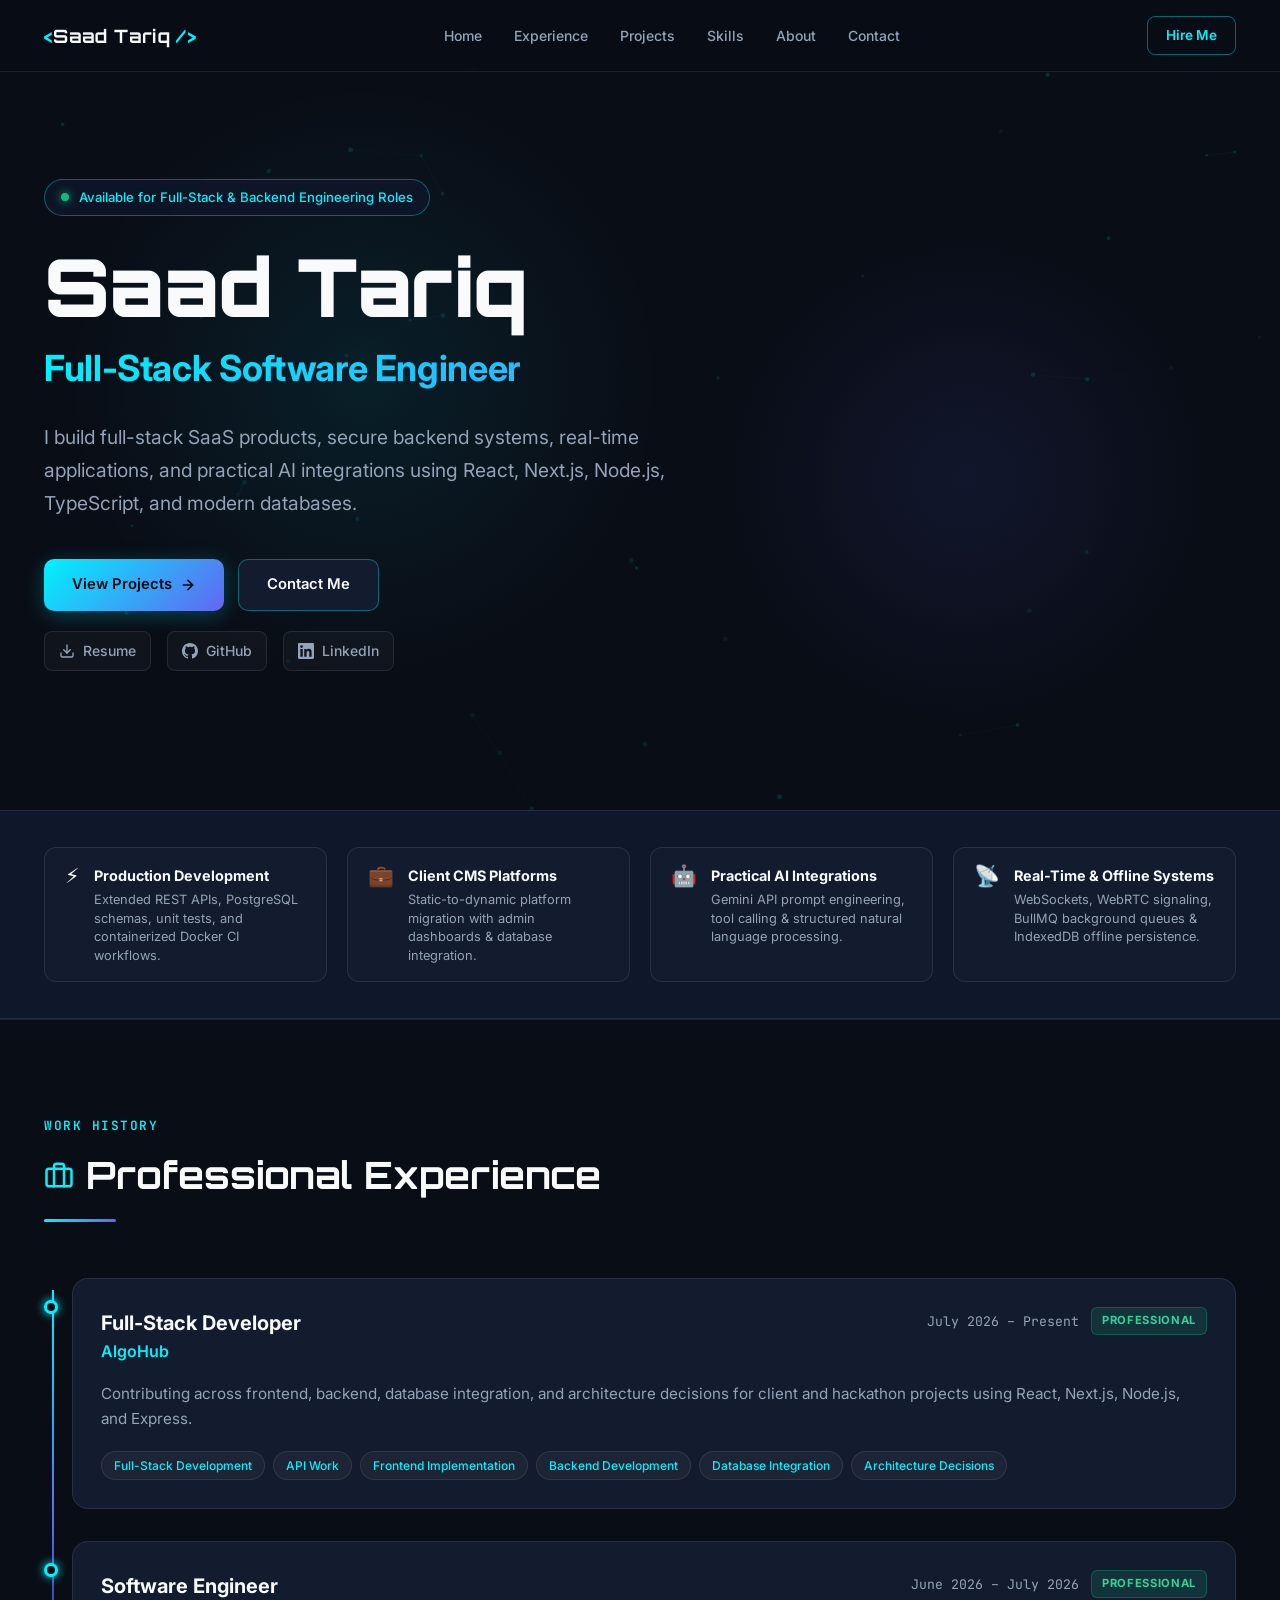
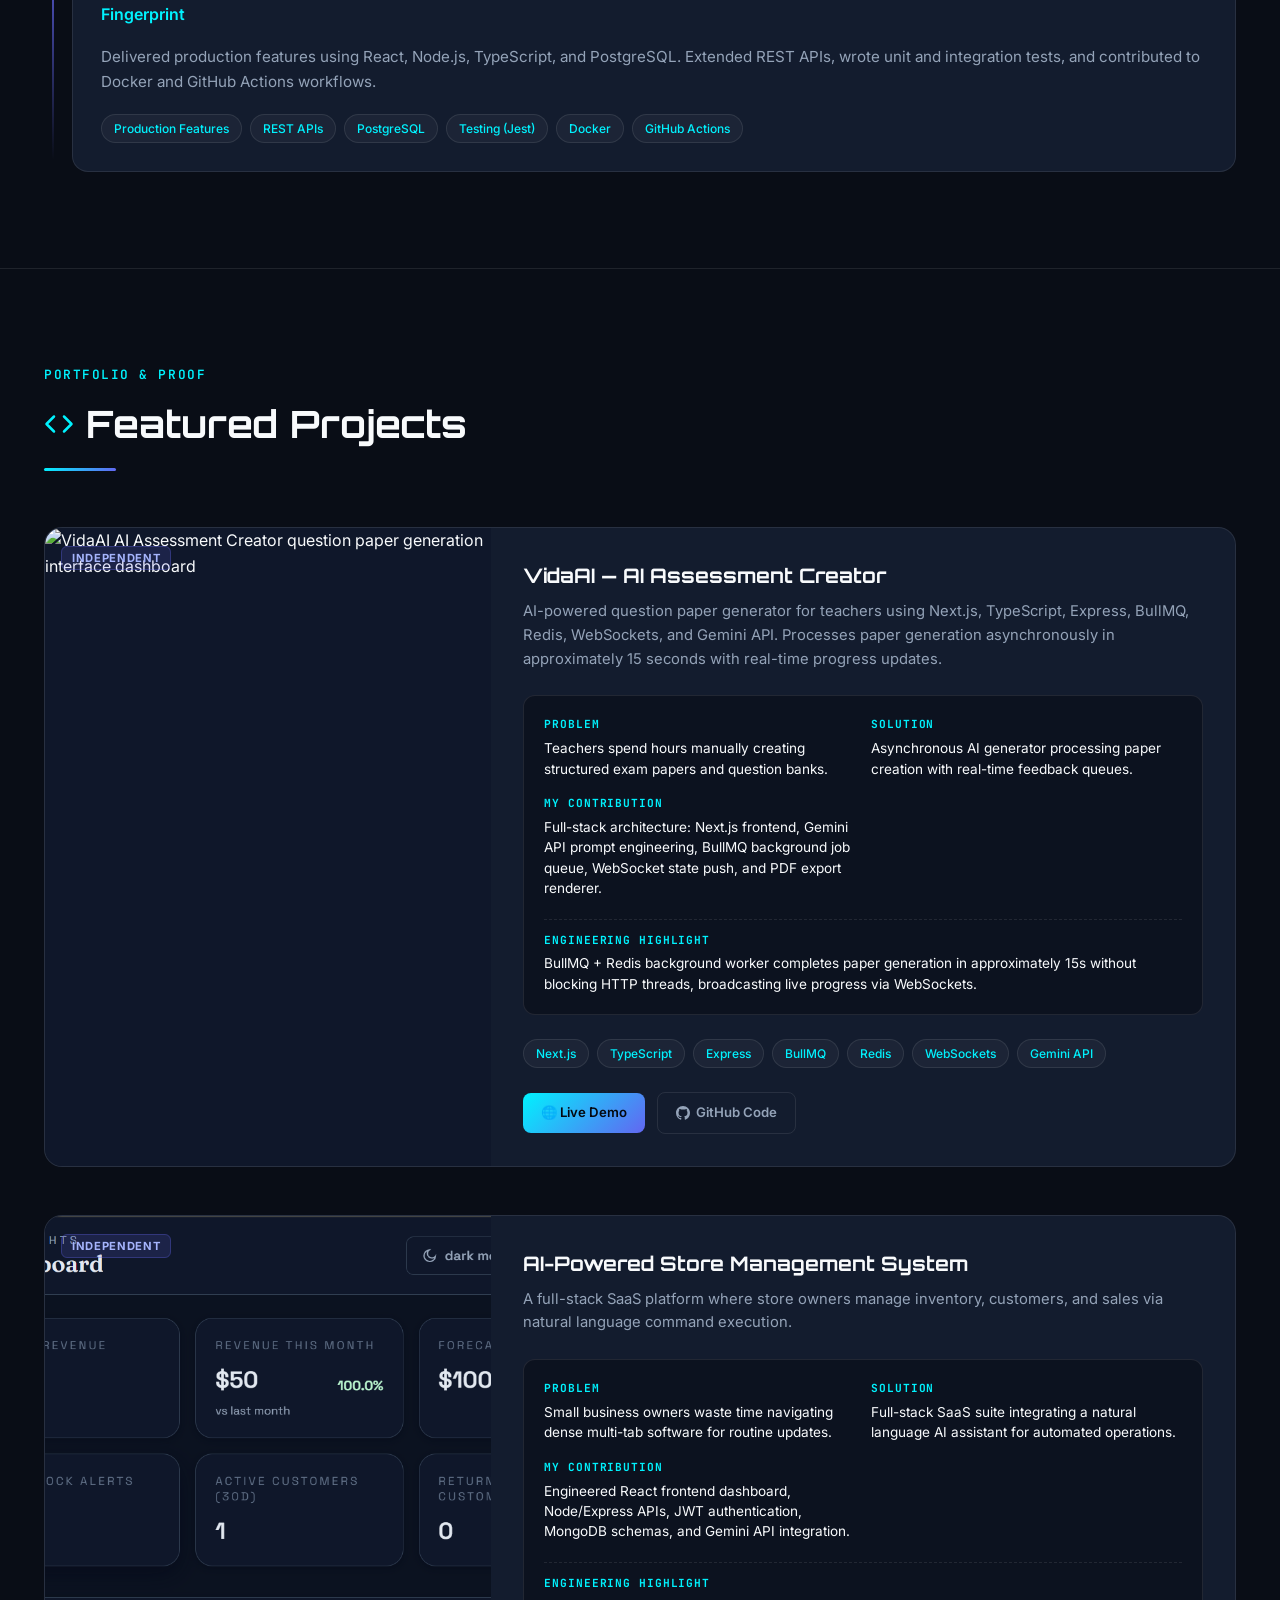
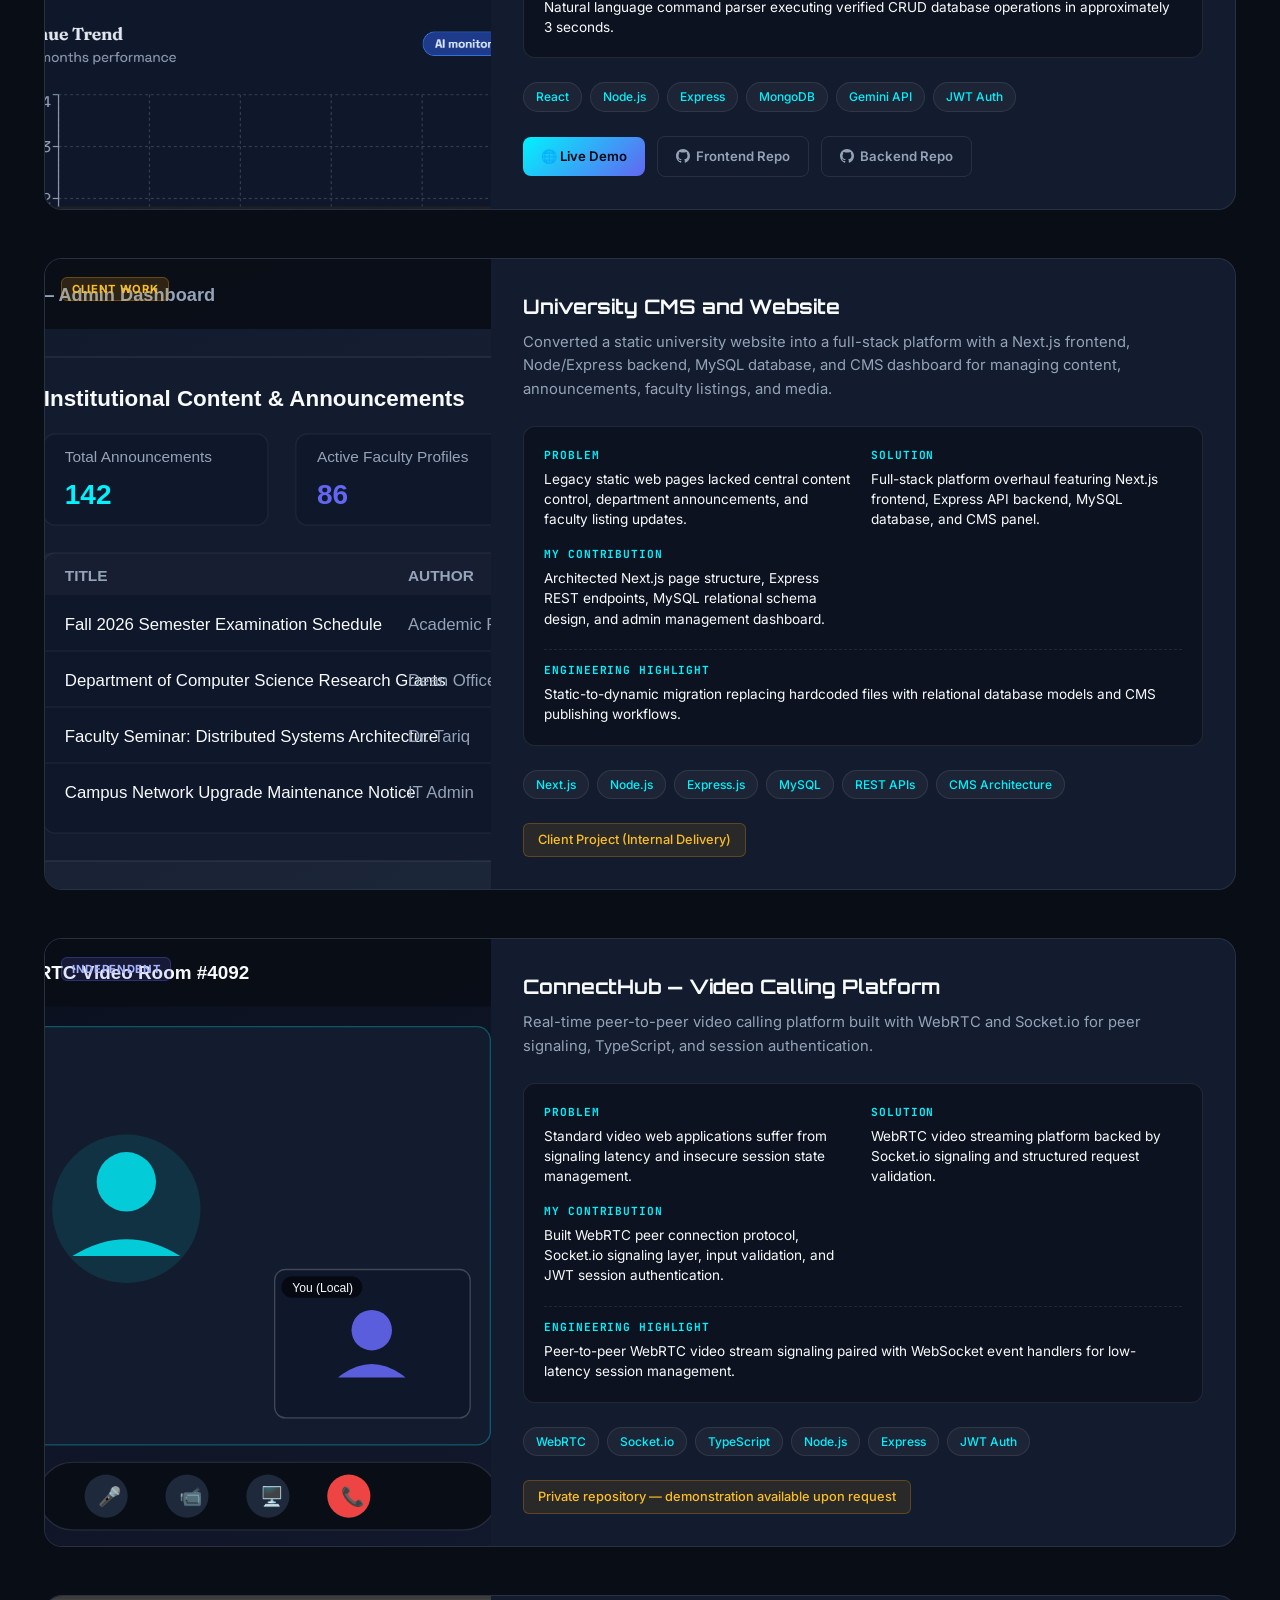
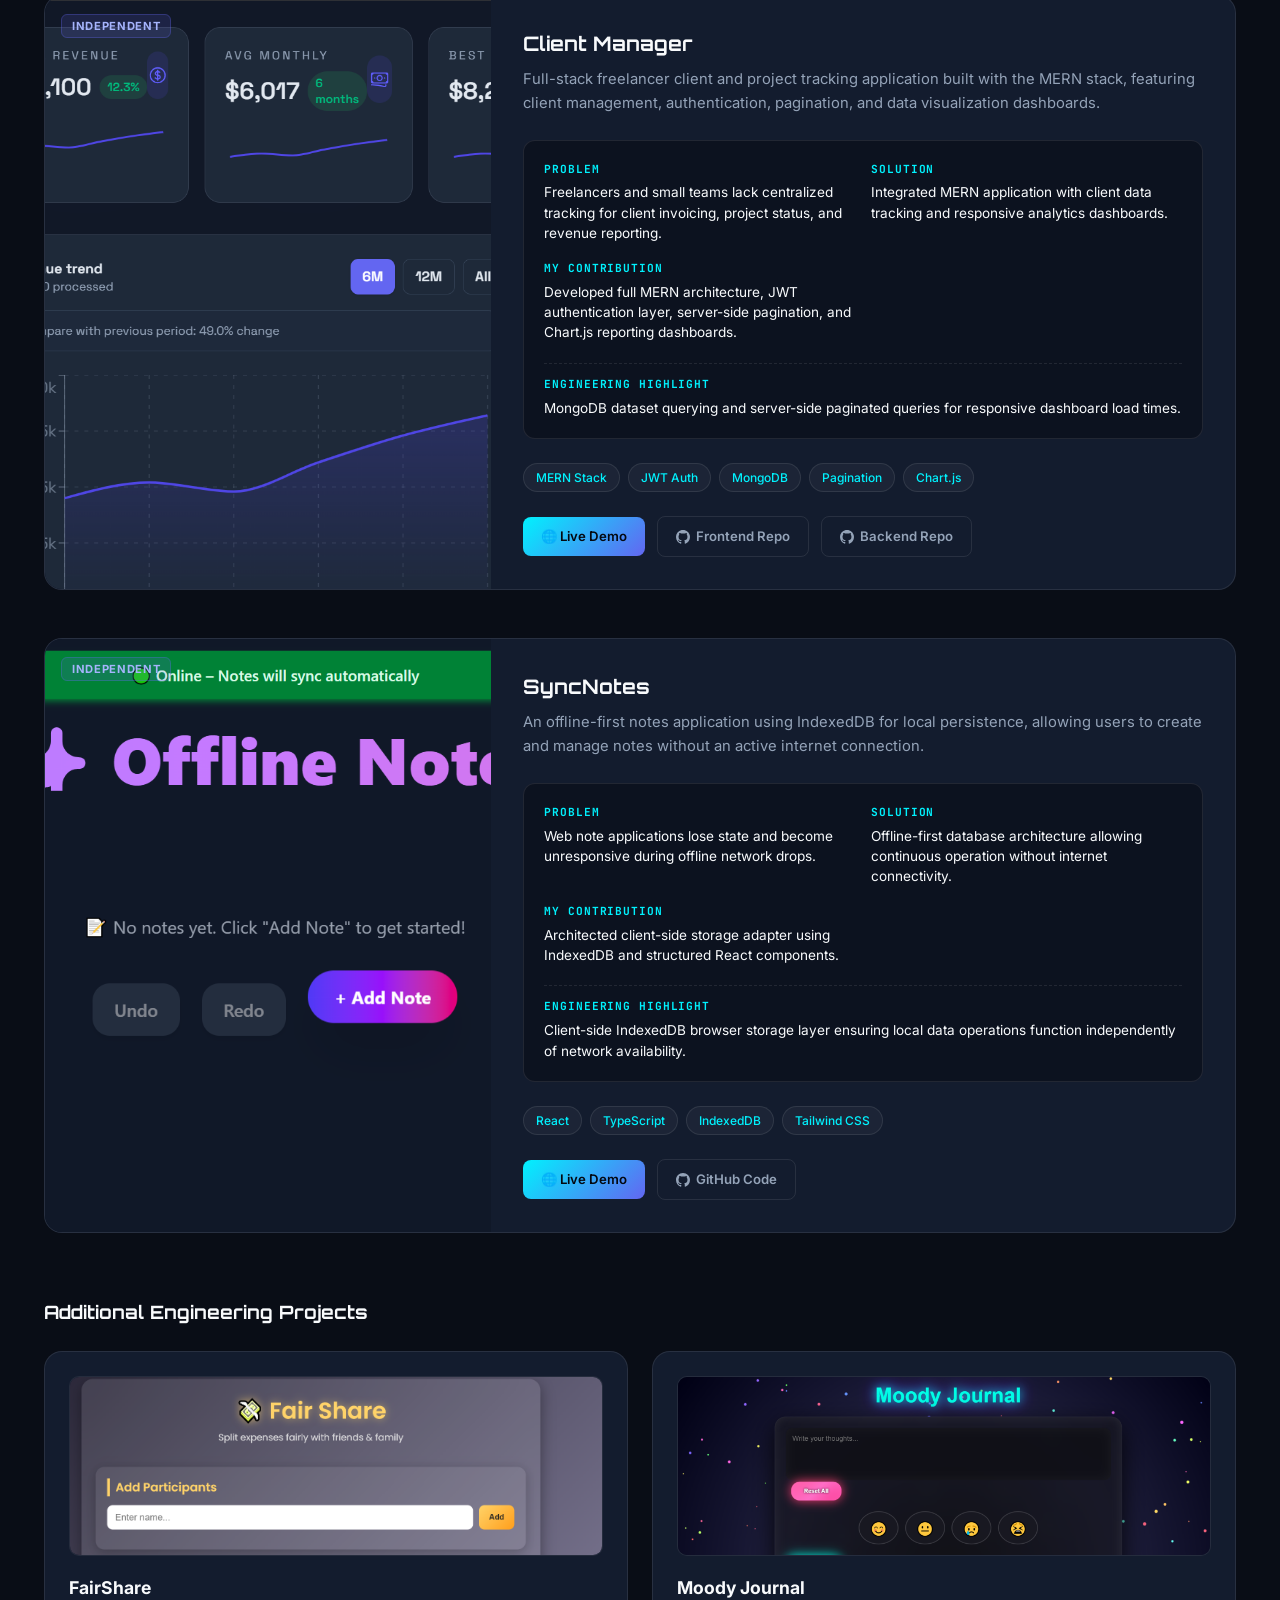
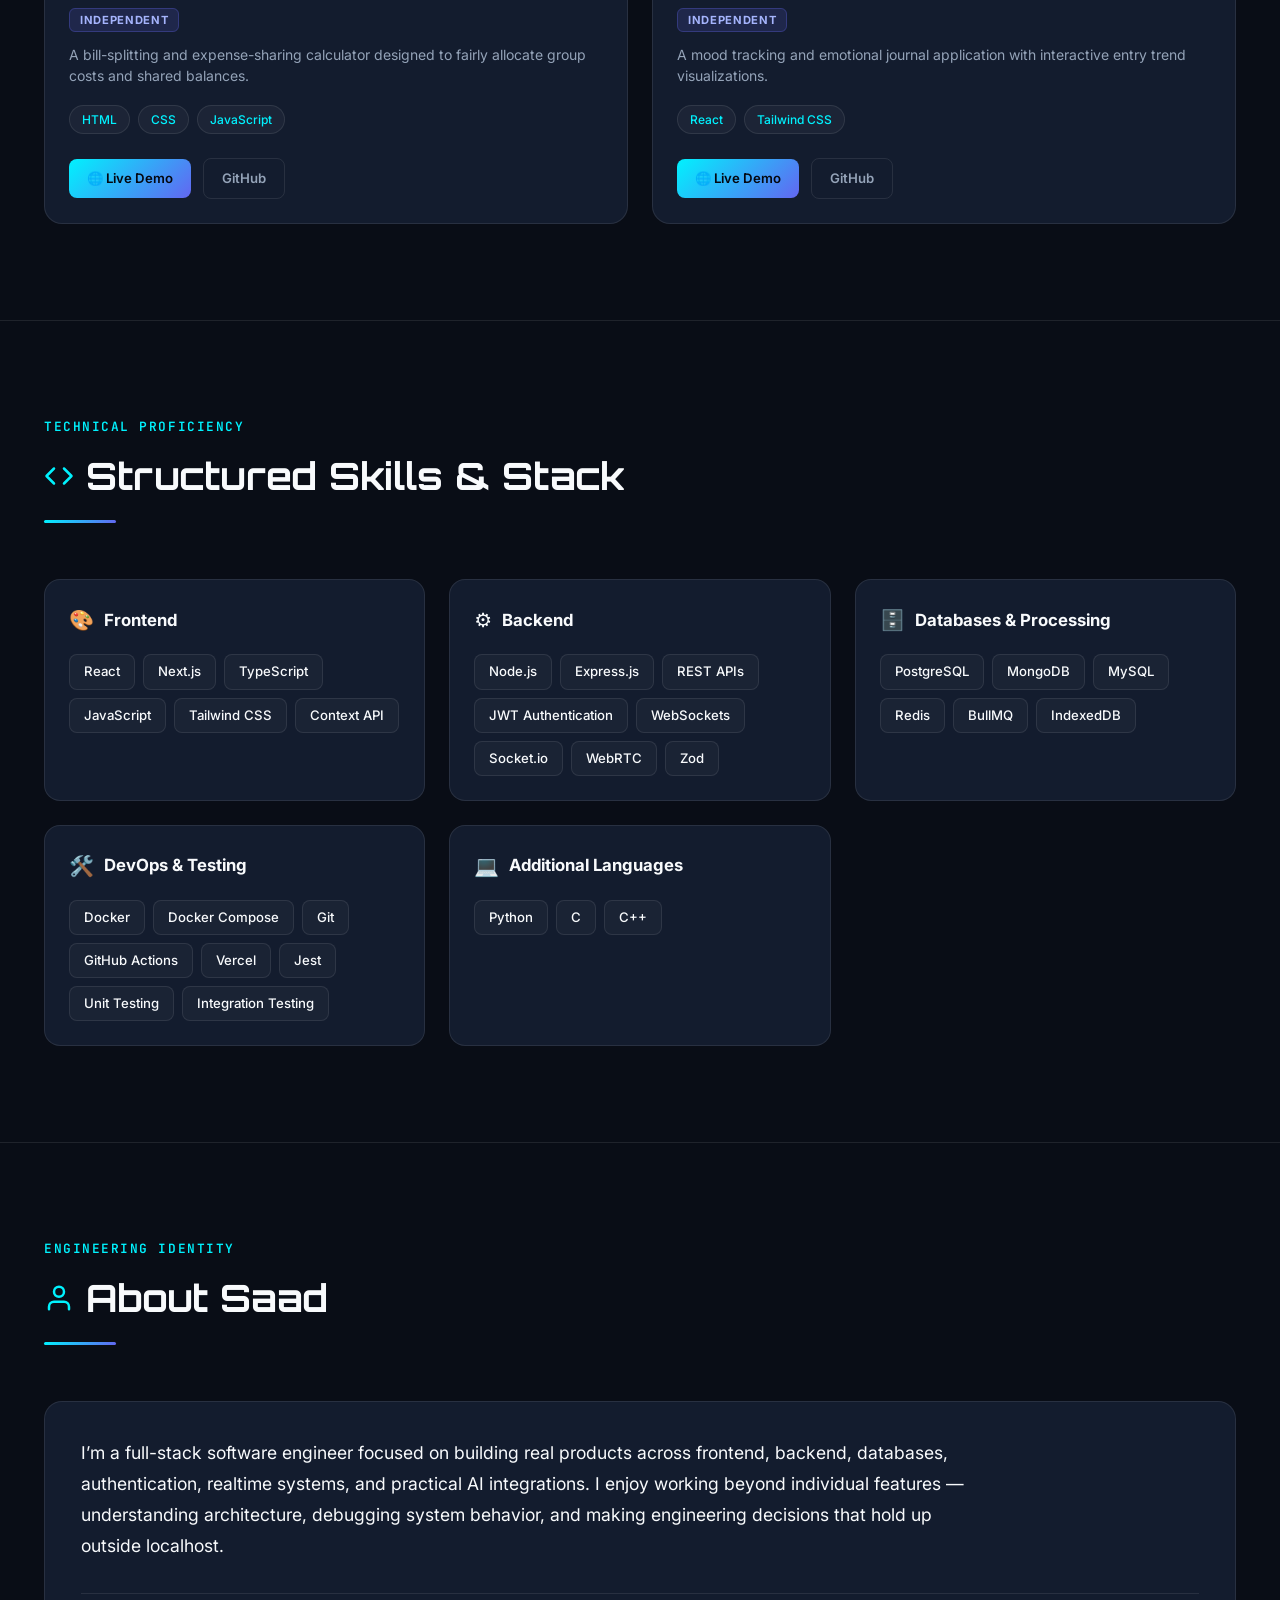
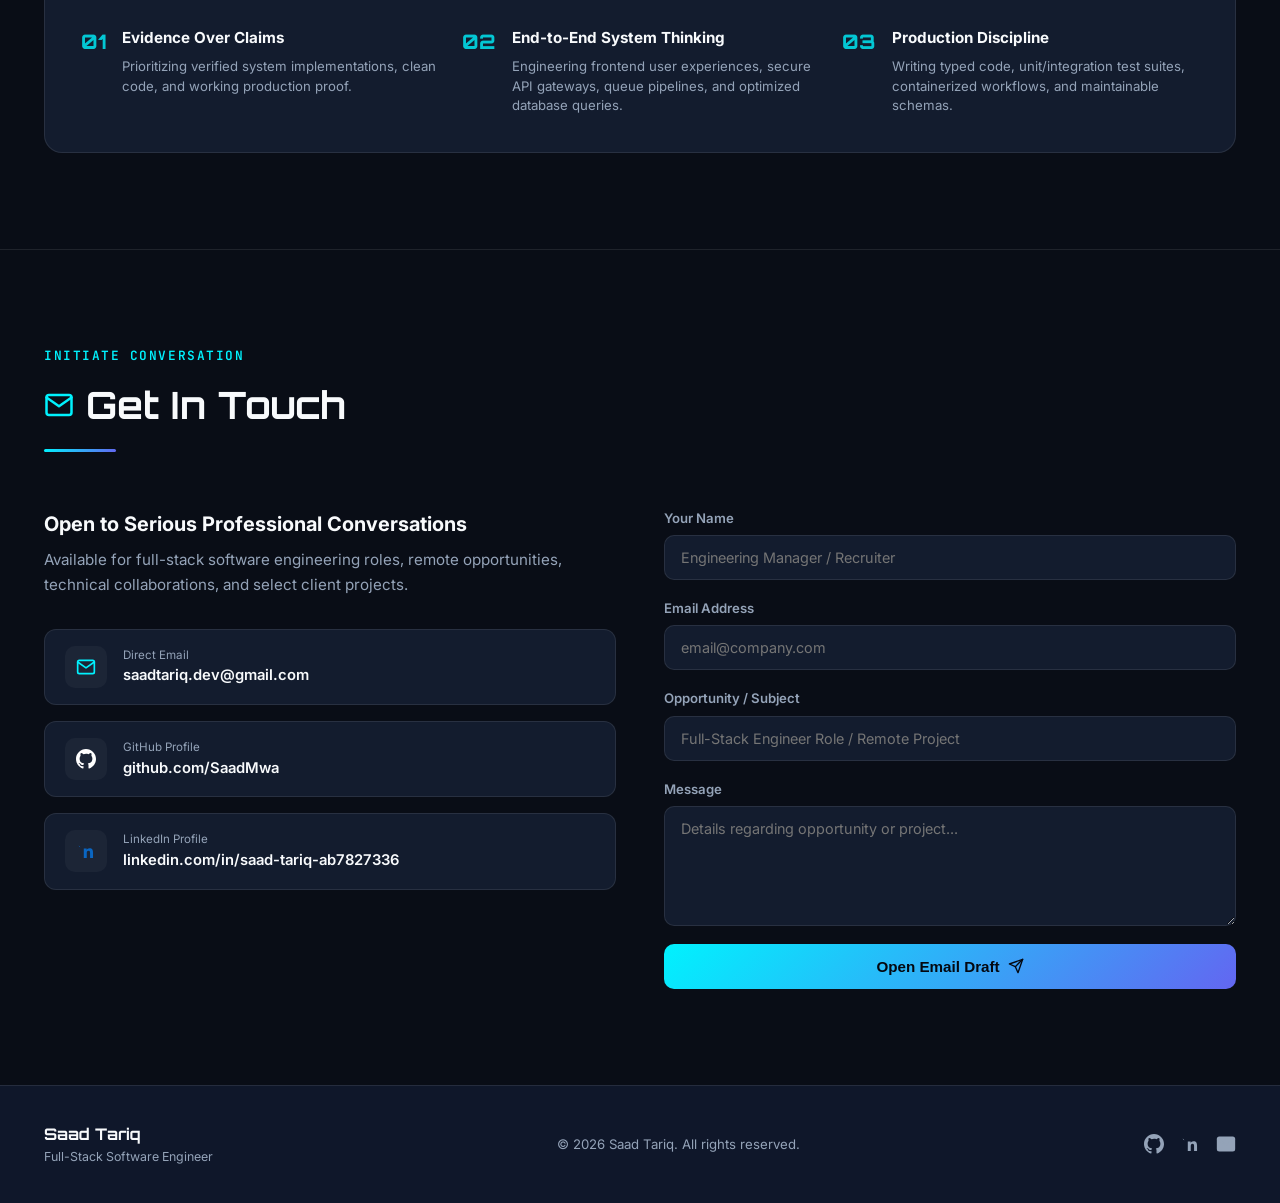
==== commit 8ebcdd71: "fix: update README classifications, contact button copy, and canonical URL documentation" ====
--- a/index.html
+++ b/index.html
@@ -803,7 +803,7 @@
             </div>
             <div class="form-msg" id="formMsg" role="alert"></div>
             <button type="submit" class="form-submit" id="submitBtn">
-              <span>Send Message</span>
+              <span>Open Email Draft</span>
               <svg width="16" height="16" viewBox="0 0 24 24" fill="none" stroke="currentColor" stroke-width="2" stroke-linecap="round" stroke-linejoin="round"><line x1="22" y1="2" x2="11" y2="13"></line><polygon points="22 2 15 22 11 13 2 9 22 2"></polygon></svg>
             </button>
           </form>
